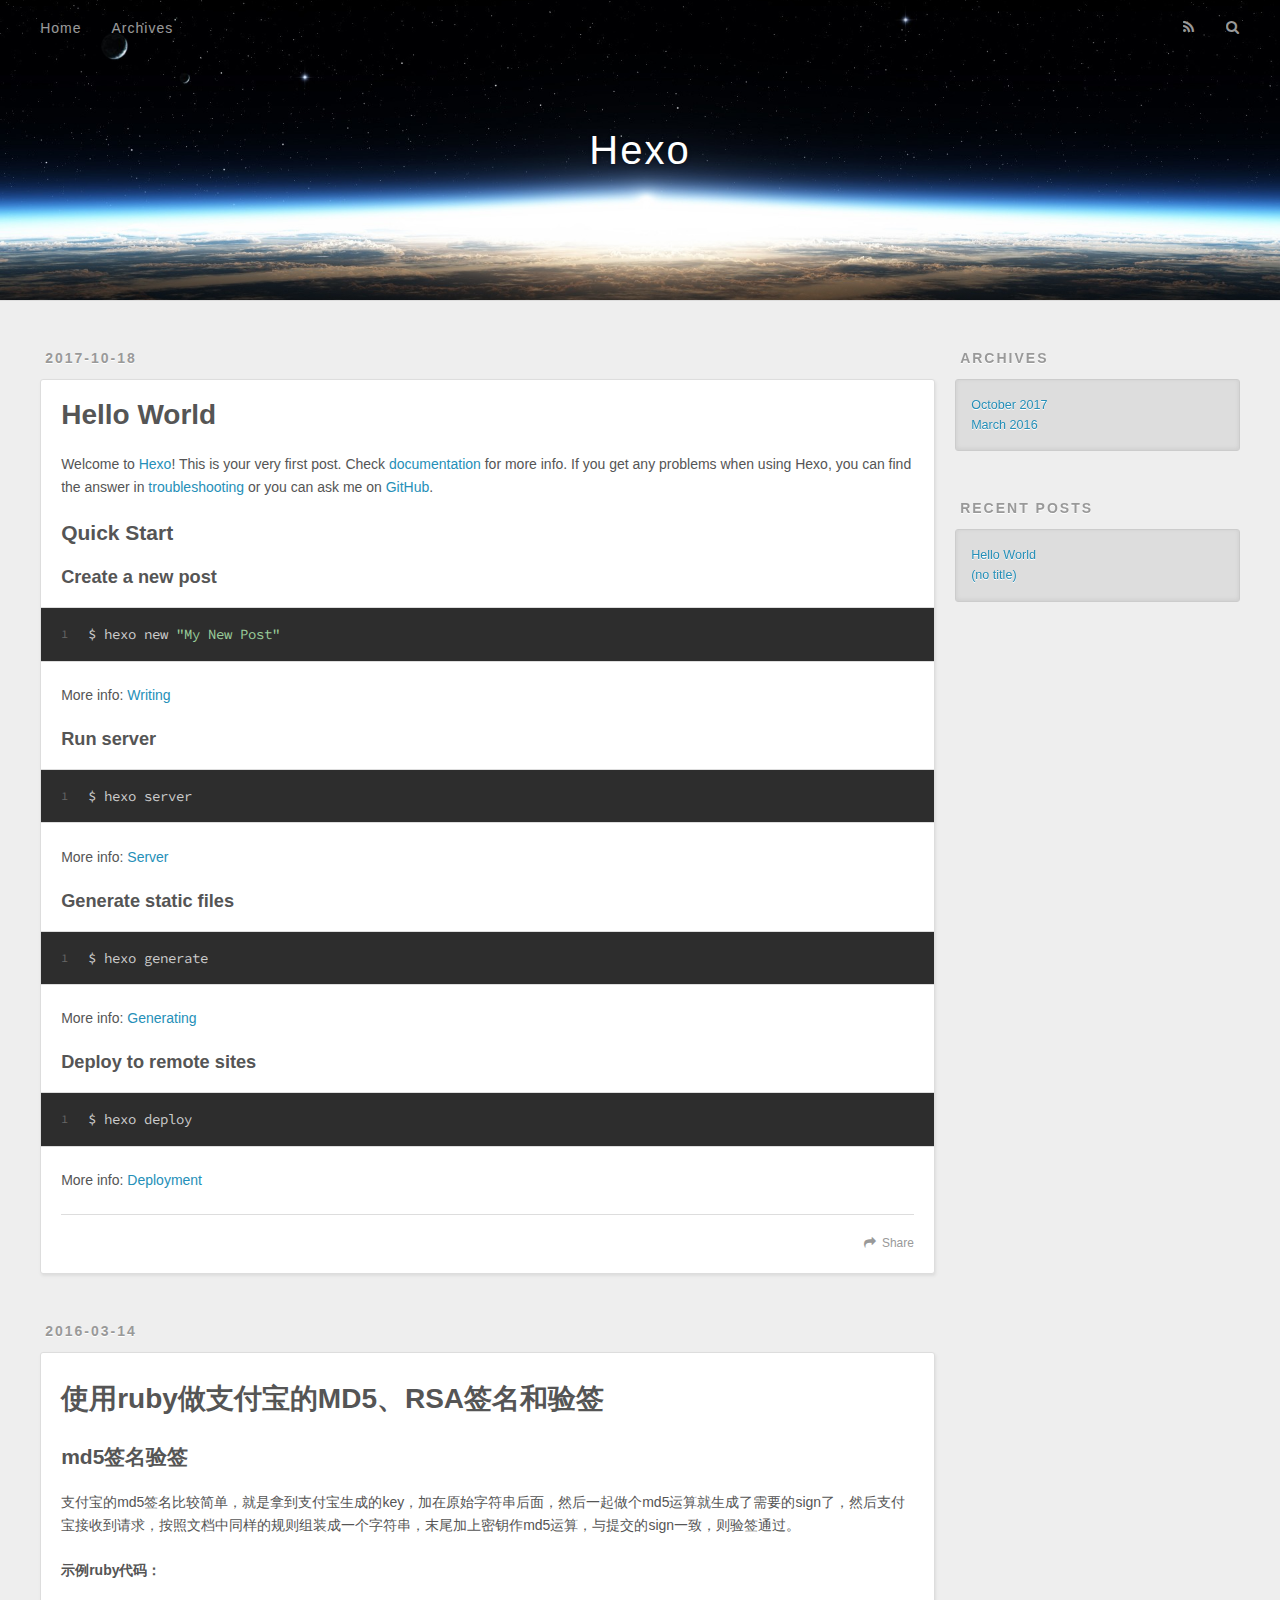
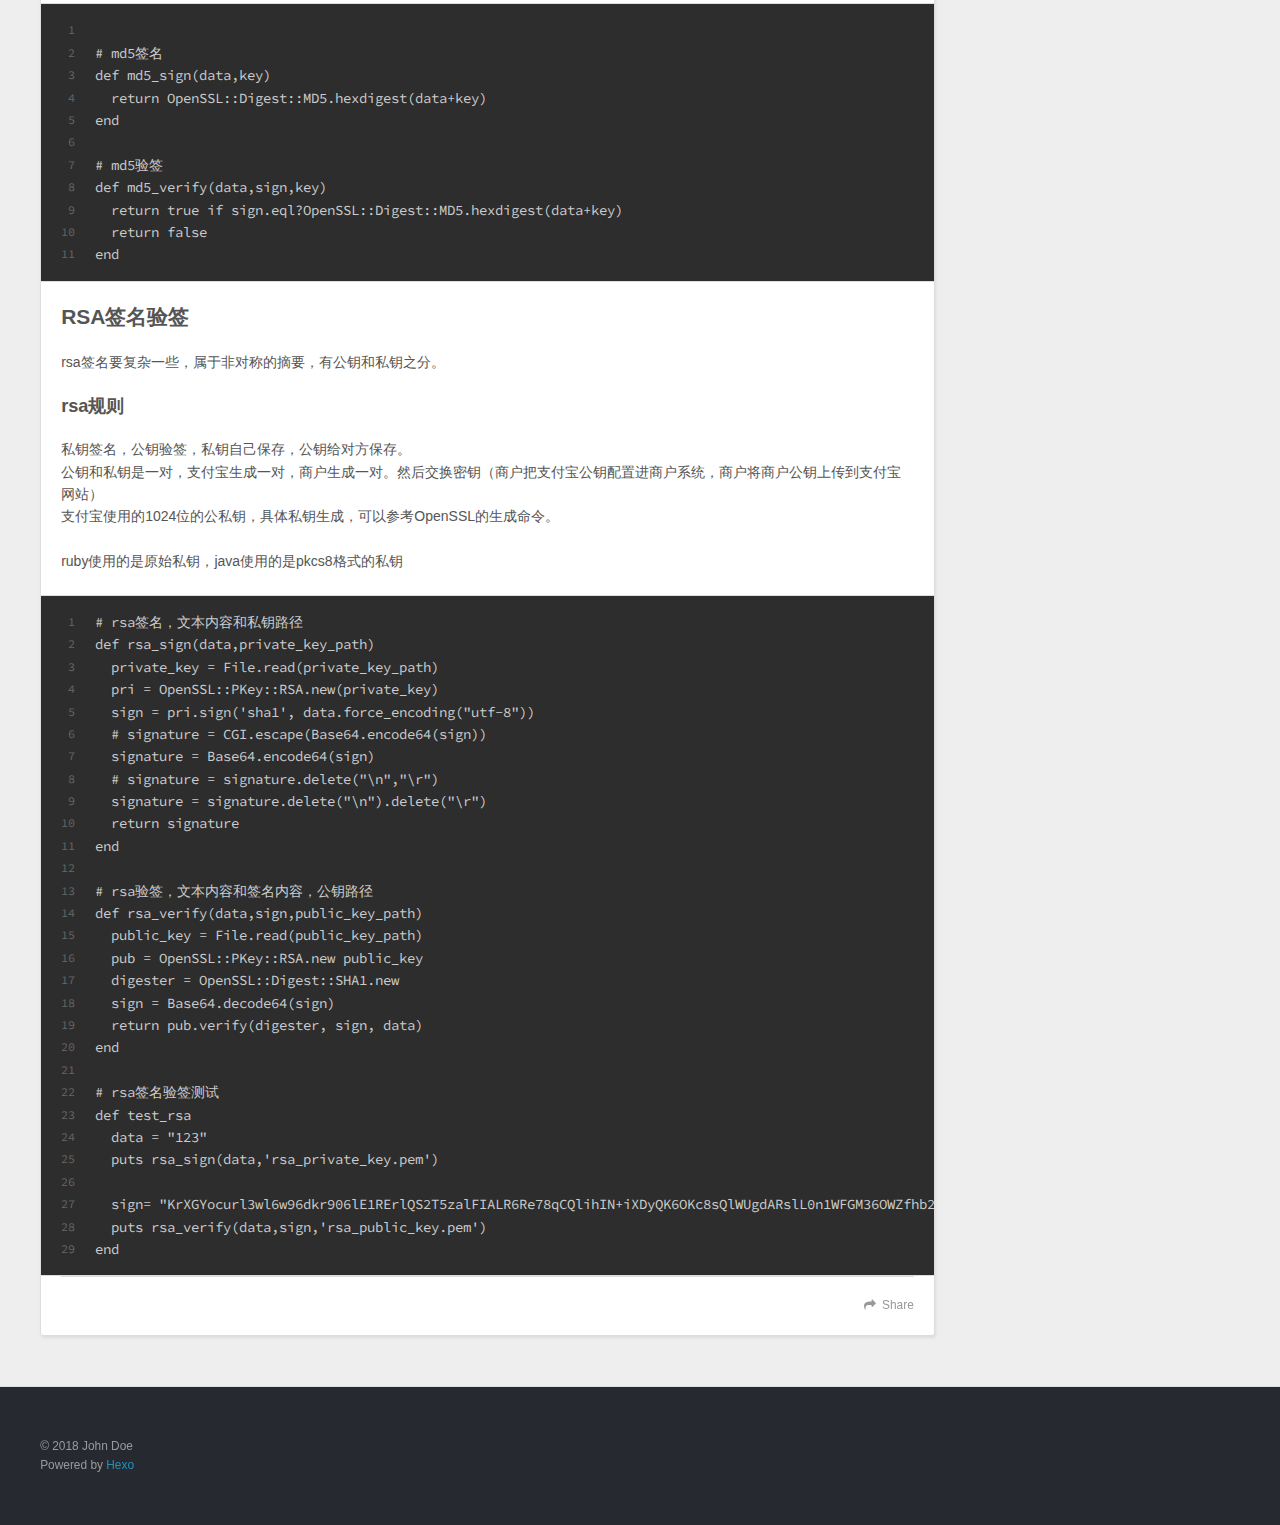
==== index.html @ 0e3371cf "Site updated: 2018-01-21 19:03:21" ====
<!DOCTYPE html>
<html>
<head>
  <meta charset="utf-8">
  
  <title>Hexo</title>
  <meta name="viewport" content="width=device-width, initial-scale=1, maximum-scale=1">
  <meta property="og:type" content="website">
<meta property="og:title" content="Hexo">
<meta property="og:url" content="http://yoursite.com/index.html">
<meta property="og:site_name" content="Hexo">
<meta name="twitter:card" content="summary">
<meta name="twitter:title" content="Hexo">
  
    <link rel="alternate" href="/atom.xml" title="Hexo" type="application/atom+xml">
  
  
    <link rel="icon" href="/favicon.png">
  
  
    <link href="//fonts.googleapis.com/css?family=Source+Code+Pro" rel="stylesheet" type="text/css">
  
  <link rel="stylesheet" href="/css/style.css">
  

</head>

<body>
  <div id="container">
    <div id="wrap">
      <header id="header">
  <div id="banner"></div>
  <div id="header-outer" class="outer">
    <div id="header-title" class="inner">
      <h1 id="logo-wrap">
        <a href="/" id="logo">Hexo</a>
      </h1>
      
    </div>
    <div id="header-inner" class="inner">
      <nav id="main-nav">
        <a id="main-nav-toggle" class="nav-icon"></a>
        
          <a class="main-nav-link" href="/">Home</a>
        
          <a class="main-nav-link" href="/archives">Archives</a>
        
      </nav>
      <nav id="sub-nav">
        
          <a id="nav-rss-link" class="nav-icon" href="/atom.xml" title="RSS Feed"></a>
        
        <a id="nav-search-btn" class="nav-icon" title="Search"></a>
      </nav>
      <div id="search-form-wrap">
        <form action="//google.com/search" method="get" accept-charset="UTF-8" class="search-form"><input type="search" name="q" class="search-form-input" placeholder="Search"><button type="submit" class="search-form-submit">&#xF002;</button><input type="hidden" name="sitesearch" value="http://yoursite.com"></form>
      </div>
    </div>
  </div>
</header>
      <div class="outer">
        <section id="main">
  
    <article id="post-hello-world" class="article article-type-post" itemscope itemprop="blogPost">
  <div class="article-meta">
    <a href="/2017/10/18/hello-world/" class="article-date">
  <time datetime="2017-10-18T04:17:07.000Z" itemprop="datePublished">2017-10-18</time>
</a>
    
  </div>
  <div class="article-inner">
    
    
      <header class="article-header">
        
  
    <h1 itemprop="name">
      <a class="article-title" href="/2017/10/18/hello-world/">Hello World</a>
    </h1>
  

      </header>
    
    <div class="article-entry" itemprop="articleBody">
      
        <p>Welcome to <a href="https://hexo.io/" target="_blank" rel="external">Hexo</a>! This is your very first post. Check <a href="https://hexo.io/docs/" target="_blank" rel="external">documentation</a> for more info. If you get any problems when using Hexo, you can find the answer in <a href="https://hexo.io/docs/troubleshooting.html" target="_blank" rel="external">troubleshooting</a> or you can ask me on <a href="https://github.com/hexojs/hexo/issues" target="_blank" rel="external">GitHub</a>.</p>
<h2 id="Quick-Start"><a href="#Quick-Start" class="headerlink" title="Quick Start"></a>Quick Start</h2><h3 id="Create-a-new-post"><a href="#Create-a-new-post" class="headerlink" title="Create a new post"></a>Create a new post</h3><figure class="highlight bash"><table><tr><td class="gutter"><pre><div class="line">1</div></pre></td><td class="code"><pre><div class="line">$ hexo new <span class="string">"My New Post"</span></div></pre></td></tr></table></figure>
<p>More info: <a href="https://hexo.io/docs/writing.html" target="_blank" rel="external">Writing</a></p>
<h3 id="Run-server"><a href="#Run-server" class="headerlink" title="Run server"></a>Run server</h3><figure class="highlight bash"><table><tr><td class="gutter"><pre><div class="line">1</div></pre></td><td class="code"><pre><div class="line">$ hexo server</div></pre></td></tr></table></figure>
<p>More info: <a href="https://hexo.io/docs/server.html" target="_blank" rel="external">Server</a></p>
<h3 id="Generate-static-files"><a href="#Generate-static-files" class="headerlink" title="Generate static files"></a>Generate static files</h3><figure class="highlight bash"><table><tr><td class="gutter"><pre><div class="line">1</div></pre></td><td class="code"><pre><div class="line">$ hexo generate</div></pre></td></tr></table></figure>
<p>More info: <a href="https://hexo.io/docs/generating.html" target="_blank" rel="external">Generating</a></p>
<h3 id="Deploy-to-remote-sites"><a href="#Deploy-to-remote-sites" class="headerlink" title="Deploy to remote sites"></a>Deploy to remote sites</h3><figure class="highlight bash"><table><tr><td class="gutter"><pre><div class="line">1</div></pre></td><td class="code"><pre><div class="line">$ hexo deploy</div></pre></td></tr></table></figure>
<p>More info: <a href="https://hexo.io/docs/deployment.html" target="_blank" rel="external">Deployment</a></p>

      
    </div>
    <footer class="article-footer">
      <a data-url="http://yoursite.com/2017/10/18/hello-world/" data-id="cj8wkq4i20000sh0bjgf4m5z5" class="article-share-link">Share</a>
      
      
    </footer>
  </div>
  
</article>


  
    <article id="post-使用ruby做支付宝的MD5、RSA签名和验签" class="article article-type-post" itemscope itemprop="blogPost">
  <div class="article-meta">
    <a href="/2016/03/14/使用ruby做支付宝的MD5、RSA签名和验签/" class="article-date">
  <time datetime="2016-03-14T10:16:02.000Z" itemprop="datePublished">2016-03-14</time>
</a>
    
  </div>
  <div class="article-inner">
    
    
    <div class="article-entry" itemprop="articleBody">
      
        <h1 id="使用ruby做支付宝的MD5、RSA签名和验签"><a href="#使用ruby做支付宝的MD5、RSA签名和验签" class="headerlink" title="使用ruby做支付宝的MD5、RSA签名和验签"></a>使用ruby做支付宝的MD5、RSA签名和验签</h1><h2 id="md5签名验签"><a href="#md5签名验签" class="headerlink" title="md5签名验签"></a>md5签名验签</h2><p>支付宝的md5签名比较简单，就是拿到支付宝生成的key，加在原始字符串后面，然后一起做个md5运算就生成了需要的sign了，然后支付宝接收到请求，按照文档中同样的规则组装成一个字符串，末尾加上密钥作md5运算，与提交的sign一致，则验签通过。</p>
<p><strong>示例ruby代码：</strong><br><figure class="highlight plain"><table><tr><td class="gutter"><pre><div class="line">1</div><div class="line">2</div><div class="line">3</div><div class="line">4</div><div class="line">5</div><div class="line">6</div><div class="line">7</div><div class="line">8</div><div class="line">9</div><div class="line">10</div><div class="line">11</div></pre></td><td class="code"><pre><div class="line"></div><div class="line"># md5签名</div><div class="line">def md5_sign(data,key)</div><div class="line">  return OpenSSL::Digest::MD5.hexdigest(data+key)</div><div class="line">end</div><div class="line"></div><div class="line"># md5验签</div><div class="line">def md5_verify(data,sign,key)</div><div class="line">  return true if sign.eql?OpenSSL::Digest::MD5.hexdigest(data+key)</div><div class="line">  return false</div><div class="line">end</div></pre></td></tr></table></figure></p>
<h2 id="RSA签名验签"><a href="#RSA签名验签" class="headerlink" title="RSA签名验签"></a>RSA签名验签</h2><p>rsa签名要复杂一些，属于非对称的摘要，有公钥和私钥之分。</p>
<h3 id="rsa规则"><a href="#rsa规则" class="headerlink" title="rsa规则"></a>rsa规则</h3><p>私钥签名，公钥验签，私钥自己保存，公钥给对方保存。<br>公钥和私钥是一对，支付宝生成一对，商户生成一对。然后交换密钥（商户把支付宝公钥配置进商户系统，商户将商户公钥上传到支付宝网站）<br>支付宝使用的1024位的公私钥，具体私钥生成，可以参考OpenSSL的生成命令。</p>
<p>ruby使用的是原始私钥，java使用的是pkcs8格式的私钥</p>
<figure class="highlight plain"><table><tr><td class="gutter"><pre><div class="line">1</div><div class="line">2</div><div class="line">3</div><div class="line">4</div><div class="line">5</div><div class="line">6</div><div class="line">7</div><div class="line">8</div><div class="line">9</div><div class="line">10</div><div class="line">11</div><div class="line">12</div><div class="line">13</div><div class="line">14</div><div class="line">15</div><div class="line">16</div><div class="line">17</div><div class="line">18</div><div class="line">19</div><div class="line">20</div><div class="line">21</div><div class="line">22</div><div class="line">23</div><div class="line">24</div><div class="line">25</div><div class="line">26</div><div class="line">27</div><div class="line">28</div><div class="line">29</div></pre></td><td class="code"><pre><div class="line"># rsa签名，文本内容和私钥路径</div><div class="line">def rsa_sign(data,private_key_path)</div><div class="line">  private_key = File.read(private_key_path)</div><div class="line">  pri = OpenSSL::PKey::RSA.new(private_key)</div><div class="line">  sign = pri.sign(&apos;sha1&apos;, data.force_encoding(&quot;utf-8&quot;))</div><div class="line">  # signature = CGI.escape(Base64.encode64(sign))</div><div class="line">  signature = Base64.encode64(sign)</div><div class="line">  # signature = signature.delete(&quot;\n&quot;,&quot;\r&quot;)</div><div class="line">  signature = signature.delete(&quot;\n&quot;).delete(&quot;\r&quot;)</div><div class="line">  return signature</div><div class="line">end</div><div class="line"></div><div class="line"># rsa验签，文本内容和签名内容，公钥路径</div><div class="line">def rsa_verify(data,sign,public_key_path)</div><div class="line">  public_key = File.read(public_key_path)</div><div class="line">  pub = OpenSSL::PKey::RSA.new public_key</div><div class="line">  digester = OpenSSL::Digest::SHA1.new</div><div class="line">  sign = Base64.decode64(sign)</div><div class="line">  return pub.verify(digester, sign, data)</div><div class="line">end</div><div class="line"></div><div class="line"># rsa签名验签测试</div><div class="line">def test_rsa</div><div class="line">  data = &quot;123&quot;</div><div class="line">  puts rsa_sign(data,&apos;rsa_private_key.pem&apos;)</div><div class="line"></div><div class="line">  sign= &quot;KrXGYocurl3wl6w96dkr906lE1RErlQS2T5zalFIALR6Re78qCQlihIN+iXDyQK6OKc8sQlWUgdARslL0n1WFGM36OWZfhb2dG4mpFaKE3oq88JSrxTR0uAQrR/m13qe5QxpN30gCsrNlAqSlUER8TS8cfI9eWtkTQqz6TWaGio=&quot;</div><div class="line">  puts rsa_verify(data,sign,&apos;rsa_public_key.pem&apos;)</div><div class="line">end</div></pre></td></tr></table></figure>

      
    </div>
    <footer class="article-footer">
      <a data-url="http://yoursite.com/2016/03/14/使用ruby做支付宝的MD5、RSA签名和验签/" data-id="cj9s7r76t0000ra0babphzcja" class="article-share-link">Share</a>
      
      
    </footer>
  </div>
  
</article>


  

</section>
        
          <aside id="sidebar">
  
    

  
    

  
    
  
    
  <div class="widget-wrap">
    <h3 class="widget-title">Archives</h3>
    <div class="widget">
      <ul class="archive-list"><li class="archive-list-item"><a class="archive-list-link" href="/archives/2017/10/">October 2017</a></li><li class="archive-list-item"><a class="archive-list-link" href="/archives/2016/03/">March 2016</a></li></ul>
    </div>
  </div>


  
    
  <div class="widget-wrap">
    <h3 class="widget-title">Recent Posts</h3>
    <div class="widget">
      <ul>
        
          <li>
            <a href="/2017/10/18/hello-world/">Hello World</a>
          </li>
        
          <li>
            <a href="/2016/03/14/使用ruby做支付宝的MD5、RSA签名和验签/">(no title)</a>
          </li>
        
      </ul>
    </div>
  </div>

  
</aside>
        
      </div>
      <footer id="footer">
  
  <div class="outer">
    <div id="footer-info" class="inner">
      &copy; 2018 John Doe<br>
      Powered by <a href="http://hexo.io/" target="_blank">Hexo</a>
    </div>
  </div>
</footer>
    </div>
    <nav id="mobile-nav">
  
    <a href="/" class="mobile-nav-link">Home</a>
  
    <a href="/archives" class="mobile-nav-link">Archives</a>
  
</nav>
    

<script src="//ajax.googleapis.com/ajax/libs/jquery/2.0.3/jquery.min.js"></script>


  <link rel="stylesheet" href="/fancybox/jquery.fancybox.css">
  <script src="/fancybox/jquery.fancybox.pack.js"></script>


<script src="/js/script.js"></script>

  </div>
</body>
</html>
---- css/style.css ----
body {
  width: 100%;
}
body:before,
body:after {
  content: "";
  display: table;
}
body:after {
  clear: both;
}
html,
body,
div,
span,
applet,
object,
iframe,
h1,
h2,
h3,
h4,
h5,
h6,
p,
blockquote,
pre,
a,
abbr,
acronym,
address,
big,
cite,
code,
del,
dfn,
em,
img,
ins,
kbd,
q,
s,
samp,
small,
strike,
strong,
sub,
sup,
tt,
var,
dl,
dt,
dd,
ol,
ul,
li,
fieldset,
form,
label,
legend,
table,
caption,
tbody,
tfoot,
thead,
tr,
th,
td {
  margin: 0;
  padding: 0;
  border: 0;
  outline: 0;
  font-weight: inherit;
  font-style: inherit;
  font-family: inherit;
  font-size: 100%;
  vertical-align: baseline;
}
body {
  line-height: 1;
  color: #000;
  background: #fff;
}
ol,
ul {
  list-style: none;
}
table {
  border-collapse: separate;
  border-spacing: 0;
  vertical-align: middle;
}
caption,
th,
td {
  text-align: left;
  font-weight: normal;
  vertical-align: middle;
}
a img {
  border: none;
}
input,
button {
  margin: 0;
  padding: 0;
}
input::-moz-focus-inner,
button::-moz-focus-inner {
  border: 0;
  padding: 0;
}
@font-face {
  font-family: FontAwesome;
  font-style: normal;
  font-weight: normal;
  src: url("fonts/fontawesome-webfont.eot?v=#4.0.3");
  src: url("fonts/fontawesome-webfont.eot?#iefix&v=#4.0.3") format("embedded-opentype"), url("fonts/fontawesome-webfont.woff?v=#4.0.3") format("woff"), url("fonts/fontawesome-webfont.ttf?v=#4.0.3") format("truetype"), url("fonts/fontawesome-webfont.svg#fontawesomeregular?v=#4.0.3") format("svg");
}
html,
body,
#container {
  height: 100%;
}
body {
  background: #eee;
  font: 14px "Helvetica Neue", Helvetica, Arial, sans-serif;
  -webkit-text-size-adjust: 100%;
}
.outer {
  max-width: 1220px;
  margin: 0 auto;
  padding: 0 20px;
}
.outer:before,
.outer:after {
  content: "";
  display: table;
}
.outer:after {
  clear: both;
}
.inner {
  display: inline;
  float: left;
  width: 98.33333333333333%;
  margin: 0 0.833333333333333%;
}
.left,
.alignleft {
  float: left;
}
.right,
.alignright {
  float: right;
}
.clear {
  clear: both;
}
#container {
  position: relative;
}
.mobile-nav-on {
  overflow: hidden;
}
#wrap {
  height: 100%;
  width: 100%;
  position: absolute;
  top: 0;
  left: 0;
  -webkit-transition: 0.2s ease-out;
  -moz-transition: 0.2s ease-out;
  -ms-transition: 0.2s ease-out;
  transition: 0.2s ease-out;
  z-index: 1;
  background: #eee;
}
.mobile-nav-on #wrap {
  left: 280px;
}
@media screen and (min-width: 768px) {
  #main {
    display: inline;
    float: left;
    width: 73.33333333333333%;
    margin: 0 0.833333333333333%;
  }
}
.article-date,
.article-category-link,
.archive-year,
.widget-title {
  text-decoration: none;
  text-transform: uppercase;
  letter-spacing: 2px;
  color: #999;
  margin-bottom: 1em;
  margin-left: 5px;
  line-height: 1em;
  text-shadow: 0 1px #fff;
  font-weight: bold;
}
.article-inner,
.archive-article-inner {
  background: #fff;
  -webkit-box-shadow: 1px 2px 3px #ddd;
  box-shadow: 1px 2px 3px #ddd;
  border: 1px solid #ddd;
  border-radius: 3px;
}
.article-entry h1,
.widget h1 {
  font-size: 2em;
}
.article-entry h2,
.widget h2 {
  font-size: 1.5em;
}
.article-entry h3,
.widget h3 {
  font-size: 1.3em;
}
.article-entry h4,
.widget h4 {
  font-size: 1.2em;
}
.article-entry h5,
.widget h5 {
  font-size: 1em;
}
.article-entry h6,
.widget h6 {
  font-size: 1em;
  color: #999;
}
.article-entry hr,
.widget hr {
  border: 1px dashed #ddd;
}
.article-entry strong,
.widget strong {
  font-weight: bold;
}
.article-entry em,
.widget em,
.article-entry cite,
.widget cite {
  font-style: italic;
}
.article-entry sup,
.widget sup,
.article-entry sub,
.widget sub {
  font-size: 0.75em;
  line-height: 0;
  position: relative;
  vertical-align: baseline;
}
.article-entry sup,
.widget sup {
  top: -0.5em;
}
.article-entry sub,
.widget sub {
  bottom: -0.2em;
}
.article-entry small,
.widget small {
  font-size: 0.85em;
}
.article-entry acronym,
.widget acronym,
.article-entry abbr,
.widget abbr {
  border-bottom: 1px dotted;
}
.article-entry ul,
.widget ul,
.article-entry ol,
.widget ol,
.article-entry dl,
.widget dl {
  margin: 0 20px;
  line-height: 1.6em;
}
.article-entry ul ul,
.widget ul ul,
.article-entry ol ul,
.widget ol ul,
.article-entry ul ol,
.widget ul ol,
.article-entry ol ol,
.widget ol ol {
  margin-top: 0;
  margin-bottom: 0;
}
.article-entry ul,
.widget ul {
  list-style: disc;
}
.article-entry ol,
.widget ol {
  list-style: decimal;
}
.article-entry dt,
.widget dt {
  font-weight: bold;
}
#header {
  height: 300px;
  position: relative;
  border-bottom: 1px solid #ddd;
}
#header:before,
#header:after {
  content: "";
  position: absolute;
  left: 0;
  right: 0;
  height: 40px;
}
#header:before {
  top: 0;
  background: -webkit-linear-gradient(rgba(0,0,0,0.2), transparent);
  background: -moz-linear-gradient(rgba(0,0,0,0.2), transparent);
  background: -ms-linear-gradient(rgba(0,0,0,0.2), transparent);
  background: linear-gradient(rgba(0,0,0,0.2), transparent);
}
#header:after {
  bottom: 0;
  background: -webkit-linear-gradient(transparent, rgba(0,0,0,0.2));
  background: -moz-linear-gradient(transparent, rgba(0,0,0,0.2));
  background: -ms-linear-gradient(transparent, rgba(0,0,0,0.2));
  background: linear-gradient(transparent, rgba(0,0,0,0.2));
}
#header-outer {
  height: 100%;
  position: relative;
}
#header-inner {
  position: relative;
  overflow: hidden;
}
#banner {
  position: absolute;
  top: 0;
  left: 0;
  width: 100%;
  height: 100%;
  background: url("images/banner.jpg") center #000;
  -webkit-background-size: cover;
  -moz-background-size: cover;
  background-size: cover;
  z-index: -1;
}
#header-title {
  text-align: center;
  height: 40px;
  position: absolute;
  top: 50%;
  left: 0;
  margin-top: -20px;
}
#logo,
#subtitle {
  text-decoration: none;
  color: #fff;
  font-weight: 300;
  text-shadow: 0 1px 4px rgba(0,0,0,0.3);
}
#logo {
  font-size: 40px;
  line-height: 40px;
  letter-spacing: 2px;
}
#subtitle {
  font-size: 16px;
  line-height: 16px;
  letter-spacing: 1px;
}
#subtitle-wrap {
  margin-top: 16px;
}
#main-nav {
  float: left;
  margin-left: -15px;
}
.nav-icon,
.main-nav-link {
  float: left;
  color: #fff;
  opacity: 0.6;
  text-decoration: none;
  text-shadow: 0 1px rgba(0,0,0,0.2);
  -webkit-transition: opacity 0.2s;
  -moz-transition: opacity 0.2s;
  -ms-transition: opacity 0.2s;
  transition: opacity 0.2s;
  display: block;
  padding: 20px 15px;
}
.nav-icon:hover,
.main-nav-link:hover {
  opacity: 1;
}
.nav-icon {
  font-family: FontAwesome;
  text-align: center;
  font-size: 14px;
  width: 14px;
  height: 14px;
  padding: 20px 15px;
  position: relative;
  cursor: pointer;
}
.main-nav-link {
  font-weight: 300;
  letter-spacing: 1px;
}
@media screen and (max-width: 479px) {
  .main-nav-link {
    display: none;
  }
}
#main-nav-toggle {
  display: none;
}
#main-nav-toggle:before {
  content: "\f0c9";
}
@media screen and (max-width: 479px) {
  #main-nav-toggle {
    display: block;
  }
}
#sub-nav {
  float: right;
  margin-right: -15px;
}
#nav-rss-link:before {
  content: "\f09e";
}
#nav-search-btn:before {
  content: "\f002";
}
#search-form-wrap {
  position: absolute;
  top: 15px;
  width: 150px;
  height: 30px;
  right: -150px;
  opacity: 0;
  -webkit-transition: 0.2s ease-out;
  -moz-transition: 0.2s ease-out;
  -ms-transition: 0.2s ease-out;
  transition: 0.2s ease-out;
}
#search-form-wrap.on {
  opacity: 1;
  right: 0;
}
@media screen and (max-width: 479px) {
  #search-form-wrap {
    width: 100%;
    right: -100%;
  }
}
.search-form {
  position: absolute;
  top: 0;
  left: 0;
  right: 0;
  background: #fff;
  padding: 5px 15px;
  border-radius: 15px;
  -webkit-box-shadow: 0 0 10px rgba(0,0,0,0.3);
  box-shadow: 0 0 10px rgba(0,0,0,0.3);
}
.search-form-input {
  border: none;
  background: none;
  color: #555;
  width: 100%;
  font: 13px "Helvetica Neue", Helvetica, Arial, sans-serif;
  outline: none;
}
.search-form-input::-webkit-search-results-decoration,
.search-form-input::-webkit-search-cancel-button {
  -webkit-appearance: none;
}
.search-form-submit {
  position: absolute;
  top: 50%;
  right: 10px;
  margin-top: -7px;
  font: 13px FontAwesome;
  border: none;
  background: none;
  color: #bbb;
  cursor: pointer;
}
.search-form-submit:hover,
.search-form-submit:focus {
  color: #777;
}
.article {
  margin: 50px 0;
}
.article-inner {
  overflow: hidden;
}
.article-meta:before,
.article-meta:after {
  content: "";
  display: table;
}
.article-meta:after {
  clear: both;
}
.article-date {
  float: left;
}
.article-category {
  float: left;
  line-height: 1em;
  color: #ccc;
  text-shadow: 0 1px #fff;
  margin-left: 8px;
}
.article-category:before {
  content: "\2022";
}
.article-category-link {
  margin: 0 12px 1em;
}
.article-header {
  padding: 20px 20px 0;
}
.article-title {
  text-decoration: none;
  font-size: 2em;
  font-weight: bold;
  color: #555;
  line-height: 1.1em;
  -webkit-transition: color 0.2s;
  -moz-transition: color 0.2s;
  -ms-transition: color 0.2s;
  transition: color 0.2s;
}
a.article-title:hover {
  color: #258fb8;
}
.article-entry {
  color: #555;
  padding: 0 20px;
}
.article-entry:before,
.article-entry:after {
  content: "";
  display: table;
}
.article-entry:after {
  clear: both;
}
.article-entry p,
.article-entry table {
  line-height: 1.6em;
  margin: 1.6em 0;
}
.article-entry h1,
.article-entry h2,
.article-entry h3,
.article-entry h4,
.article-entry h5,
.article-entry h6 {
  font-weight: bold;
}
.article-entry h1,
.article-entry h2,
.article-entry h3,
.article-entry h4,
.article-entry h5,
.article-entry h6 {
  line-height: 1.1em;
  margin: 1.1em 0;
}
.article-entry a {
  color: #258fb8;
  text-decoration: none;
}
.article-entry a:hover {
  text-decoration: underline;
}
.article-entry ul,
.article-entry ol,
.article-entry dl {
  margin-top: 1.6em;
  margin-bottom: 1.6em;
}
.article-entry img,
.article-entry video {
  max-width: 100%;
  height: auto;
  display: block;
  margin: auto;
}
.article-entry iframe {
  border: none;
}
.article-entry table {
  width: 100%;
  border-collapse: collapse;
  border-spacing: 0;
}
.article-entry th {
  font-weight: bold;
  border-bottom: 3px solid #ddd;
  padding-bottom: 0.5em;
}
.article-entry td {
  border-bottom: 1px solid #ddd;
  padding: 10px 0;
}
.article-entry blockquote {
  font-family: Georgia, "Times New Roman", serif;
  font-size: 1.4em;
  margin: 1.6em 20px;
  text-align: center;
}
.article-entry blockquote footer {
  font-size: 14px;
  margin: 1.6em 0;
  font-family: "Helvetica Neue", Helvetica, Arial, sans-serif;
}
.article-entry blockquote footer cite:before {
  content: "—";
  padding: 0 0.5em;
}
.article-entry .pullquote {
  text-align: left;
  width: 45%;
  margin: 0;
}
.article-entry .pullquote.left {
  margin-left: 0.5em;
  margin-right: 1em;
}
.article-entry .pullquote.right {
  margin-right: 0.5em;
  margin-left: 1em;
}
.article-entry .caption {
  color: #999;
  display: block;
  font-size: 0.9em;
  margin-top: 0.5em;
  position: relative;
  text-align: center;
}
.article-entry .video-container {
  position: relative;
  padding-top: 56.25%;
  height: 0;
  overflow: hidden;
}
.article-entry .video-container iframe,
.article-entry .video-container object,
.article-entry .video-container embed {
  position: absolute;
  top: 0;
  left: 0;
  width: 100%;
  height: 100%;
  margin-top: 0;
}
.article-more-link a {
  display: inline-block;
  line-height: 1em;
  padding: 6px 15px;
  border-radius: 15px;
  background: #eee;
  color: #999;
  text-shadow: 0 1px #fff;
  text-decoration: none;
}
.article-more-link a:hover {
  background: #258fb8;
  color: #fff;
  text-decoration: none;
  text-shadow: 0 1px #1e7293;
}
.article-footer {
  font-size: 0.85em;
  line-height: 1.6em;
  border-top: 1px solid #ddd;
  padding-top: 1.6em;
  margin: 0 20px 20px;
}
.article-footer:before,
.article-footer:after {
  content: "";
  display: table;
}
.article-footer:after {
  clear: both;
}
.article-footer a {
  color: #999;
  text-decoration: none;
}
.article-footer a:hover {
  color: #555;
}
.article-tag-list-item {
  float: left;
  margin-right: 10px;
}
.article-tag-list-link:before {
  content: "#";
}
.article-comment-link {
  float: right;
}
.article-comment-link:before {
  content: "\f075";
  font-family: FontAwesome;
  padding-right: 8px;
}
.article-share-link {
  cursor: pointer;
  float: right;
  margin-left: 20px;
}
.article-share-link:before {
  content: "\f064";
  font-family: FontAwesome;
  padding-right: 6px;
}
#article-nav {
  position: relative;
}
#article-nav:before,
#article-nav:after {
  content: "";
  display: table;
}
#article-nav:after {
  clear: both;
}
@media screen and (min-width: 768px) {
  #article-nav {
    margin: 50px 0;
  }
  #article-nav:before {
    width: 8px;
    height: 8px;
    position: absolute;
    top: 50%;
    left: 50%;
    margin-top: -4px;
    margin-left: -4px;
    content: "";
    border-radius: 50%;
    background: #ddd;
    -webkit-box-shadow: 0 1px 2px #fff;
    box-shadow: 0 1px 2px #fff;
  }
}
.article-nav-link-wrap {
  text-decoration: none;
  text-shadow: 0 1px #fff;
  color: #999;
  -webkit-box-sizing: border-box;
  -moz-box-sizing: border-box;
  box-sizing: border-box;
  margin-top: 50px;
  text-align: center;
  display: block;
}
.article-nav-link-wrap:hover {
  color: #555;
}
@media screen and (min-width: 768px) {
  .article-nav-link-wrap {
    width: 50%;
    margin-top: 0;
  }
}
@media screen and (min-width: 768px) {
  #article-nav-newer {
    float: left;
    text-align: right;
    padding-right: 20px;
  }
}
@media screen and (min-width: 768px) {
  #article-nav-older {
    float: right;
    text-align: left;
    padding-left: 20px;
  }
}
.article-nav-caption {
  text-transform: uppercase;
  letter-spacing: 2px;
  color: #ddd;
  line-height: 1em;
  font-weight: bold;
}
#article-nav-newer .article-nav-caption {
  margin-right: -2px;
}
.article-nav-title {
  font-size: 0.85em;
  line-height: 1.6em;
  margin-top: 0.5em;
}
.article-share-box {
  position: absolute;
  display: none;
  background: #fff;
  -webkit-box-shadow: 1px 2px 10px rgba(0,0,0,0.2);
  box-shadow: 1px 2px 10px rgba(0,0,0,0.2);
  border-radius: 3px;
  margin-left: -145px;
  overflow: hidden;
  z-index: 1;
}
.article-share-box.on {
  display: block;
}
.article-share-input {
  width: 100%;
  background: none;
  -webkit-box-sizing: border-box;
  -moz-box-sizing: border-box;
  box-sizing: border-box;
  font: 14px "Helvetica Neue", Helvetica, Arial, sans-serif;
  padding: 0 15px;
  color: #555;
  outline: none;
  border: 1px solid #ddd;
  border-radius: 3px 3px 0 0;
  height: 36px;
  line-height: 36px;
}
.article-share-links {
  background: #eee;
}
.article-share-links:before,
.article-share-links:after {
  content: "";
  display: table;
}
.article-share-links:after {
  clear: both;
}
.article-share-twitter,
.article-share-facebook,
.article-share-pinterest,
.article-share-google {
  width: 50px;
  height: 36px;
  display: block;
  float: left;
  position: relative;
  color: #999;
  text-shadow: 0 1px #fff;
}
.article-share-twitter:before,
.article-share-facebook:before,
.article-share-pinterest:before,
.article-share-google:before {
  font-size: 20px;
  font-family: FontAwesome;
  width: 20px;
  height: 20px;
  position: absolute;
  top: 50%;
  left: 50%;
  margin-top: -10px;
  margin-left: -10px;
  text-align: center;
}
.article-share-twitter:hover,
.article-share-facebook:hover,
.article-share-pinterest:hover,
.article-share-google:hover {
  color: #fff;
}
.article-share-twitter:before {
  content: "\f099";
}
.article-share-twitter:hover {
  background: #00aced;
  text-shadow: 0 1px #008abe;
}
.article-share-facebook:before {
  content: "\f09a";
}
.article-share-facebook:hover {
  background: #3b5998;
  text-shadow: 0 1px #2f477a;
}
.article-share-pinterest:before {
  content: "\f0d2";
}
.article-share-pinterest:hover {
  background: #cb2027;
  text-shadow: 0 1px #a21a1f;
}
.article-share-google:before {
  content: "\f0d5";
}
.article-share-google:hover {
  background: #dd4b39;
  text-shadow: 0 1px #be3221;
}
.article-gallery {
  background: #000;
  position: relative;
}
.article-gallery-photos {
  position: relative;
  overflow: hidden;
}
.article-gallery-img {
  display: none;
  max-width: 100%;
}
.article-gallery-img:first-child {
  display: block;
}
.article-gallery-img.loaded {
  position: absolute;
  display: block;
}
.article-gallery-img img {
  display: block;
  max-width: 100%;
  margin: 0 auto;
}
#comments {
  background: #fff;
  -webkit-box-shadow: 1px 2px 3px #ddd;
  box-shadow: 1px 2px 3px #ddd;
  padding: 20px;
  border: 1px solid #ddd;
  border-radius: 3px;
  margin: 50px 0;
}
#comments a {
  color: #258fb8;
}
.archives-wrap {
  margin: 50px 0;
}
.archives:before,
.archives:after {
  content: "";
  display: table;
}
.archives:after {
  clear: both;
}
.archive-year-wrap {
  margin-bottom: 1em;
}
.archives {
  -webkit-column-gap: 10px;
  -moz-column-gap: 10px;
  column-gap: 10px;
}
@media screen and (min-width: 480px) and (max-width: 767px) {
  .archives {
    -webkit-column-count: 2;
    -moz-column-count: 2;
    column-count: 2;
  }
}
@media screen and (min-width: 768px) {
  .archives {
    -webkit-column-count: 3;
    -moz-column-count: 3;
    column-count: 3;
  }
}
.archive-article {
  -webkit-column-break-inside: avoid;
  page-break-inside: avoid;
  overflow: hidden;
  break-inside: avoid-column;
}
.archive-article-inner {
  padding: 10px;
  margin-bottom: 15px;
}
.archive-article-title {
  text-decoration: none;
  font-weight: bold;
  color: #555;
  -webkit-transition: color 0.2s;
  -moz-transition: color 0.2s;
  -ms-transition: color 0.2s;
  transition: color 0.2s;
  line-height: 1.6em;
}
.archive-article-title:hover {
  color: #258fb8;
}
.archive-article-footer {
  margin-top: 1em;
}
.archive-article-date {
  color: #999;
  text-decoration: none;
  font-size: 0.85em;
  line-height: 1em;
  margin-bottom: 0.5em;
  display: block;
}
#page-nav {
  margin: 50px auto;
  background: #fff;
  -webkit-box-shadow: 1px 2px 3px #ddd;
  box-shadow: 1px 2px 3px #ddd;
  border: 1px solid #ddd;
  border-radius: 3px;
  text-align: center;
  color: #999;
  overflow: hidden;
}
#page-nav:before,
#page-nav:after {
  content: "";
  display: table;
}
#page-nav:after {
  clear: both;
}
#page-nav a,
#page-nav span {
  padding: 10px 20px;
  line-height: 1;
  height: 2ex;
}
#page-nav a {
  color: #999;
  text-decoration: none;
}
#page-nav a:hover {
  background: #999;
  color: #fff;
}
#page-nav .prev {
  float: left;
}
#page-nav .next {
  float: right;
}
#page-nav .page-number {
  display: inline-block;
}
@media screen and (max-width: 479px) {
  #page-nav .page-number {
    display: none;
  }
}
#page-nav .current {
  color: #555;
  font-weight: bold;
}
#page-nav .space {
  color: #ddd;
}
#footer {
  background: #262a30;
  padding: 50px 0;
  border-top: 1px solid #ddd;
  color: #999;
}
#footer a {
  color: #258fb8;
  text-decoration: none;
}
#footer a:hover {
  text-decoration: underline;
}
#footer-info {
  line-height: 1.6em;
  font-size: 0.85em;
}
.article-entry pre,
.article-entry .highlight {
  background: #2d2d2d;
  margin: 0 -20px;
  padding: 15px 20px;
  border-style: solid;
  border-color: #ddd;
  border-width: 1px 0;
  overflow: auto;
  color: #ccc;
  line-height: 22.400000000000002px;
}
.article-entry .highlight .gutter pre,
.article-entry .gist .gist-file .gist-data .line-numbers {
  color: #666;
  font-size: 0.85em;
}
.article-entry pre,
.article-entry code {
  font-family: "Source Code Pro", Consolas, Monaco, Menlo, Consolas, monospace;
}
.article-entry code {
  background: #eee;
  text-shadow: 0 1px #fff;
  padding: 0 0.3em;
}
.article-entry pre code {
  background: none;
  text-shadow: none;
  padding: 0;
}
.article-entry .highlight pre {
  border: none;
  margin: 0;
  padding: 0;
}
.article-entry .highlight table {
  margin: 0;
  width: auto;
}
.article-entry .highlight td {
  border: none;
  padding: 0;
}
.article-entry .highlight figcaption {
  font-size: 0.85em;
  color: #999;
  line-height: 1em;
  margin-bottom: 1em;
}
.article-entry .highlight figcaption:before,
.article-entry .highlight figcaption:after {
  content: "";
  display: table;
}
.article-entry .highlight figcaption:after {
  clear: both;
}
.article-entry .highlight figcaption a {
  float: right;
}
.article-entry .highlight .gutter pre {
  text-align: right;
  padding-right: 20px;
}
.article-entry .highlight .line {
  height: 22.400000000000002px;
}
.article-entry .highlight .line.marked {
  background: #515151;
}
.article-entry .gist {
  margin: 0 -20px;
  border-style: solid;
  border-color: #ddd;
  border-width: 1px 0;
  background: #2d2d2d;
  padding: 15px 20px 15px 0;
}
.article-entry .gist .gist-file {
  border: none;
  font-family: "Source Code Pro", Consolas, Monaco, Menlo, Consolas, monospace;
  margin: 0;
}
.article-entry .gist .gist-file .gist-data {
  background: none;
  border: none;
}
.article-entry .gist .gist-file .gist-data .line-numbers {
  background: none;
  border: none;
  padding: 0 20px 0 0;
}
.article-entry .gist .gist-file .gist-data .line-data {
  padding: 0 !important;
}
.article-entry .gist .gist-file .highlight {
  margin: 0;
  padding: 0;
  border: none;
}
.article-entry .gist .gist-file .gist-meta {
  background: #2d2d2d;
  color: #999;
  font: 0.85em "Helvetica Neue", Helvetica, Arial, sans-serif;
  text-shadow: 0 0;
  padding: 0;
  margin-top: 1em;
  margin-left: 20px;
}
.article-entry .gist .gist-file .gist-meta a {
  color: #258fb8;
  font-weight: normal;
}
.article-entry .gist .gist-file .gist-meta a:hover {
  text-decoration: underline;
}
pre .comment,
pre .title {
  color: #999;
}
pre .variable,
pre .attribute,
pre .tag,
pre .regexp,
pre .ruby .constant,
pre .xml .tag .title,
pre .xml .pi,
pre .xml .doctype,
pre .html .doctype,
pre .css .id,
pre .css .class,
pre .css .pseudo {
  color: #f2777a;
}
pre .number,
pre .preprocessor,
pre .built_in,
pre .literal,
pre .params,
pre .constant {
  color: #f99157;
}
pre .class,
pre .ruby .class .title,
pre .css .rules .attribute {
  color: #9c9;
}
pre .string,
pre .value,
pre .inheritance,
pre .header,
pre .ruby .symbol,
pre .xml .cdata {
  color: #9c9;
}
pre .css .hexcolor {
  color: #6cc;
}
pre .function,
pre .python .decorator,
pre .python .title,
pre .ruby .function .title,
pre .ruby .title .keyword,
pre .perl .sub,
pre .javascript .title,
pre .coffeescript .title {
  color: #69c;
}
pre .keyword,
pre .javascript .function {
  color: #c9c;
}
@media screen and (max-width: 479px) {
  #mobile-nav {
    position: absolute;
    top: 0;
    left: 0;
    width: 280px;
    height: 100%;
    background: #191919;
    border-right: 1px solid #fff;
  }
}
@media screen and (max-width: 479px) {
  .mobile-nav-link {
    display: block;
    color: #999;
    text-decoration: none;
    padding: 15px 20px;
    font-weight: bold;
  }
  .mobile-nav-link:hover {
    color: #fff;
  }
}
@media screen and (min-width: 768px) {
  #sidebar {
    display: inline;
    float: left;
    width: 23.333333333333332%;
    margin: 0 0.833333333333333%;
  }
}
.widget-wrap {
  margin: 50px 0;
}
.widget {
  color: #777;
  text-shadow: 0 1px #fff;
  background: #ddd;
  -webkit-box-shadow: 0 -1px 4px #ccc inset;
  box-shadow: 0 -1px 4px #ccc inset;
  border: 1px solid #ccc;
  padding: 15px;
  border-radius: 3px;
}
.widget a {
  color: #258fb8;
  text-decoration: none;
}
.widget a:hover {
  text-decoration: underline;
}
.widget ul ul,
.widget ol ul,
.widget dl ul,
.widget ul ol,
.widget ol ol,
.widget dl ol,
.widget ul dl,
.widget ol dl,
.widget dl dl {
  margin-left: 15px;
  list-style: disc;
}
.widget {
  line-height: 1.6em;
  word-wrap: break-word;
  font-size: 0.9em;
}
.widget ul,
.widget ol {
  list-style: none;
  margin: 0;
}
.widget ul ul,
.widget ol ul,
.widget ul ol,
.widget ol ol {
  margin: 0 20px;
}
.widget ul ul,
.widget ol ul {
  list-style: disc;
}
.widget ul ol,
.widget ol ol {
  list-style: decimal;
}
.category-list-count,
.tag-list-count,
.archive-list-count {
  padding-left: 5px;
  color: #999;
  font-size: 0.85em;
}
.category-list-count:before,
.tag-list-count:before,
.archive-list-count:before {
  content: "(";
}
.category-list-count:after,
.tag-list-count:after,
.archive-list-count:after {
  content: ")";
}
.tagcloud a {
  margin-right: 5px;
  display: inline-block;
}
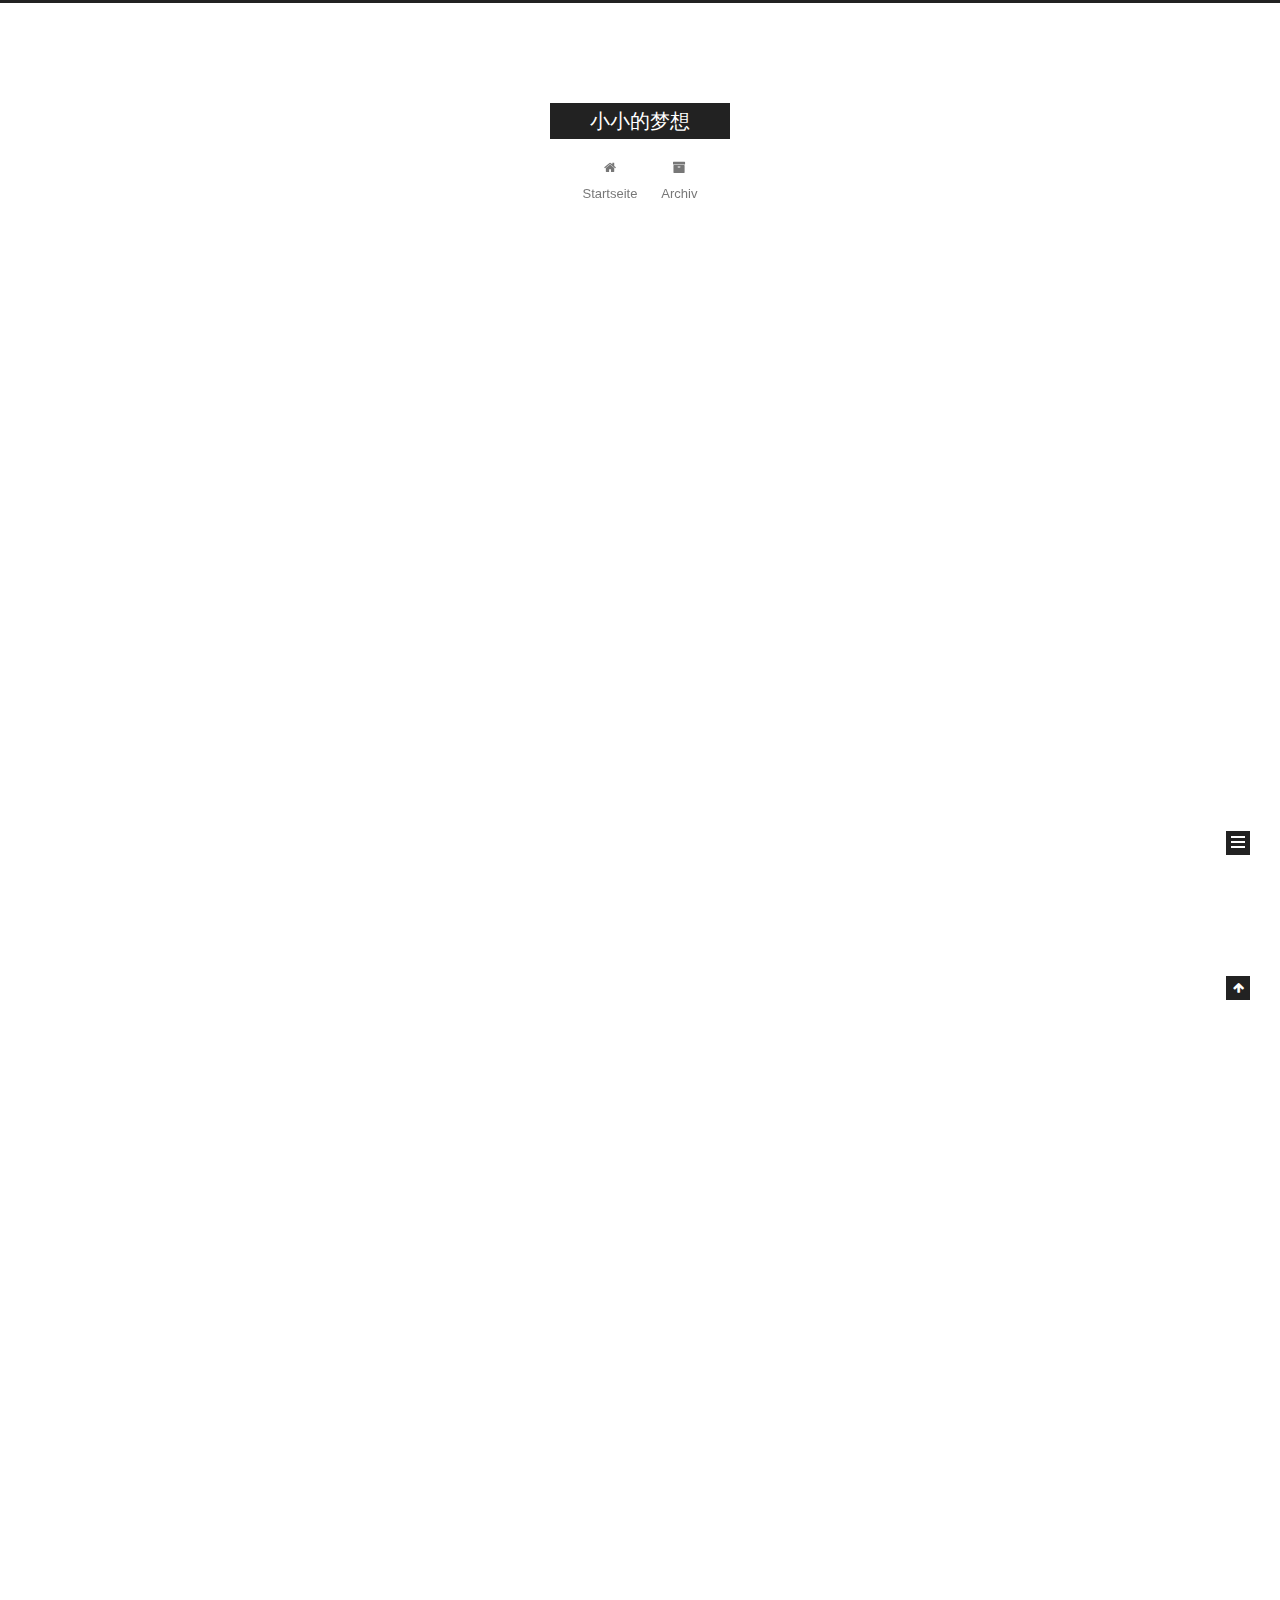
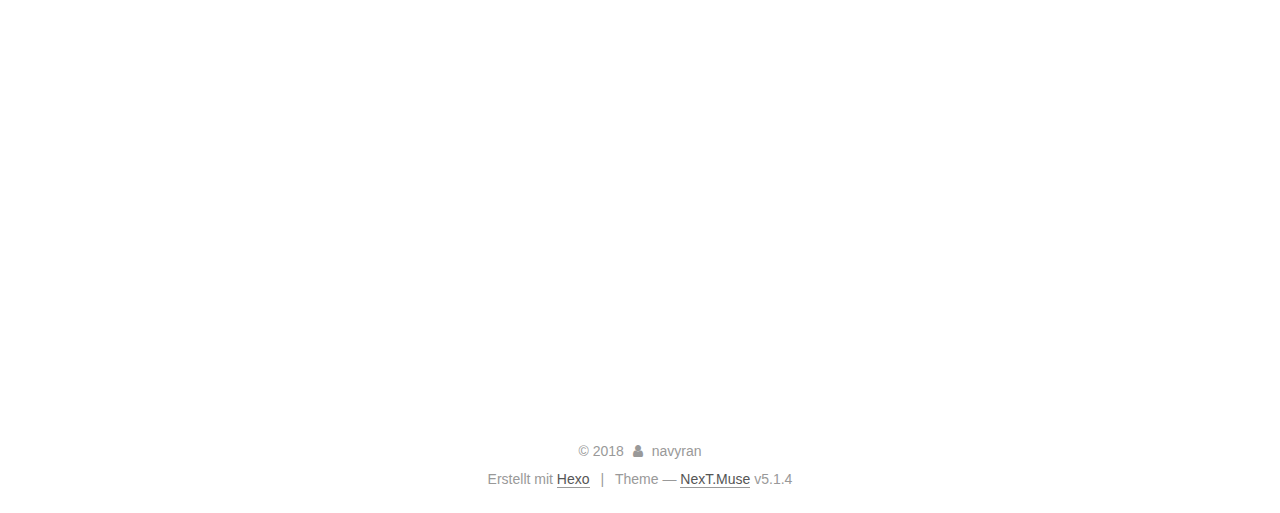
==== commit 9a9d615c: "Site updated: 2018-01-21 20:39:59" ====
--- a/index.html
+++ b/index.html
@@ -1,216 +1,612 @@
 <!DOCTYPE html>
-<html>
+
+
+
+  
+
+
+<html class="theme-next muse use-motion" lang="">
 <head>
-  <meta charset="utf-8">
-  
-  <title>Hexo</title>
-  <meta name="viewport" content="width=device-width, initial-scale=1, maximum-scale=1">
-  <meta property="og:type" content="website">
-<meta property="og:title" content="Hexo">
-<meta property="og:url" content="http://yoursite.com/index.html">
-<meta property="og:site_name" content="Hexo">
+  <meta charset="UTF-8"/>
+<meta http-equiv="X-UA-Compatible" content="IE=edge" />
+<meta name="viewport" content="width=device-width, initial-scale=1, maximum-scale=1"/>
+<meta name="theme-color" content="#222">
+
+
+
+
+
+
+
+
+
+<meta http-equiv="Cache-Control" content="no-transform" />
+<meta http-equiv="Cache-Control" content="no-siteapp" />
+
+
+
+
+
+
+
+
+
+
+
+
+
+
+
+
+  
+  
+  <link href="/lib/fancybox/source/jquery.fancybox.css?v=2.1.5" rel="stylesheet" type="text/css" />
+
+
+
+
+
+
+
+<link href="/lib/font-awesome/css/font-awesome.min.css?v=4.6.2" rel="stylesheet" type="text/css" />
+
+<link href="/css/main.css?v=5.1.4" rel="stylesheet" type="text/css" />
+
+
+  <link rel="apple-touch-icon" sizes="180x180" href="/images/apple-touch-icon-next.png?v=5.1.4">
+
+
+  <link rel="icon" type="image/png" sizes="32x32" href="/images/favicon-32x32-next.png?v=5.1.4">
+
+
+  <link rel="icon" type="image/png" sizes="16x16" href="/images/favicon-16x16-next.png?v=5.1.4">
+
+
+  <link rel="mask-icon" href="/images/logo.svg?v=5.1.4" color="#222">
+
+
+
+
+
+  <meta name="keywords" content="Hexo, NexT" />
+
+
+
+
+
+
+
+
+
+
+<meta property="og:type" content="website">
+<meta property="og:title" content="小小的梦想">
+<meta property="og:url" content="https://navyran.github.io/index.html">
+<meta property="og:site_name" content="小小的梦想">
 <meta name="twitter:card" content="summary">
-<meta name="twitter:title" content="Hexo">
-  
-    <link rel="alternate" href="/atom.xml" title="Hexo" type="application/atom+xml">
-  
-  
-    <link rel="icon" href="/favicon.png">
-  
-  
-    <link href="//fonts.googleapis.com/css?family=Source+Code+Pro" rel="stylesheet" type="text/css">
-  
-  <link rel="stylesheet" href="/css/style.css">
-  
+<meta name="twitter:title" content="小小的梦想">
+
+
+
+<script type="text/javascript" id="hexo.configurations">
+  var NexT = window.NexT || {};
+  var CONFIG = {
+    root: '/',
+    scheme: 'Muse',
+    version: '5.1.4',
+    sidebar: {"position":"left","display":"post","offset":12,"b2t":false,"scrollpercent":false,"onmobile":false},
+    fancybox: true,
+    tabs: true,
+    motion: {"enable":true,"async":false,"transition":{"post_block":"fadeIn","post_header":"slideDownIn","post_body":"slideDownIn","coll_header":"slideLeftIn","sidebar":"slideUpIn"}},
+    duoshuo: {
+      userId: '0',
+      author: 'Author'
+    },
+    algolia: {
+      applicationID: '',
+      apiKey: '',
+      indexName: '',
+      hits: {"per_page":10},
+      labels: {"input_placeholder":"Search for Posts","hits_empty":"We didn't find any results for the search: ${query}","hits_stats":"${hits} results found in ${time} ms"}
+    }
+  };
+</script>
+
+
+
+  <link rel="canonical" href="https://navyran.github.io/"/>
+
+
+
+
+
+  <title>小小的梦想</title>
+  
+
+
+
+
+
+
+
 
 </head>
 
-<body>
-  <div id="container">
-    <div id="wrap">
-      <header id="header">
-  <div id="banner"></div>
-  <div id="header-outer" class="outer">
-    <div id="header-title" class="inner">
-      <h1 id="logo-wrap">
-        <a href="/" id="logo">Hexo</a>
-      </h1>
-      
+<body itemscope itemtype="http://schema.org/WebPage" lang="">
+
+  
+  
+    
+  
+
+  <div class="container sidebar-position-left 
+  page-home">
+    <div class="headband"></div>
+
+    <header id="header" class="header" itemscope itemtype="http://schema.org/WPHeader">
+      <div class="header-inner"><div class="site-brand-wrapper">
+  <div class="site-meta ">
+    
+
+    <div class="custom-logo-site-title">
+      <a href="/"  class="brand" rel="start">
+        <span class="logo-line-before"><i></i></span>
+        <span class="site-title">小小的梦想</span>
+        <span class="logo-line-after"><i></i></span>
+      </a>
     </div>
-    <div id="header-inner" class="inner">
-      <nav id="main-nav">
-        <a id="main-nav-toggle" class="nav-icon"></a>
-        
-          <a class="main-nav-link" href="/">Home</a>
-        
-          <a class="main-nav-link" href="/archives">Archives</a>
-        
-      </nav>
-      <nav id="sub-nav">
-        
-          <a id="nav-rss-link" class="nav-icon" href="/atom.xml" title="RSS Feed"></a>
-        
-        <a id="nav-search-btn" class="nav-icon" title="Search"></a>
-      </nav>
-      <div id="search-form-wrap">
-        <form action="//google.com/search" method="get" accept-charset="UTF-8" class="search-form"><input type="search" name="q" class="search-form-input" placeholder="Search"><button type="submit" class="search-form-submit">&#xF002;</button><input type="hidden" name="sitesearch" value="http://yoursite.com"></form>
-      </div>
-    </div>
+      
+        <p class="site-subtitle"></p>
+      
   </div>
-</header>
-      <div class="outer">
-        <section id="main">
-  
-    <article id="post-hello-world" class="article article-type-post" itemscope itemprop="blogPost">
-  <div class="article-meta">
-    <a href="/2017/10/18/hello-world/" class="article-date">
-  <time datetime="2017-10-18T04:17:07.000Z" itemprop="datePublished">2017-10-18</time>
-</a>
-    
+
+  <div class="site-nav-toggle">
+    <button>
+      <span class="btn-bar"></span>
+      <span class="btn-bar"></span>
+      <span class="btn-bar"></span>
+    </button>
   </div>
-  <div class="article-inner">
-    
-    
-      <header class="article-header">
-        
-  
-    <h1 itemprop="name">
-      <a class="article-title" href="/2017/10/18/hello-world/">Hello World</a>
-    </h1>
-  
-
+</div>
+
+<nav class="site-nav">
+  
+
+  
+    <ul id="menu" class="menu">
+      
+        
+        <li class="menu-item menu-item-home">
+          <a href="/" rel="section">
+            
+              <i class="menu-item-icon fa fa-fw fa-home"></i> <br />
+            
+            Startseite
+          </a>
+        </li>
+      
+        
+        <li class="menu-item menu-item-archives">
+          <a href="/archives/" rel="section">
+            
+              <i class="menu-item-icon fa fa-fw fa-archive"></i> <br />
+            
+            Archiv
+          </a>
+        </li>
+      
+
+      
+    </ul>
+  
+
+  
+</nav>
+
+
+
+ </div>
+    </header>
+
+    <main id="main" class="main">
+      <div class="main-inner">
+        <div class="content-wrap">
+          <div id="content" class="content">
+            
+  <section id="posts" class="posts-expand">
+    
+      
+
+  
+
+  
+  
+  
+
+  <article class="post post-type-normal" itemscope itemtype="http://schema.org/Article">
+  
+  
+  
+  <div class="post-block">
+    <link itemprop="mainEntityOfPage" href="https://navyran.github.io/2016/03/14/使用ruby做支付宝的MD5、RSA签名和验签/">
+
+    <span hidden itemprop="author" itemscope itemtype="http://schema.org/Person">
+      <meta itemprop="name" content="navyran">
+      <meta itemprop="description" content="">
+      <meta itemprop="image" content="/images/avatar.gif">
+    </span>
+
+    <span hidden itemprop="publisher" itemscope itemtype="http://schema.org/Organization">
+      <meta itemprop="name" content="小小的梦想">
+    </span>
+
+    
+      <header class="post-header">
+
+        
+        
+          <h1 class="post-title" itemprop="name headline">
+                
+                <a class="post-title-link" href="/2016/03/14/使用ruby做支付宝的MD5、RSA签名和验签/" itemprop="url">Unbenannt</a></h1>
+        
+
+        <div class="post-meta">
+          <span class="post-time">
+            
+              <span class="post-meta-item-icon">
+                <i class="fa fa-calendar-o"></i>
+              </span>
+              
+                <span class="post-meta-item-text">Veröffentlicht am</span>
+              
+              <time title="Post created" itemprop="dateCreated datePublished" datetime="2016-03-14T18:16:02+08:00">
+                2016-03-14
+              </time>
+            
+
+            
+
+            
+          </span>
+
+          
+
+          
+            
+          
+
+          
+          
+
+          
+
+          
+
+          
+
+        </div>
       </header>
     
-    <div class="article-entry" itemprop="articleBody">
-      
-        <p>Welcome to <a href="https://hexo.io/" target="_blank" rel="external">Hexo</a>! This is your very first post. Check <a href="https://hexo.io/docs/" target="_blank" rel="external">documentation</a> for more info. If you get any problems when using Hexo, you can find the answer in <a href="https://hexo.io/docs/troubleshooting.html" target="_blank" rel="external">troubleshooting</a> or you can ask me on <a href="https://github.com/hexojs/hexo/issues" target="_blank" rel="external">GitHub</a>.</p>
-<h2 id="Quick-Start"><a href="#Quick-Start" class="headerlink" title="Quick Start"></a>Quick Start</h2><h3 id="Create-a-new-post"><a href="#Create-a-new-post" class="headerlink" title="Create a new post"></a>Create a new post</h3><figure class="highlight bash"><table><tr><td class="gutter"><pre><div class="line">1</div></pre></td><td class="code"><pre><div class="line">$ hexo new <span class="string">"My New Post"</span></div></pre></td></tr></table></figure>
-<p>More info: <a href="https://hexo.io/docs/writing.html" target="_blank" rel="external">Writing</a></p>
-<h3 id="Run-server"><a href="#Run-server" class="headerlink" title="Run server"></a>Run server</h3><figure class="highlight bash"><table><tr><td class="gutter"><pre><div class="line">1</div></pre></td><td class="code"><pre><div class="line">$ hexo server</div></pre></td></tr></table></figure>
-<p>More info: <a href="https://hexo.io/docs/server.html" target="_blank" rel="external">Server</a></p>
-<h3 id="Generate-static-files"><a href="#Generate-static-files" class="headerlink" title="Generate static files"></a>Generate static files</h3><figure class="highlight bash"><table><tr><td class="gutter"><pre><div class="line">1</div></pre></td><td class="code"><pre><div class="line">$ hexo generate</div></pre></td></tr></table></figure>
-<p>More info: <a href="https://hexo.io/docs/generating.html" target="_blank" rel="external">Generating</a></p>
-<h3 id="Deploy-to-remote-sites"><a href="#Deploy-to-remote-sites" class="headerlink" title="Deploy to remote sites"></a>Deploy to remote sites</h3><figure class="highlight bash"><table><tr><td class="gutter"><pre><div class="line">1</div></pre></td><td class="code"><pre><div class="line">$ hexo deploy</div></pre></td></tr></table></figure>
-<p>More info: <a href="https://hexo.io/docs/deployment.html" target="_blank" rel="external">Deployment</a></p>
-
-      
-    </div>
-    <footer class="article-footer">
-      <a data-url="http://yoursite.com/2017/10/18/hello-world/" data-id="cj8wkq4i20000sh0bjgf4m5z5" class="article-share-link">Share</a>
-      
-      
-    </footer>
-  </div>
-  
-</article>
-
-
-  
-    <article id="post-使用ruby做支付宝的MD5、RSA签名和验签" class="article article-type-post" itemscope itemprop="blogPost">
-  <div class="article-meta">
-    <a href="/2016/03/14/使用ruby做支付宝的MD5、RSA签名和验签/" class="article-date">
-  <time datetime="2016-03-14T10:16:02.000Z" itemprop="datePublished">2016-03-14</time>
-</a>
-    
-  </div>
-  <div class="article-inner">
-    
-    
-    <div class="article-entry" itemprop="articleBody">
-      
-        <h1 id="使用ruby做支付宝的MD5、RSA签名和验签"><a href="#使用ruby做支付宝的MD5、RSA签名和验签" class="headerlink" title="使用ruby做支付宝的MD5、RSA签名和验签"></a>使用ruby做支付宝的MD5、RSA签名和验签</h1><h2 id="md5签名验签"><a href="#md5签名验签" class="headerlink" title="md5签名验签"></a>md5签名验签</h2><p>支付宝的md5签名比较简单，就是拿到支付宝生成的key，加在原始字符串后面，然后一起做个md5运算就生成了需要的sign了，然后支付宝接收到请求，按照文档中同样的规则组装成一个字符串，末尾加上密钥作md5运算，与提交的sign一致，则验签通过。</p>
-<p><strong>示例ruby代码：</strong><br><figure class="highlight plain"><table><tr><td class="gutter"><pre><div class="line">1</div><div class="line">2</div><div class="line">3</div><div class="line">4</div><div class="line">5</div><div class="line">6</div><div class="line">7</div><div class="line">8</div><div class="line">9</div><div class="line">10</div><div class="line">11</div></pre></td><td class="code"><pre><div class="line"></div><div class="line"># md5签名</div><div class="line">def md5_sign(data,key)</div><div class="line">  return OpenSSL::Digest::MD5.hexdigest(data+key)</div><div class="line">end</div><div class="line"></div><div class="line"># md5验签</div><div class="line">def md5_verify(data,sign,key)</div><div class="line">  return true if sign.eql?OpenSSL::Digest::MD5.hexdigest(data+key)</div><div class="line">  return false</div><div class="line">end</div></pre></td></tr></table></figure></p>
+
+    
+    
+    
+    <div class="post-body" itemprop="articleBody">
+
+      
+      
+
+      
+        
+          
+            <h1 id="使用ruby做支付宝的MD5、RSA签名和验签"><a href="#使用ruby做支付宝的MD5、RSA签名和验签" class="headerlink" title="使用ruby做支付宝的MD5、RSA签名和验签"></a>使用ruby做支付宝的MD5、RSA签名和验签</h1><h2 id="md5签名验签"><a href="#md5签名验签" class="headerlink" title="md5签名验签"></a>md5签名验签</h2><p>支付宝的md5签名比较简单，就是拿到支付宝生成的key，加在原始字符串后面，然后一起做个md5运算就生成了需要的sign了，然后支付宝接收到请求，按照文档中同样的规则组装成一个字符串，末尾加上密钥作md5运算，与提交的sign一致，则验签通过。</p>
+<p><strong>示例ruby代码：</strong><br><figure class="highlight plain"><table><tr><td class="gutter"><pre><span class="line">1</span><br><span class="line">2</span><br><span class="line">3</span><br><span class="line">4</span><br><span class="line">5</span><br><span class="line">6</span><br><span class="line">7</span><br><span class="line">8</span><br><span class="line">9</span><br><span class="line">10</span><br><span class="line">11</span><br></pre></td><td class="code"><pre><span class="line"></span><br><span class="line"># md5签名</span><br><span class="line">def md5_sign(data,key)</span><br><span class="line">  return OpenSSL::Digest::MD5.hexdigest(data+key)</span><br><span class="line">end</span><br><span class="line"></span><br><span class="line"># md5验签</span><br><span class="line">def md5_verify(data,sign,key)</span><br><span class="line">  return true if sign.eql?OpenSSL::Digest::MD5.hexdigest(data+key)</span><br><span class="line">  return false</span><br><span class="line">end</span><br></pre></td></tr></table></figure></p>
 <h2 id="RSA签名验签"><a href="#RSA签名验签" class="headerlink" title="RSA签名验签"></a>RSA签名验签</h2><p>rsa签名要复杂一些，属于非对称的摘要，有公钥和私钥之分。</p>
 <h3 id="rsa规则"><a href="#rsa规则" class="headerlink" title="rsa规则"></a>rsa规则</h3><p>私钥签名，公钥验签，私钥自己保存，公钥给对方保存。<br>公钥和私钥是一对，支付宝生成一对，商户生成一对。然后交换密钥（商户把支付宝公钥配置进商户系统，商户将商户公钥上传到支付宝网站）<br>支付宝使用的1024位的公私钥，具体私钥生成，可以参考OpenSSL的生成命令。</p>
 <p>ruby使用的是原始私钥，java使用的是pkcs8格式的私钥</p>
-<figure class="highlight plain"><table><tr><td class="gutter"><pre><div class="line">1</div><div class="line">2</div><div class="line">3</div><div class="line">4</div><div class="line">5</div><div class="line">6</div><div class="line">7</div><div class="line">8</div><div class="line">9</div><div class="line">10</div><div class="line">11</div><div class="line">12</div><div class="line">13</div><div class="line">14</div><div class="line">15</div><div class="line">16</div><div class="line">17</div><div class="line">18</div><div class="line">19</div><div class="line">20</div><div class="line">21</div><div class="line">22</div><div class="line">23</div><div class="line">24</div><div class="line">25</div><div class="line">26</div><div class="line">27</div><div class="line">28</div><div class="line">29</div></pre></td><td class="code"><pre><div class="line"># rsa签名，文本内容和私钥路径</div><div class="line">def rsa_sign(data,private_key_path)</div><div class="line">  private_key = File.read(private_key_path)</div><div class="line">  pri = OpenSSL::PKey::RSA.new(private_key)</div><div class="line">  sign = pri.sign(&apos;sha1&apos;, data.force_encoding(&quot;utf-8&quot;))</div><div class="line">  # signature = CGI.escape(Base64.encode64(sign))</div><div class="line">  signature = Base64.encode64(sign)</div><div class="line">  # signature = signature.delete(&quot;\n&quot;,&quot;\r&quot;)</div><div class="line">  signature = signature.delete(&quot;\n&quot;).delete(&quot;\r&quot;)</div><div class="line">  return signature</div><div class="line">end</div><div class="line"></div><div class="line"># rsa验签，文本内容和签名内容，公钥路径</div><div class="line">def rsa_verify(data,sign,public_key_path)</div><div class="line">  public_key = File.read(public_key_path)</div><div class="line">  pub = OpenSSL::PKey::RSA.new public_key</div><div class="line">  digester = OpenSSL::Digest::SHA1.new</div><div class="line">  sign = Base64.decode64(sign)</div><div class="line">  return pub.verify(digester, sign, data)</div><div class="line">end</div><div class="line"></div><div class="line"># rsa签名验签测试</div><div class="line">def test_rsa</div><div class="line">  data = &quot;123&quot;</div><div class="line">  puts rsa_sign(data,&apos;rsa_private_key.pem&apos;)</div><div class="line"></div><div class="line">  sign= &quot;KrXGYocurl3wl6w96dkr906lE1RErlQS2T5zalFIALR6Re78qCQlihIN+iXDyQK6OKc8sQlWUgdARslL0n1WFGM36OWZfhb2dG4mpFaKE3oq88JSrxTR0uAQrR/m13qe5QxpN30gCsrNlAqSlUER8TS8cfI9eWtkTQqz6TWaGio=&quot;</div><div class="line">  puts rsa_verify(data,sign,&apos;rsa_public_key.pem&apos;)</div><div class="line">end</div></pre></td></tr></table></figure>
-
+<figure class="highlight plain"><table><tr><td class="gutter"><pre><span class="line">1</span><br><span class="line">2</span><br><span class="line">3</span><br><span class="line">4</span><br><span class="line">5</span><br><span class="line">6</span><br><span class="line">7</span><br><span class="line">8</span><br><span class="line">9</span><br><span class="line">10</span><br><span class="line">11</span><br><span class="line">12</span><br><span class="line">13</span><br><span class="line">14</span><br><span class="line">15</span><br><span class="line">16</span><br><span class="line">17</span><br><span class="line">18</span><br><span class="line">19</span><br><span class="line">20</span><br><span class="line">21</span><br><span class="line">22</span><br><span class="line">23</span><br><span class="line">24</span><br><span class="line">25</span><br><span class="line">26</span><br><span class="line">27</span><br><span class="line">28</span><br><span class="line">29</span><br></pre></td><td class="code"><pre><span class="line"># rsa签名，文本内容和私钥路径</span><br><span class="line">def rsa_sign(data,private_key_path)</span><br><span class="line">  private_key = File.read(private_key_path)</span><br><span class="line">  pri = OpenSSL::PKey::RSA.new(private_key)</span><br><span class="line">  sign = pri.sign(&apos;sha1&apos;, data.force_encoding(&quot;utf-8&quot;))</span><br><span class="line">  # signature = CGI.escape(Base64.encode64(sign))</span><br><span class="line">  signature = Base64.encode64(sign)</span><br><span class="line">  # signature = signature.delete(&quot;\n&quot;,&quot;\r&quot;)</span><br><span class="line">  signature = signature.delete(&quot;\n&quot;).delete(&quot;\r&quot;)</span><br><span class="line">  return signature</span><br><span class="line">end</span><br><span class="line"></span><br><span class="line"># rsa验签，文本内容和签名内容，公钥路径</span><br><span class="line">def rsa_verify(data,sign,public_key_path)</span><br><span class="line">  public_key = File.read(public_key_path)</span><br><span class="line">  pub = OpenSSL::PKey::RSA.new public_key</span><br><span class="line">  digester = OpenSSL::Digest::SHA1.new</span><br><span class="line">  sign = Base64.decode64(sign)</span><br><span class="line">  return pub.verify(digester, sign, data)</span><br><span class="line">end</span><br><span class="line"></span><br><span class="line"># rsa签名验签测试</span><br><span class="line">def test_rsa</span><br><span class="line">  data = &quot;123&quot;</span><br><span class="line">  puts rsa_sign(data,&apos;rsa_private_key.pem&apos;)</span><br><span class="line"></span><br><span class="line">  sign= &quot;KrXGYocurl3wl6w96dkr906lE1RErlQS2T5zalFIALR6Re78qCQlihIN+iXDyQK6OKc8sQlWUgdARslL0n1WFGM36OWZfhb2dG4mpFaKE3oq88JSrxTR0uAQrR/m13qe5QxpN30gCsrNlAqSlUER8TS8cfI9eWtkTQqz6TWaGio=&quot;</span><br><span class="line">  puts rsa_verify(data,sign,&apos;rsa_public_key.pem&apos;)</span><br><span class="line">end</span><br></pre></td></tr></table></figure>
+
+          
+        
       
     </div>
-    <footer class="article-footer">
-      <a data-url="http://yoursite.com/2016/03/14/使用ruby做支付宝的MD5、RSA签名和验签/" data-id="cj9s7r76t0000ra0babphzcja" class="article-share-link">Share</a>
-      
+    
+    
+    
+
+    
+
+    
+
+    
+
+    <footer class="post-footer">
+      
+
+      
+
+      
+
+      
+      
+        <div class="post-eof"></div>
       
     </footer>
   </div>
   
-</article>
-
-
-  
-
-</section>
-        
-          <aside id="sidebar">
-  
-    
-
-  
-    
-
-  
-    
-  
-    
-  <div class="widget-wrap">
-    <h3 class="widget-title">Archives</h3>
-    <div class="widget">
-      <ul class="archive-list"><li class="archive-list-item"><a class="archive-list-link" href="/archives/2017/10/">October 2017</a></li><li class="archive-list-item"><a class="archive-list-link" href="/archives/2016/03/">March 2016</a></li></ul>
+  
+  
+  </article>
+
+
+    
+  </section>
+
+  
+
+
+          </div>
+          
+
+
+          
+
+        </div>
+        
+          
+  
+  <div class="sidebar-toggle">
+    <div class="sidebar-toggle-line-wrap">
+      <span class="sidebar-toggle-line sidebar-toggle-line-first"></span>
+      <span class="sidebar-toggle-line sidebar-toggle-line-middle"></span>
+      <span class="sidebar-toggle-line sidebar-toggle-line-last"></span>
     </div>
   </div>
 
-
-  
-    
-  <div class="widget-wrap">
-    <h3 class="widget-title">Recent Posts</h3>
-    <div class="widget">
-      <ul>
-        
-          <li>
-            <a href="/2017/10/18/hello-world/">Hello World</a>
-          </li>
-        
-          <li>
-            <a href="/2016/03/14/使用ruby做支付宝的MD5、RSA签名和验签/">(no title)</a>
-          </li>
-        
-      </ul>
+  <aside id="sidebar" class="sidebar">
+    
+    <div class="sidebar-inner">
+
+      
+
+      
+
+      <section class="site-overview-wrap sidebar-panel sidebar-panel-active">
+        <div class="site-overview">
+          <div class="site-author motion-element" itemprop="author" itemscope itemtype="http://schema.org/Person">
+            
+              <p class="site-author-name" itemprop="name">navyran</p>
+              <p class="site-description motion-element" itemprop="description"></p>
+          </div>
+
+          <nav class="site-state motion-element">
+
+            
+              <div class="site-state-item site-state-posts">
+              
+                <a href="/archives/">
+              
+                  <span class="site-state-item-count">1</span>
+                  <span class="site-state-item-name">Artikel</span>
+                </a>
+              </div>
+            
+
+            
+
+            
+
+          </nav>
+
+          
+
+          
+
+          
+          
+
+          
+          
+
+          
+
+        </div>
+      </section>
+
+      
+
+      
+
     </div>
+  </aside>
+
+
+        
+      </div>
+    </main>
+
+    <footer id="footer" class="footer">
+      <div class="footer-inner">
+        <div class="copyright">&copy; <span itemprop="copyrightYear">2018</span>
+  <span class="with-love">
+    <i class="fa fa-user"></i>
+  </span>
+  <span class="author" itemprop="copyrightHolder">navyran</span>
+
+  
+</div>
+
+
+  <div class="powered-by">Erstellt mit  <a class="theme-link" target="_blank" href="https://hexo.io">Hexo</a></div>
+
+
+
+  <span class="post-meta-divider">|</span>
+
+
+
+  <div class="theme-info">Theme &mdash; <a class="theme-link" target="_blank" href="https://github.com/iissnan/hexo-theme-next">NexT.Muse</a> v5.1.4</div>
+
+
+
+
+        
+
+
+
+
+
+
+
+        
+      </div>
+    </footer>
+
+    
+      <div class="back-to-top">
+        <i class="fa fa-arrow-up"></i>
+        
+      </div>
+    
+
+    
+
   </div>
 
   
-</aside>
-        
-      </div>
-      <footer id="footer">
-  
-  <div class="outer">
-    <div id="footer-info" class="inner">
-      &copy; 2018 John Doe<br>
-      Powered by <a href="http://hexo.io/" target="_blank">Hexo</a>
-    </div>
-  </div>
-</footer>
-    </div>
-    <nav id="mobile-nav">
-  
-    <a href="/" class="mobile-nav-link">Home</a>
-  
-    <a href="/archives" class="mobile-nav-link">Archives</a>
-  
-</nav>
-    
-
-<script src="//ajax.googleapis.com/ajax/libs/jquery/2.0.3/jquery.min.js"></script>
-
-
-  <link rel="stylesheet" href="/fancybox/jquery.fancybox.css">
-  <script src="/fancybox/jquery.fancybox.pack.js"></script>
-
-
-<script src="/js/script.js"></script>
-
-  </div>
+
+<script type="text/javascript">
+  if (Object.prototype.toString.call(window.Promise) !== '[object Function]') {
+    window.Promise = null;
+  }
+</script>
+
+
+
+
+
+
+
+
+
+  
+
+
+
+
+
+
+
+
+
+
+
+
+  
+  
+    <script type="text/javascript" src="/lib/jquery/index.js?v=2.1.3"></script>
+  
+
+  
+  
+    <script type="text/javascript" src="/lib/fastclick/lib/fastclick.min.js?v=1.0.6"></script>
+  
+
+  
+  
+    <script type="text/javascript" src="/lib/jquery_lazyload/jquery.lazyload.js?v=1.9.7"></script>
+  
+
+  
+  
+    <script type="text/javascript" src="/lib/velocity/velocity.min.js?v=1.2.1"></script>
+  
+
+  
+  
+    <script type="text/javascript" src="/lib/velocity/velocity.ui.min.js?v=1.2.1"></script>
+  
+
+  
+  
+    <script type="text/javascript" src="/lib/fancybox/source/jquery.fancybox.pack.js?v=2.1.5"></script>
+  
+
+
+  
+
+
+  <script type="text/javascript" src="/js/src/utils.js?v=5.1.4"></script>
+
+  <script type="text/javascript" src="/js/src/motion.js?v=5.1.4"></script>
+
+
+
+  
+  
+
+  
+
+  
+
+
+  <script type="text/javascript" src="/js/src/bootstrap.js?v=5.1.4"></script>
+
+
+
+  
+
+
+  
+
+
+
+
+	
+
+
+
+
+
+  
+
+
+
+
+
+  
+
+
+
+
+
+
+
+
+
+
+
+
+  
+
+
+
+
+
+  
+
+  
+
+  
+
+  
+  
+
+  
+
+  
+
+  
+
 </body>
-</html>+</html>
--- a/css/main.css
+++ b/css/main.css
@@ -0,0 +1,2662 @@
+/* normalize.css v3.0.2 | MIT License | git.io/normalize */
+html {
+  font-family: sans-serif; /* 1 */
+  -ms-text-size-adjust: 100%; /* 2 */
+  -webkit-text-size-adjust: 100%; /* 2 */
+}
+body {
+  margin: 0;
+}
+article,
+aside,
+details,
+figcaption,
+figure,
+footer,
+header,
+hgroup,
+main,
+menu,
+nav,
+section,
+summary {
+  display: block;
+}
+audio,
+canvas,
+progress,
+video {
+  display: inline-block; /* 1 */
+  vertical-align: baseline; /* 2 */
+}
+audio:not([controls]) {
+  display: none;
+  height: 0;
+}
+[hidden],
+template {
+  display: none;
+}
+a {
+  background-color: transparent;
+}
+a:active,
+a:hover {
+  outline: 0;
+}
+abbr[title] {
+  border-bottom: 1px dotted;
+}
+b,
+strong {
+  font-weight: bold;
+}
+dfn {
+  font-style: italic;
+}
+h1 {
+  font-size: 2em;
+  margin: 0.67em 0;
+}
+mark {
+  background: #ff0;
+  color: #000;
+}
+small {
+  font-size: 80%;
+}
+sub,
+sup {
+  font-size: 75%;
+  line-height: 0;
+  position: relative;
+  vertical-align: baseline;
+}
+sup {
+  top: -0.5em;
+}
+sub {
+  bottom: -0.25em;
+}
+img {
+  border: 0;
+}
+svg:not(:root) {
+  overflow: hidden;
+}
+figure {
+  margin: 1em 40px;
+}
+hr {
+  -moz-box-sizing: content-box;
+  box-sizing: content-box;
+  height: 0;
+}
+pre {
+  overflow: auto;
+}
+code,
+kbd,
+pre,
+samp {
+  font-family: monospace, monospace;
+  font-size: 1em;
+}
+button,
+input,
+optgroup,
+select,
+textarea {
+  color: inherit; /* 1 */
+  font: inherit; /* 2 */
+  margin: 0; /* 3 */
+}
+button {
+  overflow: visible;
+}
+button,
+select {
+  text-transform: none;
+}
+button,
+html input[type="button"],
+input[type="reset"],
+input[type="submit"] {
+  -webkit-appearance: button; /* 2 */
+  cursor: pointer; /* 3 */
+}
+button[disabled],
+html input[disabled] {
+  cursor: default;
+}
+button::-moz-focus-inner,
+input::-moz-focus-inner {
+  border: 0;
+  padding: 0;
+}
+input {
+  line-height: normal;
+}
+input[type="checkbox"],
+input[type="radio"] {
+  box-sizing: border-box; /* 1 */
+  padding: 0; /* 2 */
+}
+input[type="number"]::-webkit-inner-spin-button,
+input[type="number"]::-webkit-outer-spin-button {
+  height: auto;
+}
+input[type="search"] {
+  -webkit-appearance: textfield; /* 1 */
+  -moz-box-sizing: content-box;
+  -webkit-box-sizing: content-box; /* 2 */
+  box-sizing: content-box;
+}
+input[type="search"]::-webkit-search-cancel-button,
+input[type="search"]::-webkit-search-decoration {
+  -webkit-appearance: none;
+}
+fieldset {
+  border: 1px solid #c0c0c0;
+  margin: 0 2px;
+  padding: 0.35em 0.625em 0.75em;
+}
+legend {
+  border: 0; /* 1 */
+  padding: 0; /* 2 */
+}
+textarea {
+  overflow: auto;
+}
+optgroup {
+  font-weight: bold;
+}
+table {
+  border-collapse: collapse;
+  border-spacing: 0;
+}
+td,
+th {
+  padding: 0;
+}
+::selection {
+  background: #262a30;
+  color: #fff;
+}
+body {
+  position: relative;
+  font-family: 'Lato', "PingFang SC", "Microsoft YaHei", sans-serif;
+  font-size: 14px;
+  line-height: 2;
+  color: #555;
+  background: #fff;
+}
+@media (max-width: 767px) {
+  body {
+    padding-right: 0 !important;
+  }
+}
+@media (min-width: 768px) and (max-width: 991px) {
+  body {
+    padding-right: 0 !important;
+  }
+}
+@media (min-width: 1600px) {
+  body {
+    font-size: 16px;
+  }
+}
+h1,
+h2,
+h3,
+h4,
+h5,
+h6 {
+  margin: 0;
+  padding: 0;
+  font-weight: bold;
+  line-height: 1.5;
+  font-family: 'Lato', "PingFang SC", "Microsoft YaHei", sans-serif;
+}
+h2,
+h3,
+h4,
+h5,
+h6 {
+  margin: 20px 0 15px;
+}
+h1 {
+  font-size: 22px;
+}
+@media (max-width: 767px) {
+  h1 {
+    font-size: 18px;
+  }
+}
+h2 {
+  font-size: 20px;
+}
+@media (max-width: 767px) {
+  h2 {
+    font-size: 16px;
+  }
+}
+h3 {
+  font-size: 18px;
+}
+@media (max-width: 767px) {
+  h3 {
+    font-size: 14px;
+  }
+}
+h4 {
+  font-size: 16px;
+}
+@media (max-width: 767px) {
+  h4 {
+    font-size: 12px;
+  }
+}
+h5 {
+  font-size: 14px;
+}
+@media (max-width: 767px) {
+  h5 {
+    font-size: 10px;
+  }
+}
+h6 {
+  font-size: 12px;
+}
+@media (max-width: 767px) {
+  h6 {
+    font-size: 8px;
+  }
+}
+p {
+  margin: 0 0 20px 0;
+}
+a {
+  color: #555;
+  text-decoration: none;
+  outline: none;
+  border-bottom: 1px solid #999;
+  word-wrap: break-word;
+}
+a:hover {
+  color: #222;
+  border-bottom-color: #222;
+}
+blockquote {
+  margin: 0;
+  padding: 0;
+}
+img {
+  display: block;
+  margin: auto;
+  max-width: 100%;
+  height: auto;
+}
+hr {
+  margin: 40px 0;
+  height: 3px;
+  border: none;
+  background-color: #ddd;
+  background-image: repeating-linear-gradient(-45deg, #fff, #fff 4px, transparent 4px, transparent 8px);
+}
+blockquote {
+  padding: 0 15px;
+  color: #666;
+  border-left: 4px solid #ddd;
+}
+blockquote cite::before {
+  content: "-";
+  padding: 0 5px;
+}
+dt {
+  font-weight: 700;
+}
+dd {
+  margin: 0;
+  padding: 0;
+}
+kbd {
+  border: 1px solid #ccc;
+  border-radius: 0.2em;
+  box-shadow: 0.1em 0.1em 0.2em rgba(0,0,0,0.1);
+  background-color: #f9f9f9;
+  font-family: inherit;
+  background-image: -webkit-linear-gradient(top, #eee, #fff, #eee);
+  padding: 0.1em 0.3em;
+  white-space: nowrap;
+}
+.text-left {
+  text-align: left;
+}
+.text-center {
+  text-align: center;
+}
+.text-right {
+  text-align: right;
+}
+.text-justify {
+  text-align: justify;
+}
+.text-nowrap {
+  white-space: nowrap;
+}
+.text-lowercase {
+  text-transform: lowercase;
+}
+.text-uppercase {
+  text-transform: uppercase;
+}
+.text-capitalize {
+  text-transform: capitalize;
+}
+.center-block {
+  display: block;
+  margin-left: auto;
+  margin-right: auto;
+}
+.clearfix:before,
+.clearfix:after {
+  content: " ";
+  display: table;
+}
+.clearfix:after {
+  clear: both;
+}
+.pullquote {
+  width: 45%;
+}
+.pullquote.left {
+  float: left;
+  margin-left: 5px;
+  margin-right: 10px;
+}
+.pullquote.right {
+  float: right;
+  margin-left: 10px;
+  margin-right: 5px;
+}
+.affix.affix.affix {
+  position: fixed;
+}
+.translation {
+  margin-top: -20px;
+  font-size: 14px;
+  color: #999;
+}
+.scrollbar-measure {
+  width: 100px;
+  height: 100px;
+  overflow: scroll;
+  position: absolute;
+  top: -9999px;
+}
+.use-motion .motion-element {
+  opacity: 0;
+}
+table {
+  margin: 20px 0;
+  width: 100%;
+  border-collapse: collapse;
+  border-spacing: 0;
+  border: 1px solid #ddd;
+  font-size: 14px;
+  table-layout: fixed;
+  word-wrap: break-all;
+}
+table>tbody>tr:nth-of-type(odd) {
+  background-color: #f9f9f9;
+}
+table>tbody>tr:hover {
+  background-color: #f5f5f5;
+}
+caption,
+th,
+td {
+  padding: 8px;
+  text-align: left;
+  vertical-align: middle;
+  font-weight: normal;
+}
+th,
+td {
+  border-bottom: 3px solid #ddd;
+  border-right: 1px solid #eee;
+}
+th {
+  padding-bottom: 10px;
+  font-weight: 700;
+}
+td {
+  border-bottom-width: 1px;
+}
+html,
+body {
+  height: 100%;
+}
+.container {
+  position: relative;
+  min-height: 100%;
+}
+.header-inner {
+  margin: 0 auto;
+  padding: 100px 0 70px;
+  width: 700px;
+}
+@media (min-width: 1600px) {
+  .container .header-inner {
+    width: 900px;
+  }
+}
+.main {
+  padding-bottom: 150px;
+}
+.main-inner {
+  margin: 0 auto;
+  width: 700px;
+}
+@media (min-width: 1600px) {
+  .container .main-inner {
+    width: 900px;
+  }
+}
+.footer {
+  position: absolute;
+  left: 0;
+  bottom: 0;
+  width: 100%;
+  min-height: 50px;
+}
+.footer-inner {
+  box-sizing: border-box;
+  margin: 20px auto;
+  width: 700px;
+}
+@media (min-width: 1600px) {
+  .container .footer-inner {
+    width: 900px;
+  }
+}
+pre,
+.highlight {
+  overflow: auto;
+  margin: 20px 0;
+  padding: 0;
+  font-size: 13px;
+  color: #4d4d4c;
+  background: #f7f7f7;
+  line-height: 1.6;
+}
+pre,
+code {
+  font-family: consolas, Menlo, "PingFang SC", "Microsoft YaHei", monospace;
+}
+code {
+  padding: 2px 4px;
+  word-wrap: break-word;
+  color: #555;
+  background: #eee;
+  border-radius: 3px;
+  font-size: 13px;
+}
+pre {
+  padding: 10px;
+}
+pre code {
+  padding: 0;
+  color: #4d4d4c;
+  background: none;
+  text-shadow: none;
+}
+.highlight {
+  border-radius: 1px;
+}
+.highlight pre {
+  border: none;
+  margin: 0;
+  padding: 10px 0;
+}
+.highlight table {
+  margin: 0;
+  width: auto;
+  border: none;
+}
+.highlight td {
+  border: none;
+  padding: 0;
+}
+.highlight figcaption {
+  font-size: 1em;
+  color: #4d4d4c;
+  line-height: 1em;
+  margin-bottom: 1em;
+}
+.highlight figcaption:before,
+.highlight figcaption:after {
+  content: " ";
+  display: table;
+}
+.highlight figcaption:after {
+  clear: both;
+}
+.highlight figcaption a {
+  float: right;
+  color: #4d4d4c;
+}
+.highlight figcaption a:hover {
+  border-bottom-color: #4d4d4c;
+}
+.highlight .gutter pre {
+  padding-left: 10px;
+  padding-right: 10px;
+  color: #869194;
+  text-align: right;
+  background-color: #eff2f3;
+}
+.highlight .code pre {
+  width: 100%;
+  padding-left: 10px;
+  padding-right: 10px;
+  background-color: #f7f7f7;
+}
+.highlight .line {
+  height: 20px;
+}
+.gutter {
+  -webkit-user-select: none;
+  -moz-user-select: none;
+  -ms-user-select: none;
+  user-select: none;
+}
+.gist table {
+  width: auto;
+}
+.gist table td {
+  border: none;
+}
+pre .deletion {
+  background: #fdd;
+}
+pre .addition {
+  background: #dfd;
+}
+pre .meta {
+  color: #8959a8;
+}
+pre .comment {
+  color: #8e908c;
+}
+pre .variable,
+pre .attribute,
+pre .tag,
+pre .regexp,
+pre .ruby .constant,
+pre .xml .tag .title,
+pre .xml .pi,
+pre .xml .doctype,
+pre .html .doctype,
+pre .css .id,
+pre .css .class,
+pre .css .pseudo {
+  color: #c82829;
+}
+pre .number,
+pre .preprocessor,
+pre .built_in,
+pre .literal,
+pre .params,
+pre .constant,
+pre .command {
+  color: #f5871f;
+}
+pre .ruby .class .title,
+pre .css .rules .attribute,
+pre .string,
+pre .value,
+pre .inheritance,
+pre .header,
+pre .ruby .symbol,
+pre .xml .cdata,
+pre .special,
+pre .number,
+pre .formula {
+  color: #718c00;
+}
+pre .title,
+pre .css .hexcolor {
+  color: #3e999f;
+}
+pre .function,
+pre .python .decorator,
+pre .python .title,
+pre .ruby .function .title,
+pre .ruby .title .keyword,
+pre .perl .sub,
+pre .javascript .title,
+pre .coffeescript .title {
+  color: #4271ae;
+}
+pre .keyword,
+pre .javascript .function {
+  color: #8959a8;
+}
+.full-image.full-image.full-image.full-image {
+  border: none;
+  max-width: 100%;
+  width: auto;
+  margin: 20px auto 25px;
+}
+@media (min-width: 992px) {
+  .full-image.full-image.full-image.full-image {
+    max-width: none;
+    width: 110%;
+    margin: 25px -5%;
+  }
+}
+.blockquote-center,
+.page-home .post-type-quote blockquote,
+.page-post-detail .post-type-quote blockquote {
+  position: relative;
+  margin: 40px 0;
+  padding: 0;
+  border-left: none;
+  text-align: center;
+}
+.blockquote-center::before,
+.page-home .post-type-quote blockquote::before,
+.page-post-detail .post-type-quote blockquote::before,
+.blockquote-center::after,
+.page-home .post-type-quote blockquote::after,
+.page-post-detail .post-type-quote blockquote::after {
+  position: absolute;
+  content: ' ';
+  display: block;
+  width: 100%;
+  height: 24px;
+  opacity: 0.2;
+  background-repeat: no-repeat;
+  background-position: 0 -6px;
+  background-size: 22px 22px;
+}
+.blockquote-center::before,
+.page-home .post-type-quote blockquote::before,
+.page-post-detail .post-type-quote blockquote::before {
+  top: -20px;
+  background-image: url("../images/quote-l.svg");
+  border-top: 1px solid #ccc;
+}
+.blockquote-center::after,
+.page-home .post-type-quote blockquote::after,
+.page-post-detail .post-type-quote blockquote::after {
+  bottom: -20px;
+  background-image: url("../images/quote-r.svg");
+  border-bottom: 1px solid #ccc;
+  background-position: 100% 8px;
+}
+.blockquote-center p,
+.page-home .post-type-quote blockquote p,
+.page-post-detail .post-type-quote blockquote p,
+.blockquote-center div,
+.page-home .post-type-quote blockquote div,
+.page-post-detail .post-type-quote blockquote div {
+  text-align: center;
+}
+.post .post-body .group-picture img {
+  box-sizing: border-box;
+  padding: 0 3px;
+  border: none;
+}
+.post .group-picture-row {
+  overflow: hidden;
+  margin-top: 6px;
+}
+.post .group-picture-row:first-child {
+  margin-top: 0;
+}
+.post .group-picture-column {
+  float: left;
+}
+.page-post-detail .post-body .group-picture-column {
+  float: none;
+  margin-top: 10px;
+  width: auto !important;
+}
+.page-post-detail .post-body .group-picture-column img {
+  margin: 0 auto;
+}
+.page-archive .group-picture-container {
+  overflow: hidden;
+}
+.page-archive .group-picture-row {
+  float: left;
+}
+.page-archive .group-picture-row:first-child {
+  margin-top: 6px;
+}
+.page-archive .group-picture-column {
+  max-width: 150px;
+  max-height: 150px;
+}
+.post-body .note {
+  position: relative;
+  padding: 15px;
+  margin-bottom: 20px;
+  border: 1px solid #eee;
+  border-left-width: 5px;
+  border-radius: 3px;
+}
+.post-body .note h2,
+.post-body .note h3,
+.post-body .note h4,
+.post-body .note h5,
+.post-body .note h6 {
+  margin-top: 0;
+  margin-bottom: 0;
+  border-bottom: initial;
+  padding-top: 0 !important;
+}
+.post-body .note p:first-child,
+.post-body .note ul:first-child,
+.post-body .note ol:first-child,
+.post-body .note table:first-child,
+.post-body .note pre:first-child,
+.post-body .note blockquote:first-child {
+  margin-top: 0;
+}
+.post-body .note p:last-child,
+.post-body .note ul:last-child,
+.post-body .note ol:last-child,
+.post-body .note table:last-child,
+.post-body .note pre:last-child,
+.post-body .note blockquote:last-child {
+  margin-bottom: 0;
+}
+.post-body .note.default {
+  border-left-color: #777;
+}
+.post-body .note.default h2,
+.post-body .note.default h3,
+.post-body .note.default h4,
+.post-body .note.default h5,
+.post-body .note.default h6 {
+  color: #777;
+}
+.post-body .note.primary {
+  border-left-color: #6f42c1;
+}
+.post-body .note.primary h2,
+.post-body .note.primary h3,
+.post-body .note.primary h4,
+.post-body .note.primary h5,
+.post-body .note.primary h6 {
+  color: #6f42c1;
+}
+.post-body .note.info {
+  border-left-color: #428bca;
+}
+.post-body .note.info h2,
+.post-body .note.info h3,
+.post-body .note.info h4,
+.post-body .note.info h5,
+.post-body .note.info h6 {
+  color: #428bca;
+}
+.post-body .note.success {
+  border-left-color: #5cb85c;
+}
+.post-body .note.success h2,
+.post-body .note.success h3,
+.post-body .note.success h4,
+.post-body .note.success h5,
+.post-body .note.success h6 {
+  color: #5cb85c;
+}
+.post-body .note.warning {
+  border-left-color: #f0ad4e;
+}
+.post-body .note.warning h2,
+.post-body .note.warning h3,
+.post-body .note.warning h4,
+.post-body .note.warning h5,
+.post-body .note.warning h6 {
+  color: #f0ad4e;
+}
+.post-body .note.danger {
+  border-left-color: #d9534f;
+}
+.post-body .note.danger h2,
+.post-body .note.danger h3,
+.post-body .note.danger h4,
+.post-body .note.danger h5,
+.post-body .note.danger h6 {
+  color: #d9534f;
+}
+.post-body .label {
+  display: inline;
+  padding: 0 2px;
+  white-space: nowrap;
+}
+.post-body .label.default {
+  background-color: #f0f0f0;
+}
+.post-body .label.primary {
+  background-color: #efe6f7;
+}
+.post-body .label.info {
+  background-color: #e5f2f8;
+}
+.post-body .label.success {
+  background-color: #e7f4e9;
+}
+.post-body .label.warning {
+  background-color: #fcf6e1;
+}
+.post-body .label.danger {
+  background-color: #fae8eb;
+}
+.post-body .tabs {
+  position: relative;
+  display: block;
+  margin-bottom: 20px;
+  padding-top: 10px;
+}
+.post-body .tabs ul.nav-tabs {
+  margin: 0;
+  padding: 0;
+  display: flex;
+  margin-bottom: -1px;
+}
+@media (max-width: 413px) {
+  .post-body .tabs ul.nav-tabs {
+    display: block;
+    margin-bottom: 5px;
+  }
+}
+.post-body .tabs ul.nav-tabs li.tab {
+  list-style-type: none !important;
+  margin: 0 0.25em 0 0;
+  border-top: 3px solid transparent;
+  border-left: 1px solid transparent;
+  border-right: 1px solid transparent;
+}
+@media (max-width: 413px) {
+  .post-body .tabs ul.nav-tabs li.tab {
+    margin: initial;
+    border-top: 1px solid transparent;
+    border-left: 3px solid transparent;
+    border-right: 1px solid transparent;
+    border-bottom: 1px solid transparent;
+  }
+}
+.post-body .tabs ul.nav-tabs li.tab a {
+  outline: 0;
+  border-bottom: initial;
+  display: block;
+  line-height: 1.8em;
+  padding: 0.25em 0.75em;
+  transition-duration: 0.2s;
+  transition-timing-function: ease-out;
+  transition-delay: 0s;
+}
+.post-body .tabs ul.nav-tabs li.tab a i {
+  width: 1.285714285714286em;
+}
+.post-body .tabs ul.nav-tabs li.tab.active {
+  border-top: 3px solid #fc6423;
+  border-left: 1px solid #ddd;
+  border-right: 1px solid #ddd;
+  background-color: #fff;
+}
+@media (max-width: 413px) {
+  .post-body .tabs ul.nav-tabs li.tab.active {
+    border-top: 1px solid #ddd;
+    border-left: 3px solid #fc6423;
+    border-right: 1px solid #ddd;
+    border-bottom: 1px solid #ddd;
+  }
+}
+.post-body .tabs ul.nav-tabs li.tab.active a {
+  cursor: default;
+  color: #555;
+}
+.post-body .tabs .tab-content {
+  background-color: #fff;
+}
+.post-body .tabs .tab-content .tab-pane {
+  border: 1px solid #ddd;
+  padding: 20px 20px 0 20px;
+}
+.post-body .tabs .tab-content .tab-pane:not(.active) {
+  display: none !important;
+}
+.post-body .tabs .tab-content .tab-pane.active {
+  display: block !important;
+}
+.btn {
+  display: inline-block;
+  padding: 0 20px;
+  font-size: 14px;
+  color: #fff;
+  background: #222;
+  border: 2px solid #222;
+  text-decoration: none;
+  border-radius: 0;
+  transition-property: background-color;
+  transition-duration: 0.2s;
+  transition-timing-function: ease-in-out;
+  transition-delay: 0s;
+  line-height: 2;
+}
+.btn:hover {
+  border-color: #222;
+  color: #222;
+  background: #fff;
+}
+.btn +.btn {
+  margin: 0 0 8px 8px;
+}
+.btn .fa-fw {
+  width: 1.285714285714286em;
+  text-align: left;
+}
+.btn-bar {
+  display: block;
+  width: 22px;
+  height: 2px;
+  background: #555;
+  border-radius: 1px;
+}
+.btn-bar+.btn-bar {
+  margin-top: 4px;
+}
+.pagination {
+  margin: 120px 0 40px;
+  text-align: center;
+  border-top: 1px solid #eee;
+}
+.page-number-basic,
+.pagination .prev,
+.pagination .next,
+.pagination .page-number,
+.pagination .space {
+  display: inline-block;
+  position: relative;
+  top: -1px;
+  margin: 0 10px;
+  padding: 0 11px;
+}
+@media (max-width: 767px) {
+  .page-number-basic,
+  .pagination .prev,
+  .pagination .next,
+  .pagination .page-number,
+  .pagination .space {
+    margin: 0 5px;
+  }
+}
+.pagination .prev,
+.pagination .next,
+.pagination .page-number {
+  border-bottom: 0;
+  border-top: 1px solid #eee;
+  transition-property: border-color;
+  transition-duration: 0.2s;
+  transition-timing-function: ease-in-out;
+  transition-delay: 0s;
+}
+.pagination .prev:hover,
+.pagination .next:hover,
+.pagination .page-number:hover {
+  border-top-color: #222;
+}
+.pagination .space {
+  padding: 0;
+  margin: 0;
+}
+.pagination .prev {
+  margin-left: 0;
+}
+.pagination .next {
+  margin-right: 0;
+}
+.pagination .page-number.current {
+  color: #fff;
+  background: #ccc;
+  border-top-color: #ccc;
+}
+@media (max-width: 767px) {
+  .pagination {
+    border-top: none;
+  }
+  .pagination .prev,
+  .pagination .next,
+  .pagination .page-number {
+    margin-bottom: 10px;
+    border-top: 0;
+    border-bottom: 1px solid #eee;
+    padding: 0 10px;
+  }
+  .pagination .prev:hover,
+  .pagination .next:hover,
+  .pagination .page-number:hover {
+    border-bottom-color: #222;
+  }
+}
+.comments {
+  margin: 60px 20px 0;
+}
+.tag-cloud {
+  text-align: center;
+}
+.tag-cloud a {
+  display: inline-block;
+  margin: 10px;
+}
+.back-to-top {
+  box-sizing: border-box;
+  position: fixed;
+  bottom: -100px;
+  right: 30px;
+  z-index: 1050;
+  padding: 0 6px;
+  width: 24px;
+  background: #222;
+  font-size: 12px;
+  opacity: 1;
+  color: #fff;
+  cursor: pointer;
+  text-align: center;
+  -webkit-transform: translateZ(0);
+  transition-property: bottom;
+  transition-duration: 0.2s;
+  transition-timing-function: ease-in-out;
+  transition-delay: 0s;
+}
+@media (min-width: 768px) and (max-width: 991px) {
+  .back-to-top {
+    display: none !important;
+  }
+}
+@media (max-width: 767px) {
+  .back-to-top {
+    display: none !important;
+  }
+}
+.back-to-top.back-to-top-on {
+  bottom: 19px;
+}
+.header {
+  background: transparent;
+}
+.header-inner {
+  position: relative;
+}
+.headband {
+  height: 3px;
+  background: #222;
+}
+.site-meta {
+  margin: 0;
+  text-align: center;
+}
+@media (max-width: 767px) {
+  .site-meta {
+    text-align: center;
+  }
+}
+.brand {
+  position: relative;
+  display: inline-block;
+  padding: 0 40px;
+  color: #fff;
+  background: #222;
+  border-bottom: none;
+}
+.brand:hover {
+  color: #fff;
+}
+.logo {
+  display: inline-block;
+  margin-right: 5px;
+  line-height: 36px;
+  vertical-align: top;
+}
+.site-title {
+  display: inline-block;
+  vertical-align: top;
+  line-height: 36px;
+  font-size: 20px;
+  font-weight: normal;
+  font-family: 'Lato', "PingFang SC", "Microsoft YaHei", sans-serif;
+}
+.site-subtitle {
+  margin-top: 10px;
+  font-size: 13px;
+  color: #999;
+}
+.use-motion .brand {
+  opacity: 0;
+}
+.use-motion .logo,
+.use-motion .site-title,
+.use-motion .site-subtitle {
+  opacity: 0;
+  position: relative;
+  top: -10px;
+}
+.site-nav-toggle {
+  display: none;
+  position: absolute;
+  top: 10px;
+  left: 10px;
+}
+@media (max-width: 767px) {
+  .site-nav-toggle {
+    display: block;
+  }
+}
+.site-nav-toggle button {
+  margin-top: 2px;
+  padding: 9px 10px;
+  background: transparent;
+  border: none;
+}
+@media (max-width: 767px) {
+  .site-nav {
+    display: none;
+    margin: 0 -10px;
+    padding: 0 10px;
+    clear: both;
+    border-top: 1px solid #ddd;
+  }
+}
+@media (min-width: 768px) and (max-width: 991px) {
+  .site-nav {
+    display: block !important;
+  }
+}
+@media (min-width: 992px) {
+  .site-nav {
+    display: block !important;
+  }
+}
+.menu {
+  margin-top: 20px;
+  padding-left: 0;
+  text-align: center;
+}
+.menu .menu-item {
+  display: inline-block;
+  margin: 0 10px;
+  list-style: none;
+}
+@media screen and (max-width: 767px) {
+  .menu .menu-item {
+    margin-top: 10px;
+  }
+}
+.menu .menu-item a {
+  display: block;
+  font-size: 13px;
+  line-height: inherit;
+  border-bottom: 1px solid transparent;
+  transition-property: border-color;
+  transition-duration: 0.2s;
+  transition-timing-function: ease-in-out;
+  transition-delay: 0s;
+}
+.menu .menu-item a:hover {
+  border-bottom-color: #222;
+}
+.menu .menu-item .fa {
+  margin-right: 5px;
+}
+.use-motion .menu-item {
+  opacity: 0;
+}
+.post-body {
+  font-family: 'Lato', "PingFang SC", "Microsoft YaHei", sans-serif;
+}
+@media (max-width: 767px) {
+  .post-body {
+    word-break: break-word;
+  }
+}
+.post-body .fancybox img {
+  display: block !important;
+  margin: 0 auto;
+  cursor: pointer;
+  cursor: zoom-in;
+  cursor: -webkit-zoom-in;
+}
+.post-body .image-caption,
+.post-body .figure .caption {
+  margin: -20px auto 15px;
+  text-align: center;
+  font-size: 14px;
+  color: #999;
+  font-weight: bold;
+  line-height: 1;
+}
+.post-sticky-flag {
+  display: inline-block;
+  font-size: 16px;
+  -ms-transform: rotate(30deg);
+  -webkit-transform: rotate(30deg);
+  -moz-transform: rotate(30deg);
+  -ms-transform: rotate(30deg);
+  -o-transform: rotate(30deg);
+  transform: rotate(30deg);
+}
+.use-motion .post-block,
+.use-motion .pagination,
+.use-motion .comments {
+  opacity: 0;
+}
+.use-motion .post-header {
+  opacity: 0;
+}
+.use-motion .post-body {
+  opacity: 0;
+}
+.use-motion .collection-title {
+  opacity: 0;
+}
+.posts-expand {
+  padding-top: 40px;
+}
+@media (max-width: 767px) {
+  .posts-expand {
+    margin: 0 20px;
+  }
+  .post-body pre .gutter pre {
+    padding-right: 10px;
+  }
+  .post-body .highlight {
+    margin-left: 0px;
+    margin-right: 0px;
+    padding: 0;
+  }
+  .post-body .highlight .gutter pre {
+    padding-right: 10px;
+  }
+}
+@media (min-width: 992px) {
+  .posts-expand .post-body {
+    text-align: justify;
+  }
+}
+.posts-expand .post-body h2,
+.posts-expand .post-body h3,
+.posts-expand .post-body h4,
+.posts-expand .post-body h5,
+.posts-expand .post-body h6 {
+  padding-top: 10px;
+}
+.posts-expand .post-body h2 .header-anchor,
+.posts-expand .post-body h3 .header-anchor,
+.posts-expand .post-body h4 .header-anchor,
+.posts-expand .post-body h5 .header-anchor,
+.posts-expand .post-body h6 .header-anchor {
+  float: right;
+  margin-left: 10px;
+  color: #ccc;
+  border-bottom-style: none;
+  visibility: hidden;
+}
+.posts-expand .post-body h2 .header-anchor:hover,
+.posts-expand .post-body h3 .header-anchor:hover,
+.posts-expand .post-body h4 .header-anchor:hover,
+.posts-expand .post-body h5 .header-anchor:hover,
+.posts-expand .post-body h6 .header-anchor:hover {
+  color: inherit;
+}
+.posts-expand .post-body h2:hover .header-anchor,
+.posts-expand .post-body h3:hover .header-anchor,
+.posts-expand .post-body h4:hover .header-anchor,
+.posts-expand .post-body h5:hover .header-anchor,
+.posts-expand .post-body h6:hover .header-anchor {
+  visibility: visible;
+}
+.posts-expand .post-body ul li {
+  list-style: circle;
+}
+.posts-expand .post-body img {
+  box-sizing: border-box;
+  margin: auto;
+  padding: 3px;
+  border: 1px solid #ddd;
+}
+.posts-expand .post-body .fancybox img {
+  margin: 0 auto 25px;
+}
+@media (max-width: 767px) {
+  .posts-collapse {
+    margin: 0 20px;
+  }
+  .posts-collapse .post-title,
+  .posts-collapse .post-meta {
+    display: block;
+    width: auto;
+    text-align: left;
+  }
+}
+.posts-collapse {
+  position: relative;
+  z-index: 1010;
+  margin-left: 55px;
+}
+.posts-collapse::after {
+  content: " ";
+  position: absolute;
+  top: 20px;
+  left: 0;
+  margin-left: -2px;
+  width: 4px;
+  height: 100%;
+  background: #f5f5f5;
+  z-index: -1;
+}
+@media (max-width: 767px) {
+  .posts-collapse {
+    margin: 0 20px;
+  }
+}
+.posts-collapse .collection-title {
+  position: relative;
+  margin: 60px 0;
+}
+.posts-collapse .collection-title h1,
+.posts-collapse .collection-title h2 {
+  margin-left: 20px;
+}
+.posts-collapse .collection-title small {
+  color: #bbb;
+  margin-left: 5px;
+}
+.posts-collapse .collection-title::before {
+  content: " ";
+  position: absolute;
+  left: 0;
+  top: 50%;
+  margin-left: -4px;
+  margin-top: -4px;
+  width: 8px;
+  height: 8px;
+  background: #bbb;
+  border-radius: 50%;
+}
+.posts-collapse .post {
+  margin: 30px 0;
+}
+.posts-collapse .post-header {
+  position: relative;
+  transition-duration: 0.2s;
+  transition-timing-function: ease-in-out;
+  transition-delay: 0s;
+  transition-property: border;
+  border-bottom: 1px dashed #ccc;
+}
+.posts-collapse .post-header::before {
+  content: " ";
+  position: absolute;
+  left: 0;
+  top: 12px;
+  width: 6px;
+  height: 6px;
+  margin-left: -4px;
+  background: #bbb;
+  border-radius: 50%;
+  border: 1px solid #fff;
+  transition-duration: 0.2s;
+  transition-timing-function: ease-in-out;
+  transition-delay: 0s;
+  transition-property: background;
+}
+.posts-collapse .post-header:hover {
+  border-bottom-color: #666;
+}
+.posts-collapse .post-header:hover::before {
+  background: #222;
+}
+.posts-collapse .post-meta {
+  position: absolute;
+  font-size: 12px;
+  left: 20px;
+  top: 5px;
+}
+.posts-collapse .post-comments-count {
+  display: none;
+}
+.posts-collapse .post-title {
+  margin-left: 60px;
+  font-size: 16px;
+  font-weight: normal;
+  line-height: inherit;
+}
+.posts-collapse .post-title::after {
+  margin-left: 3px;
+  opacity: 0.6;
+}
+.posts-collapse .post-title a {
+  color: #666;
+  border-bottom: none;
+}
+.page-home .post-type-quote .post-header,
+.page-post-detail .post-type-quote .post-header,
+.page-home .post-type-quote .post-tags,
+.page-post-detail .post-type-quote .post-tags {
+  display: none;
+}
+.posts-expand .post-title {
+  text-align: center;
+  word-break: break-word;
+  font-weight: 400;
+}
+.posts-expand .post-title-link {
+  display: inline-block;
+  position: relative;
+  color: #555;
+  border-bottom: none;
+  line-height: 1.2;
+  vertical-align: top;
+}
+.posts-expand .post-title-link::before {
+  content: "";
+  position: absolute;
+  width: 100%;
+  height: 2px;
+  bottom: 0;
+  left: 0;
+  background-color: #000;
+  visibility: hidden;
+  -webkit-transform: scaleX(0);
+  -moz-transform: scaleX(0);
+  -ms-transform: scaleX(0);
+  -o-transform: scaleX(0);
+  transform: scaleX(0);
+  transition-duration: 0.2s;
+  transition-timing-function: ease-in-out;
+  transition-delay: 0s;
+}
+.posts-expand .post-title-link:hover::before {
+  visibility: visible;
+  -webkit-transform: scaleX(1);
+  -moz-transform: scaleX(1);
+  -ms-transform: scaleX(1);
+  -o-transform: scaleX(1);
+  transform: scaleX(1);
+}
+.posts-expand .post-title-link .fa {
+  font-size: 16px;
+}
+.posts-expand .post-meta {
+  margin: 3px 0 60px 0;
+  color: #999;
+  font-family: 'Lato', "PingFang SC", "Microsoft YaHei", sans-serif;
+  font-size: 12px;
+  text-align: center;
+}
+.posts-expand .post-meta .post-category-list {
+  display: inline-block;
+  margin: 0;
+  padding: 3px;
+}
+.posts-expand .post-meta .post-category-list-link {
+  color: #999;
+}
+.posts-expand .post-meta .post-description {
+  font-size: 14px;
+  margin-top: 2px;
+}
+.post-meta-divider {
+  margin: 0 0.5em;
+}
+.post-meta-item-icon {
+  margin-right: 3px;
+}
+@media (min-width: 768px) and (max-width: 991px) {
+  .post-meta-item-icon {
+    display: inline-block;
+  }
+}
+@media (max-width: 767px) {
+  .post-meta-item-icon {
+    display: inline-block;
+  }
+}
+@media (min-width: 768px) and (max-width: 991px) {
+  .post-meta-item-text {
+    display: none;
+  }
+}
+@media (max-width: 767px) {
+  .post-meta-item-text {
+    display: none;
+  }
+}
+@media (max-width: 767px) {
+  .posts-expand .post-comments-count {
+    display: none;
+  }
+}
+.post-button {
+  margin-top: 40px;
+}
+.posts-expand .post-tags {
+  margin-top: 40px;
+  text-align: center;
+}
+.posts-expand .post-tags a {
+  display: inline-block;
+  margin-right: 10px;
+  font-size: 13px;
+}
+.post-nav {
+  display: table;
+  margin-top: 15px;
+  width: 100%;
+  border-top: 1px solid #eee;
+}
+.post-nav-divider {
+  display: table-cell;
+  width: 10%;
+}
+.post-nav-item {
+  display: table-cell;
+  padding: 10px 0 0 0;
+  width: 45%;
+  vertical-align: top;
+}
+.post-nav-item a {
+  position: relative;
+  display: block;
+  line-height: 25px;
+  font-size: 14px;
+  color: #555;
+  border-bottom: none;
+}
+.post-nav-item a:hover {
+  color: #222;
+  border-bottom: none;
+}
+.post-nav-item a:active {
+  top: 2px;
+}
+.post-nav-item .fa {
+  position: absolute;
+  top: 8px;
+  left: 0;
+  font-size: 12px;
+}
+.post-nav-next a {
+  padding-left: 15px;
+}
+.post-nav-prev {
+  text-align: right;
+}
+.post-nav-prev a {
+  padding-right: 15px;
+}
+.post-nav-prev .fa {
+  right: 0;
+  left: auto;
+}
+.posts-expand .post-eof {
+  display: block;
+  margin: 80px auto 60px;
+  width: 8%;
+  height: 1px;
+  background: #ccc;
+  text-align: center;
+}
+.post:last-child .post-eof.post-eof.post-eof {
+  display: none;
+}
+.post-gallery {
+  display: table;
+  table-layout: fixed;
+  width: 100%;
+  border-collapse: separate;
+}
+.post-gallery-row {
+  display: table-row;
+}
+.post-gallery .post-gallery-img {
+  display: table-cell;
+  text-align: center;
+  vertical-align: middle;
+  border: none;
+}
+.post-gallery .post-gallery-img img {
+  max-width: 100%;
+  max-height: 100%;
+  border: none;
+}
+.fancybox-close,
+.fancybox-close:hover {
+  border: none;
+}
+.rtl.post-body p,
+.rtl.post-body a,
+.rtl.post-body h1,
+.rtl.post-body h2,
+.rtl.post-body h3,
+.rtl.post-body h4,
+.rtl.post-body h5,
+.rtl.post-body h6,
+.rtl.post-body li,
+.rtl.post-body ul,
+.rtl.post-body ol {
+  direction: rtl;
+  font-family: UKIJ Ekran;
+}
+.rtl.post-title {
+  font-family: UKIJ Ekran;
+}
+.sidebar {
+  position: fixed;
+  right: 0;
+  top: 0;
+  bottom: 0;
+  width: 0;
+  z-index: 1040;
+  box-shadow: inset 0 2px 6px #000;
+  background: #222;
+  -webkit-transform: translateZ(0);
+}
+.sidebar a {
+  color: #999;
+  border-bottom-color: #555;
+}
+.sidebar a:hover {
+  color: #eee;
+}
+@media (min-width: 768px) and (max-width: 991px) {
+  .sidebar {
+    display: none !important;
+  }
+}
+@media (max-width: 767px) {
+  .sidebar {
+    display: none !important;
+  }
+}
+.sidebar-inner {
+  position: relative;
+  padding: 20px 10px;
+  color: #999;
+  text-align: center;
+}
+.site-overview-wrap {
+  overflow: hidden;
+}
+.site-overview {
+  overflow-y: auto;
+  overflow-x: hidden;
+}
+.sidebar-toggle {
+  position: fixed;
+  right: 30px;
+  bottom: 45px;
+  width: 14px;
+  height: 14px;
+  padding: 5px;
+  background: #222;
+  line-height: 0;
+  z-index: 1050;
+  cursor: pointer;
+  -webkit-transform: translateZ(0);
+}
+@media (min-width: 768px) and (max-width: 991px) {
+  .sidebar-toggle {
+    display: none !important;
+  }
+}
+@media (max-width: 767px) {
+  .sidebar-toggle {
+    display: none !important;
+  }
+}
+.sidebar-toggle-line {
+  position: relative;
+  display: inline-block;
+  vertical-align: top;
+  height: 2px;
+  width: 100%;
+  background: #fff;
+  margin-top: 3px;
+}
+.sidebar-toggle-line:first-child {
+  margin-top: 0;
+}
+.site-author-image {
+  display: block;
+  margin: 0 auto;
+  padding: 2px;
+  max-width: 96px;
+  height: auto;
+  border: 2px solid #333;
+}
+.site-author-name {
+  margin: 5px 0 0;
+  text-align: center;
+  color: #f5f5f5;
+  font-weight: normal;
+}
+.site-description {
+  margin-top: 5px;
+  text-align: center;
+  font-size: 14px;
+  color: #999;
+}
+.site-state {
+  overflow: hidden;
+  line-height: 1.4;
+  white-space: nowrap;
+  text-align: center;
+}
+.site-state-item {
+  display: inline-block;
+  padding: 0 15px;
+  border-left: 1px solid #333;
+}
+.site-state-item:first-child {
+  border-left: none;
+}
+.site-state-item a {
+  border-bottom: none;
+}
+.site-state-item-count {
+  display: block;
+  text-align: center;
+  color: inherit;
+  font-weight: 600;
+  font-size: 18px;
+}
+.site-state-item-name {
+  font-size: 13px;
+  color: inherit;
+}
+.feed-link {
+  margin-top: 20px;
+}
+.feed-link a {
+  display: inline-block;
+  padding: 0 15px;
+  color: #fc6423;
+  border: 1px solid #fc6423;
+  border-radius: 4px;
+}
+.feed-link a i {
+  color: #fc6423;
+  font-size: 14px;
+}
+.feed-link a:hover {
+  color: #fff;
+  background: #fc6423;
+}
+.feed-link a:hover i {
+  color: #fff;
+}
+.links-of-author {
+  margin-top: 20px;
+}
+.links-of-author a {
+  display: inline-block;
+  vertical-align: middle;
+  margin-right: 10px;
+  margin-bottom: 10px;
+  border-bottom-color: #555;
+  font-size: 13px;
+}
+.links-of-author a:before {
+  display: inline-block;
+  vertical-align: middle;
+  margin-right: 3px;
+  content: " ";
+  width: 4px;
+  height: 4px;
+  border-radius: 50%;
+  background: #86d760;
+}
+.links-of-blogroll {
+  font-size: 13px;
+}
+.links-of-blogroll-title {
+  margin-top: 20px;
+  font-size: 14px;
+  font-weight: 600;
+}
+.links-of-blogroll-list {
+  margin: 0;
+  padding: 0;
+  list-style: none;
+}
+.links-of-blogroll-item {
+  padding: 2px 10px;
+}
+.links-of-blogroll-item a {
+  max-width: 280px;
+  box-sizing: border-box;
+  display: inline-block;
+  overflow: hidden;
+  white-space: nowrap;
+  text-overflow: ellipsis;
+}
+.sidebar-nav {
+  margin: 0 0 20px;
+  padding-left: 0;
+}
+.sidebar-nav li {
+  display: inline-block;
+  cursor: pointer;
+  border-bottom: 1px solid transparent;
+  font-size: 14px;
+  color: #555;
+}
+.sidebar-nav li:hover {
+  color: #f5f5f5;
+}
+.page-post-detail .sidebar-nav-toc {
+  padding: 0 5px;
+}
+.page-post-detail .sidebar-nav-overview {
+  margin-left: 10px;
+}
+.sidebar-nav .sidebar-nav-active {
+  color: #87daff;
+  border-bottom-color: #87daff;
+}
+.sidebar-nav .sidebar-nav-active:hover {
+  color: #87daff;
+}
+.sidebar-panel {
+  display: none;
+}
+.sidebar-panel-active {
+  display: block;
+}
+.post-toc-empty {
+  font-size: 14px;
+  color: #666;
+}
+.post-toc-wrap {
+  overflow: hidden;
+}
+.post-toc {
+  overflow: auto;
+}
+.post-toc ol {
+  margin: 0;
+  padding: 0 2px 5px 10px;
+  text-align: left;
+  list-style: none;
+  font-size: 14px;
+}
+.post-toc ol > ol {
+  padding-left: 0;
+}
+.post-toc ol a {
+  transition-duration: 0.2s;
+  transition-timing-function: ease-in-out;
+  transition-delay: 0s;
+  transition-property: all;
+  color: #999;
+  border-bottom-color: #555;
+}
+.post-toc ol a:hover {
+  color: #ccc;
+  border-bottom-color: #ccc;
+}
+.post-toc .nav-item {
+  overflow: hidden;
+  text-overflow: ellipsis;
+  text-align: justify;
+  white-space: nowrap;
+  line-height: 1.8;
+}
+.post-toc .nav .nav-child {
+  display: none;
+}
+.post-toc .nav .active > .nav-child {
+  display: block;
+}
+.post-toc .nav .active-current > .nav-child {
+  display: block;
+}
+.post-toc .nav .active-current > .nav-child > .nav-item {
+  display: block;
+}
+.post-toc .nav .active > a {
+  color: #87daff;
+  border-bottom-color: #87daff;
+}
+.post-toc .nav .active-current > a {
+  color: #87daff;
+}
+.post-toc .nav .active-current > a:hover {
+  color: #87daff;
+}
+.footer {
+  font-size: 14px;
+  color: #999;
+}
+.footer img {
+  border: none;
+}
+.footer-inner {
+  text-align: center;
+}
+.with-love {
+  display: inline-block;
+  margin: 0 5px;
+}
+.powered-by,
+.theme-info {
+  display: inline-block;
+}
+.cc-license {
+  margin-top: 10px;
+  text-align: center;
+}
+.cc-license .cc-opacity {
+  opacity: 0.7;
+  border-bottom: none;
+}
+.cc-license .cc-opacity:hover {
+  opacity: 0.9;
+}
+.cc-license img {
+  display: inline-block;
+}
+.theme-next #ds-thread #ds-reset {
+  color: #555;
+}
+.theme-next #ds-thread #ds-reset .ds-replybox {
+  margin-bottom: 30px;
+}
+.theme-next #ds-thread #ds-reset .ds-replybox .ds-avatar,
+.theme-next #ds-reset .ds-avatar img {
+  box-shadow: none;
+}
+.theme-next #ds-thread #ds-reset .ds-textarea-wrapper {
+  border-color: #c7d4e1;
+  background: none;
+  border-top-right-radius: 3px;
+  border-top-left-radius: 3px;
+}
+.theme-next #ds-thread #ds-reset .ds-textarea-wrapper textarea {
+  height: 60px;
+}
+.theme-next #ds-reset .ds-rounded-top {
+  border-radius: 0;
+}
+.theme-next #ds-thread #ds-reset .ds-post-toolbar {
+  box-sizing: border-box;
+  border: 1px solid #c7d4e1;
+  background: #f6f8fa;
+}
+.theme-next #ds-thread #ds-reset .ds-post-options {
+  height: 40px;
+  border: none;
+  background: none;
+}
+.theme-next #ds-thread #ds-reset .ds-toolbar-buttons {
+  top: 11px;
+}
+.theme-next #ds-thread #ds-reset .ds-sync {
+  top: 5px;
+}
+.theme-next #ds-thread #ds-reset .ds-post-button {
+  top: 4px;
+  right: 5px;
+  width: 90px;
+  height: 30px;
+  border: 1px solid #c5ced7;
+  border-radius: 3px;
+  background-image: linear-gradient(#fbfbfc, #f5f7f9);
+  color: #60676d;
+}
+.theme-next #ds-thread #ds-reset .ds-post-button:hover {
+  background-position: 0 -30px;
+  color: #60676d;
+}
+.theme-next #ds-thread #ds-reset .ds-comments-info {
+  padding: 10px 0;
+}
+.theme-next #ds-thread #ds-reset .ds-sort {
+  display: none;
+}
+.theme-next #ds-thread #ds-reset li.ds-tab a.ds-current {
+  border: none;
+  background: #f6f8fa;
+  color: #60676d;
+}
+.theme-next #ds-thread #ds-reset li.ds-tab a.ds-current:hover {
+  background-color: #e9f0f7;
+  color: #60676d;
+}
+.theme-next #ds-thread #ds-reset li.ds-tab a {
+  border-radius: 2px;
+  padding: 5px;
+}
+.theme-next #ds-thread #ds-reset .ds-login-buttons p {
+  color: #999;
+  line-height: 36px;
+}
+.theme-next #ds-thread #ds-reset .ds-login-buttons .ds-service-list li {
+  height: 28px;
+}
+.theme-next #ds-thread #ds-reset .ds-service-list a {
+  background: none;
+  padding: 5px;
+  border: 1px solid;
+  border-radius: 3px;
+  text-align: center;
+}
+.theme-next #ds-thread #ds-reset .ds-service-list a:hover {
+  color: #fff;
+  background: #666;
+}
+.theme-next #ds-thread #ds-reset .ds-service-list .ds-weibo {
+  color: #fc9b00;
+  border-color: #fc9b00;
+}
+.theme-next #ds-thread #ds-reset .ds-service-list .ds-weibo:hover {
+  background: #fc9b00;
+}
+.theme-next #ds-thread #ds-reset .ds-service-list .ds-qq {
+  color: #60a3ec;
+  border-color: #60a3ec;
+}
+.theme-next #ds-thread #ds-reset .ds-service-list .ds-qq:hover {
+  background: #60a3ec;
+}
+.theme-next #ds-thread #ds-reset .ds-service-list .ds-renren {
+  color: #2e7ac4;
+  border-color: #2e7ac4;
+}
+.theme-next #ds-thread #ds-reset .ds-service-list .ds-renren:hover {
+  background: #2e7ac4;
+}
+.theme-next #ds-thread #ds-reset .ds-service-list .ds-douban {
+  color: #37994c;
+  border-color: #37994c;
+}
+.theme-next #ds-thread #ds-reset .ds-service-list .ds-douban:hover {
+  background: #37994c;
+}
+.theme-next #ds-thread #ds-reset .ds-service-list .ds-kaixin {
+  color: #fef20d;
+  border-color: #fef20d;
+}
+.theme-next #ds-thread #ds-reset .ds-service-list .ds-kaixin:hover {
+  background: #fef20d;
+}
+.theme-next #ds-thread #ds-reset .ds-service-list .ds-netease {
+  color: #f00;
+  border-color: #f00;
+}
+.theme-next #ds-thread #ds-reset .ds-service-list .ds-netease:hover {
+  background: #f00;
+}
+.theme-next #ds-thread #ds-reset .ds-service-list .ds-sohu {
+  color: #ffcb05;
+  border-color: #ffcb05;
+}
+.theme-next #ds-thread #ds-reset .ds-service-list .ds-sohu:hover {
+  background: #ffcb05;
+}
+.theme-next #ds-thread #ds-reset .ds-service-list .ds-baidu {
+  color: #2831e0;
+  border-color: #2831e0;
+}
+.theme-next #ds-thread #ds-reset .ds-service-list .ds-baidu:hover {
+  background: #2831e0;
+}
+.theme-next #ds-thread #ds-reset .ds-service-list .ds-google {
+  color: #166bec;
+  border-color: #166bec;
+}
+.theme-next #ds-thread #ds-reset .ds-service-list .ds-google:hover {
+  background: #166bec;
+}
+.theme-next #ds-thread #ds-reset .ds-service-list .ds-weixin {
+  color: #00ce0d;
+  border-color: #00ce0d;
+}
+.theme-next #ds-thread #ds-reset .ds-service-list .ds-weixin:hover {
+  background: #00ce0d;
+}
+.theme-next #ds-thread #ds-reset .ds-service-list .ds-more-services {
+  border: none;
+}
+.theme-next #ds-thread #ds-reset .ds-service-list .ds-more-services:hover {
+  background: none;
+}
+.theme-next #ds-reset .duoshuo-ua-admin {
+  display: inline-block;
+  color: #f00;
+}
+.theme-next #ds-reset .duoshuo-ua-platform,
+.theme-next #ds-reset .duoshuo-ua-browser {
+  color: #ccc;
+}
+.theme-next #ds-reset .duoshuo-ua-platform .fa,
+.theme-next #ds-reset .duoshuo-ua-browser .fa {
+  display: inline-block;
+  margin-right: 3px;
+}
+.theme-next #ds-reset .duoshuo-ua-separator {
+  display: inline-block;
+  margin-left: 5px;
+}
+.theme-next .this_ua {
+  background-color: #ccc !important;
+  border-radius: 4px;
+  padding: 0 5px !important;
+  margin: 1px 1px !important;
+  border: 1px solid #bbb !important;
+  color: #fff;
+  display: inline-block !important;
+}
+.theme-next .this_ua.admin {
+  background-color: #d9534f !important;
+  border-color: #d9534f !important;
+}
+.theme-next .this_ua.platform.iOS,
+.theme-next .this_ua.platform.Mac,
+.theme-next .this_ua.platform.Windows {
+  background-color: #39b3d7 !important;
+  border-color: #46b8da !important;
+}
+.theme-next .this_ua.platform.Linux {
+  background-color: #3a3a3a !important;
+  border-color: #1f1f1f !important;
+}
+.theme-next .this_ua.platform.Android {
+  background-color: #00c47d !important;
+  border-color: #01b171 !important;
+}
+.theme-next .this_ua.browser.Mobile,
+.theme-next .this_ua.browser.Chrome {
+  background-color: #5cb85c !important;
+  border-color: #4cae4c !important;
+}
+.theme-next .this_ua.browser.Firefox {
+  background-color: #f0ad4e !important;
+  border-color: #eea236 !important;
+}
+.theme-next .this_ua.browser.Maxthon,
+.theme-next .this_ua.browser.IE {
+  background-color: #428bca !important;
+  border-color: #357ebd !important;
+}
+.theme-next .this_ua.browser.baidu,
+.theme-next .this_ua.browser.UCBrowser,
+.theme-next .this_ua.browser.Opera {
+  background-color: #d9534f !important;
+  border-color: #d43f3a !important;
+}
+.theme-next .this_ua.browser.Android,
+.theme-next .this_ua.browser.QQBrowser {
+  background-color: #78ace9 !important;
+  border-color: #4cae4c !important;
+}
+.post-spread {
+  margin-top: 20px;
+  text-align: center;
+}
+.jiathis_style {
+  display: inline-block;
+}
+.jiathis_style a {
+  border: none;
+}
+.fa {
+  font-family: FontAwesome !important;
+}
+.post-spread {
+  margin-top: 20px;
+  text-align: center;
+}
+.bdshare-slide-button-box a {
+  border: none;
+}
+.bdsharebuttonbox {
+  display: inline-block;
+}
+.bdsharebuttonbox a {
+  border: none;
+}
+.local-search-pop-overlay {
+  position: fixed;
+  width: 100%;
+  height: 100%;
+  top: 0;
+  left: 0;
+  z-index: 2080;
+  background-color: rgba(0,0,0,0.3);
+}
+.local-search-popup {
+  display: none;
+  position: fixed;
+  top: 10%;
+  left: 50%;
+  margin-left: -350px;
+  width: 700px;
+  height: 80%;
+  padding: 0;
+  background: #fff;
+  color: #333;
+  z-index: 9999;
+  border-radius: 5px;
+}
+@media (max-width: 767px) {
+  .local-search-popup {
+    padding: 0;
+    top: 0;
+    left: 0;
+    margin: 0;
+    width: 100%;
+    height: 100%;
+    border-radius: 0;
+  }
+}
+.local-search-popup ul.search-result-list {
+  padding: 0;
+  margin: 0 5px;
+}
+.local-search-popup p.search-result {
+  border-bottom: 1px dashed #ccc;
+  padding: 5px 0;
+}
+.local-search-popup a.search-result-title {
+  font-weight: bold;
+  font-size: 16px;
+}
+.local-search-popup .search-keyword {
+  border-bottom: 1px dashed #f00;
+  font-weight: bold;
+  color: #f00;
+}
+.local-search-popup .local-search-header {
+  padding: 5px;
+  height: 36px;
+  background: #f5f5f5;
+  border-top-left-radius: 5px;
+  border-top-right-radius: 5px;
+}
+.local-search-popup #local-search-result {
+  overflow: auto;
+  position: relative;
+  padding: 5px 25px;
+  height: calc(100% - 55px);
+}
+.local-search-popup .local-search-input-wrapper {
+  display: inline-block;
+  width: calc(100% - 90px);
+  height: 36px;
+  line-height: 36px;
+  padding: 0 5px;
+}
+.local-search-popup .local-search-input-wrapper input {
+  padding: 8px 0;
+  height: 20px;
+  display: block;
+  width: 100%;
+  outline: none;
+  border: none;
+  background: transparent;
+  vertical-align: middle;
+}
+.local-search-popup .search-icon,
+.local-search-popup .popup-btn-close {
+  display: inline-block;
+  font-size: 18px;
+  color: #999;
+  height: 36px;
+  width: 18px;
+  padding-left: 10px;
+  padding-right: 10px;
+}
+.local-search-popup .search-icon {
+  float: left;
+}
+.local-search-popup .popup-btn-close {
+  border-left: 1px solid #eee;
+  float: right;
+  cursor: pointer;
+}
+.local-search-popup #no-result {
+  position: absolute;
+  left: 50%;
+  top: 50%;
+  -webkit-transform: translate(-50%, -50%);
+  -webkit-transform: translate(-50%, -50%);
+  -moz-transform: translate(-50%, -50%);
+  -ms-transform: translate(-50%, -50%);
+  -o-transform: translate(-50%, -50%);
+  transform: translate(-50%, -50%);
+  color: #ccc;
+}
+.site-uv,
+.site-pv,
+.page-pv {
+  display: inline-block;
+}
+.site-uv .busuanzi-value,
+.site-pv .busuanzi-value,
+.page-pv .busuanzi-value {
+  margin: 0 5px;
+}
+.site-uv {
+  margin-right: 10px;
+}
+.site-uv::after {
+  content: "|";
+  padding-left: 10px;
+}
+.page-archive .archive-page-counter {
+  position: relative;
+  top: 3px;
+  left: 20px;
+}
+@media (max-width: 767px) {
+  .page-archive .archive-page-counter {
+    top: 5px;
+  }
+}
+.page-archive .posts-collapse .archive-move-on {
+  position: absolute;
+  top: 11px;
+  left: 0;
+  margin-left: -6px;
+  width: 10px;
+  height: 10px;
+  opacity: 0.5;
+  background: #555;
+  border: 1px solid #fff;
+  border-radius: 50%;
+}
+.category-all-page .category-all-title {
+  text-align: center;
+}
+.category-all-page .category-all {
+  margin-top: 20px;
+}
+.category-all-page .category-list {
+  margin: 0;
+  padding: 0;
+  list-style: none;
+}
+.category-all-page .category-list-item {
+  margin: 5px 10px;
+}
+.category-all-page .category-list-count {
+  color: #bbb;
+}
+.category-all-page .category-list-count:before {
+  display: inline;
+  content: " (";
+}
+.category-all-page .category-list-count:after {
+  display: inline;
+  content: ") ";
+}
+.category-all-page .category-list-child {
+  padding-left: 10px;
+}
+#schedule ul#event-list {
+  padding-left: 30px;
+}
+#schedule ul#event-list hr {
+  margin: 20px 0 45px 0 !important;
+  background: #222;
+}
+#schedule ul#event-list hr:after {
+  display: inline-block;
+  content: 'NOW';
+  background: #222;
+  color: #fff;
+  font-weight: bold;
+  text-align: right;
+  padding: 0 5px;
+}
+#schedule ul#event-list li.event {
+  margin: 20px 0px;
+  background: #f9f9f9;
+  padding-left: 10px;
+  min-height: 40px;
+}
+#schedule ul#event-list li.event h2.event-summary {
+  margin: 0;
+  padding-bottom: 3px;
+}
+#schedule ul#event-list li.event h2.event-summary:before {
+  display: inline-block;
+  font-family: FontAwesome;
+  font-size: 8px;
+  content: '\f111';
+  vertical-align: middle;
+  margin-right: 25px;
+  color: #bbb;
+}
+#schedule ul#event-list li.event span.event-relative-time {
+  display: inline-block;
+  font-size: 12px;
+  font-weight: 400;
+  padding-left: 12px;
+  color: #bbb;
+}
+#schedule ul#event-list li.event span.event-details {
+  display: block;
+  color: #bbb;
+  margin-left: 56px;
+  padding-top: 3px;
+  padding-bottom: 6px;
+  text-indent: -24px;
+  line-height: 18px;
+}
+#schedule ul#event-list li.event span.event-details:before {
+  text-indent: 0;
+  display: inline-block;
+  width: 14px;
+  font-family: FontAwesome;
+  text-align: center;
+  margin-right: 9px;
+  color: #bbb;
+}
+#schedule ul#event-list li.event span.event-details.event-location:before {
+  content: '\f041';
+}
+#schedule ul#event-list li.event span.event-details.event-duration:before {
+  content: '\f017';
+}
+#schedule ul#event-list li.event-past {
+  background: #fcfcfc;
+}
+#schedule ul#event-list li.event-past > * {
+  opacity: 0.6;
+}
+#schedule ul#event-list li.event-past h2.event-summary {
+  color: #bbb;
+}
+#schedule ul#event-list li.event-past h2.event-summary:before {
+  color: #dfdfdf;
+}
+#schedule ul#event-list li.event-now {
+  background: #222;
+  color: #fff;
+  padding: 15px 0 15px 10px;
+}
+#schedule ul#event-list li.event-now h2.event-summary:before {
+  -webkit-transform: scale(1.2);
+  -moz-transform: scale(1.2);
+  -ms-transform: scale(1.2);
+  -o-transform: scale(1.2);
+  transform: scale(1.2);
+  color: #fff;
+  animation: dot-flash 1s alternate infinite ease-in-out;
+}
+#schedule ul#event-list li.event-now * {
+  color: #fff !important;
+}
+@-moz-keyframes dot-flash {
+  from {
+    opacity: 1;
+    -webkit-transform: scale(1.1);
+    -moz-transform: scale(1.1);
+    -ms-transform: scale(1.1);
+    -o-transform: scale(1.1);
+    transform: scale(1.1);
+  }
+  to {
+    opacity: 0;
+    -webkit-transform: scale(1);
+    -moz-transform: scale(1);
+    -ms-transform: scale(1);
+    -o-transform: scale(1);
+    transform: scale(1);
+  }
+}
+@-webkit-keyframes dot-flash {
+  from {
+    opacity: 1;
+    -webkit-transform: scale(1.1);
+    -moz-transform: scale(1.1);
+    -ms-transform: scale(1.1);
+    -o-transform: scale(1.1);
+    transform: scale(1.1);
+  }
+  to {
+    opacity: 0;
+    -webkit-transform: scale(1);
+    -moz-transform: scale(1);
+    -ms-transform: scale(1);
+    -o-transform: scale(1);
+    transform: scale(1);
+  }
+}
+@-o-keyframes dot-flash {
+  from {
+    opacity: 1;
+    -webkit-transform: scale(1.1);
+    -moz-transform: scale(1.1);
+    -ms-transform: scale(1.1);
+    -o-transform: scale(1.1);
+    transform: scale(1.1);
+  }
+  to {
+    opacity: 0;
+    -webkit-transform: scale(1);
+    -moz-transform: scale(1);
+    -ms-transform: scale(1);
+    -o-transform: scale(1);
+    transform: scale(1);
+  }
+}
+@keyframes dot-flash {
+  from {
+    opacity: 1;
+    -webkit-transform: scale(1.1);
+    -moz-transform: scale(1.1);
+    -ms-transform: scale(1.1);
+    -o-transform: scale(1.1);
+    transform: scale(1.1);
+  }
+  to {
+    opacity: 0;
+    -webkit-transform: scale(1);
+    -moz-transform: scale(1);
+    -ms-transform: scale(1);
+    -o-transform: scale(1);
+    transform: scale(1);
+  }
+}
+.page-post-detail .sidebar-toggle-line {
+  background: #87daff;
+}
+.page-post-detail .comments {
+  overflow: hidden;
+}
+@media (max-width: 767px) {
+  .header-inner,
+  .container .main-inner,
+  .footer-inner {
+    width: auto;
+  }
+}
+embed {
+  display: block;
+  margin: 0px auto 25px auto;
+}
+.custom-logo .site-meta-headline {
+  text-align: center;
+}
+.custom-logo .brand {
+  background: none;
+}
+.custom-logo .site-title {
+  margin: 10px auto 0;
+  font-size: 24px;
+  color: #222;
+}
+.custom-logo .site-title a {
+  border: none;
+}
+.custom-logo-image {
+  margin: 0 auto;
+  padding: 5px;
+  max-width: 150px;
+  background: #fff;
+}
+@media (max-width: 767px) {
+  .site-nav {
+    position: absolute;
+    left: 0;
+    top: 52px;
+    margin: 0;
+    width: 100%;
+    padding: 0;
+    background: #fff;
+    border-bottom: 1px solid #ddd;
+    z-index: 1050;
+  }
+}
+@media (max-width: 767px) {
+  .menu {
+    text-align: left;
+  }
+}
+@media (max-width: 767px) {
+  .menu .menu-item {
+    display: block;
+    margin: 0 10px;
+    vertical-align: top;
+  }
+}
+@media (max-width: 767px) {
+  .menu .menu-item br {
+    display: none;
+  }
+}
+@media (max-width: 767px) {
+  .menu .menu-item a {
+    padding: 5px 10px;
+  }
+}
+.menu .menu-item .fa {
+  margin-right: 0;
+}
+.site-search form {
+  display: none;
+}
+.links-of-blogroll-inline .links-of-blogroll-item {
+  display: inline-block;
+}
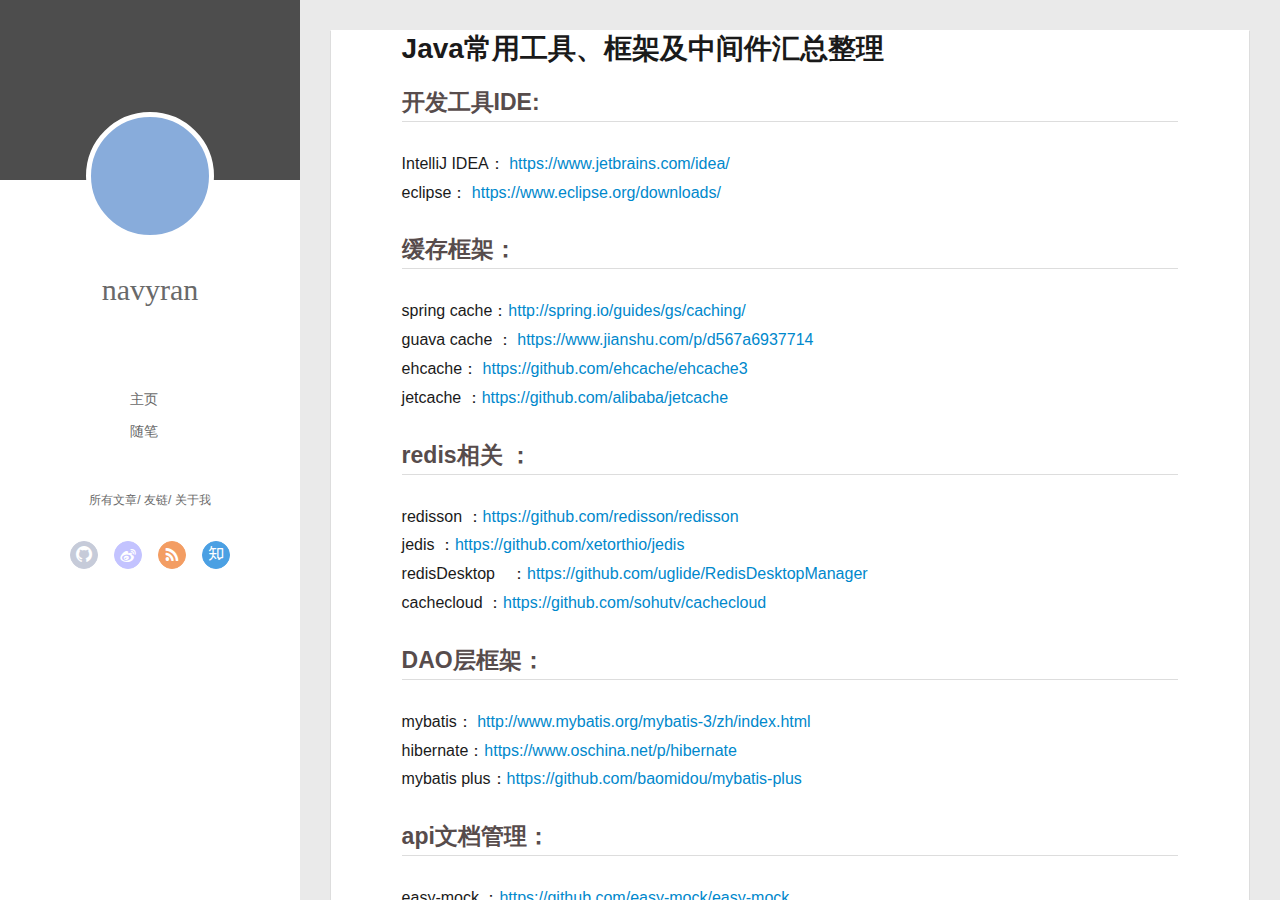
==== commit c66a9432: "Site updated: 2018-05-13 11:36:25" ====
--- a/index.html
+++ b/index.html
@@ -1,612 +1,599 @@
 <!DOCTYPE html>
-
-
-
-  
-
-
-<html class="theme-next muse use-motion" lang="">
+<html>
 <head>
-  <meta charset="UTF-8"/>
-<meta http-equiv="X-UA-Compatible" content="IE=edge" />
-<meta name="viewport" content="width=device-width, initial-scale=1, maximum-scale=1"/>
-<meta name="theme-color" content="#222">
-
-
-
-
-
-
-
-
-
-<meta http-equiv="Cache-Control" content="no-transform" />
-<meta http-equiv="Cache-Control" content="no-siteapp" />
-
-
-
-
-
-
-
-
-
-
-
-
-
-
-
-
-  
-  
-  <link href="/lib/fancybox/source/jquery.fancybox.css?v=2.1.5" rel="stylesheet" type="text/css" />
-
-
-
-
-
-
-
-<link href="/lib/font-awesome/css/font-awesome.min.css?v=4.6.2" rel="stylesheet" type="text/css" />
-
-<link href="/css/main.css?v=5.1.4" rel="stylesheet" type="text/css" />
-
-
-  <link rel="apple-touch-icon" sizes="180x180" href="/images/apple-touch-icon-next.png?v=5.1.4">
-
-
-  <link rel="icon" type="image/png" sizes="32x32" href="/images/favicon-32x32-next.png?v=5.1.4">
-
-
-  <link rel="icon" type="image/png" sizes="16x16" href="/images/favicon-16x16-next.png?v=5.1.4">
-
-
-  <link rel="mask-icon" href="/images/logo.svg?v=5.1.4" color="#222">
-
-
-
-
-
-  <meta name="keywords" content="Hexo, NexT" />
-
-
-
-
-
-
-
-
-
-
-<meta property="og:type" content="website">
+  <meta charset="utf-8">
+  
+  <meta name="renderer" content="webkit">
+  <meta http-equiv="X-UA-Compatible" content="IE=edge" >
+  <link rel="dns-prefetch" href="https://navyran.github.io">
+  <title>小小的梦想</title>
+  <meta name="viewport" content="width=device-width, initial-scale=1, maximum-scale=1">
+  <meta property="og:type" content="website">
 <meta property="og:title" content="小小的梦想">
 <meta property="og:url" content="https://navyran.github.io/index.html">
 <meta property="og:site_name" content="小小的梦想">
+<meta property="og:locale" content="default">
 <meta name="twitter:card" content="summary">
 <meta name="twitter:title" content="小小的梦想">
-
-
-
-<script type="text/javascript" id="hexo.configurations">
-  var NexT = window.NexT || {};
-  var CONFIG = {
-    root: '/',
-    scheme: 'Muse',
-    version: '5.1.4',
-    sidebar: {"position":"left","display":"post","offset":12,"b2t":false,"scrollpercent":false,"onmobile":false},
-    fancybox: true,
-    tabs: true,
-    motion: {"enable":true,"async":false,"transition":{"post_block":"fadeIn","post_header":"slideDownIn","post_body":"slideDownIn","coll_header":"slideLeftIn","sidebar":"slideUpIn"}},
-    duoshuo: {
-      userId: '0',
-      author: 'Author'
-    },
-    algolia: {
-      applicationID: '',
-      apiKey: '',
-      indexName: '',
-      hits: {"per_page":10},
-      labels: {"input_placeholder":"Search for Posts","hits_empty":"We didn't find any results for the search: ${query}","hits_stats":"${hits} results found in ${time} ms"}
+  
+    <link rel="alternative" href="/atom.xml" title="小小的梦想" type="application/atom+xml">
+  
+  
+    <link rel="icon" href="/favicon.png">
+  
+  <link rel="stylesheet" type="text/css" href="/./main.0cf68a.css">
+  <style type="text/css">
+  
+    #container.show {
+      background: linear-gradient(200deg,#a0cfe4,#e8c37e);
     }
-  };
-</script>
-
-
-
-  <link rel="canonical" href="https://navyran.github.io/"/>
-
-
-
-
-
-  <title>小小的梦想</title>
-  
-
-
-
-
-
-
-
+  </style>
+  
+
+  
 
 </head>
 
-<body itemscope itemtype="http://schema.org/WebPage" lang="">
-
-  
-  
-    
-  
-
-  <div class="container sidebar-position-left 
-  page-home">
-    <div class="headband"></div>
-
-    <header id="header" class="header" itemscope itemtype="http://schema.org/WPHeader">
-      <div class="header-inner"><div class="site-brand-wrapper">
-  <div class="site-meta ">
-    
-
-    <div class="custom-logo-site-title">
-      <a href="/"  class="brand" rel="start">
-        <span class="logo-line-before"><i></i></span>
-        <span class="site-title">小小的梦想</span>
-        <span class="logo-line-after"><i></i></span>
-      </a>
-    </div>
-      
-        <p class="site-subtitle"></p>
-      
-  </div>
-
-  <div class="site-nav-toggle">
-    <button>
-      <span class="btn-bar"></span>
-      <span class="btn-bar"></span>
-      <span class="btn-bar"></span>
-    </button>
-  </div>
+<body>
+  <div id="container" q-class="show:isCtnShow">
+    <canvas id="anm-canvas" class="anm-canvas"></canvas>
+    <div class="left-col" q-class="show:isShow">
+      
+<div class="overlay" style="background: #4d4d4d"></div>
+<div class="intrude-less">
+	<header id="header" class="inner">
+		<a href="/" class="profilepic">
+			<img src="" class="js-avatar">
+		</a>
+		<hgroup>
+		  <h1 class="header-author"><a href="/">navyran</a></h1>
+		</hgroup>
+		
+
+		<nav class="header-menu">
+			<ul>
+			
+				<li><a href="/">主页</a></li>
+	        
+				<li><a href="/tags/随笔/">随笔</a></li>
+	        
+			</ul>
+		</nav>
+		<nav class="header-smart-menu">
+    		
+    			
+    			<a q-on="click: openSlider(e, 'innerArchive')" href="javascript:void(0)">所有文章</a>
+    			
+            
+    			
+    			<a q-on="click: openSlider(e, 'friends')" href="javascript:void(0)">友链</a>
+    			
+            
+    			
+    			<a q-on="click: openSlider(e, 'aboutme')" href="javascript:void(0)">关于我</a>
+    			
+            
+		</nav>
+		<nav class="header-nav">
+			<div class="social">
+				
+					<a class="github" target="_blank" href="#" title="github"><i class="icon-github"></i></a>
+		        
+					<a class="weibo" target="_blank" href="#" title="weibo"><i class="icon-weibo"></i></a>
+		        
+					<a class="rss" target="_blank" href="#" title="rss"><i class="icon-rss"></i></a>
+		        
+					<a class="zhihu" target="_blank" href="#" title="zhihu"><i class="icon-zhihu"></i></a>
+		        
+			</div>
+		</nav>
+	</header>		
 </div>
 
-<nav class="site-nav">
-  
-
-  
-    <ul id="menu" class="menu">
-      
-        
-        <li class="menu-item menu-item-home">
-          <a href="/" rel="section">
+    </div>
+    <div class="mid-col" q-class="show:isShow,hide:isShow|isFalse">
+      
+<nav id="mobile-nav">
+  	<div class="overlay js-overlay" style="background: #4d4d4d"></div>
+	<div class="btnctn js-mobile-btnctn">
+  		<div class="slider-trigger list" q-on="click: openSlider(e)"><i class="icon icon-sort"></i></div>
+	</div>
+	<div class="intrude-less">
+		<header id="header" class="inner">
+			<div class="profilepic">
+				<img src="" class="js-avatar">
+			</div>
+			<hgroup>
+			  <h1 class="header-author js-header-author">navyran</h1>
+			</hgroup>
+			
+			
+			
+				
+			
+				
+			
+			
+			
+			<nav class="header-nav">
+				<div class="social">
+					
+						<a class="github" target="_blank" href="#" title="github"><i class="icon-github"></i></a>
+			        
+						<a class="weibo" target="_blank" href="#" title="weibo"><i class="icon-weibo"></i></a>
+			        
+						<a class="rss" target="_blank" href="#" title="rss"><i class="icon-rss"></i></a>
+			        
+						<a class="zhihu" target="_blank" href="#" title="zhihu"><i class="icon-zhihu"></i></a>
+			        
+				</div>
+			</nav>
+
+			<nav class="header-menu js-header-menu">
+				<ul style="width: 50%">
+				
+				
+					<li style="width: 50%"><a href="/">主页</a></li>
+		        
+					<li style="width: 50%"><a href="/tags/随笔/">随笔</a></li>
+		        
+				</ul>
+			</nav>
+		</header>				
+	</div>
+	<div class="mobile-mask" style="display:none" q-show="isShow"></div>
+</nav>
+
+      <div id="wrapper" class="body-wrap">
+        <div class="menu-l">
+          <div class="canvas-wrap">
+            <canvas data-colors="#eaeaea" data-sectionHeight="100" data-contentId="js-content" id="myCanvas1" class="anm-canvas"></canvas>
+          </div>
+          <div id="js-content" class="content-ll">
             
-              <i class="menu-item-icon fa fa-fw fa-home"></i> <br />
-            
-            Startseite
-          </a>
-        </li>
-      
-        
-        <li class="menu-item menu-item-archives">
-          <a href="/archives/" rel="section">
-            
-              <i class="menu-item-icon fa fa-fw fa-archive"></i> <br />
-            
-            Archiv
-          </a>
-        </li>
-      
-
-      
-    </ul>
-  
-
-  
-</nav>
-
-
-
- </div>
-    </header>
-
-    <main id="main" class="main">
-      <div class="main-inner">
-        <div class="content-wrap">
-          <div id="content" class="content">
-            
-  <section id="posts" class="posts-expand">
-    
-      
-
-  
-
-  
-  
-  
-
-  <article class="post post-type-normal" itemscope itemtype="http://schema.org/Article">
-  
-  
-  
-  <div class="post-block">
-    <link itemprop="mainEntityOfPage" href="https://navyran.github.io/2016/03/14/使用ruby做支付宝的MD5、RSA签名和验签/">
-
-    <span hidden itemprop="author" itemscope itemtype="http://schema.org/Person">
-      <meta itemprop="name" content="navyran">
-      <meta itemprop="description" content="">
-      <meta itemprop="image" content="/images/avatar.gif">
-    </span>
-
-    <span hidden itemprop="publisher" itemscope itemtype="http://schema.org/Organization">
-      <meta itemprop="name" content="小小的梦想">
-    </span>
-
-    
-      <header class="post-header">
-
-        
-        
-          <h1 class="post-title" itemprop="name headline">
-                
-                <a class="post-title-link" href="/2016/03/14/使用ruby做支付宝的MD5、RSA签名和验签/" itemprop="url">Unbenannt</a></h1>
-        
-
-        <div class="post-meta">
-          <span class="post-time">
-            
-              <span class="post-meta-item-icon">
-                <i class="fa fa-calendar-o"></i>
-              </span>
-              
-                <span class="post-meta-item-text">Veröffentlicht am</span>
-              
-              <time title="Post created" itemprop="dateCreated datePublished" datetime="2016-03-14T18:16:02+08:00">
-                2016-03-14
-              </time>
-            
-
-            
-
-            
-          </span>
-
-          
-
-          
-            
-          
-
-          
-          
-
-          
-
-          
-
-          
-
-        </div>
-      </header>
-    
-
-    
-    
-    
-    <div class="post-body" itemprop="articleBody">
-
-      
-      
-
-      
-        
-          
-            <h1 id="使用ruby做支付宝的MD5、RSA签名和验签"><a href="#使用ruby做支付宝的MD5、RSA签名和验签" class="headerlink" title="使用ruby做支付宝的MD5、RSA签名和验签"></a>使用ruby做支付宝的MD5、RSA签名和验签</h1><h2 id="md5签名验签"><a href="#md5签名验签" class="headerlink" title="md5签名验签"></a>md5签名验签</h2><p>支付宝的md5签名比较简单，就是拿到支付宝生成的key，加在原始字符串后面，然后一起做个md5运算就生成了需要的sign了，然后支付宝接收到请求，按照文档中同样的规则组装成一个字符串，末尾加上密钥作md5运算，与提交的sign一致，则验签通过。</p>
+  
+    <article id="post-Java常用框架及中间件方案" class="article article-type-post  article-index" itemscope itemprop="blogPost">
+  <div class="article-inner">
+    
+    <div class="article-entry" itemprop="articleBody">
+      
+        <h1 id="Java常用工具、框架及中间件汇总整理"><a href="#Java常用工具、框架及中间件汇总整理" class="headerlink" title="Java常用工具、框架及中间件汇总整理"></a>Java常用工具、框架及中间件汇总整理</h1><h2 id="开发工具IDE"><a href="#开发工具IDE" class="headerlink" title="开发工具IDE:"></a>开发工具IDE:</h2><p>IntelliJ IDEA： <a href="https://www.jetbrains.com/idea/" target="_blank" rel="noopener">https://www.jetbrains.com/idea/</a><br>eclipse： <a href="https://www.eclipse.org/downloads/" target="_blank" rel="noopener">https://www.eclipse.org/downloads/</a></p>
+<h2 id="缓存框架："><a href="#缓存框架：" class="headerlink" title="缓存框架："></a>缓存框架：</h2><p>spring cache：<a href="http://spring.io/guides/gs/caching/" target="_blank" rel="noopener">http://spring.io/guides/gs/caching/</a><br>guava cache ： <a href="https://www.jianshu.com/p/d567a6937714" target="_blank" rel="noopener">https://www.jianshu.com/p/d567a6937714</a><br>ehcache： <a href="https://github.com/ehcache/ehcache3" target="_blank" rel="noopener">https://github.com/ehcache/ehcache3</a><br>jetcache ：<a href="https://github.com/alibaba/jetcache" target="_blank" rel="noopener">https://github.com/alibaba/jetcache</a></p>
+<h2 id="redis相关-："><a href="#redis相关-：" class="headerlink" title="redis相关 ："></a>redis相关 ：</h2><p>redisson ：<a href="https://github.com/redisson/redisson" target="_blank" rel="noopener">https://github.com/redisson/redisson</a><br>jedis ：<a href="https://github.com/xetorthio/jedis" target="_blank" rel="noopener">https://github.com/xetorthio/jedis</a><br>redisDesktop　：<a href="https://github.com/uglide/RedisDesktopManager" target="_blank" rel="noopener">https://github.com/uglide/RedisDesktopManager</a><br>cachecloud ：<a href="https://github.com/sohutv/cachecloud" target="_blank" rel="noopener">https://github.com/sohutv/cachecloud</a></p>
+<h2 id="DAO层框架："><a href="#DAO层框架：" class="headerlink" title="DAO层框架："></a>DAO层框架：</h2><p>mybatis： <a href="http://www.mybatis.org/mybatis-3/zh/index.html" target="_blank" rel="noopener">http://www.mybatis.org/mybatis-3/zh/index.html</a><br>hibernate：<a href="https://www.oschina.net/p/hibernate" target="_blank" rel="noopener">https://www.oschina.net/p/hibernate</a><br>mybatis plus：<a href="https://github.com/baomidou/mybatis-plus" target="_blank" rel="noopener">https://github.com/baomidou/mybatis-plus</a></p>
+<h2 id="api文档管理："><a href="#api文档管理：" class="headerlink" title="api文档管理："></a>api文档管理：</h2><p>easy-mock ：<a href="https://github.com/easy-mock/easy-mock" target="_blank" rel="noopener">https://github.com/easy-mock/easy-mock</a><br>ApiManager ：<a href="https://github.com/EhsanTang/ApiManager" target="_blank" rel="noopener">https://github.com/EhsanTang/ApiManager</a><br>showdoc ：<a href="https://github.com/star7th/showdoc" target="_blank" rel="noopener">https://github.com/star7th/showdoc</a></p>
+<h2 id="配置中心-："><a href="#配置中心-：" class="headerlink" title="配置中心 ："></a>配置中心 ：</h2><p>apollo ：<a href="https://github.com/ctripcorp/apollo" target="_blank" rel="noopener">https://github.com/ctripcorp/apollo</a><br>disconf ：<a href="https://github.com/knightliao/disconf" target="_blank" rel="noopener">https://github.com/knightliao/disconf</a><br>spring cloud config ： <a href="https://cloud.spring.io/spring-cloud-config/" target="_blank" rel="noopener">https://cloud.spring.io/spring-cloud-config/</a></p>
+<h2 id="注册中心服务："><a href="#注册中心服务：" class="headerlink" title="注册中心服务："></a>注册中心服务：</h2><p>zookpeer ：<a href="http://zookeeper.apache.org/" target="_blank" rel="noopener">http://zookeeper.apache.org/</a><br>eureka ：<a href="https://github.com/Netflix/eureka" target="_blank" rel="noopener">https://github.com/Netflix/eureka</a><br>consul ：<a href="https://github.com/hashicorp/consul" target="_blank" rel="noopener">https://github.com/hashicorp/consul</a><br>etcd ：<a href="https://github.com/coreos/etcd" target="_blank" rel="noopener">https://github.com/coreos/etcd</a></p>
+<h2 id="rpc-："><a href="#rpc-：" class="headerlink" title="rpc ："></a>rpc ：</h2><p>dubbo ：<a href="https://github.com/apache/incubator-dubbo" target="_blank" rel="noopener">https://github.com/apache/incubator-dubbo</a><br>motan ：<a href="https://github.com/weibocom/motan" target="_blank" rel="noopener">https://github.com/weibocom/motan</a><br>sofa-rpc ：<a href="https://github.com/alipay/sofa-rpc" target="_blank" rel="noopener">https://github.com/alipay/sofa-rpc</a><br>mqrpc ：<a href="https://gitee.com/kailing/springboot-mqrpc" target="_blank" rel="noopener">https://gitee.com/kailing/springboot-mqrpc</a><br>grpc： <a href="http://doc.oschina.net/grpc" target="_blank" rel="noopener">http://doc.oschina.net/grpc</a><br>tars: </p>
+<h2 id="微服务-："><a href="#微服务-：" class="headerlink" title="微服务 ："></a>微服务 ：</h2><p>spring cloud ：<a href="http://projects.spring.io/spring-cloud/" target="_blank" rel="noopener">http://projects.spring.io/spring-cloud/</a><br>ServiceComb ：<a href="http://servicecomb.incubator.apache.org/cn/" target="_blank" rel="noopener">http://servicecomb.incubator.apache.org/cn/</a></p>
+<h2 id="api网关-："><a href="#api网关-：" class="headerlink" title="api网关 ："></a>api网关 ：</h2><p>zuul ：<a href="https://github.com/Netflix/zuul" target="_blank" rel="noopener">https://github.com/Netflix/zuul</a><br>kong ：<a href="https://github.com/Kong/kong" target="_blank" rel="noopener">https://github.com/Kong/kong</a><br>orange ：<a href="https://github.com/sumory/orange" target="_blank" rel="noopener">https://github.com/sumory/orange</a></p>
+<h2 id="分布式事务-："><a href="#分布式事务-：" class="headerlink" title="分布式事务　："></a>分布式事务　：</h2><p>lcn : <a href="https://github.com/codingapi/tx-lcn/" target="_blank" rel="noopener">https://github.com/codingapi/tx-lcn/</a><br>tcc-transaction ：<a href="https://github.com/changmingxie/tcc-transaction" target="_blank" rel="noopener">https://github.com/changmingxie/tcc-transaction</a><br>coolmq ：<a href="https://github.com/vvsuperman/coolmq" target="_blank" rel="noopener">https://github.com/vvsuperman/coolmq</a><br>Raincat ：<a href="https://github.com/yu199195/Raincat" target="_blank" rel="noopener">https://github.com/yu199195/Raincat</a></p>
+<h2 id="分布式锁-："><a href="#分布式锁-：" class="headerlink" title="分布式锁 ："></a>分布式锁 ：</h2><p>klock ：<a href="https://gitee.com/kekingcn/spring-boot-klock-starter" target="_blank" rel="noopener">https://gitee.com/kekingcn/spring-boot-klock-starter</a><br>lock-spring ：<a href="https://github.com/zouyingchun/lock-spring" target="_blank" rel="noopener">https://github.com/zouyingchun/lock-spring</a></p>
+<h2 id="分布式任务调度-："><a href="#分布式任务调度-：" class="headerlink" title="分布式任务调度 ："></a>分布式任务调度 ：</h2><p>xxl-job : <a href="https://github.com/xuxueli/xxl-job" target="_blank" rel="noopener">https://github.com/xuxueli/xxl-job</a><br>Elastic-job : <a href="https://github.com/elasticjob/elastic-job-lite" target="_blank" rel="noopener">https://github.com/elasticjob/elastic-job-lite</a></p>
+<h2 id="批处理-："><a href="#批处理-：" class="headerlink" title="批处理 ："></a>批处理 ：</h2><p>spring batch ：<a href="https://spring.io/projects/spring-batch" target="_blank" rel="noopener">https://spring.io/projects/spring-batch</a><br>partitionjob ：<a href="https://gitee.com/kailing/partitionjob" target="_blank" rel="noopener">https://gitee.com/kailing/partitionjob</a></p>
+<h2 id="NewSql-："><a href="#NewSql-：" class="headerlink" title="NewSql ："></a>NewSql ：</h2><p>tidb ：<a href="https://github.com/pingcap/tidb" target="_blank" rel="noopener">https://github.com/pingcap/tidb</a><br>oceanbase ：<a href="https://github.com/alibaba/oceanbase" target="_blank" rel="noopener">https://github.com/alibaba/oceanbase</a></p>
+<h2 id="数据库中间件："><a href="#数据库中间件：" class="headerlink" title="数据库中间件："></a>数据库中间件：</h2><p>cetus ：<a href="https://github.com/Lede-Inc/cetus" target="_blank" rel="noopener">https://github.com/Lede-Inc/cetus</a><br>DBProxy ：<a href="https://github.com/Meituan-Dianping/DBProxy" target="_blank" rel="noopener">https://github.com/Meituan-Dianping/DBProxy</a><br>mycat ：<a href="https://github.com/MyCATApache/Mycat-Server" target="_blank" rel="noopener">https://github.com/MyCATApache/Mycat-Server</a><br>sharding-jdbc ：<a href="https://github.com/shardingjdbc/sharding-jdbc" target="_blank" rel="noopener">https://github.com/shardingjdbc/sharding-jdbc</a><br>dble ：<a href="https://github.com/actiontech/dble" target="_blank" rel="noopener">https://github.com/actiontech/dble</a><br>proxysql ：<a href="https://github.com/sysown/proxysql" target="_blank" rel="noopener">https://github.com/sysown/proxysql</a></p>
+<h2 id="数据库连接池："><a href="#数据库连接池：" class="headerlink" title="数据库连接池："></a>数据库连接池：</h2><p>druid ：<a href="https://github.com/alibaba/druid" target="_blank" rel="noopener">https://github.com/alibaba/druid</a><br>tomcatjdbc ：<a href="http://tomcat.apache.org/tomcat-8.0-doc/jdbc-pool.html" target="_blank" rel="noopener">http://tomcat.apache.org/tomcat-8.0-doc/jdbc-pool.html</a><br>HikariCP ：<a href="https://github.com/brettwooldridge/HikariCP" target="_blank" rel="noopener">https://github.com/brettwooldridge/HikariCP</a><br>c3p0：</p>
+<h2 id="数据访问"><a href="#数据访问" class="headerlink" title="数据访问 :"></a>数据访问 :</h2><p>jpa : <a href="https://github.com/spring-projects/spring-data-jpa" target="_blank" rel="noopener">https://github.com/spring-projects/spring-data-jpa</a><br>querydsl ：<a href="https://github.com/querydsl/querydsl" target="_blank" rel="noopener">https://github.com/querydsl/querydsl</a><br>jooq ：<a href="https://github.com/jOOQ/jOOQ" target="_blank" rel="noopener">https://github.com/jOOQ/jOOQ</a><br>mango ：<a href="https://github.com/jfaster/mango" target="_blank" rel="noopener">https://github.com/jfaster/mango</a><br>minidao ：<a href="https://gitee.com/jeecg/minidao" target="_blank" rel="noopener">https://gitee.com/jeecg/minidao</a></p>
+<h2 id="binlog增量日志消费："><a href="#binlog增量日志消费：" class="headerlink" title="binlog增量日志消费："></a>binlog增量日志消费：</h2><p>keking-binlog ：<a href="https://gitee.com/kekingcn/keking-binlog-distributor" target="_blank" rel="noopener">https://gitee.com/kekingcn/keking-binlog-distributor</a><br>mysql-binlog-connector-java ：<a href="https://github.com/shyiko/mysql-binlog-connector-java" target="_blank" rel="noopener">https://github.com/shyiko/mysql-binlog-connector-java</a><br>canal ：<a href="https://github.com/alibaba/canal" target="_blank" rel="noopener">https://github.com/alibaba/canal</a><br>puma ：<a href="https://github.com/dianping/puma" target="_blank" rel="noopener">https://github.com/dianping/puma</a><br>open-replicator ：<a href="https://github.com/whitesock/open-replicator" target="_blank" rel="noopener">https://github.com/whitesock/open-replicator</a></p>
+<h2 id="索引引擎："><a href="#索引引擎：" class="headerlink" title="索引引擎："></a>索引引擎：</h2><p>elasticsearch ：<a href="https://github.com/elastic/elasticsearch" target="_blank" rel="noopener">https://github.com/elastic/elasticsearch</a><br>solr ：<a href="http://lucene.apache.org/solr/guide/7_3/" target="_blank" rel="noopener">http://lucene.apache.org/solr/guide/7_3/</a><br>lucene ：<a href="http://lucene.apache.org/" target="_blank" rel="noopener">http://lucene.apache.org/</a></p>
+<h2 id="消息中间件："><a href="#消息中间件：" class="headerlink" title="消息中间件："></a>消息中间件：</h2><p>RabbitMQ ：<a href="http://www.rabbitmq.com/getstarted.html" target="_blank" rel="noopener">http://www.rabbitmq.com/getstarted.html</a><br>ActiveMQ ：<a href="https://github.com/apache/activemq" target="_blank" rel="noopener">https://github.com/apache/activemq</a><br>kafka ：<a href="https://github.com/apache/kafka" target="_blank" rel="noopener">https://github.com/apache/kafka</a><br>rocketmq ：<a href="https://github.com/apache/rocketmq" target="_blank" rel="noopener">https://github.com/apache/rocketmq</a><br>zbus ：<a href="http://zbus.io/" target="_blank" rel="noopener">http://zbus.io/</a></p>
+<h2 id="DevOps："><a href="#DevOps：" class="headerlink" title="DevOps："></a>DevOps：</h2><p>jenkins ：<a href="https://jenkins.io" target="_blank" rel="noopener">https://jenkins.io</a><br>hudson ：<a href="http://www.eclipse.org/hudson" target="_blank" rel="noopener">http://www.eclipse.org/hudson</a><br>rundeck ：<a href="https://github.com/rundeck/rundeck" target="_blank" rel="noopener">https://github.com/rundeck/rundeck</a><br>Hygieia ：<a href="https://github.com/capitalone/Hygieia" target="_blank" rel="noopener">https://github.com/capitalone/Hygieia</a></p>
+<h2 id="日志采集分析"><a href="#日志采集分析" class="headerlink" title="日志采集分析"></a>日志采集分析</h2><p>ELK+kafka: </p>
+<h2 id="应用安全："><a href="#应用安全：" class="headerlink" title="应用安全："></a>应用安全：</h2><p>openrasp ：<a href="https://github.com/baidu/openrasp" target="_blank" rel="noopener">https://github.com/baidu/openrasp</a><br>spring-security: <a href="http://projects.spring.io/spring-security" target="_blank" rel="noopener">http://projects.spring.io/spring-security</a><br>shiro: <a href="http://shiro.apache.org/" target="_blank" rel="noopener">http://shiro.apache.org/</a><br>kisso: <a href="https://www.oschina.net/p/kisso" target="_blank" rel="noopener">https://www.oschina.net/p/kisso</a></p>
+<h2 id="apm-："><a href="#apm-：" class="headerlink" title="apm ："></a>apm ：</h2><p>skywalking ：<a href="https://github.com/apache/incubator-skywalking" target="_blank" rel="noopener">https://github.com/apache/incubator-skywalking</a><br>pinpoint ：<a href="https://github.com/naver/pinpoint" target="_blank" rel="noopener">https://github.com/naver/pinpoint</a><br>zipkin ：<a href="https://github.com/openzipkin/zipkin" target="_blank" rel="noopener">https://github.com/openzipkin/zipkin</a><br>cat ：<a href="https://github.com/dianping/cat" target="_blank" rel="noopener">https://github.com/dianping/cat</a></p>
+<h2 id="快速开发，微核心："><a href="#快速开发，微核心：" class="headerlink" title="快速开发，微核心："></a>快速开发，微核心：</h2><p>spring boot ：<a href="http://projects.spring.io/spring-boot/" target="_blank" rel="noopener">http://projects.spring.io/spring-boot/</a><br>jfinal ：<a href="https://gitee.com/jfinal/jfinal" target="_blank" rel="noopener">https://gitee.com/jfinal/jfinal</a><br>nutz ：<a href="https://github.com/nutzam/nutz" target="_blank" rel="noopener">https://github.com/nutzam/nutz</a></p>
+<h2 id="集成项目："><a href="#集成项目：" class="headerlink" title="集成项目："></a>集成项目：</h2><p>SpringBlade: <a href="https://gitee.com/smallc/SpringBlade" target="_blank" rel="noopener">https://gitee.com/smallc/SpringBlade</a><br>iBase4J：<a href="https://github.com/iBase4J/iBase4J" target="_blank" rel="noopener">https://github.com/iBase4J/iBase4J</a></p>
+<h2 id="日志采集："><a href="#日志采集：" class="headerlink" title="日志采集："></a>日志采集：</h2><p>logpipe ：<a href="https://github.com/calvinwilliams/logpipe" target="_blank" rel="noopener">https://github.com/calvinwilliams/logpipe</a><br>logstash ：<a href="https://github.com/elastic/logstash" target="_blank" rel="noopener">https://github.com/elastic/logstash</a></p>
+<h2 id="爬虫相关："><a href="#爬虫相关：" class="headerlink" title="爬虫相关："></a>爬虫相关：</h2><p>webmagic ：<a href="https://gitee.com/flashsword20/webmagic" target="_blank" rel="noopener">https://gitee.com/flashsword20/webmagic</a><br>WebCollector ：<a href="https://github.com/CrawlScript/WebCollector" target="_blank" rel="noopener">https://github.com/CrawlScript/WebCollector</a><br>jsoup ：<a href="https://github.com/jhy/jsoup" target="_blank" rel="noopener">https://github.com/jhy/jsoup</a></p>
+<h2 id="工具类："><a href="#工具类：" class="headerlink" title="工具类："></a>工具类：</h2><h3 id="通用工具类："><a href="#通用工具类：" class="headerlink" title="通用工具类："></a>通用工具类：</h3><p>guava: <a href="https://github.com/google/guava" target="_blank" rel="noopener">https://github.com/google/guava</a><br>hutool： <a href="http://www.hutool.cn/" target="_blank" rel="noopener">http://www.hutool.cn/</a><br>jodd：<a href="https://www.oschina.net/p/jodd" target="_blank" rel="noopener">https://www.oschina.net/p/jodd</a><br>feilong： <a href="https://www.oschina.net/p/feilong-core" target="_blank" rel="noopener">https://www.oschina.net/p/feilong-core</a><br>jcake： <a href="https://www.oschina.net/p/jcake" target="_blank" rel="noopener">https://www.oschina.net/p/jcake</a><br>dew： <a href="https://www.oschina.net/p/dew-common" target="_blank" rel="noopener">https://www.oschina.net/p/dew-common</a><br>jUtils：<a href="https://www.oschina.net/p/jUtils" target="_blank" rel="noopener">https://www.oschina.net/p/jUtils</a><br>java-xutils：<a href="https://www.oschina.net/p/java-xutils" target="_blank" rel="noopener">https://www.oschina.net/p/java-xutils</a><br>skwish：<a href="https://www.oschina.net/p/skwish" target="_blank" rel="noopener">https://www.oschina.net/p/skwish</a><br>finalgather：<a href="https://www.oschina.net/p/finalgather" target="_blank" rel="noopener">https://www.oschina.net/p/finalgather</a><br>Apache Commons ： <a href="https://my.oschina.net/u/2391658/blog/713541" target="_blank" rel="noopener">https://my.oschina.net/u/2391658/blog/713541</a></p>
+<h3 id="脚本类："><a href="#脚本类：" class="headerlink" title="脚本类："></a>脚本类：</h3><p>mytools：<a href="https://www.oschina.net/p/mytools" target="_blank" rel="noopener">https://www.oschina.net/p/mytools</a></p>
+<h3 id="时间处理："><a href="#时间处理：" class="headerlink" title="时间处理："></a>时间处理：</h3><p>date4j：<a href="https://www.oschina.net/p/date4j" target="_blank" rel="noopener">https://www.oschina.net/p/date4j</a><br>jtimepiece：<a href="https://www.oschina.net/p/jtimepiece" target="_blank" rel="noopener">https://www.oschina.net/p/jtimepiece</a></p>
+<h3 id="网络工具："><a href="#网络工具：" class="headerlink" title="网络工具："></a>网络工具：</h3><p>easy-okhttp： <a href="https://www.oschina.net/p/easy-okhttp" target="_blank" rel="noopener">https://www.oschina.net/p/easy-okhttp</a><br>OkHttpUtils：<a href="https://my.oschina.net/huangxianfeng/blog/805033" target="_blank" rel="noopener">https://my.oschina.net/huangxianfeng/blog/805033</a><br>unirest：<a href="https://www.oschina.net/p/unirest" target="_blank" rel="noopener">https://www.oschina.net/p/unirest</a></p>
+<h3 id="文件下载："><a href="#文件下载：" class="headerlink" title="文件下载："></a>文件下载：</h3><p>jaxel：<a href="https://www.oschina.net/p/jaxel" target="_blank" rel="noopener">https://www.oschina.net/p/jaxel</a></p>
+<h3 id="代码生成："><a href="#代码生成：" class="headerlink" title="代码生成："></a>代码生成：</h3><p>jannocessor：<a href="https://www.oschina.net/p/jannocessor" target="_blank" rel="noopener">https://www.oschina.net/p/jannocessor</a></p>
+<h3 id="json："><a href="#json：" class="headerlink" title="json："></a>json：</h3><p>fastjson: <a href="https://github.com/alibaba/fastjson" target="_blank" rel="noopener">https://github.com/alibaba/fastjson</a><br>gson: <a href="https://github.com/google/gson" target="_blank" rel="noopener">https://github.com/google/gson</a></p>
+<h3 id="xml"><a href="#xml" class="headerlink" title="xml"></a>xml</h3><p>xml-utilities：<a href="https://www.oschina.net/p/xml-utilities" target="_blank" rel="noopener">https://www.oschina.net/p/xml-utilities</a><br>joox：<a href="https://www.oschina.net/p/joox" target="_blank" rel="noopener">https://www.oschina.net/p/joox</a></p>
+<h3 id="类加载"><a href="#类加载" class="headerlink" title="类加载"></a>类加载</h3><p>jreloader：<a href="https://www.oschina.net/p/jreloader" target="_blank" rel="noopener">https://www.oschina.net/p/jreloader</a></p>
+<h2 id="开发规范"><a href="#开发规范" class="headerlink" title="开发规范"></a>开发规范</h2><p>阿里巴巴Java开发规范手册：<a href="http://www.cnblogs.com/hark0623/p/6374505.html" target="_blank" rel="noopener">http://www.cnblogs.com/hark0623/p/6374505.html</a></p>
+<p>阿里的Mysql规范：<a href="https://blog.csdn.net/u012966918/article/details/52161519" target="_blank" rel="noopener">https://blog.csdn.net/u012966918/article/details/52161519</a></p>
+<p>58MySQL军规：<a href="https://mp.weixin.qq.com/s/YfCORbcCX1hymXBCrZbAZg" target="_blank" rel="noopener">https://mp.weixin.qq.com/s/YfCORbcCX1hymXBCrZbAZg</a></p>
+
+      
+
+      
+    </div>
+    <div class="article-info article-info-index">
+      
+      
+      
+
+      
+        <p class="article-more-link">
+          <a class="article-more-a" href="/2018/05/04/Java常用框架及中间件方案/">展开全文 >></a>
+        </p>
+      
+
+      
+      <div class="clearfix"></div>
+    </div>
+  </div>
+</article>
+
+<aside class="wrap-side-operation">
+    <div class="mod-side-operation">
+        
+        <div class="jump-container" id="js-jump-container" style="display:none;">
+            <a href="javascript:void(0)" class="mod-side-operation__jump-to-top">
+                <i class="icon-font icon-back"></i>
+            </a>
+            <div id="js-jump-plan-container" class="jump-plan-container" style="top: -11px;">
+                <i class="icon-font icon-plane jump-plane"></i>
+            </div>
+        </div>
+        
+        
+    </div>
+</aside>
+
+
+
+
+  
+    <article id="post-备份mongodb数据到阿里云OSS" class="article article-type-post  article-index" itemscope itemprop="blogPost">
+  <div class="article-inner">
+    
+    <div class="article-entry" itemprop="articleBody">
+      
+        <h1 id="备份mongodb数据到阿里云OSS"><a href="#备份mongodb数据到阿里云OSS" class="headerlink" title="备份mongodb数据到阿里云OSS"></a>备份mongodb数据到阿里云OSS</h1><h2 id="先备份库"><a href="#先备份库" class="headerlink" title="先备份库"></a>先备份库</h2><figure class="highlight plain"><table><tr><td class="gutter"><pre><span class="line">1</span><br><span class="line">2</span><br><span class="line">3</span><br><span class="line">4</span><br><span class="line">5</span><br><span class="line">6</span><br><span class="line">7</span><br></pre></td><td class="code"><pre><span class="line">rm -rf ./mongo_data</span><br><span class="line"># 将mongodb的数据库的某个集合备份到指定文件夹</span><br><span class="line"># 无认证的话，就不需要用户名密码了</span><br><span class="line"># 指定库和集合主要是内容多，分开备份快些，不指定集合的话就是全库备份</span><br><span class="line">mongodump -h 127.0.0.1:27017 -u username -p password --db=dbname --collection=coll -o ./mongo_data</span><br><span class="line"></span><br><span class="line">tar -zvcf ./dist/mongo_data.tar.gz ./mongo_data</span><br></pre></td></tr></table></figure>
+<h2 id="上传到oss存储："><a href="#上传到oss存储：" class="headerlink" title="上传到oss存储："></a>上传到oss存储：</h2><p>oss的操作客户端挺多，感觉还是osscmd好用些</p>
+<p>osscmd下载和使用指导：<a href="https://bbs.aliyun.com/read/108613.html?spm=5176.10695662.1996646101.searchclickresult.7a25878284ioHn" target="_blank" rel="noopener">https://bbs.aliyun.com/read/108613.html?spm=5176.10695662.1996646101.searchclickresult.7a25878284ioHn</a></p>
+<p>先设置好账号秘钥：<br><code>python osscmd config --id=fOl5hXAXrpxxxxxx --key=QPTCb6PGun2jcyOuC9s2WJxxxxxxxxxx</code></p>
+<p>秘钥到这里获取：<a href="https://ak-console.aliyun.com/?spm=5176.8466010.0.0.4f20f555lP4iC7#/accesskey" target="_blank" rel="noopener">https://ak-console.aliyun.com/?spm=5176.8466010.0.0.4f20f555lP4iC7#/accesskey</a></p>
+<p>然后上传：</p>
+<p><code>python osscmd put /home/admin/dist/mongo_data.tar.gz oss://navyran/mongo_data/2018-01-26/ --host=oss-cn-shanghai.aliyuncs.com</code></p>
+<p>host地址可以参看你建立的bucket的endpoint地址。<br>如果备份服务器是在阿里云内网，直接用内网地址会很快。</p>
+
+      
+
+      
+    </div>
+    <div class="article-info article-info-index">
+      
+      
+      
+
+      
+        <p class="article-more-link">
+          <a class="article-more-a" href="/2018/01/25/备份mongodb数据到阿里云OSS/">展开全文 >></a>
+        </p>
+      
+
+      
+      <div class="clearfix"></div>
+    </div>
+  </div>
+</article>
+
+<aside class="wrap-side-operation">
+    <div class="mod-side-operation">
+        
+        <div class="jump-container" id="js-jump-container" style="display:none;">
+            <a href="javascript:void(0)" class="mod-side-operation__jump-to-top">
+                <i class="icon-font icon-back"></i>
+            </a>
+            <div id="js-jump-plan-container" class="jump-plan-container" style="top: -11px;">
+                <i class="icon-font icon-plane jump-plane"></i>
+            </div>
+        </div>
+        
+        
+    </div>
+</aside>
+
+
+
+
+  
+    <article id="post-使用ruby做支付宝的MD5、RSA签名和验签" class="article article-type-post  article-index" itemscope itemprop="blogPost">
+  <div class="article-inner">
+    
+    <div class="article-entry" itemprop="articleBody">
+      
+        <h1 id="使用ruby做支付宝的MD5、RSA签名和验签"><a href="#使用ruby做支付宝的MD5、RSA签名和验签" class="headerlink" title="使用ruby做支付宝的MD5、RSA签名和验签"></a>使用ruby做支付宝的MD5、RSA签名和验签</h1><h2 id="md5签名验签"><a href="#md5签名验签" class="headerlink" title="md5签名验签"></a>md5签名验签</h2><p>支付宝的md5签名比较简单，就是拿到支付宝生成的key，加在原始字符串后面，然后一起做个md5运算就生成了需要的sign了，然后支付宝接收到请求，按照文档中同样的规则组装成一个字符串，末尾加上密钥作md5运算，与提交的sign一致，则验签通过。</p>
 <p><strong>示例ruby代码：</strong><br><figure class="highlight plain"><table><tr><td class="gutter"><pre><span class="line">1</span><br><span class="line">2</span><br><span class="line">3</span><br><span class="line">4</span><br><span class="line">5</span><br><span class="line">6</span><br><span class="line">7</span><br><span class="line">8</span><br><span class="line">9</span><br><span class="line">10</span><br><span class="line">11</span><br></pre></td><td class="code"><pre><span class="line"></span><br><span class="line"># md5签名</span><br><span class="line">def md5_sign(data,key)</span><br><span class="line">  return OpenSSL::Digest::MD5.hexdigest(data+key)</span><br><span class="line">end</span><br><span class="line"></span><br><span class="line"># md5验签</span><br><span class="line">def md5_verify(data,sign,key)</span><br><span class="line">  return true if sign.eql?OpenSSL::Digest::MD5.hexdigest(data+key)</span><br><span class="line">  return false</span><br><span class="line">end</span><br></pre></td></tr></table></figure></p>
 <h2 id="RSA签名验签"><a href="#RSA签名验签" class="headerlink" title="RSA签名验签"></a>RSA签名验签</h2><p>rsa签名要复杂一些，属于非对称的摘要，有公钥和私钥之分。</p>
 <h3 id="rsa规则"><a href="#rsa规则" class="headerlink" title="rsa规则"></a>rsa规则</h3><p>私钥签名，公钥验签，私钥自己保存，公钥给对方保存。<br>公钥和私钥是一对，支付宝生成一对，商户生成一对。然后交换密钥（商户把支付宝公钥配置进商户系统，商户将商户公钥上传到支付宝网站）<br>支付宝使用的1024位的公私钥，具体私钥生成，可以参考OpenSSL的生成命令。</p>
 <p>ruby使用的是原始私钥，java使用的是pkcs8格式的私钥</p>
 <figure class="highlight plain"><table><tr><td class="gutter"><pre><span class="line">1</span><br><span class="line">2</span><br><span class="line">3</span><br><span class="line">4</span><br><span class="line">5</span><br><span class="line">6</span><br><span class="line">7</span><br><span class="line">8</span><br><span class="line">9</span><br><span class="line">10</span><br><span class="line">11</span><br><span class="line">12</span><br><span class="line">13</span><br><span class="line">14</span><br><span class="line">15</span><br><span class="line">16</span><br><span class="line">17</span><br><span class="line">18</span><br><span class="line">19</span><br><span class="line">20</span><br><span class="line">21</span><br><span class="line">22</span><br><span class="line">23</span><br><span class="line">24</span><br><span class="line">25</span><br><span class="line">26</span><br><span class="line">27</span><br><span class="line">28</span><br><span class="line">29</span><br></pre></td><td class="code"><pre><span class="line"># rsa签名，文本内容和私钥路径</span><br><span class="line">def rsa_sign(data,private_key_path)</span><br><span class="line">  private_key = File.read(private_key_path)</span><br><span class="line">  pri = OpenSSL::PKey::RSA.new(private_key)</span><br><span class="line">  sign = pri.sign(&apos;sha1&apos;, data.force_encoding(&quot;utf-8&quot;))</span><br><span class="line">  # signature = CGI.escape(Base64.encode64(sign))</span><br><span class="line">  signature = Base64.encode64(sign)</span><br><span class="line">  # signature = signature.delete(&quot;\n&quot;,&quot;\r&quot;)</span><br><span class="line">  signature = signature.delete(&quot;\n&quot;).delete(&quot;\r&quot;)</span><br><span class="line">  return signature</span><br><span class="line">end</span><br><span class="line"></span><br><span class="line"># rsa验签，文本内容和签名内容，公钥路径</span><br><span class="line">def rsa_verify(data,sign,public_key_path)</span><br><span class="line">  public_key = File.read(public_key_path)</span><br><span class="line">  pub = OpenSSL::PKey::RSA.new public_key</span><br><span class="line">  digester = OpenSSL::Digest::SHA1.new</span><br><span class="line">  sign = Base64.decode64(sign)</span><br><span class="line">  return pub.verify(digester, sign, data)</span><br><span class="line">end</span><br><span class="line"></span><br><span class="line"># rsa签名验签测试</span><br><span class="line">def test_rsa</span><br><span class="line">  data = &quot;123&quot;</span><br><span class="line">  puts rsa_sign(data,&apos;rsa_private_key.pem&apos;)</span><br><span class="line"></span><br><span class="line">  sign= &quot;KrXGYocurl3wl6w96dkr906lE1RErlQS2T5zalFIALR6Re78qCQlihIN+iXDyQK6OKc8sQlWUgdARslL0n1WFGM36OWZfhb2dG4mpFaKE3oq88JSrxTR0uAQrR/m13qe5QxpN30gCsrNlAqSlUER8TS8cfI9eWtkTQqz6TWaGio=&quot;</span><br><span class="line">  puts rsa_verify(data,sign,&apos;rsa_public_key.pem&apos;)</span><br><span class="line">end</span><br></pre></td></tr></table></figure>
 
-          
-        
-      
-    </div>
-    
-    
-    
-
-    
-
-    
-
-    
-
-    <footer class="post-footer">
-      
-
-      
-
-      
-
-      
-      
-        <div class="post-eof"></div>
-      
-    </footer>
-  </div>
-  
-  
-  
-  </article>
-
-
-    
-  </section>
-
+      
+
+      
+    </div>
+    <div class="article-info article-info-index">
+      
+      
+      
+
+      
+        <p class="article-more-link">
+          <a class="article-more-a" href="/2016/03/14/使用ruby做支付宝的MD5、RSA签名和验签/">展开全文 >></a>
+        </p>
+      
+
+      
+      <div class="clearfix"></div>
+    </div>
+  </div>
+</article>
+
+<aside class="wrap-side-operation">
+    <div class="mod-side-operation">
+        
+        <div class="jump-container" id="js-jump-container" style="display:none;">
+            <a href="javascript:void(0)" class="mod-side-operation__jump-to-top">
+                <i class="icon-font icon-back"></i>
+            </a>
+            <div id="js-jump-plan-container" class="jump-plan-container" style="top: -11px;">
+                <i class="icon-font icon-plane jump-plane"></i>
+            </div>
+        </div>
+        
+        
+    </div>
+</aside>
+
+
+
+
+  
   
 
 
           </div>
-          
-
-
-          
-
-        </div>
-        
-          
-  
-  <div class="sidebar-toggle">
-    <div class="sidebar-toggle-line-wrap">
-      <span class="sidebar-toggle-line sidebar-toggle-line-first"></span>
-      <span class="sidebar-toggle-line sidebar-toggle-line-middle"></span>
-      <span class="sidebar-toggle-line sidebar-toggle-line-last"></span>
-    </div>
-  </div>
-
-  <aside id="sidebar" class="sidebar">
-    
-    <div class="sidebar-inner">
-
-      
-
-      
-
-      <section class="site-overview-wrap sidebar-panel sidebar-panel-active">
-        <div class="site-overview">
-          <div class="site-author motion-element" itemprop="author" itemscope itemtype="http://schema.org/Person">
+        </div>
+      </div>
+      <footer id="footer">
+  <div class="outer">
+    <div id="footer-info">
+    	<div class="footer-left">
+    		&copy; 2018 navyran
+    	</div>
+      	<div class="footer-right">
+      		<a href="http://hexo.io/" target="_blank">Hexo</a>  Theme <a href="https://github.com/litten/hexo-theme-yilia" target="_blank">Yilia</a> by Litten
+      	</div>
+    </div>
+  </div>
+</footer>
+    </div>
+    <script>
+	var yiliaConfig = {
+		mathjax: false,
+		isHome: true,
+		isPost: false,
+		isArchive: false,
+		isTag: false,
+		isCategory: false,
+		open_in_new: false,
+		toc_hide_index: true,
+		root: "/",
+		innerArchive: true,
+		showTags: false
+	}
+</script>
+
+<script>!function(t){function n(e){if(r[e])return r[e].exports;var i=r[e]={exports:{},id:e,loaded:!1};return t[e].call(i.exports,i,i.exports,n),i.loaded=!0,i.exports}var r={};n.m=t,n.c=r,n.p="./",n(0)}([function(t,n,r){r(195),t.exports=r(191)},function(t,n,r){var e=r(3),i=r(52),o=r(27),u=r(28),c=r(53),f="prototype",a=function(t,n,r){var s,l,h,v,p=t&a.F,d=t&a.G,y=t&a.S,g=t&a.P,b=t&a.B,m=d?e:y?e[n]||(e[n]={}):(e[n]||{})[f],x=d?i:i[n]||(i[n]={}),w=x[f]||(x[f]={});d&&(r=n);for(s in r)l=!p&&m&&void 0!==m[s],h=(l?m:r)[s],v=b&&l?c(h,e):g&&"function"==typeof h?c(Function.call,h):h,m&&u(m,s,h,t&a.U),x[s]!=h&&o(x,s,v),g&&w[s]!=h&&(w[s]=h)};e.core=i,a.F=1,a.G=2,a.S=4,a.P=8,a.B=16,a.W=32,a.U=64,a.R=128,t.exports=a},function(t,n,r){var e=r(6);t.exports=function(t){if(!e(t))throw TypeError(t+" is not an object!");return t}},function(t,n){var r=t.exports="undefined"!=typeof window&&window.Math==Math?window:"undefined"!=typeof self&&self.Math==Math?self:Function("return this")();"number"==typeof __g&&(__g=r)},function(t,n){t.exports=function(t){try{return!!t()}catch(t){return!0}}},function(t,n){var r=t.exports="undefined"!=typeof window&&window.Math==Math?window:"undefined"!=typeof self&&self.Math==Math?self:Function("return this")();"number"==typeof __g&&(__g=r)},function(t,n){t.exports=function(t){return"object"==typeof t?null!==t:"function"==typeof t}},function(t,n,r){var e=r(126)("wks"),i=r(76),o=r(3).Symbol,u="function"==typeof o;(t.exports=function(t){return e[t]||(e[t]=u&&o[t]||(u?o:i)("Symbol."+t))}).store=e},function(t,n){var r={}.hasOwnProperty;t.exports=function(t,n){return r.call(t,n)}},function(t,n,r){var e=r(94),i=r(33);t.exports=function(t){return e(i(t))}},function(t,n,r){t.exports=!r(4)(function(){return 7!=Object.defineProperty({},"a",{get:function(){return 7}}).a})},function(t,n,r){var e=r(2),i=r(167),o=r(50),u=Object.defineProperty;n.f=r(10)?Object.defineProperty:function(t,n,r){if(e(t),n=o(n,!0),e(r),i)try{return u(t,n,r)}catch(t){}if("get"in r||"set"in r)throw TypeError("Accessors not supported!");return"value"in r&&(t[n]=r.value),t}},function(t,n,r){t.exports=!r(18)(function(){return 7!=Object.defineProperty({},"a",{get:function(){return 7}}).a})},function(t,n,r){var e=r(14),i=r(22);t.exports=r(12)?function(t,n,r){return e.f(t,n,i(1,r))}:function(t,n,r){return t[n]=r,t}},function(t,n,r){var e=r(20),i=r(58),o=r(42),u=Object.defineProperty;n.f=r(12)?Object.defineProperty:function(t,n,r){if(e(t),n=o(n,!0),e(r),i)try{return u(t,n,r)}catch(t){}if("get"in r||"set"in r)throw TypeError("Accessors not supported!");return"value"in r&&(t[n]=r.value),t}},function(t,n,r){var e=r(40)("wks"),i=r(23),o=r(5).Symbol,u="function"==typeof o;(t.exports=function(t){return e[t]||(e[t]=u&&o[t]||(u?o:i)("Symbol."+t))}).store=e},function(t,n,r){var e=r(67),i=Math.min;t.exports=function(t){return t>0?i(e(t),9007199254740991):0}},function(t,n,r){var e=r(46);t.exports=function(t){return Object(e(t))}},function(t,n){t.exports=function(t){try{return!!t()}catch(t){return!0}}},function(t,n,r){var e=r(63),i=r(34);t.exports=Object.keys||function(t){return e(t,i)}},function(t,n,r){var e=r(21);t.exports=function(t){if(!e(t))throw TypeError(t+" is not an object!");return t}},function(t,n){t.exports=function(t){return"object"==typeof t?null!==t:"function"==typeof t}},function(t,n){t.exports=function(t,n){return{enumerable:!(1&t),configurable:!(2&t),writable:!(4&t),value:n}}},function(t,n){var r=0,e=Math.random();t.exports=function(t){return"Symbol(".concat(void 0===t?"":t,")_",(++r+e).toString(36))}},function(t,n){var r={}.hasOwnProperty;t.exports=function(t,n){return r.call(t,n)}},function(t,n){var r=t.exports={version:"2.4.0"};"number"==typeof __e&&(__e=r)},function(t,n){t.exports=function(t){if("function"!=typeof t)throw TypeError(t+" is not a function!");return t}},function(t,n,r){var e=r(11),i=r(66);t.exports=r(10)?function(t,n,r){return e.f(t,n,i(1,r))}:function(t,n,r){return t[n]=r,t}},function(t,n,r){var e=r(3),i=r(27),o=r(24),u=r(76)("src"),c="toString",f=Function[c],a=(""+f).split(c);r(52).inspectSource=function(t){return f.call(t)},(t.exports=function(t,n,r,c){var f="function"==typeof r;f&&(o(r,"name")||i(r,"name",n)),t[n]!==r&&(f&&(o(r,u)||i(r,u,t[n]?""+t[n]:a.join(String(n)))),t===e?t[n]=r:c?t[n]?t[n]=r:i(t,n,r):(delete t[n],i(t,n,r)))})(Function.prototype,c,function(){return"function"==typeof this&&this[u]||f.call(this)})},function(t,n,r){var e=r(1),i=r(4),o=r(46),u=function(t,n,r,e){var i=String(o(t)),u="<"+n;return""!==r&&(u+=" "+r+'="'+String(e).replace(/"/g,"&quot;")+'"'),u+">"+i+"</"+n+">"};t.exports=function(t,n){var r={};r[t]=n(u),e(e.P+e.F*i(function(){var n=""[t]('"');return n!==n.toLowerCase()||n.split('"').length>3}),"String",r)}},function(t,n,r){var e=r(115),i=r(46);t.exports=function(t){return e(i(t))}},function(t,n,r){var e=r(116),i=r(66),o=r(30),u=r(50),c=r(24),f=r(167),a=Object.getOwnPropertyDescriptor;n.f=r(10)?a:function(t,n){if(t=o(t),n=u(n,!0),f)try{return a(t,n)}catch(t){}if(c(t,n))return i(!e.f.call(t,n),t[n])}},function(t,n,r){var e=r(24),i=r(17),o=r(145)("IE_PROTO"),u=Object.prototype;t.exports=Object.getPrototypeOf||function(t){return t=i(t),e(t,o)?t[o]:"function"==typeof t.constructor&&t instanceof t.constructor?t.constructor.prototype:t instanceof Object?u:null}},function(t,n){t.exports=function(t){if(void 0==t)throw TypeError("Can't call method on  "+t);return t}},function(t,n){t.exports="constructor,hasOwnProperty,isPrototypeOf,propertyIsEnumerable,toLocaleString,toString,valueOf".split(",")},function(t,n){t.exports={}},function(t,n){t.exports=!0},function(t,n){n.f={}.propertyIsEnumerable},function(t,n,r){var e=r(14).f,i=r(8),o=r(15)("toStringTag");t.exports=function(t,n,r){t&&!i(t=r?t:t.prototype,o)&&e(t,o,{configurable:!0,value:n})}},function(t,n,r){var e=r(40)("keys"),i=r(23);t.exports=function(t){return e[t]||(e[t]=i(t))}},function(t,n,r){var e=r(5),i="__core-js_shared__",o=e[i]||(e[i]={});t.exports=function(t){return o[t]||(o[t]={})}},function(t,n){var r=Math.ceil,e=Math.floor;t.exports=function(t){return isNaN(t=+t)?0:(t>0?e:r)(t)}},function(t,n,r){var e=r(21);t.exports=function(t,n){if(!e(t))return t;var r,i;if(n&&"function"==typeof(r=t.toString)&&!e(i=r.call(t)))return i;if("function"==typeof(r=t.valueOf)&&!e(i=r.call(t)))return i;if(!n&&"function"==typeof(r=t.toString)&&!e(i=r.call(t)))return i;throw TypeError("Can't convert object to primitive value")}},function(t,n,r){var e=r(5),i=r(25),o=r(36),u=r(44),c=r(14).f;t.exports=function(t){var n=i.Symbol||(i.Symbol=o?{}:e.Symbol||{});"_"==t.charAt(0)||t in n||c(n,t,{value:u.f(t)})}},function(t,n,r){n.f=r(15)},function(t,n){var r={}.toString;t.exports=function(t){return r.call(t).slice(8,-1)}},function(t,n){t.exports=function(t){if(void 0==t)throw TypeError("Can't call method on  "+t);return t}},function(t,n,r){var e=r(4);t.exports=function(t,n){return!!t&&e(function(){n?t.call(null,function(){},1):t.call(null)})}},function(t,n,r){var e=r(53),i=r(115),o=r(17),u=r(16),c=r(203);t.exports=function(t,n){var r=1==t,f=2==t,a=3==t,s=4==t,l=6==t,h=5==t||l,v=n||c;return function(n,c,p){for(var d,y,g=o(n),b=i(g),m=e(c,p,3),x=u(b.length),w=0,S=r?v(n,x):f?v(n,0):void 0;x>w;w++)if((h||w in b)&&(d=b[w],y=m(d,w,g),t))if(r)S[w]=y;else if(y)switch(t){case 3:return!0;case 5:return d;case 6:return w;case 2:S.push(d)}else if(s)return!1;return l?-1:a||s?s:S}}},function(t,n,r){var e=r(1),i=r(52),o=r(4);t.exports=function(t,n){var r=(i.Object||{})[t]||Object[t],u={};u[t]=n(r),e(e.S+e.F*o(function(){r(1)}),"Object",u)}},function(t,n,r){var e=r(6);t.exports=function(t,n){if(!e(t))return t;var r,i;if(n&&"function"==typeof(r=t.toString)&&!e(i=r.call(t)))return i;if("function"==typeof(r=t.valueOf)&&!e(i=r.call(t)))return i;if(!n&&"function"==typeof(r=t.toString)&&!e(i=r.call(t)))return i;throw TypeError("Can't convert object to primitive value")}},function(t,n,r){var e=r(5),i=r(25),o=r(91),u=r(13),c="prototype",f=function(t,n,r){var a,s,l,h=t&f.F,v=t&f.G,p=t&f.S,d=t&f.P,y=t&f.B,g=t&f.W,b=v?i:i[n]||(i[n]={}),m=b[c],x=v?e:p?e[n]:(e[n]||{})[c];v&&(r=n);for(a in r)(s=!h&&x&&void 0!==x[a])&&a in b||(l=s?x[a]:r[a],b[a]=v&&"function"!=typeof x[a]?r[a]:y&&s?o(l,e):g&&x[a]==l?function(t){var n=function(n,r,e){if(this instanceof t){switch(arguments.length){case 0:return new t;case 1:return new t(n);case 2:return new t(n,r)}return new t(n,r,e)}return t.apply(this,arguments)};return n[c]=t[c],n}(l):d&&"function"==typeof l?o(Function.call,l):l,d&&((b.virtual||(b.virtual={}))[a]=l,t&f.R&&m&&!m[a]&&u(m,a,l)))};f.F=1,f.G=2,f.S=4,f.P=8,f.B=16,f.W=32,f.U=64,f.R=128,t.exports=f},function(t,n){var r=t.exports={version:"2.4.0"};"number"==typeof __e&&(__e=r)},function(t,n,r){var e=r(26);t.exports=function(t,n,r){if(e(t),void 0===n)return t;switch(r){case 1:return function(r){return t.call(n,r)};case 2:return function(r,e){return t.call(n,r,e)};case 3:return function(r,e,i){return t.call(n,r,e,i)}}return function(){return t.apply(n,arguments)}}},function(t,n,r){var e=r(183),i=r(1),o=r(126)("metadata"),u=o.store||(o.store=new(r(186))),c=function(t,n,r){var i=u.get(t);if(!i){if(!r)return;u.set(t,i=new e)}var o=i.get(n);if(!o){if(!r)return;i.set(n,o=new e)}return o},f=function(t,n,r){var e=c(n,r,!1);return void 0!==e&&e.has(t)},a=function(t,n,r){var e=c(n,r,!1);return void 0===e?void 0:e.get(t)},s=function(t,n,r,e){c(r,e,!0).set(t,n)},l=function(t,n){var r=c(t,n,!1),e=[];return r&&r.forEach(function(t,n){e.push(n)}),e},h=function(t){return void 0===t||"symbol"==typeof t?t:String(t)},v=function(t){i(i.S,"Reflect",t)};t.exports={store:u,map:c,has:f,get:a,set:s,keys:l,key:h,exp:v}},function(t,n,r){"use strict";if(r(10)){var e=r(69),i=r(3),o=r(4),u=r(1),c=r(127),f=r(152),a=r(53),s=r(68),l=r(66),h=r(27),v=r(73),p=r(67),d=r(16),y=r(75),g=r(50),b=r(24),m=r(180),x=r(114),w=r(6),S=r(17),_=r(137),O=r(70),E=r(32),P=r(71).f,j=r(154),F=r(76),M=r(7),A=r(48),N=r(117),T=r(146),I=r(155),k=r(80),L=r(123),R=r(74),C=r(130),D=r(160),U=r(11),W=r(31),G=U.f,B=W.f,V=i.RangeError,z=i.TypeError,q=i.Uint8Array,K="ArrayBuffer",J="Shared"+K,Y="BYTES_PER_ELEMENT",H="prototype",$=Array[H],X=f.ArrayBuffer,Q=f.DataView,Z=A(0),tt=A(2),nt=A(3),rt=A(4),et=A(5),it=A(6),ot=N(!0),ut=N(!1),ct=I.values,ft=I.keys,at=I.entries,st=$.lastIndexOf,lt=$.reduce,ht=$.reduceRight,vt=$.join,pt=$.sort,dt=$.slice,yt=$.toString,gt=$.toLocaleString,bt=M("iterator"),mt=M("toStringTag"),xt=F("typed_constructor"),wt=F("def_constructor"),St=c.CONSTR,_t=c.TYPED,Ot=c.VIEW,Et="Wrong length!",Pt=A(1,function(t,n){return Tt(T(t,t[wt]),n)}),jt=o(function(){return 1===new q(new Uint16Array([1]).buffer)[0]}),Ft=!!q&&!!q[H].set&&o(function(){new q(1).set({})}),Mt=function(t,n){if(void 0===t)throw z(Et);var r=+t,e=d(t);if(n&&!m(r,e))throw V(Et);return e},At=function(t,n){var r=p(t);if(r<0||r%n)throw V("Wrong offset!");return r},Nt=function(t){if(w(t)&&_t in t)return t;throw z(t+" is not a typed array!")},Tt=function(t,n){if(!(w(t)&&xt in t))throw z("It is not a typed array constructor!");return new t(n)},It=function(t,n){return kt(T(t,t[wt]),n)},kt=function(t,n){for(var r=0,e=n.length,i=Tt(t,e);e>r;)i[r]=n[r++];return i},Lt=function(t,n,r){G(t,n,{get:function(){return this._d[r]}})},Rt=function(t){var n,r,e,i,o,u,c=S(t),f=arguments.length,s=f>1?arguments[1]:void 0,l=void 0!==s,h=j(c);if(void 0!=h&&!_(h)){for(u=h.call(c),e=[],n=0;!(o=u.next()).done;n++)e.push(o.value);c=e}for(l&&f>2&&(s=a(s,arguments[2],2)),n=0,r=d(c.length),i=Tt(this,r);r>n;n++)i[n]=l?s(c[n],n):c[n];return i},Ct=function(){for(var t=0,n=arguments.length,r=Tt(this,n);n>t;)r[t]=arguments[t++];return r},Dt=!!q&&o(function(){gt.call(new q(1))}),Ut=function(){return gt.apply(Dt?dt.call(Nt(this)):Nt(this),arguments)},Wt={copyWithin:function(t,n){return D.call(Nt(this),t,n,arguments.length>2?arguments[2]:void 0)},every:function(t){return rt(Nt(this),t,arguments.length>1?arguments[1]:void 0)},fill:function(t){return C.apply(Nt(this),arguments)},filter:function(t){return It(this,tt(Nt(this),t,arguments.length>1?arguments[1]:void 0))},find:function(t){return et(Nt(this),t,arguments.length>1?arguments[1]:void 0)},findIndex:function(t){return it(Nt(this),t,arguments.length>1?arguments[1]:void 0)},forEach:function(t){Z(Nt(this),t,arguments.length>1?arguments[1]:void 0)},indexOf:function(t){return ut(Nt(this),t,arguments.length>1?arguments[1]:void 0)},includes:function(t){return ot(Nt(this),t,arguments.length>1?arguments[1]:void 0)},join:function(t){return vt.apply(Nt(this),arguments)},lastIndexOf:function(t){return st.apply(Nt(this),arguments)},map:function(t){return Pt(Nt(this),t,arguments.length>1?arguments[1]:void 0)},reduce:function(t){return lt.apply(Nt(this),arguments)},reduceRight:function(t){return ht.apply(Nt(this),arguments)},reverse:function(){for(var t,n=this,r=Nt(n).length,e=Math.floor(r/2),i=0;i<e;)t=n[i],n[i++]=n[--r],n[r]=t;return n},some:function(t){return nt(Nt(this),t,arguments.length>1?arguments[1]:void 0)},sort:function(t){return pt.call(Nt(this),t)},subarray:function(t,n){var r=Nt(this),e=r.length,i=y(t,e);return new(T(r,r[wt]))(r.buffer,r.byteOffset+i*r.BYTES_PER_ELEMENT,d((void 0===n?e:y(n,e))-i))}},Gt=function(t,n){return It(this,dt.call(Nt(this),t,n))},Bt=function(t){Nt(this);var n=At(arguments[1],1),r=this.length,e=S(t),i=d(e.length),o=0;if(i+n>r)throw V(Et);for(;o<i;)this[n+o]=e[o++]},Vt={entries:function(){return at.call(Nt(this))},keys:function(){return ft.call(Nt(this))},values:function(){return ct.call(Nt(this))}},zt=function(t,n){return w(t)&&t[_t]&&"symbol"!=typeof n&&n in t&&String(+n)==String(n)},qt=function(t,n){return zt(t,n=g(n,!0))?l(2,t[n]):B(t,n)},Kt=function(t,n,r){return!(zt(t,n=g(n,!0))&&w(r)&&b(r,"value"))||b(r,"get")||b(r,"set")||r.configurable||b(r,"writable")&&!r.writable||b(r,"enumerable")&&!r.enumerable?G(t,n,r):(t[n]=r.value,t)};St||(W.f=qt,U.f=Kt),u(u.S+u.F*!St,"Object",{getOwnPropertyDescriptor:qt,defineProperty:Kt}),o(function(){yt.call({})})&&(yt=gt=function(){return vt.call(this)});var Jt=v({},Wt);v(Jt,Vt),h(Jt,bt,Vt.values),v(Jt,{slice:Gt,set:Bt,constructor:function(){},toString:yt,toLocaleString:Ut}),Lt(Jt,"buffer","b"),Lt(Jt,"byteOffset","o"),Lt(Jt,"byteLength","l"),Lt(Jt,"length","e"),G(Jt,mt,{get:function(){return this[_t]}}),t.exports=function(t,n,r,f){f=!!f;var a=t+(f?"Clamped":"")+"Array",l="Uint8Array"!=a,v="get"+t,p="set"+t,y=i[a],g=y||{},b=y&&E(y),m=!y||!c.ABV,S={},_=y&&y[H],j=function(t,r){var e=t._d;return e.v[v](r*n+e.o,jt)},F=function(t,r,e){var i=t._d;f&&(e=(e=Math.round(e))<0?0:e>255?255:255&e),i.v[p](r*n+i.o,e,jt)},M=function(t,n){G(t,n,{get:function(){return j(this,n)},set:function(t){return F(this,n,t)},enumerable:!0})};m?(y=r(function(t,r,e,i){s(t,y,a,"_d");var o,u,c,f,l=0,v=0;if(w(r)){if(!(r instanceof X||(f=x(r))==K||f==J))return _t in r?kt(y,r):Rt.call(y,r);o=r,v=At(e,n);var p=r.byteLength;if(void 0===i){if(p%n)throw V(Et);if((u=p-v)<0)throw V(Et)}else if((u=d(i)*n)+v>p)throw V(Et);c=u/n}else c=Mt(r,!0),u=c*n,o=new X(u);for(h(t,"_d",{b:o,o:v,l:u,e:c,v:new Q(o)});l<c;)M(t,l++)}),_=y[H]=O(Jt),h(_,"constructor",y)):L(function(t){new y(null),new y(t)},!0)||(y=r(function(t,r,e,i){s(t,y,a);var o;return w(r)?r instanceof X||(o=x(r))==K||o==J?void 0!==i?new g(r,At(e,n),i):void 0!==e?new g(r,At(e,n)):new g(r):_t in r?kt(y,r):Rt.call(y,r):new g(Mt(r,l))}),Z(b!==Function.prototype?P(g).concat(P(b)):P(g),function(t){t in y||h(y,t,g[t])}),y[H]=_,e||(_.constructor=y));var A=_[bt],N=!!A&&("values"==A.name||void 0==A.name),T=Vt.values;h(y,xt,!0),h(_,_t,a),h(_,Ot,!0),h(_,wt,y),(f?new y(1)[mt]==a:mt in _)||G(_,mt,{get:function(){return a}}),S[a]=y,u(u.G+u.W+u.F*(y!=g),S),u(u.S,a,{BYTES_PER_ELEMENT:n,from:Rt,of:Ct}),Y in _||h(_,Y,n),u(u.P,a,Wt),R(a),u(u.P+u.F*Ft,a,{set:Bt}),u(u.P+u.F*!N,a,Vt),u(u.P+u.F*(_.toString!=yt),a,{toString:yt}),u(u.P+u.F*o(function(){new y(1).slice()}),a,{slice:Gt}),u(u.P+u.F*(o(function(){return[1,2].toLocaleString()!=new y([1,2]).toLocaleString()})||!o(function(){_.toLocaleString.call([1,2])})),a,{toLocaleString:Ut}),k[a]=N?A:T,e||N||h(_,bt,T)}}else t.exports=function(){}},function(t,n){var r={}.toString;t.exports=function(t){return r.call(t).slice(8,-1)}},function(t,n,r){var e=r(21),i=r(5).document,o=e(i)&&e(i.createElement);t.exports=function(t){return o?i.createElement(t):{}}},function(t,n,r){t.exports=!r(12)&&!r(18)(function(){return 7!=Object.defineProperty(r(57)("div"),"a",{get:function(){return 7}}).a})},function(t,n,r){"use strict";var e=r(36),i=r(51),o=r(64),u=r(13),c=r(8),f=r(35),a=r(96),s=r(38),l=r(103),h=r(15)("iterator"),v=!([].keys&&"next"in[].keys()),p="keys",d="values",y=function(){return this};t.exports=function(t,n,r,g,b,m,x){a(r,n,g);var w,S,_,O=function(t){if(!v&&t in F)return F[t];switch(t){case p:case d:return function(){return new r(this,t)}}return function(){return new r(this,t)}},E=n+" Iterator",P=b==d,j=!1,F=t.prototype,M=F[h]||F["@@iterator"]||b&&F[b],A=M||O(b),N=b?P?O("entries"):A:void 0,T="Array"==n?F.entries||M:M;if(T&&(_=l(T.call(new t)))!==Object.prototype&&(s(_,E,!0),e||c(_,h)||u(_,h,y)),P&&M&&M.name!==d&&(j=!0,A=function(){return M.call(this)}),e&&!x||!v&&!j&&F[h]||u(F,h,A),f[n]=A,f[E]=y,b)if(w={values:P?A:O(d),keys:m?A:O(p),entries:N},x)for(S in w)S in F||o(F,S,w[S]);else i(i.P+i.F*(v||j),n,w);return w}},function(t,n,r){var e=r(20),i=r(100),o=r(34),u=r(39)("IE_PROTO"),c=function(){},f="prototype",a=function(){var t,n=r(57)("iframe"),e=o.length;for(n.style.display="none",r(93).appendChild(n),n.src="javascript:",t=n.contentWindow.document,t.open(),t.write("<script>document.F=Object<\/script>"),t.close(),a=t.F;e--;)delete a[f][o[e]];return a()};t.exports=Object.create||function(t,n){var r;return null!==t?(c[f]=e(t),r=new c,c[f]=null,r[u]=t):r=a(),void 0===n?r:i(r,n)}},function(t,n,r){var e=r(63),i=r(34).concat("length","prototype");n.f=Object.getOwnPropertyNames||function(t){return e(t,i)}},function(t,n){n.f=Object.getOwnPropertySymbols},function(t,n,r){var e=r(8),i=r(9),o=r(90)(!1),u=r(39)("IE_PROTO");t.exports=function(t,n){var r,c=i(t),f=0,a=[];for(r in c)r!=u&&e(c,r)&&a.push(r);for(;n.length>f;)e(c,r=n[f++])&&(~o(a,r)||a.push(r));return a}},function(t,n,r){t.exports=r(13)},function(t,n,r){var e=r(76)("meta"),i=r(6),o=r(24),u=r(11).f,c=0,f=Object.isExtensible||function(){return!0},a=!r(4)(function(){return f(Object.preventExtensions({}))}),s=function(t){u(t,e,{value:{i:"O"+ ++c,w:{}}})},l=function(t,n){if(!i(t))return"symbol"==typeof t?t:("string"==typeof t?"S":"P")+t;if(!o(t,e)){if(!f(t))return"F";if(!n)return"E";s(t)}return t[e].i},h=function(t,n){if(!o(t,e)){if(!f(t))return!0;if(!n)return!1;s(t)}return t[e].w},v=function(t){return a&&p.NEED&&f(t)&&!o(t,e)&&s(t),t},p=t.exports={KEY:e,NEED:!1,fastKey:l,getWeak:h,onFreeze:v}},function(t,n){t.exports=function(t,n){return{enumerable:!(1&t),configurable:!(2&t),writable:!(4&t),value:n}}},function(t,n){var r=Math.ceil,e=Math.floor;t.exports=function(t){return isNaN(t=+t)?0:(t>0?e:r)(t)}},function(t,n){t.exports=function(t,n,r,e){if(!(t instanceof n)||void 0!==e&&e in t)throw TypeError(r+": incorrect invocation!");return t}},function(t,n){t.exports=!1},function(t,n,r){var e=r(2),i=r(173),o=r(133),u=r(145)("IE_PROTO"),c=function(){},f="prototype",a=function(){var t,n=r(132)("iframe"),e=o.length;for(n.style.display="none",r(135).appendChild(n),n.src="javascript:",t=n.contentWindow.document,t.open(),t.write("<script>document.F=Object<\/script>"),t.close(),a=t.F;e--;)delete a[f][o[e]];return a()};t.exports=Object.create||function(t,n){var r;return null!==t?(c[f]=e(t),r=new c,c[f]=null,r[u]=t):r=a(),void 0===n?r:i(r,n)}},function(t,n,r){var e=r(175),i=r(133).concat("length","prototype");n.f=Object.getOwnPropertyNames||function(t){return e(t,i)}},function(t,n,r){var e=r(175),i=r(133);t.exports=Object.keys||function(t){return e(t,i)}},function(t,n,r){var e=r(28);t.exports=function(t,n,r){for(var i in n)e(t,i,n[i],r);return t}},function(t,n,r){"use strict";var e=r(3),i=r(11),o=r(10),u=r(7)("species");t.exports=function(t){var n=e[t];o&&n&&!n[u]&&i.f(n,u,{configurable:!0,get:function(){return this}})}},function(t,n,r){var e=r(67),i=Math.max,o=Math.min;t.exports=function(t,n){return t=e(t),t<0?i(t+n,0):o(t,n)}},function(t,n){var r=0,e=Math.random();t.exports=function(t){return"Symbol(".concat(void 0===t?"":t,")_",(++r+e).toString(36))}},function(t,n,r){var e=r(33);t.exports=function(t){return Object(e(t))}},function(t,n,r){var e=r(7)("unscopables"),i=Array.prototype;void 0==i[e]&&r(27)(i,e,{}),t.exports=function(t){i[e][t]=!0}},function(t,n,r){var e=r(53),i=r(169),o=r(137),u=r(2),c=r(16),f=r(154),a={},s={},n=t.exports=function(t,n,r,l,h){var v,p,d,y,g=h?function(){return t}:f(t),b=e(r,l,n?2:1),m=0;if("function"!=typeof g)throw TypeError(t+" is not iterable!");if(o(g)){for(v=c(t.length);v>m;m++)if((y=n?b(u(p=t[m])[0],p[1]):b(t[m]))===a||y===s)return y}else for(d=g.call(t);!(p=d.next()).done;)if((y=i(d,b,p.value,n))===a||y===s)return y};n.BREAK=a,n.RETURN=s},function(t,n){t.exports={}},function(t,n,r){var e=r(11).f,i=r(24),o=r(7)("toStringTag");t.exports=function(t,n,r){t&&!i(t=r?t:t.prototype,o)&&e(t,o,{configurable:!0,value:n})}},function(t,n,r){var e=r(1),i=r(46),o=r(4),u=r(150),c="["+u+"]",f="​+",a=RegExp("^"+c+c+"*"),s=RegExp(c+c+"*$"),l=function(t,n,r){var i={},c=o(function(){return!!u[t]()||f[t]()!=f}),a=i[t]=c?n(h):u[t];r&&(i[r]=a),e(e.P+e.F*c,"String",i)},h=l.trim=function(t,n){return t=String(i(t)),1&n&&(t=t.replace(a,"")),2&n&&(t=t.replace(s,"")),t};t.exports=l},function(t,n,r){t.exports={default:r(86),__esModule:!0}},function(t,n,r){t.exports={default:r(87),__esModule:!0}},function(t,n,r){"use strict";function e(t){return t&&t.__esModule?t:{default:t}}n.__esModule=!0;var i=r(84),o=e(i),u=r(83),c=e(u),f="function"==typeof c.default&&"symbol"==typeof o.default?function(t){return typeof t}:function(t){return t&&"function"==typeof c.default&&t.constructor===c.default&&t!==c.default.prototype?"symbol":typeof t};n.default="function"==typeof c.default&&"symbol"===f(o.default)?function(t){return void 0===t?"undefined":f(t)}:function(t){return t&&"function"==typeof c.default&&t.constructor===c.default&&t!==c.default.prototype?"symbol":void 0===t?"undefined":f(t)}},function(t,n,r){r(110),r(108),r(111),r(112),t.exports=r(25).Symbol},function(t,n,r){r(109),r(113),t.exports=r(44).f("iterator")},function(t,n){t.exports=function(t){if("function"!=typeof t)throw TypeError(t+" is not a function!");return t}},function(t,n){t.exports=function(){}},function(t,n,r){var e=r(9),i=r(106),o=r(105);t.exports=function(t){return function(n,r,u){var c,f=e(n),a=i(f.length),s=o(u,a);if(t&&r!=r){for(;a>s;)if((c=f[s++])!=c)return!0}else for(;a>s;s++)if((t||s in f)&&f[s]===r)return t||s||0;return!t&&-1}}},function(t,n,r){var e=r(88);t.exports=function(t,n,r){if(e(t),void 0===n)return t;switch(r){case 1:return function(r){return t.call(n,r)};case 2:return function(r,e){return t.call(n,r,e)};case 3:return function(r,e,i){return t.call(n,r,e,i)}}return function(){return t.apply(n,arguments)}}},function(t,n,r){var e=r(19),i=r(62),o=r(37);t.exports=function(t){var n=e(t),r=i.f;if(r)for(var u,c=r(t),f=o.f,a=0;c.length>a;)f.call(t,u=c[a++])&&n.push(u);return n}},function(t,n,r){t.exports=r(5).document&&document.documentElement},function(t,n,r){var e=r(56);t.exports=Object("z").propertyIsEnumerable(0)?Object:function(t){return"String"==e(t)?t.split(""):Object(t)}},function(t,n,r){var e=r(56);t.exports=Array.isArray||function(t){return"Array"==e(t)}},function(t,n,r){"use strict";var e=r(60),i=r(22),o=r(38),u={};r(13)(u,r(15)("iterator"),function(){return this}),t.exports=function(t,n,r){t.prototype=e(u,{next:i(1,r)}),o(t,n+" Iterator")}},function(t,n){t.exports=function(t,n){return{value:n,done:!!t}}},function(t,n,r){var e=r(19),i=r(9);t.exports=function(t,n){for(var r,o=i(t),u=e(o),c=u.length,f=0;c>f;)if(o[r=u[f++]]===n)return r}},function(t,n,r){var e=r(23)("meta"),i=r(21),o=r(8),u=r(14).f,c=0,f=Object.isExtensible||function(){return!0},a=!r(18)(function(){return f(Object.preventExtensions({}))}),s=function(t){u(t,e,{value:{i:"O"+ ++c,w:{}}})},l=function(t,n){if(!i(t))return"symbol"==typeof t?t:("string"==typeof t?"S":"P")+t;if(!o(t,e)){if(!f(t))return"F";if(!n)return"E";s(t)}return t[e].i},h=function(t,n){if(!o(t,e)){if(!f(t))return!0;if(!n)return!1;s(t)}return t[e].w},v=function(t){return a&&p.NEED&&f(t)&&!o(t,e)&&s(t),t},p=t.exports={KEY:e,NEED:!1,fastKey:l,getWeak:h,onFreeze:v}},function(t,n,r){var e=r(14),i=r(20),o=r(19);t.exports=r(12)?Object.defineProperties:function(t,n){i(t);for(var r,u=o(n),c=u.length,f=0;c>f;)e.f(t,r=u[f++],n[r]);return t}},function(t,n,r){var e=r(37),i=r(22),o=r(9),u=r(42),c=r(8),f=r(58),a=Object.getOwnPropertyDescriptor;n.f=r(12)?a:function(t,n){if(t=o(t),n=u(n,!0),f)try{return a(t,n)}catch(t){}if(c(t,n))return i(!e.f.call(t,n),t[n])}},function(t,n,r){var e=r(9),i=r(61).f,o={}.toString,u="object"==typeof window&&window&&Object.getOwnPropertyNames?Object.getOwnPropertyNames(window):[],c=function(t){try{return i(t)}catch(t){return u.slice()}};t.exports.f=function(t){return u&&"[object Window]"==o.call(t)?c(t):i(e(t))}},function(t,n,r){var e=r(8),i=r(77),o=r(39)("IE_PROTO"),u=Object.prototype;t.exports=Object.getPrototypeOf||function(t){return t=i(t),e(t,o)?t[o]:"function"==typeof t.constructor&&t instanceof t.constructor?t.constructor.prototype:t instanceof Object?u:null}},function(t,n,r){var e=r(41),i=r(33);t.exports=function(t){return function(n,r){var o,u,c=String(i(n)),f=e(r),a=c.length;return f<0||f>=a?t?"":void 0:(o=c.charCodeAt(f),o<55296||o>56319||f+1===a||(u=c.charCodeAt(f+1))<56320||u>57343?t?c.charAt(f):o:t?c.slice(f,f+2):u-56320+(o-55296<<10)+65536)}}},function(t,n,r){var e=r(41),i=Math.max,o=Math.min;t.exports=function(t,n){return t=e(t),t<0?i(t+n,0):o(t,n)}},function(t,n,r){var e=r(41),i=Math.min;t.exports=function(t){return t>0?i(e(t),9007199254740991):0}},function(t,n,r){"use strict";var e=r(89),i=r(97),o=r(35),u=r(9);t.exports=r(59)(Array,"Array",function(t,n){this._t=u(t),this._i=0,this._k=n},function(){var t=this._t,n=this._k,r=this._i++;return!t||r>=t.length?(this._t=void 0,i(1)):"keys"==n?i(0,r):"values"==n?i(0,t[r]):i(0,[r,t[r]])},"values"),o.Arguments=o.Array,e("keys"),e("values"),e("entries")},function(t,n){},function(t,n,r){"use strict";var e=r(104)(!0);r(59)(String,"String",function(t){this._t=String(t),this._i=0},function(){var t,n=this._t,r=this._i;return r>=n.length?{value:void 0,done:!0}:(t=e(n,r),this._i+=t.length,{value:t,done:!1})})},function(t,n,r){"use strict";var e=r(5),i=r(8),o=r(12),u=r(51),c=r(64),f=r(99).KEY,a=r(18),s=r(40),l=r(38),h=r(23),v=r(15),p=r(44),d=r(43),y=r(98),g=r(92),b=r(95),m=r(20),x=r(9),w=r(42),S=r(22),_=r(60),O=r(102),E=r(101),P=r(14),j=r(19),F=E.f,M=P.f,A=O.f,N=e.Symbol,T=e.JSON,I=T&&T.stringify,k="prototype",L=v("_hidden"),R=v("toPrimitive"),C={}.propertyIsEnumerable,D=s("symbol-registry"),U=s("symbols"),W=s("op-symbols"),G=Object[k],B="function"==typeof N,V=e.QObject,z=!V||!V[k]||!V[k].findChild,q=o&&a(function(){return 7!=_(M({},"a",{get:function(){return M(this,"a",{value:7}).a}})).a})?function(t,n,r){var e=F(G,n);e&&delete G[n],M(t,n,r),e&&t!==G&&M(G,n,e)}:M,K=function(t){var n=U[t]=_(N[k]);return n._k=t,n},J=B&&"symbol"==typeof N.iterator?function(t){return"symbol"==typeof t}:function(t){return t instanceof N},Y=function(t,n,r){return t===G&&Y(W,n,r),m(t),n=w(n,!0),m(r),i(U,n)?(r.enumerable?(i(t,L)&&t[L][n]&&(t[L][n]=!1),r=_(r,{enumerable:S(0,!1)})):(i(t,L)||M(t,L,S(1,{})),t[L][n]=!0),q(t,n,r)):M(t,n,r)},H=function(t,n){m(t);for(var r,e=g(n=x(n)),i=0,o=e.length;o>i;)Y(t,r=e[i++],n[r]);return t},$=function(t,n){return void 0===n?_(t):H(_(t),n)},X=function(t){var n=C.call(this,t=w(t,!0));return!(this===G&&i(U,t)&&!i(W,t))&&(!(n||!i(this,t)||!i(U,t)||i(this,L)&&this[L][t])||n)},Q=function(t,n){if(t=x(t),n=w(n,!0),t!==G||!i(U,n)||i(W,n)){var r=F(t,n);return!r||!i(U,n)||i(t,L)&&t[L][n]||(r.enumerable=!0),r}},Z=function(t){for(var n,r=A(x(t)),e=[],o=0;r.length>o;)i(U,n=r[o++])||n==L||n==f||e.push(n);return e},tt=function(t){for(var n,r=t===G,e=A(r?W:x(t)),o=[],u=0;e.length>u;)!i(U,n=e[u++])||r&&!i(G,n)||o.push(U[n]);return o};B||(N=function(){if(this instanceof N)throw TypeError("Symbol is not a constructor!");var t=h(arguments.length>0?arguments[0]:void 0),n=function(r){this===G&&n.call(W,r),i(this,L)&&i(this[L],t)&&(this[L][t]=!1),q(this,t,S(1,r))};return o&&z&&q(G,t,{configurable:!0,set:n}),K(t)},c(N[k],"toString",function(){return this._k}),E.f=Q,P.f=Y,r(61).f=O.f=Z,r(37).f=X,r(62).f=tt,o&&!r(36)&&c(G,"propertyIsEnumerable",X,!0),p.f=function(t){return K(v(t))}),u(u.G+u.W+u.F*!B,{Symbol:N});for(var nt="hasInstance,isConcatSpreadable,iterator,match,replace,search,species,split,toPrimitive,toStringTag,unscopables".split(","),rt=0;nt.length>rt;)v(nt[rt++]);for(var nt=j(v.store),rt=0;nt.length>rt;)d(nt[rt++]);u(u.S+u.F*!B,"Symbol",{for:function(t){return i(D,t+="")?D[t]:D[t]=N(t)},keyFor:function(t){if(J(t))return y(D,t);throw TypeError(t+" is not a symbol!")},useSetter:function(){z=!0},useSimple:function(){z=!1}}),u(u.S+u.F*!B,"Object",{create:$,defineProperty:Y,defineProperties:H,getOwnPropertyDescriptor:Q,getOwnPropertyNames:Z,getOwnPropertySymbols:tt}),T&&u(u.S+u.F*(!B||a(function(){var t=N();return"[null]"!=I([t])||"{}"!=I({a:t})||"{}"!=I(Object(t))})),"JSON",{stringify:function(t){if(void 0!==t&&!J(t)){for(var n,r,e=[t],i=1;arguments.length>i;)e.push(arguments[i++]);return n=e[1],"function"==typeof n&&(r=n),!r&&b(n)||(n=function(t,n){if(r&&(n=r.call(this,t,n)),!J(n))return n}),e[1]=n,I.apply(T,e)}}}),N[k][R]||r(13)(N[k],R,N[k].valueOf),l(N,"Symbol"),l(Math,"Math",!0),l(e.JSON,"JSON",!0)},function(t,n,r){r(43)("asyncIterator")},function(t,n,r){r(43)("observable")},function(t,n,r){r(107);for(var e=r(5),i=r(13),o=r(35),u=r(15)("toStringTag"),c=["NodeList","DOMTokenList","MediaList","StyleSheetList","CSSRuleList"],f=0;f<5;f++){var a=c[f],s=e[a],l=s&&s.prototype;l&&!l[u]&&i(l,u,a),o[a]=o.Array}},function(t,n,r){var e=r(45),i=r(7)("toStringTag"),o="Arguments"==e(function(){return arguments}()),u=function(t,n){try{return t[n]}catch(t){}};t.exports=function(t){var n,r,c;return void 0===t?"Undefined":null===t?"Null":"string"==typeof(r=u(n=Object(t),i))?r:o?e(n):"Object"==(c=e(n))&&"function"==typeof n.callee?"Arguments":c}},function(t,n,r){var e=r(45);t.exports=Object("z").propertyIsEnumerable(0)?Object:function(t){return"String"==e(t)?t.split(""):Object(t)}},function(t,n){n.f={}.propertyIsEnumerable},function(t,n,r){var e=r(30),i=r(16),o=r(75);t.exports=function(t){return function(n,r,u){var c,f=e(n),a=i(f.length),s=o(u,a);if(t&&r!=r){for(;a>s;)if((c=f[s++])!=c)return!0}else for(;a>s;s++)if((t||s in f)&&f[s]===r)return t||s||0;return!t&&-1}}},function(t,n,r){"use strict";var e=r(3),i=r(1),o=r(28),u=r(73),c=r(65),f=r(79),a=r(68),s=r(6),l=r(4),h=r(123),v=r(81),p=r(136);t.exports=function(t,n,r,d,y,g){var b=e[t],m=b,x=y?"set":"add",w=m&&m.prototype,S={},_=function(t){var n=w[t];o(w,t,"delete"==t?function(t){return!(g&&!s(t))&&n.call(this,0===t?0:t)}:"has"==t?function(t){return!(g&&!s(t))&&n.call(this,0===t?0:t)}:"get"==t?function(t){return g&&!s(t)?void 0:n.call(this,0===t?0:t)}:"add"==t?function(t){return n.call(this,0===t?0:t),this}:function(t,r){return n.call(this,0===t?0:t,r),this})};if("function"==typeof m&&(g||w.forEach&&!l(function(){(new m).entries().next()}))){var O=new m,E=O[x](g?{}:-0,1)!=O,P=l(function(){O.has(1)}),j=h(function(t){new m(t)}),F=!g&&l(function(){for(var t=new m,n=5;n--;)t[x](n,n);return!t.has(-0)});j||(m=n(function(n,r){a(n,m,t);var e=p(new b,n,m);return void 0!=r&&f(r,y,e[x],e),e}),m.prototype=w,w.constructor=m),(P||F)&&(_("delete"),_("has"),y&&_("get")),(F||E)&&_(x),g&&w.clear&&delete w.clear}else m=d.getConstructor(n,t,y,x),u(m.prototype,r),c.NEED=!0;return v(m,t),S[t]=m,i(i.G+i.W+i.F*(m!=b),S),g||d.setStrong(m,t,y),m}},function(t,n,r){"use strict";var e=r(27),i=r(28),o=r(4),u=r(46),c=r(7);t.exports=function(t,n,r){var f=c(t),a=r(u,f,""[t]),s=a[0],l=a[1];o(function(){var n={};return n[f]=function(){return 7},7!=""[t](n)})&&(i(String.prototype,t,s),e(RegExp.prototype,f,2==n?function(t,n){return l.call(t,this,n)}:function(t){return l.call(t,this)}))}
+},function(t,n,r){"use strict";var e=r(2);t.exports=function(){var t=e(this),n="";return t.global&&(n+="g"),t.ignoreCase&&(n+="i"),t.multiline&&(n+="m"),t.unicode&&(n+="u"),t.sticky&&(n+="y"),n}},function(t,n){t.exports=function(t,n,r){var e=void 0===r;switch(n.length){case 0:return e?t():t.call(r);case 1:return e?t(n[0]):t.call(r,n[0]);case 2:return e?t(n[0],n[1]):t.call(r,n[0],n[1]);case 3:return e?t(n[0],n[1],n[2]):t.call(r,n[0],n[1],n[2]);case 4:return e?t(n[0],n[1],n[2],n[3]):t.call(r,n[0],n[1],n[2],n[3])}return t.apply(r,n)}},function(t,n,r){var e=r(6),i=r(45),o=r(7)("match");t.exports=function(t){var n;return e(t)&&(void 0!==(n=t[o])?!!n:"RegExp"==i(t))}},function(t,n,r){var e=r(7)("iterator"),i=!1;try{var o=[7][e]();o.return=function(){i=!0},Array.from(o,function(){throw 2})}catch(t){}t.exports=function(t,n){if(!n&&!i)return!1;var r=!1;try{var o=[7],u=o[e]();u.next=function(){return{done:r=!0}},o[e]=function(){return u},t(o)}catch(t){}return r}},function(t,n,r){t.exports=r(69)||!r(4)(function(){var t=Math.random();__defineSetter__.call(null,t,function(){}),delete r(3)[t]})},function(t,n){n.f=Object.getOwnPropertySymbols},function(t,n,r){var e=r(3),i="__core-js_shared__",o=e[i]||(e[i]={});t.exports=function(t){return o[t]||(o[t]={})}},function(t,n,r){for(var e,i=r(3),o=r(27),u=r(76),c=u("typed_array"),f=u("view"),a=!(!i.ArrayBuffer||!i.DataView),s=a,l=0,h="Int8Array,Uint8Array,Uint8ClampedArray,Int16Array,Uint16Array,Int32Array,Uint32Array,Float32Array,Float64Array".split(",");l<9;)(e=i[h[l++]])?(o(e.prototype,c,!0),o(e.prototype,f,!0)):s=!1;t.exports={ABV:a,CONSTR:s,TYPED:c,VIEW:f}},function(t,n){"use strict";var r={versions:function(){var t=window.navigator.userAgent;return{trident:t.indexOf("Trident")>-1,presto:t.indexOf("Presto")>-1,webKit:t.indexOf("AppleWebKit")>-1,gecko:t.indexOf("Gecko")>-1&&-1==t.indexOf("KHTML"),mobile:!!t.match(/AppleWebKit.*Mobile.*/),ios:!!t.match(/\(i[^;]+;( U;)? CPU.+Mac OS X/),android:t.indexOf("Android")>-1||t.indexOf("Linux")>-1,iPhone:t.indexOf("iPhone")>-1||t.indexOf("Mac")>-1,iPad:t.indexOf("iPad")>-1,webApp:-1==t.indexOf("Safari"),weixin:-1==t.indexOf("MicroMessenger")}}()};t.exports=r},function(t,n,r){"use strict";var e=r(85),i=function(t){return t&&t.__esModule?t:{default:t}}(e),o=function(){function t(t,n,e){return n||e?String.fromCharCode(n||e):r[t]||t}function n(t){return e[t]}var r={"&quot;":'"',"&lt;":"<","&gt;":">","&amp;":"&","&nbsp;":" "},e={};for(var u in r)e[r[u]]=u;return r["&apos;"]="'",e["'"]="&#39;",{encode:function(t){return t?(""+t).replace(/['<> "&]/g,n).replace(/\r?\n/g,"<br/>").replace(/\s/g,"&nbsp;"):""},decode:function(n){return n?(""+n).replace(/<br\s*\/?>/gi,"\n").replace(/&quot;|&lt;|&gt;|&amp;|&nbsp;|&apos;|&#(\d+);|&#(\d+)/g,t).replace(/\u00a0/g," "):""},encodeBase16:function(t){if(!t)return t;t+="";for(var n=[],r=0,e=t.length;e>r;r++)n.push(t.charCodeAt(r).toString(16).toUpperCase());return n.join("")},encodeBase16forJSON:function(t){if(!t)return t;t=t.replace(/[\u4E00-\u9FBF]/gi,function(t){return escape(t).replace("%u","\\u")});for(var n=[],r=0,e=t.length;e>r;r++)n.push(t.charCodeAt(r).toString(16).toUpperCase());return n.join("")},decodeBase16:function(t){if(!t)return t;t+="";for(var n=[],r=0,e=t.length;e>r;r+=2)n.push(String.fromCharCode("0x"+t.slice(r,r+2)));return n.join("")},encodeObject:function(t){if(t instanceof Array)for(var n=0,r=t.length;r>n;n++)t[n]=o.encodeObject(t[n]);else if("object"==(void 0===t?"undefined":(0,i.default)(t)))for(var e in t)t[e]=o.encodeObject(t[e]);else if("string"==typeof t)return o.encode(t);return t},loadScript:function(t){var n=document.createElement("script");document.getElementsByTagName("body")[0].appendChild(n),n.setAttribute("src",t)},addLoadEvent:function(t){var n=window.onload;"function"!=typeof window.onload?window.onload=t:window.onload=function(){n(),t()}}}}();t.exports=o},function(t,n,r){"use strict";var e=r(17),i=r(75),o=r(16);t.exports=function(t){for(var n=e(this),r=o(n.length),u=arguments.length,c=i(u>1?arguments[1]:void 0,r),f=u>2?arguments[2]:void 0,a=void 0===f?r:i(f,r);a>c;)n[c++]=t;return n}},function(t,n,r){"use strict";var e=r(11),i=r(66);t.exports=function(t,n,r){n in t?e.f(t,n,i(0,r)):t[n]=r}},function(t,n,r){var e=r(6),i=r(3).document,o=e(i)&&e(i.createElement);t.exports=function(t){return o?i.createElement(t):{}}},function(t,n){t.exports="constructor,hasOwnProperty,isPrototypeOf,propertyIsEnumerable,toLocaleString,toString,valueOf".split(",")},function(t,n,r){var e=r(7)("match");t.exports=function(t){var n=/./;try{"/./"[t](n)}catch(r){try{return n[e]=!1,!"/./"[t](n)}catch(t){}}return!0}},function(t,n,r){t.exports=r(3).document&&document.documentElement},function(t,n,r){var e=r(6),i=r(144).set;t.exports=function(t,n,r){var o,u=n.constructor;return u!==r&&"function"==typeof u&&(o=u.prototype)!==r.prototype&&e(o)&&i&&i(t,o),t}},function(t,n,r){var e=r(80),i=r(7)("iterator"),o=Array.prototype;t.exports=function(t){return void 0!==t&&(e.Array===t||o[i]===t)}},function(t,n,r){var e=r(45);t.exports=Array.isArray||function(t){return"Array"==e(t)}},function(t,n,r){"use strict";var e=r(70),i=r(66),o=r(81),u={};r(27)(u,r(7)("iterator"),function(){return this}),t.exports=function(t,n,r){t.prototype=e(u,{next:i(1,r)}),o(t,n+" Iterator")}},function(t,n,r){"use strict";var e=r(69),i=r(1),o=r(28),u=r(27),c=r(24),f=r(80),a=r(139),s=r(81),l=r(32),h=r(7)("iterator"),v=!([].keys&&"next"in[].keys()),p="keys",d="values",y=function(){return this};t.exports=function(t,n,r,g,b,m,x){a(r,n,g);var w,S,_,O=function(t){if(!v&&t in F)return F[t];switch(t){case p:case d:return function(){return new r(this,t)}}return function(){return new r(this,t)}},E=n+" Iterator",P=b==d,j=!1,F=t.prototype,M=F[h]||F["@@iterator"]||b&&F[b],A=M||O(b),N=b?P?O("entries"):A:void 0,T="Array"==n?F.entries||M:M;if(T&&(_=l(T.call(new t)))!==Object.prototype&&(s(_,E,!0),e||c(_,h)||u(_,h,y)),P&&M&&M.name!==d&&(j=!0,A=function(){return M.call(this)}),e&&!x||!v&&!j&&F[h]||u(F,h,A),f[n]=A,f[E]=y,b)if(w={values:P?A:O(d),keys:m?A:O(p),entries:N},x)for(S in w)S in F||o(F,S,w[S]);else i(i.P+i.F*(v||j),n,w);return w}},function(t,n){var r=Math.expm1;t.exports=!r||r(10)>22025.465794806718||r(10)<22025.465794806718||-2e-17!=r(-2e-17)?function(t){return 0==(t=+t)?t:t>-1e-6&&t<1e-6?t+t*t/2:Math.exp(t)-1}:r},function(t,n){t.exports=Math.sign||function(t){return 0==(t=+t)||t!=t?t:t<0?-1:1}},function(t,n,r){var e=r(3),i=r(151).set,o=e.MutationObserver||e.WebKitMutationObserver,u=e.process,c=e.Promise,f="process"==r(45)(u);t.exports=function(){var t,n,r,a=function(){var e,i;for(f&&(e=u.domain)&&e.exit();t;){i=t.fn,t=t.next;try{i()}catch(e){throw t?r():n=void 0,e}}n=void 0,e&&e.enter()};if(f)r=function(){u.nextTick(a)};else if(o){var s=!0,l=document.createTextNode("");new o(a).observe(l,{characterData:!0}),r=function(){l.data=s=!s}}else if(c&&c.resolve){var h=c.resolve();r=function(){h.then(a)}}else r=function(){i.call(e,a)};return function(e){var i={fn:e,next:void 0};n&&(n.next=i),t||(t=i,r()),n=i}}},function(t,n,r){var e=r(6),i=r(2),o=function(t,n){if(i(t),!e(n)&&null!==n)throw TypeError(n+": can't set as prototype!")};t.exports={set:Object.setPrototypeOf||("__proto__"in{}?function(t,n,e){try{e=r(53)(Function.call,r(31).f(Object.prototype,"__proto__").set,2),e(t,[]),n=!(t instanceof Array)}catch(t){n=!0}return function(t,r){return o(t,r),n?t.__proto__=r:e(t,r),t}}({},!1):void 0),check:o}},function(t,n,r){var e=r(126)("keys"),i=r(76);t.exports=function(t){return e[t]||(e[t]=i(t))}},function(t,n,r){var e=r(2),i=r(26),o=r(7)("species");t.exports=function(t,n){var r,u=e(t).constructor;return void 0===u||void 0==(r=e(u)[o])?n:i(r)}},function(t,n,r){var e=r(67),i=r(46);t.exports=function(t){return function(n,r){var o,u,c=String(i(n)),f=e(r),a=c.length;return f<0||f>=a?t?"":void 0:(o=c.charCodeAt(f),o<55296||o>56319||f+1===a||(u=c.charCodeAt(f+1))<56320||u>57343?t?c.charAt(f):o:t?c.slice(f,f+2):u-56320+(o-55296<<10)+65536)}}},function(t,n,r){var e=r(122),i=r(46);t.exports=function(t,n,r){if(e(n))throw TypeError("String#"+r+" doesn't accept regex!");return String(i(t))}},function(t,n,r){"use strict";var e=r(67),i=r(46);t.exports=function(t){var n=String(i(this)),r="",o=e(t);if(o<0||o==1/0)throw RangeError("Count can't be negative");for(;o>0;(o>>>=1)&&(n+=n))1&o&&(r+=n);return r}},function(t,n){t.exports="\t\n\v\f\r   ᠎             　\u2028\u2029\ufeff"},function(t,n,r){var e,i,o,u=r(53),c=r(121),f=r(135),a=r(132),s=r(3),l=s.process,h=s.setImmediate,v=s.clearImmediate,p=s.MessageChannel,d=0,y={},g="onreadystatechange",b=function(){var t=+this;if(y.hasOwnProperty(t)){var n=y[t];delete y[t],n()}},m=function(t){b.call(t.data)};h&&v||(h=function(t){for(var n=[],r=1;arguments.length>r;)n.push(arguments[r++]);return y[++d]=function(){c("function"==typeof t?t:Function(t),n)},e(d),d},v=function(t){delete y[t]},"process"==r(45)(l)?e=function(t){l.nextTick(u(b,t,1))}:p?(i=new p,o=i.port2,i.port1.onmessage=m,e=u(o.postMessage,o,1)):s.addEventListener&&"function"==typeof postMessage&&!s.importScripts?(e=function(t){s.postMessage(t+"","*")},s.addEventListener("message",m,!1)):e=g in a("script")?function(t){f.appendChild(a("script"))[g]=function(){f.removeChild(this),b.call(t)}}:function(t){setTimeout(u(b,t,1),0)}),t.exports={set:h,clear:v}},function(t,n,r){"use strict";var e=r(3),i=r(10),o=r(69),u=r(127),c=r(27),f=r(73),a=r(4),s=r(68),l=r(67),h=r(16),v=r(71).f,p=r(11).f,d=r(130),y=r(81),g="ArrayBuffer",b="DataView",m="prototype",x="Wrong length!",w="Wrong index!",S=e[g],_=e[b],O=e.Math,E=e.RangeError,P=e.Infinity,j=S,F=O.abs,M=O.pow,A=O.floor,N=O.log,T=O.LN2,I="buffer",k="byteLength",L="byteOffset",R=i?"_b":I,C=i?"_l":k,D=i?"_o":L,U=function(t,n,r){var e,i,o,u=Array(r),c=8*r-n-1,f=(1<<c)-1,a=f>>1,s=23===n?M(2,-24)-M(2,-77):0,l=0,h=t<0||0===t&&1/t<0?1:0;for(t=F(t),t!=t||t===P?(i=t!=t?1:0,e=f):(e=A(N(t)/T),t*(o=M(2,-e))<1&&(e--,o*=2),t+=e+a>=1?s/o:s*M(2,1-a),t*o>=2&&(e++,o/=2),e+a>=f?(i=0,e=f):e+a>=1?(i=(t*o-1)*M(2,n),e+=a):(i=t*M(2,a-1)*M(2,n),e=0));n>=8;u[l++]=255&i,i/=256,n-=8);for(e=e<<n|i,c+=n;c>0;u[l++]=255&e,e/=256,c-=8);return u[--l]|=128*h,u},W=function(t,n,r){var e,i=8*r-n-1,o=(1<<i)-1,u=o>>1,c=i-7,f=r-1,a=t[f--],s=127&a;for(a>>=7;c>0;s=256*s+t[f],f--,c-=8);for(e=s&(1<<-c)-1,s>>=-c,c+=n;c>0;e=256*e+t[f],f--,c-=8);if(0===s)s=1-u;else{if(s===o)return e?NaN:a?-P:P;e+=M(2,n),s-=u}return(a?-1:1)*e*M(2,s-n)},G=function(t){return t[3]<<24|t[2]<<16|t[1]<<8|t[0]},B=function(t){return[255&t]},V=function(t){return[255&t,t>>8&255]},z=function(t){return[255&t,t>>8&255,t>>16&255,t>>24&255]},q=function(t){return U(t,52,8)},K=function(t){return U(t,23,4)},J=function(t,n,r){p(t[m],n,{get:function(){return this[r]}})},Y=function(t,n,r,e){var i=+r,o=l(i);if(i!=o||o<0||o+n>t[C])throw E(w);var u=t[R]._b,c=o+t[D],f=u.slice(c,c+n);return e?f:f.reverse()},H=function(t,n,r,e,i,o){var u=+r,c=l(u);if(u!=c||c<0||c+n>t[C])throw E(w);for(var f=t[R]._b,a=c+t[D],s=e(+i),h=0;h<n;h++)f[a+h]=s[o?h:n-h-1]},$=function(t,n){s(t,S,g);var r=+n,e=h(r);if(r!=e)throw E(x);return e};if(u.ABV){if(!a(function(){new S})||!a(function(){new S(.5)})){S=function(t){return new j($(this,t))};for(var X,Q=S[m]=j[m],Z=v(j),tt=0;Z.length>tt;)(X=Z[tt++])in S||c(S,X,j[X]);o||(Q.constructor=S)}var nt=new _(new S(2)),rt=_[m].setInt8;nt.setInt8(0,2147483648),nt.setInt8(1,2147483649),!nt.getInt8(0)&&nt.getInt8(1)||f(_[m],{setInt8:function(t,n){rt.call(this,t,n<<24>>24)},setUint8:function(t,n){rt.call(this,t,n<<24>>24)}},!0)}else S=function(t){var n=$(this,t);this._b=d.call(Array(n),0),this[C]=n},_=function(t,n,r){s(this,_,b),s(t,S,b);var e=t[C],i=l(n);if(i<0||i>e)throw E("Wrong offset!");if(r=void 0===r?e-i:h(r),i+r>e)throw E(x);this[R]=t,this[D]=i,this[C]=r},i&&(J(S,k,"_l"),J(_,I,"_b"),J(_,k,"_l"),J(_,L,"_o")),f(_[m],{getInt8:function(t){return Y(this,1,t)[0]<<24>>24},getUint8:function(t){return Y(this,1,t)[0]},getInt16:function(t){var n=Y(this,2,t,arguments[1]);return(n[1]<<8|n[0])<<16>>16},getUint16:function(t){var n=Y(this,2,t,arguments[1]);return n[1]<<8|n[0]},getInt32:function(t){return G(Y(this,4,t,arguments[1]))},getUint32:function(t){return G(Y(this,4,t,arguments[1]))>>>0},getFloat32:function(t){return W(Y(this,4,t,arguments[1]),23,4)},getFloat64:function(t){return W(Y(this,8,t,arguments[1]),52,8)},setInt8:function(t,n){H(this,1,t,B,n)},setUint8:function(t,n){H(this,1,t,B,n)},setInt16:function(t,n){H(this,2,t,V,n,arguments[2])},setUint16:function(t,n){H(this,2,t,V,n,arguments[2])},setInt32:function(t,n){H(this,4,t,z,n,arguments[2])},setUint32:function(t,n){H(this,4,t,z,n,arguments[2])},setFloat32:function(t,n){H(this,4,t,K,n,arguments[2])},setFloat64:function(t,n){H(this,8,t,q,n,arguments[2])}});y(S,g),y(_,b),c(_[m],u.VIEW,!0),n[g]=S,n[b]=_},function(t,n,r){var e=r(3),i=r(52),o=r(69),u=r(182),c=r(11).f;t.exports=function(t){var n=i.Symbol||(i.Symbol=o?{}:e.Symbol||{});"_"==t.charAt(0)||t in n||c(n,t,{value:u.f(t)})}},function(t,n,r){var e=r(114),i=r(7)("iterator"),o=r(80);t.exports=r(52).getIteratorMethod=function(t){if(void 0!=t)return t[i]||t["@@iterator"]||o[e(t)]}},function(t,n,r){"use strict";var e=r(78),i=r(170),o=r(80),u=r(30);t.exports=r(140)(Array,"Array",function(t,n){this._t=u(t),this._i=0,this._k=n},function(){var t=this._t,n=this._k,r=this._i++;return!t||r>=t.length?(this._t=void 0,i(1)):"keys"==n?i(0,r):"values"==n?i(0,t[r]):i(0,[r,t[r]])},"values"),o.Arguments=o.Array,e("keys"),e("values"),e("entries")},function(t,n){function r(t,n){t.classList?t.classList.add(n):t.className+=" "+n}t.exports=r},function(t,n){function r(t,n){if(t.classList)t.classList.remove(n);else{var r=new RegExp("(^|\\b)"+n.split(" ").join("|")+"(\\b|$)","gi");t.className=t.className.replace(r," ")}}t.exports=r},function(t,n){function r(){throw new Error("setTimeout has not been defined")}function e(){throw new Error("clearTimeout has not been defined")}function i(t){if(s===setTimeout)return setTimeout(t,0);if((s===r||!s)&&setTimeout)return s=setTimeout,setTimeout(t,0);try{return s(t,0)}catch(n){try{return s.call(null,t,0)}catch(n){return s.call(this,t,0)}}}function o(t){if(l===clearTimeout)return clearTimeout(t);if((l===e||!l)&&clearTimeout)return l=clearTimeout,clearTimeout(t);try{return l(t)}catch(n){try{return l.call(null,t)}catch(n){return l.call(this,t)}}}function u(){d&&v&&(d=!1,v.length?p=v.concat(p):y=-1,p.length&&c())}function c(){if(!d){var t=i(u);d=!0;for(var n=p.length;n;){for(v=p,p=[];++y<n;)v&&v[y].run();y=-1,n=p.length}v=null,d=!1,o(t)}}function f(t,n){this.fun=t,this.array=n}function a(){}var s,l,h=t.exports={};!function(){try{s="function"==typeof setTimeout?setTimeout:r}catch(t){s=r}try{l="function"==typeof clearTimeout?clearTimeout:e}catch(t){l=e}}();var v,p=[],d=!1,y=-1;h.nextTick=function(t){var n=new Array(arguments.length-1);if(arguments.length>1)for(var r=1;r<arguments.length;r++)n[r-1]=arguments[r];p.push(new f(t,n)),1!==p.length||d||i(c)},f.prototype.run=function(){this.fun.apply(null,this.array)},h.title="browser",h.browser=!0,h.env={},h.argv=[],h.version="",h.versions={},h.on=a,h.addListener=a,h.once=a,h.off=a,h.removeListener=a,h.removeAllListeners=a,h.emit=a,h.prependListener=a,h.prependOnceListener=a,h.listeners=function(t){return[]},h.binding=function(t){throw new Error("process.binding is not supported")},h.cwd=function(){return"/"},h.chdir=function(t){throw new Error("process.chdir is not supported")},h.umask=function(){return 0}},function(t,n,r){var e=r(45);t.exports=function(t,n){if("number"!=typeof t&&"Number"!=e(t))throw TypeError(n);return+t}},function(t,n,r){"use strict";var e=r(17),i=r(75),o=r(16);t.exports=[].copyWithin||function(t,n){var r=e(this),u=o(r.length),c=i(t,u),f=i(n,u),a=arguments.length>2?arguments[2]:void 0,s=Math.min((void 0===a?u:i(a,u))-f,u-c),l=1;for(f<c&&c<f+s&&(l=-1,f+=s-1,c+=s-1);s-- >0;)f in r?r[c]=r[f]:delete r[c],c+=l,f+=l;return r}},function(t,n,r){var e=r(79);t.exports=function(t,n){var r=[];return e(t,!1,r.push,r,n),r}},function(t,n,r){var e=r(26),i=r(17),o=r(115),u=r(16);t.exports=function(t,n,r,c,f){e(n);var a=i(t),s=o(a),l=u(a.length),h=f?l-1:0,v=f?-1:1;if(r<2)for(;;){if(h in s){c=s[h],h+=v;break}if(h+=v,f?h<0:l<=h)throw TypeError("Reduce of empty array with no initial value")}for(;f?h>=0:l>h;h+=v)h in s&&(c=n(c,s[h],h,a));return c}},function(t,n,r){"use strict";var e=r(26),i=r(6),o=r(121),u=[].slice,c={},f=function(t,n,r){if(!(n in c)){for(var e=[],i=0;i<n;i++)e[i]="a["+i+"]";c[n]=Function("F,a","return new F("+e.join(",")+")")}return c[n](t,r)};t.exports=Function.bind||function(t){var n=e(this),r=u.call(arguments,1),c=function(){var e=r.concat(u.call(arguments));return this instanceof c?f(n,e.length,e):o(n,e,t)};return i(n.prototype)&&(c.prototype=n.prototype),c}},function(t,n,r){"use strict";var e=r(11).f,i=r(70),o=r(73),u=r(53),c=r(68),f=r(46),a=r(79),s=r(140),l=r(170),h=r(74),v=r(10),p=r(65).fastKey,d=v?"_s":"size",y=function(t,n){var r,e=p(n);if("F"!==e)return t._i[e];for(r=t._f;r;r=r.n)if(r.k==n)return r};t.exports={getConstructor:function(t,n,r,s){var l=t(function(t,e){c(t,l,n,"_i"),t._i=i(null),t._f=void 0,t._l=void 0,t[d]=0,void 0!=e&&a(e,r,t[s],t)});return o(l.prototype,{clear:function(){for(var t=this,n=t._i,r=t._f;r;r=r.n)r.r=!0,r.p&&(r.p=r.p.n=void 0),delete n[r.i];t._f=t._l=void 0,t[d]=0},delete:function(t){var n=this,r=y(n,t);if(r){var e=r.n,i=r.p;delete n._i[r.i],r.r=!0,i&&(i.n=e),e&&(e.p=i),n._f==r&&(n._f=e),n._l==r&&(n._l=i),n[d]--}return!!r},forEach:function(t){c(this,l,"forEach");for(var n,r=u(t,arguments.length>1?arguments[1]:void 0,3);n=n?n.n:this._f;)for(r(n.v,n.k,this);n&&n.r;)n=n.p},has:function(t){return!!y(this,t)}}),v&&e(l.prototype,"size",{get:function(){return f(this[d])}}),l},def:function(t,n,r){var e,i,o=y(t,n);return o?o.v=r:(t._l=o={i:i=p(n,!0),k:n,v:r,p:e=t._l,n:void 0,r:!1},t._f||(t._f=o),e&&(e.n=o),t[d]++,"F"!==i&&(t._i[i]=o)),t},getEntry:y,setStrong:function(t,n,r){s(t,n,function(t,n){this._t=t,this._k=n,this._l=void 0},function(){for(var t=this,n=t._k,r=t._l;r&&r.r;)r=r.p;return t._t&&(t._l=r=r?r.n:t._t._f)?"keys"==n?l(0,r.k):"values"==n?l(0,r.v):l(0,[r.k,r.v]):(t._t=void 0,l(1))},r?"entries":"values",!r,!0),h(n)}}},function(t,n,r){var e=r(114),i=r(161);t.exports=function(t){return function(){if(e(this)!=t)throw TypeError(t+"#toJSON isn't generic");return i(this)}}},function(t,n,r){"use strict";var e=r(73),i=r(65).getWeak,o=r(2),u=r(6),c=r(68),f=r(79),a=r(48),s=r(24),l=a(5),h=a(6),v=0,p=function(t){return t._l||(t._l=new d)},d=function(){this.a=[]},y=function(t,n){return l(t.a,function(t){return t[0]===n})};d.prototype={get:function(t){var n=y(this,t);if(n)return n[1]},has:function(t){return!!y(this,t)},set:function(t,n){var r=y(this,t);r?r[1]=n:this.a.push([t,n])},delete:function(t){var n=h(this.a,function(n){return n[0]===t});return~n&&this.a.splice(n,1),!!~n}},t.exports={getConstructor:function(t,n,r,o){var a=t(function(t,e){c(t,a,n,"_i"),t._i=v++,t._l=void 0,void 0!=e&&f(e,r,t[o],t)});return e(a.prototype,{delete:function(t){if(!u(t))return!1;var n=i(t);return!0===n?p(this).delete(t):n&&s(n,this._i)&&delete n[this._i]},has:function(t){if(!u(t))return!1;var n=i(t);return!0===n?p(this).has(t):n&&s(n,this._i)}}),a},def:function(t,n,r){var e=i(o(n),!0);return!0===e?p(t).set(n,r):e[t._i]=r,t},ufstore:p}},function(t,n,r){t.exports=!r(10)&&!r(4)(function(){return 7!=Object.defineProperty(r(132)("div"),"a",{get:function(){return 7}}).a})},function(t,n,r){var e=r(6),i=Math.floor;t.exports=function(t){return!e(t)&&isFinite(t)&&i(t)===t}},function(t,n,r){var e=r(2);t.exports=function(t,n,r,i){try{return i?n(e(r)[0],r[1]):n(r)}catch(n){var o=t.return;throw void 0!==o&&e(o.call(t)),n}}},function(t,n){t.exports=function(t,n){return{value:n,done:!!t}}},function(t,n){t.exports=Math.log1p||function(t){return(t=+t)>-1e-8&&t<1e-8?t-t*t/2:Math.log(1+t)}},function(t,n,r){"use strict";var e=r(72),i=r(125),o=r(116),u=r(17),c=r(115),f=Object.assign;t.exports=!f||r(4)(function(){var t={},n={},r=Symbol(),e="abcdefghijklmnopqrst";return t[r]=7,e.split("").forEach(function(t){n[t]=t}),7!=f({},t)[r]||Object.keys(f({},n)).join("")!=e})?function(t,n){for(var r=u(t),f=arguments.length,a=1,s=i.f,l=o.f;f>a;)for(var h,v=c(arguments[a++]),p=s?e(v).concat(s(v)):e(v),d=p.length,y=0;d>y;)l.call(v,h=p[y++])&&(r[h]=v[h]);return r}:f},function(t,n,r){var e=r(11),i=r(2),o=r(72);t.exports=r(10)?Object.defineProperties:function(t,n){i(t);for(var r,u=o(n),c=u.length,f=0;c>f;)e.f(t,r=u[f++],n[r]);return t}},function(t,n,r){var e=r(30),i=r(71).f,o={}.toString,u="object"==typeof window&&window&&Object.getOwnPropertyNames?Object.getOwnPropertyNames(window):[],c=function(t){try{return i(t)}catch(t){return u.slice()}};t.exports.f=function(t){return u&&"[object Window]"==o.call(t)?c(t):i(e(t))}},function(t,n,r){var e=r(24),i=r(30),o=r(117)(!1),u=r(145)("IE_PROTO");t.exports=function(t,n){var r,c=i(t),f=0,a=[];for(r in c)r!=u&&e(c,r)&&a.push(r);for(;n.length>f;)e(c,r=n[f++])&&(~o(a,r)||a.push(r));return a}},function(t,n,r){var e=r(72),i=r(30),o=r(116).f;t.exports=function(t){return function(n){for(var r,u=i(n),c=e(u),f=c.length,a=0,s=[];f>a;)o.call(u,r=c[a++])&&s.push(t?[r,u[r]]:u[r]);return s}}},function(t,n,r){var e=r(71),i=r(125),o=r(2),u=r(3).Reflect;t.exports=u&&u.ownKeys||function(t){var n=e.f(o(t)),r=i.f;return r?n.concat(r(t)):n}},function(t,n,r){var e=r(3).parseFloat,i=r(82).trim;t.exports=1/e(r(150)+"-0")!=-1/0?function(t){var n=i(String(t),3),r=e(n);return 0===r&&"-"==n.charAt(0)?-0:r}:e},function(t,n,r){var e=r(3).parseInt,i=r(82).trim,o=r(150),u=/^[\-+]?0[xX]/;t.exports=8!==e(o+"08")||22!==e(o+"0x16")?function(t,n){var r=i(String(t),3);return e(r,n>>>0||(u.test(r)?16:10))}:e},function(t,n){t.exports=Object.is||function(t,n){return t===n?0!==t||1/t==1/n:t!=t&&n!=n}},function(t,n,r){var e=r(16),i=r(149),o=r(46);t.exports=function(t,n,r,u){var c=String(o(t)),f=c.length,a=void 0===r?" ":String(r),s=e(n);if(s<=f||""==a)return c;var l=s-f,h=i.call(a,Math.ceil(l/a.length));return h.length>l&&(h=h.slice(0,l)),u?h+c:c+h}},function(t,n,r){n.f=r(7)},function(t,n,r){"use strict";var e=r(164);t.exports=r(118)("Map",function(t){return function(){return t(this,arguments.length>0?arguments[0]:void 0)}},{get:function(t){var n=e.getEntry(this,t);return n&&n.v},set:function(t,n){return e.def(this,0===t?0:t,n)}},e,!0)},function(t,n,r){r(10)&&"g"!=/./g.flags&&r(11).f(RegExp.prototype,"flags",{configurable:!0,get:r(120)})},function(t,n,r){"use strict";var e=r(164);t.exports=r(118)("Set",function(t){return function(){return t(this,arguments.length>0?arguments[0]:void 0)}},{add:function(t){return e.def(this,t=0===t?0:t,t)}},e)},function(t,n,r){"use strict";var e,i=r(48)(0),o=r(28),u=r(65),c=r(172),f=r(166),a=r(6),s=u.getWeak,l=Object.isExtensible,h=f.ufstore,v={},p=function(t){return function(){return t(this,arguments.length>0?arguments[0]:void 0)}},d={get:function(t){if(a(t)){var n=s(t);return!0===n?h(this).get(t):n?n[this._i]:void 0}},set:function(t,n){return f.def(this,t,n)}},y=t.exports=r(118)("WeakMap",p,d,f,!0,!0);7!=(new y).set((Object.freeze||Object)(v),7).get(v)&&(e=f.getConstructor(p),c(e.prototype,d),u.NEED=!0,i(["delete","has","get","set"],function(t){var n=y.prototype,r=n[t];o(n,t,function(n,i){if(a(n)&&!l(n)){this._f||(this._f=new e);var o=this._f[t](n,i);return"set"==t?this:o}return r.call(this,n,i)})}))},,,,function(t,n){"use strict";function r(){var t=document.querySelector("#page-nav");if(t&&!document.querySelector("#page-nav .extend.prev")&&(t.innerHTML='<a class="extend prev disabled" rel="prev">&laquo; Prev</a>'+t.innerHTML),t&&!document.querySelector("#page-nav .extend.next")&&(t.innerHTML=t.innerHTML+'<a class="extend next disabled" rel="next">Next &raquo;</a>'),yiliaConfig&&yiliaConfig.open_in_new){document.querySelectorAll(".article-entry a:not(.article-more-a)").forEach(function(t){var n=t.getAttribute("target");n&&""!==n||t.setAttribute("target","_blank")})}if(yiliaConfig&&yiliaConfig.toc_hide_index){document.querySelectorAll(".toc-number").forEach(function(t){t.style.display="none"})}var n=document.querySelector("#js-aboutme");n&&0!==n.length&&(n.innerHTML=n.innerText)}t.exports={init:r}},function(t,n,r){"use strict";function e(t){return t&&t.__esModule?t:{default:t}}function i(t,n){var r=/\/|index.html/g;return t.replace(r,"")===n.replace(r,"")}function o(){for(var t=document.querySelectorAll(".js-header-menu li a"),n=window.location.pathname,r=0,e=t.length;r<e;r++){var o=t[r];i(n,o.getAttribute("href"))&&(0,h.default)(o,"active")}}function u(t){for(var n=t.offsetLeft,r=t.offsetParent;null!==r;)n+=r.offsetLeft,r=r.offsetParent;return n}function c(t){for(var n=t.offsetTop,r=t.offsetParent;null!==r;)n+=r.offsetTop,r=r.offsetParent;return n}function f(t,n,r,e,i){var o=u(t),f=c(t)-n;if(f-r<=i){var a=t.$newDom;a||(a=t.cloneNode(!0),(0,d.default)(t,a),t.$newDom=a,a.style.position="fixed",a.style.top=(r||f)+"px",a.style.left=o+"px",a.style.zIndex=e||2,a.style.width="100%",a.style.color="#fff"),a.style.visibility="visible",t.style.visibility="hidden"}else{t.style.visibility="visible";var s=t.$newDom;s&&(s.style.visibility="hidden")}}function a(){var t=document.querySelector(".js-overlay"),n=document.querySelector(".js-header-menu");f(t,document.body.scrollTop,-63,2,0),f(n,document.body.scrollTop,1,3,0)}function s(){document.querySelector("#container").addEventListener("scroll",function(t){a()}),window.addEventListener("scroll",function(t){a()}),a()}var l=r(156),h=e(l),v=r(157),p=(e(v),r(382)),d=e(p),y=r(128),g=e(y),b=r(190),m=e(b),x=r(129);(function(){g.default.versions.mobile&&window.screen.width<800&&(o(),s())})(),(0,x.addLoadEvent)(function(){m.default.init()}),t.exports={}},,,,function(t,n,r){(function(t){"use strict";function n(t,n,r){t[n]||Object[e](t,n,{writable:!0,configurable:!0,value:r})}if(r(381),r(391),r(198),t._babelPolyfill)throw new Error("only one instance of babel-polyfill is allowed");t._babelPolyfill=!0;var e="defineProperty";n(String.prototype,"padLeft","".padStart),n(String.prototype,"padRight","".padEnd),"pop,reverse,shift,keys,values,entries,indexOf,every,some,forEach,map,filter,find,findIndex,includes,join,slice,concat,push,splice,unshift,sort,lastIndexOf,reduce,reduceRight,copyWithin,fill".split(",").forEach(function(t){[][t]&&n(Array,t,Function.call.bind([][t]))})}).call(n,function(){return this}())},,,function(t,n,r){r(210),t.exports=r(52).RegExp.escape},,,,function(t,n,r){var e=r(6),i=r(138),o=r(7)("species");t.exports=function(t){var n;return i(t)&&(n=t.constructor,"function"!=typeof n||n!==Array&&!i(n.prototype)||(n=void 0),e(n)&&null===(n=n[o])&&(n=void 0)),void 0===n?Array:n}},function(t,n,r){var e=r(202);t.exports=function(t,n){return new(e(t))(n)}},function(t,n,r){"use strict";var e=r(2),i=r(50),o="number";t.exports=function(t){if("string"!==t&&t!==o&&"default"!==t)throw TypeError("Incorrect hint");return i(e(this),t!=o)}},function(t,n,r){var e=r(72),i=r(125),o=r(116);t.exports=function(t){var n=e(t),r=i.f;if(r)for(var u,c=r(t),f=o.f,a=0;c.length>a;)f.call(t,u=c[a++])&&n.push(u);return n}},function(t,n,r){var e=r(72),i=r(30);t.exports=function(t,n){for(var r,o=i(t),u=e(o),c=u.length,f=0;c>f;)if(o[r=u[f++]]===n)return r}},function(t,n,r){"use strict";var e=r(208),i=r(121),o=r(26);t.exports=function(){for(var t=o(this),n=arguments.length,r=Array(n),u=0,c=e._,f=!1;n>u;)(r[u]=arguments[u++])===c&&(f=!0);return function(){var e,o=this,u=arguments.length,a=0,s=0;if(!f&&!u)return i(t,r,o);if(e=r.slice(),f)for(;n>a;a++)e[a]===c&&(e[a]=arguments[s++]);for(;u>s;)e.push(arguments[s++]);return i(t,e,o)}}},function(t,n,r){t.exports=r(3)},function(t,n){t.exports=function(t,n){var r=n===Object(n)?function(t){return n[t]}:n;return function(n){return String(n).replace(t,r)}}},function(t,n,r){var e=r(1),i=r(209)(/[\\^$*+?.()|[\]{}]/g,"\\$&");e(e.S,"RegExp",{escape:function(t){return i(t)}})},function(t,n,r){var e=r(1);e(e.P,"Array",{copyWithin:r(160)}),r(78)("copyWithin")},function(t,n,r){"use strict";var e=r(1),i=r(48)(4);e(e.P+e.F*!r(47)([].every,!0),"Array",{every:function(t){return i(this,t,arguments[1])}})},function(t,n,r){var e=r(1);e(e.P,"Array",{fill:r(130)}),r(78)("fill")},function(t,n,r){"use strict";var e=r(1),i=r(48)(2);e(e.P+e.F*!r(47)([].filter,!0),"Array",{filter:function(t){return i(this,t,arguments[1])}})},function(t,n,r){"use strict";var e=r(1),i=r(48)(6),o="findIndex",u=!0;o in[]&&Array(1)[o](function(){u=!1}),e(e.P+e.F*u,"Array",{findIndex:function(t){return i(this,t,arguments.length>1?arguments[1]:void 0)}}),r(78)(o)},function(t,n,r){"use strict";var e=r(1),i=r(48)(5),o="find",u=!0;o in[]&&Array(1)[o](function(){u=!1}),e(e.P+e.F*u,"Array",{find:function(t){return i(this,t,arguments.length>1?arguments[1]:void 0)}}),r(78)(o)},function(t,n,r){"use strict";var e=r(1),i=r(48)(0),o=r(47)([].forEach,!0);e(e.P+e.F*!o,"Array",{forEach:function(t){return i(this,t,arguments[1])}})},function(t,n,r){"use strict";var e=r(53),i=r(1),o=r(17),u=r(169),c=r(137),f=r(16),a=r(131),s=r(154);i(i.S+i.F*!r(123)(function(t){Array.from(t)}),"Array",{from:function(t){var n,r,i,l,h=o(t),v="function"==typeof this?this:Array,p=arguments.length,d=p>1?arguments[1]:void 0,y=void 0!==d,g=0,b=s(h);if(y&&(d=e(d,p>2?arguments[2]:void 0,2)),void 0==b||v==Array&&c(b))for(n=f(h.length),r=new v(n);n>g;g++)a(r,g,y?d(h[g],g):h[g]);else for(l=b.call(h),r=new v;!(i=l.next()).done;g++)a(r,g,y?u(l,d,[i.value,g],!0):i.value);return r.length=g,r}})},function(t,n,r){"use strict";var e=r(1),i=r(117)(!1),o=[].indexOf,u=!!o&&1/[1].indexOf(1,-0)<0;e(e.P+e.F*(u||!r(47)(o)),"Array",{indexOf:function(t){return u?o.apply(this,arguments)||0:i(this,t,arguments[1])}})},function(t,n,r){var e=r(1);e(e.S,"Array",{isArray:r(138)})},function(t,n,r){"use strict";var e=r(1),i=r(30),o=[].join;e(e.P+e.F*(r(115)!=Object||!r(47)(o)),"Array",{join:function(t){return o.call(i(this),void 0===t?",":t)}})},function(t,n,r){"use strict";var e=r(1),i=r(30),o=r(67),u=r(16),c=[].lastIndexOf,f=!!c&&1/[1].lastIndexOf(1,-0)<0;e(e.P+e.F*(f||!r(47)(c)),"Array",{lastIndexOf:function(t){if(f)return c.apply(this,arguments)||0;var n=i(this),r=u(n.length),e=r-1;for(arguments.length>1&&(e=Math.min(e,o(arguments[1]))),e<0&&(e=r+e);e>=0;e--)if(e in n&&n[e]===t)return e||0;return-1}})},function(t,n,r){"use strict";var e=r(1),i=r(48)(1);e(e.P+e.F*!r(47)([].map,!0),"Array",{map:function(t){return i(this,t,arguments[1])}})},function(t,n,r){"use strict";var e=r(1),i=r(131);e(e.S+e.F*r(4)(function(){function t(){}return!(Array.of.call(t)instanceof t)}),"Array",{of:function(){for(var t=0,n=arguments.length,r=new("function"==typeof this?this:Array)(n);n>t;)i(r,t,arguments[t++]);return r.length=n,r}})},function(t,n,r){"use strict";var e=r(1),i=r(162);e(e.P+e.F*!r(47)([].reduceRight,!0),"Array",{reduceRight:function(t){return i(this,t,arguments.length,arguments[1],!0)}})},function(t,n,r){"use strict";var e=r(1),i=r(162);e(e.P+e.F*!r(47)([].reduce,!0),"Array",{reduce:function(t){return i(this,t,arguments.length,arguments[1],!1)}})},function(t,n,r){"use strict";var e=r(1),i=r(135),o=r(45),u=r(75),c=r(16),f=[].slice;e(e.P+e.F*r(4)(function(){i&&f.call(i)}),"Array",{slice:function(t,n){var r=c(this.length),e=o(this);if(n=void 0===n?r:n,"Array"==e)return f.call(this,t,n);for(var i=u(t,r),a=u(n,r),s=c(a-i),l=Array(s),h=0;h<s;h++)l[h]="String"==e?this.charAt(i+h):this[i+h];return l}})},function(t,n,r){"use strict";var e=r(1),i=r(48)(3);e(e.P+e.F*!r(47)([].some,!0),"Array",{some:function(t){return i(this,t,arguments[1])}})},function(t,n,r){"use strict";var e=r(1),i=r(26),o=r(17),u=r(4),c=[].sort,f=[1,2,3];e(e.P+e.F*(u(function(){f.sort(void 0)})||!u(function(){f.sort(null)})||!r(47)(c)),"Array",{sort:function(t){return void 0===t?c.call(o(this)):c.call(o(this),i(t))}})},function(t,n,r){r(74)("Array")},function(t,n,r){var e=r(1);e(e.S,"Date",{now:function(){return(new Date).getTime()}})},function(t,n,r){"use strict";var e=r(1),i=r(4),o=Date.prototype.getTime,u=function(t){return t>9?t:"0"+t};e(e.P+e.F*(i(function(){return"0385-07-25T07:06:39.999Z"!=new Date(-5e13-1).toISOString()})||!i(function(){new Date(NaN).toISOString()})),"Date",{toISOString:function(){
+if(!isFinite(o.call(this)))throw RangeError("Invalid time value");var t=this,n=t.getUTCFullYear(),r=t.getUTCMilliseconds(),e=n<0?"-":n>9999?"+":"";return e+("00000"+Math.abs(n)).slice(e?-6:-4)+"-"+u(t.getUTCMonth()+1)+"-"+u(t.getUTCDate())+"T"+u(t.getUTCHours())+":"+u(t.getUTCMinutes())+":"+u(t.getUTCSeconds())+"."+(r>99?r:"0"+u(r))+"Z"}})},function(t,n,r){"use strict";var e=r(1),i=r(17),o=r(50);e(e.P+e.F*r(4)(function(){return null!==new Date(NaN).toJSON()||1!==Date.prototype.toJSON.call({toISOString:function(){return 1}})}),"Date",{toJSON:function(t){var n=i(this),r=o(n);return"number"!=typeof r||isFinite(r)?n.toISOString():null}})},function(t,n,r){var e=r(7)("toPrimitive"),i=Date.prototype;e in i||r(27)(i,e,r(204))},function(t,n,r){var e=Date.prototype,i="Invalid Date",o="toString",u=e[o],c=e.getTime;new Date(NaN)+""!=i&&r(28)(e,o,function(){var t=c.call(this);return t===t?u.call(this):i})},function(t,n,r){var e=r(1);e(e.P,"Function",{bind:r(163)})},function(t,n,r){"use strict";var e=r(6),i=r(32),o=r(7)("hasInstance"),u=Function.prototype;o in u||r(11).f(u,o,{value:function(t){if("function"!=typeof this||!e(t))return!1;if(!e(this.prototype))return t instanceof this;for(;t=i(t);)if(this.prototype===t)return!0;return!1}})},function(t,n,r){var e=r(11).f,i=r(66),o=r(24),u=Function.prototype,c="name",f=Object.isExtensible||function(){return!0};c in u||r(10)&&e(u,c,{configurable:!0,get:function(){try{var t=this,n=(""+t).match(/^\s*function ([^ (]*)/)[1];return o(t,c)||!f(t)||e(t,c,i(5,n)),n}catch(t){return""}}})},function(t,n,r){var e=r(1),i=r(171),o=Math.sqrt,u=Math.acosh;e(e.S+e.F*!(u&&710==Math.floor(u(Number.MAX_VALUE))&&u(1/0)==1/0),"Math",{acosh:function(t){return(t=+t)<1?NaN:t>94906265.62425156?Math.log(t)+Math.LN2:i(t-1+o(t-1)*o(t+1))}})},function(t,n,r){function e(t){return isFinite(t=+t)&&0!=t?t<0?-e(-t):Math.log(t+Math.sqrt(t*t+1)):t}var i=r(1),o=Math.asinh;i(i.S+i.F*!(o&&1/o(0)>0),"Math",{asinh:e})},function(t,n,r){var e=r(1),i=Math.atanh;e(e.S+e.F*!(i&&1/i(-0)<0),"Math",{atanh:function(t){return 0==(t=+t)?t:Math.log((1+t)/(1-t))/2}})},function(t,n,r){var e=r(1),i=r(142);e(e.S,"Math",{cbrt:function(t){return i(t=+t)*Math.pow(Math.abs(t),1/3)}})},function(t,n,r){var e=r(1);e(e.S,"Math",{clz32:function(t){return(t>>>=0)?31-Math.floor(Math.log(t+.5)*Math.LOG2E):32}})},function(t,n,r){var e=r(1),i=Math.exp;e(e.S,"Math",{cosh:function(t){return(i(t=+t)+i(-t))/2}})},function(t,n,r){var e=r(1),i=r(141);e(e.S+e.F*(i!=Math.expm1),"Math",{expm1:i})},function(t,n,r){var e=r(1),i=r(142),o=Math.pow,u=o(2,-52),c=o(2,-23),f=o(2,127)*(2-c),a=o(2,-126),s=function(t){return t+1/u-1/u};e(e.S,"Math",{fround:function(t){var n,r,e=Math.abs(t),o=i(t);return e<a?o*s(e/a/c)*a*c:(n=(1+c/u)*e,r=n-(n-e),r>f||r!=r?o*(1/0):o*r)}})},function(t,n,r){var e=r(1),i=Math.abs;e(e.S,"Math",{hypot:function(t,n){for(var r,e,o=0,u=0,c=arguments.length,f=0;u<c;)r=i(arguments[u++]),f<r?(e=f/r,o=o*e*e+1,f=r):r>0?(e=r/f,o+=e*e):o+=r;return f===1/0?1/0:f*Math.sqrt(o)}})},function(t,n,r){var e=r(1),i=Math.imul;e(e.S+e.F*r(4)(function(){return-5!=i(4294967295,5)||2!=i.length}),"Math",{imul:function(t,n){var r=65535,e=+t,i=+n,o=r&e,u=r&i;return 0|o*u+((r&e>>>16)*u+o*(r&i>>>16)<<16>>>0)}})},function(t,n,r){var e=r(1);e(e.S,"Math",{log10:function(t){return Math.log(t)/Math.LN10}})},function(t,n,r){var e=r(1);e(e.S,"Math",{log1p:r(171)})},function(t,n,r){var e=r(1);e(e.S,"Math",{log2:function(t){return Math.log(t)/Math.LN2}})},function(t,n,r){var e=r(1);e(e.S,"Math",{sign:r(142)})},function(t,n,r){var e=r(1),i=r(141),o=Math.exp;e(e.S+e.F*r(4)(function(){return-2e-17!=!Math.sinh(-2e-17)}),"Math",{sinh:function(t){return Math.abs(t=+t)<1?(i(t)-i(-t))/2:(o(t-1)-o(-t-1))*(Math.E/2)}})},function(t,n,r){var e=r(1),i=r(141),o=Math.exp;e(e.S,"Math",{tanh:function(t){var n=i(t=+t),r=i(-t);return n==1/0?1:r==1/0?-1:(n-r)/(o(t)+o(-t))}})},function(t,n,r){var e=r(1);e(e.S,"Math",{trunc:function(t){return(t>0?Math.floor:Math.ceil)(t)}})},function(t,n,r){"use strict";var e=r(3),i=r(24),o=r(45),u=r(136),c=r(50),f=r(4),a=r(71).f,s=r(31).f,l=r(11).f,h=r(82).trim,v="Number",p=e[v],d=p,y=p.prototype,g=o(r(70)(y))==v,b="trim"in String.prototype,m=function(t){var n=c(t,!1);if("string"==typeof n&&n.length>2){n=b?n.trim():h(n,3);var r,e,i,o=n.charCodeAt(0);if(43===o||45===o){if(88===(r=n.charCodeAt(2))||120===r)return NaN}else if(48===o){switch(n.charCodeAt(1)){case 66:case 98:e=2,i=49;break;case 79:case 111:e=8,i=55;break;default:return+n}for(var u,f=n.slice(2),a=0,s=f.length;a<s;a++)if((u=f.charCodeAt(a))<48||u>i)return NaN;return parseInt(f,e)}}return+n};if(!p(" 0o1")||!p("0b1")||p("+0x1")){p=function(t){var n=arguments.length<1?0:t,r=this;return r instanceof p&&(g?f(function(){y.valueOf.call(r)}):o(r)!=v)?u(new d(m(n)),r,p):m(n)};for(var x,w=r(10)?a(d):"MAX_VALUE,MIN_VALUE,NaN,NEGATIVE_INFINITY,POSITIVE_INFINITY,EPSILON,isFinite,isInteger,isNaN,isSafeInteger,MAX_SAFE_INTEGER,MIN_SAFE_INTEGER,parseFloat,parseInt,isInteger".split(","),S=0;w.length>S;S++)i(d,x=w[S])&&!i(p,x)&&l(p,x,s(d,x));p.prototype=y,y.constructor=p,r(28)(e,v,p)}},function(t,n,r){var e=r(1);e(e.S,"Number",{EPSILON:Math.pow(2,-52)})},function(t,n,r){var e=r(1),i=r(3).isFinite;e(e.S,"Number",{isFinite:function(t){return"number"==typeof t&&i(t)}})},function(t,n,r){var e=r(1);e(e.S,"Number",{isInteger:r(168)})},function(t,n,r){var e=r(1);e(e.S,"Number",{isNaN:function(t){return t!=t}})},function(t,n,r){var e=r(1),i=r(168),o=Math.abs;e(e.S,"Number",{isSafeInteger:function(t){return i(t)&&o(t)<=9007199254740991}})},function(t,n,r){var e=r(1);e(e.S,"Number",{MAX_SAFE_INTEGER:9007199254740991})},function(t,n,r){var e=r(1);e(e.S,"Number",{MIN_SAFE_INTEGER:-9007199254740991})},function(t,n,r){var e=r(1),i=r(178);e(e.S+e.F*(Number.parseFloat!=i),"Number",{parseFloat:i})},function(t,n,r){var e=r(1),i=r(179);e(e.S+e.F*(Number.parseInt!=i),"Number",{parseInt:i})},function(t,n,r){"use strict";var e=r(1),i=r(67),o=r(159),u=r(149),c=1..toFixed,f=Math.floor,a=[0,0,0,0,0,0],s="Number.toFixed: incorrect invocation!",l="0",h=function(t,n){for(var r=-1,e=n;++r<6;)e+=t*a[r],a[r]=e%1e7,e=f(e/1e7)},v=function(t){for(var n=6,r=0;--n>=0;)r+=a[n],a[n]=f(r/t),r=r%t*1e7},p=function(){for(var t=6,n="";--t>=0;)if(""!==n||0===t||0!==a[t]){var r=String(a[t]);n=""===n?r:n+u.call(l,7-r.length)+r}return n},d=function(t,n,r){return 0===n?r:n%2==1?d(t,n-1,r*t):d(t*t,n/2,r)},y=function(t){for(var n=0,r=t;r>=4096;)n+=12,r/=4096;for(;r>=2;)n+=1,r/=2;return n};e(e.P+e.F*(!!c&&("0.000"!==8e-5.toFixed(3)||"1"!==.9.toFixed(0)||"1.25"!==1.255.toFixed(2)||"1000000000000000128"!==(0xde0b6b3a7640080).toFixed(0))||!r(4)(function(){c.call({})})),"Number",{toFixed:function(t){var n,r,e,c,f=o(this,s),a=i(t),g="",b=l;if(a<0||a>20)throw RangeError(s);if(f!=f)return"NaN";if(f<=-1e21||f>=1e21)return String(f);if(f<0&&(g="-",f=-f),f>1e-21)if(n=y(f*d(2,69,1))-69,r=n<0?f*d(2,-n,1):f/d(2,n,1),r*=4503599627370496,(n=52-n)>0){for(h(0,r),e=a;e>=7;)h(1e7,0),e-=7;for(h(d(10,e,1),0),e=n-1;e>=23;)v(1<<23),e-=23;v(1<<e),h(1,1),v(2),b=p()}else h(0,r),h(1<<-n,0),b=p()+u.call(l,a);return a>0?(c=b.length,b=g+(c<=a?"0."+u.call(l,a-c)+b:b.slice(0,c-a)+"."+b.slice(c-a))):b=g+b,b}})},function(t,n,r){"use strict";var e=r(1),i=r(4),o=r(159),u=1..toPrecision;e(e.P+e.F*(i(function(){return"1"!==u.call(1,void 0)})||!i(function(){u.call({})})),"Number",{toPrecision:function(t){var n=o(this,"Number#toPrecision: incorrect invocation!");return void 0===t?u.call(n):u.call(n,t)}})},function(t,n,r){var e=r(1);e(e.S+e.F,"Object",{assign:r(172)})},function(t,n,r){var e=r(1);e(e.S,"Object",{create:r(70)})},function(t,n,r){var e=r(1);e(e.S+e.F*!r(10),"Object",{defineProperties:r(173)})},function(t,n,r){var e=r(1);e(e.S+e.F*!r(10),"Object",{defineProperty:r(11).f})},function(t,n,r){var e=r(6),i=r(65).onFreeze;r(49)("freeze",function(t){return function(n){return t&&e(n)?t(i(n)):n}})},function(t,n,r){var e=r(30),i=r(31).f;r(49)("getOwnPropertyDescriptor",function(){return function(t,n){return i(e(t),n)}})},function(t,n,r){r(49)("getOwnPropertyNames",function(){return r(174).f})},function(t,n,r){var e=r(17),i=r(32);r(49)("getPrototypeOf",function(){return function(t){return i(e(t))}})},function(t,n,r){var e=r(6);r(49)("isExtensible",function(t){return function(n){return!!e(n)&&(!t||t(n))}})},function(t,n,r){var e=r(6);r(49)("isFrozen",function(t){return function(n){return!e(n)||!!t&&t(n)}})},function(t,n,r){var e=r(6);r(49)("isSealed",function(t){return function(n){return!e(n)||!!t&&t(n)}})},function(t,n,r){var e=r(1);e(e.S,"Object",{is:r(180)})},function(t,n,r){var e=r(17),i=r(72);r(49)("keys",function(){return function(t){return i(e(t))}})},function(t,n,r){var e=r(6),i=r(65).onFreeze;r(49)("preventExtensions",function(t){return function(n){return t&&e(n)?t(i(n)):n}})},function(t,n,r){var e=r(6),i=r(65).onFreeze;r(49)("seal",function(t){return function(n){return t&&e(n)?t(i(n)):n}})},function(t,n,r){var e=r(1);e(e.S,"Object",{setPrototypeOf:r(144).set})},function(t,n,r){"use strict";var e=r(114),i={};i[r(7)("toStringTag")]="z",i+""!="[object z]"&&r(28)(Object.prototype,"toString",function(){return"[object "+e(this)+"]"},!0)},function(t,n,r){var e=r(1),i=r(178);e(e.G+e.F*(parseFloat!=i),{parseFloat:i})},function(t,n,r){var e=r(1),i=r(179);e(e.G+e.F*(parseInt!=i),{parseInt:i})},function(t,n,r){"use strict";var e,i,o,u=r(69),c=r(3),f=r(53),a=r(114),s=r(1),l=r(6),h=r(26),v=r(68),p=r(79),d=r(146),y=r(151).set,g=r(143)(),b="Promise",m=c.TypeError,x=c.process,w=c[b],x=c.process,S="process"==a(x),_=function(){},O=!!function(){try{var t=w.resolve(1),n=(t.constructor={})[r(7)("species")]=function(t){t(_,_)};return(S||"function"==typeof PromiseRejectionEvent)&&t.then(_)instanceof n}catch(t){}}(),E=function(t,n){return t===n||t===w&&n===o},P=function(t){var n;return!(!l(t)||"function"!=typeof(n=t.then))&&n},j=function(t){return E(w,t)?new F(t):new i(t)},F=i=function(t){var n,r;this.promise=new t(function(t,e){if(void 0!==n||void 0!==r)throw m("Bad Promise constructor");n=t,r=e}),this.resolve=h(n),this.reject=h(r)},M=function(t){try{t()}catch(t){return{error:t}}},A=function(t,n){if(!t._n){t._n=!0;var r=t._c;g(function(){for(var e=t._v,i=1==t._s,o=0;r.length>o;)!function(n){var r,o,u=i?n.ok:n.fail,c=n.resolve,f=n.reject,a=n.domain;try{u?(i||(2==t._h&&I(t),t._h=1),!0===u?r=e:(a&&a.enter(),r=u(e),a&&a.exit()),r===n.promise?f(m("Promise-chain cycle")):(o=P(r))?o.call(r,c,f):c(r)):f(e)}catch(t){f(t)}}(r[o++]);t._c=[],t._n=!1,n&&!t._h&&N(t)})}},N=function(t){y.call(c,function(){var n,r,e,i=t._v;if(T(t)&&(n=M(function(){S?x.emit("unhandledRejection",i,t):(r=c.onunhandledrejection)?r({promise:t,reason:i}):(e=c.console)&&e.error&&e.error("Unhandled promise rejection",i)}),t._h=S||T(t)?2:1),t._a=void 0,n)throw n.error})},T=function(t){if(1==t._h)return!1;for(var n,r=t._a||t._c,e=0;r.length>e;)if(n=r[e++],n.fail||!T(n.promise))return!1;return!0},I=function(t){y.call(c,function(){var n;S?x.emit("rejectionHandled",t):(n=c.onrejectionhandled)&&n({promise:t,reason:t._v})})},k=function(t){var n=this;n._d||(n._d=!0,n=n._w||n,n._v=t,n._s=2,n._a||(n._a=n._c.slice()),A(n,!0))},L=function(t){var n,r=this;if(!r._d){r._d=!0,r=r._w||r;try{if(r===t)throw m("Promise can't be resolved itself");(n=P(t))?g(function(){var e={_w:r,_d:!1};try{n.call(t,f(L,e,1),f(k,e,1))}catch(t){k.call(e,t)}}):(r._v=t,r._s=1,A(r,!1))}catch(t){k.call({_w:r,_d:!1},t)}}};O||(w=function(t){v(this,w,b,"_h"),h(t),e.call(this);try{t(f(L,this,1),f(k,this,1))}catch(t){k.call(this,t)}},e=function(t){this._c=[],this._a=void 0,this._s=0,this._d=!1,this._v=void 0,this._h=0,this._n=!1},e.prototype=r(73)(w.prototype,{then:function(t,n){var r=j(d(this,w));return r.ok="function"!=typeof t||t,r.fail="function"==typeof n&&n,r.domain=S?x.domain:void 0,this._c.push(r),this._a&&this._a.push(r),this._s&&A(this,!1),r.promise},catch:function(t){return this.then(void 0,t)}}),F=function(){var t=new e;this.promise=t,this.resolve=f(L,t,1),this.reject=f(k,t,1)}),s(s.G+s.W+s.F*!O,{Promise:w}),r(81)(w,b),r(74)(b),o=r(52)[b],s(s.S+s.F*!O,b,{reject:function(t){var n=j(this);return(0,n.reject)(t),n.promise}}),s(s.S+s.F*(u||!O),b,{resolve:function(t){if(t instanceof w&&E(t.constructor,this))return t;var n=j(this);return(0,n.resolve)(t),n.promise}}),s(s.S+s.F*!(O&&r(123)(function(t){w.all(t).catch(_)})),b,{all:function(t){var n=this,r=j(n),e=r.resolve,i=r.reject,o=M(function(){var r=[],o=0,u=1;p(t,!1,function(t){var c=o++,f=!1;r.push(void 0),u++,n.resolve(t).then(function(t){f||(f=!0,r[c]=t,--u||e(r))},i)}),--u||e(r)});return o&&i(o.error),r.promise},race:function(t){var n=this,r=j(n),e=r.reject,i=M(function(){p(t,!1,function(t){n.resolve(t).then(r.resolve,e)})});return i&&e(i.error),r.promise}})},function(t,n,r){var e=r(1),i=r(26),o=r(2),u=(r(3).Reflect||{}).apply,c=Function.apply;e(e.S+e.F*!r(4)(function(){u(function(){})}),"Reflect",{apply:function(t,n,r){var e=i(t),f=o(r);return u?u(e,n,f):c.call(e,n,f)}})},function(t,n,r){var e=r(1),i=r(70),o=r(26),u=r(2),c=r(6),f=r(4),a=r(163),s=(r(3).Reflect||{}).construct,l=f(function(){function t(){}return!(s(function(){},[],t)instanceof t)}),h=!f(function(){s(function(){})});e(e.S+e.F*(l||h),"Reflect",{construct:function(t,n){o(t),u(n);var r=arguments.length<3?t:o(arguments[2]);if(h&&!l)return s(t,n,r);if(t==r){switch(n.length){case 0:return new t;case 1:return new t(n[0]);case 2:return new t(n[0],n[1]);case 3:return new t(n[0],n[1],n[2]);case 4:return new t(n[0],n[1],n[2],n[3])}var e=[null];return e.push.apply(e,n),new(a.apply(t,e))}var f=r.prototype,v=i(c(f)?f:Object.prototype),p=Function.apply.call(t,v,n);return c(p)?p:v}})},function(t,n,r){var e=r(11),i=r(1),o=r(2),u=r(50);i(i.S+i.F*r(4)(function(){Reflect.defineProperty(e.f({},1,{value:1}),1,{value:2})}),"Reflect",{defineProperty:function(t,n,r){o(t),n=u(n,!0),o(r);try{return e.f(t,n,r),!0}catch(t){return!1}}})},function(t,n,r){var e=r(1),i=r(31).f,o=r(2);e(e.S,"Reflect",{deleteProperty:function(t,n){var r=i(o(t),n);return!(r&&!r.configurable)&&delete t[n]}})},function(t,n,r){"use strict";var e=r(1),i=r(2),o=function(t){this._t=i(t),this._i=0;var n,r=this._k=[];for(n in t)r.push(n)};r(139)(o,"Object",function(){var t,n=this,r=n._k;do{if(n._i>=r.length)return{value:void 0,done:!0}}while(!((t=r[n._i++])in n._t));return{value:t,done:!1}}),e(e.S,"Reflect",{enumerate:function(t){return new o(t)}})},function(t,n,r){var e=r(31),i=r(1),o=r(2);i(i.S,"Reflect",{getOwnPropertyDescriptor:function(t,n){return e.f(o(t),n)}})},function(t,n,r){var e=r(1),i=r(32),o=r(2);e(e.S,"Reflect",{getPrototypeOf:function(t){return i(o(t))}})},function(t,n,r){function e(t,n){var r,c,s=arguments.length<3?t:arguments[2];return a(t)===s?t[n]:(r=i.f(t,n))?u(r,"value")?r.value:void 0!==r.get?r.get.call(s):void 0:f(c=o(t))?e(c,n,s):void 0}var i=r(31),o=r(32),u=r(24),c=r(1),f=r(6),a=r(2);c(c.S,"Reflect",{get:e})},function(t,n,r){var e=r(1);e(e.S,"Reflect",{has:function(t,n){return n in t}})},function(t,n,r){var e=r(1),i=r(2),o=Object.isExtensible;e(e.S,"Reflect",{isExtensible:function(t){return i(t),!o||o(t)}})},function(t,n,r){var e=r(1);e(e.S,"Reflect",{ownKeys:r(177)})},function(t,n,r){var e=r(1),i=r(2),o=Object.preventExtensions;e(e.S,"Reflect",{preventExtensions:function(t){i(t);try{return o&&o(t),!0}catch(t){return!1}}})},function(t,n,r){var e=r(1),i=r(144);i&&e(e.S,"Reflect",{setPrototypeOf:function(t,n){i.check(t,n);try{return i.set(t,n),!0}catch(t){return!1}}})},function(t,n,r){function e(t,n,r){var f,h,v=arguments.length<4?t:arguments[3],p=o.f(s(t),n);if(!p){if(l(h=u(t)))return e(h,n,r,v);p=a(0)}return c(p,"value")?!(!1===p.writable||!l(v)||(f=o.f(v,n)||a(0),f.value=r,i.f(v,n,f),0)):void 0!==p.set&&(p.set.call(v,r),!0)}var i=r(11),o=r(31),u=r(32),c=r(24),f=r(1),a=r(66),s=r(2),l=r(6);f(f.S,"Reflect",{set:e})},function(t,n,r){var e=r(3),i=r(136),o=r(11).f,u=r(71).f,c=r(122),f=r(120),a=e.RegExp,s=a,l=a.prototype,h=/a/g,v=/a/g,p=new a(h)!==h;if(r(10)&&(!p||r(4)(function(){return v[r(7)("match")]=!1,a(h)!=h||a(v)==v||"/a/i"!=a(h,"i")}))){a=function(t,n){var r=this instanceof a,e=c(t),o=void 0===n;return!r&&e&&t.constructor===a&&o?t:i(p?new s(e&&!o?t.source:t,n):s((e=t instanceof a)?t.source:t,e&&o?f.call(t):n),r?this:l,a)};for(var d=u(s),y=0;d.length>y;)!function(t){t in a||o(a,t,{configurable:!0,get:function(){return s[t]},set:function(n){s[t]=n}})}(d[y++]);l.constructor=a,a.prototype=l,r(28)(e,"RegExp",a)}r(74)("RegExp")},function(t,n,r){r(119)("match",1,function(t,n,r){return[function(r){"use strict";var e=t(this),i=void 0==r?void 0:r[n];return void 0!==i?i.call(r,e):new RegExp(r)[n](String(e))},r]})},function(t,n,r){r(119)("replace",2,function(t,n,r){return[function(e,i){"use strict";var o=t(this),u=void 0==e?void 0:e[n];return void 0!==u?u.call(e,o,i):r.call(String(o),e,i)},r]})},function(t,n,r){r(119)("search",1,function(t,n,r){return[function(r){"use strict";var e=t(this),i=void 0==r?void 0:r[n];return void 0!==i?i.call(r,e):new RegExp(r)[n](String(e))},r]})},function(t,n,r){r(119)("split",2,function(t,n,e){"use strict";var i=r(122),o=e,u=[].push,c="split",f="length",a="lastIndex";if("c"=="abbc"[c](/(b)*/)[1]||4!="test"[c](/(?:)/,-1)[f]||2!="ab"[c](/(?:ab)*/)[f]||4!="."[c](/(.?)(.?)/)[f]||"."[c](/()()/)[f]>1||""[c](/.?/)[f]){var s=void 0===/()??/.exec("")[1];e=function(t,n){var r=String(this);if(void 0===t&&0===n)return[];if(!i(t))return o.call(r,t,n);var e,c,l,h,v,p=[],d=(t.ignoreCase?"i":"")+(t.multiline?"m":"")+(t.unicode?"u":"")+(t.sticky?"y":""),y=0,g=void 0===n?4294967295:n>>>0,b=new RegExp(t.source,d+"g");for(s||(e=new RegExp("^"+b.source+"$(?!\\s)",d));(c=b.exec(r))&&!((l=c.index+c[0][f])>y&&(p.push(r.slice(y,c.index)),!s&&c[f]>1&&c[0].replace(e,function(){for(v=1;v<arguments[f]-2;v++)void 0===arguments[v]&&(c[v]=void 0)}),c[f]>1&&c.index<r[f]&&u.apply(p,c.slice(1)),h=c[0][f],y=l,p[f]>=g));)b[a]===c.index&&b[a]++;return y===r[f]?!h&&b.test("")||p.push(""):p.push(r.slice(y)),p[f]>g?p.slice(0,g):p}}else"0"[c](void 0,0)[f]&&(e=function(t,n){return void 0===t&&0===n?[]:o.call(this,t,n)});return[function(r,i){var o=t(this),u=void 0==r?void 0:r[n];return void 0!==u?u.call(r,o,i):e.call(String(o),r,i)},e]})},function(t,n,r){"use strict";r(184);var e=r(2),i=r(120),o=r(10),u="toString",c=/./[u],f=function(t){r(28)(RegExp.prototype,u,t,!0)};r(4)(function(){return"/a/b"!=c.call({source:"a",flags:"b"})})?f(function(){var t=e(this);return"/".concat(t.source,"/","flags"in t?t.flags:!o&&t instanceof RegExp?i.call(t):void 0)}):c.name!=u&&f(function(){return c.call(this)})},function(t,n,r){"use strict";r(29)("anchor",function(t){return function(n){return t(this,"a","name",n)}})},function(t,n,r){"use strict";r(29)("big",function(t){return function(){return t(this,"big","","")}})},function(t,n,r){"use strict";r(29)("blink",function(t){return function(){return t(this,"blink","","")}})},function(t,n,r){"use strict";r(29)("bold",function(t){return function(){return t(this,"b","","")}})},function(t,n,r){"use strict";var e=r(1),i=r(147)(!1);e(e.P,"String",{codePointAt:function(t){return i(this,t)}})},function(t,n,r){"use strict";var e=r(1),i=r(16),o=r(148),u="endsWith",c=""[u];e(e.P+e.F*r(134)(u),"String",{endsWith:function(t){var n=o(this,t,u),r=arguments.length>1?arguments[1]:void 0,e=i(n.length),f=void 0===r?e:Math.min(i(r),e),a=String(t);return c?c.call(n,a,f):n.slice(f-a.length,f)===a}})},function(t,n,r){"use strict";r(29)("fixed",function(t){return function(){return t(this,"tt","","")}})},function(t,n,r){"use strict";r(29)("fontcolor",function(t){return function(n){return t(this,"font","color",n)}})},function(t,n,r){"use strict";r(29)("fontsize",function(t){return function(n){return t(this,"font","size",n)}})},function(t,n,r){var e=r(1),i=r(75),o=String.fromCharCode,u=String.fromCodePoint;e(e.S+e.F*(!!u&&1!=u.length),"String",{fromCodePoint:function(t){for(var n,r=[],e=arguments.length,u=0;e>u;){if(n=+arguments[u++],i(n,1114111)!==n)throw RangeError(n+" is not a valid code point");r.push(n<65536?o(n):o(55296+((n-=65536)>>10),n%1024+56320))}return r.join("")}})},function(t,n,r){"use strict";var e=r(1),i=r(148),o="includes";e(e.P+e.F*r(134)(o),"String",{includes:function(t){return!!~i(this,t,o).indexOf(t,arguments.length>1?arguments[1]:void 0)}})},function(t,n,r){"use strict";r(29)("italics",function(t){return function(){return t(this,"i","","")}})},function(t,n,r){"use strict";var e=r(147)(!0);r(140)(String,"String",function(t){this._t=String(t),this._i=0},function(){var t,n=this._t,r=this._i;return r>=n.length?{value:void 0,done:!0}:(t=e(n,r),this._i+=t.length,{value:t,done:!1})})},function(t,n,r){"use strict";r(29)("link",function(t){return function(n){return t(this,"a","href",n)}})},function(t,n,r){var e=r(1),i=r(30),o=r(16);e(e.S,"String",{raw:function(t){for(var n=i(t.raw),r=o(n.length),e=arguments.length,u=[],c=0;r>c;)u.push(String(n[c++])),c<e&&u.push(String(arguments[c]));return u.join("")}})},function(t,n,r){var e=r(1);e(e.P,"String",{repeat:r(149)})},function(t,n,r){"use strict";r(29)("small",function(t){return function(){return t(this,"small","","")}})},function(t,n,r){"use strict";var e=r(1),i=r(16),o=r(148),u="startsWith",c=""[u];e(e.P+e.F*r(134)(u),"String",{startsWith:function(t){var n=o(this,t,u),r=i(Math.min(arguments.length>1?arguments[1]:void 0,n.length)),e=String(t);return c?c.call(n,e,r):n.slice(r,r+e.length)===e}})},function(t,n,r){"use strict";r(29)("strike",function(t){return function(){return t(this,"strike","","")}})},function(t,n,r){"use strict";r(29)("sub",function(t){return function(){return t(this,"sub","","")}})},function(t,n,r){"use strict";r(29)("sup",function(t){return function(){return t(this,"sup","","")}})},function(t,n,r){"use strict";r(82)("trim",function(t){return function(){return t(this,3)}})},function(t,n,r){"use strict";var e=r(3),i=r(24),o=r(10),u=r(1),c=r(28),f=r(65).KEY,a=r(4),s=r(126),l=r(81),h=r(76),v=r(7),p=r(182),d=r(153),y=r(206),g=r(205),b=r(138),m=r(2),x=r(30),w=r(50),S=r(66),_=r(70),O=r(174),E=r(31),P=r(11),j=r(72),F=E.f,M=P.f,A=O.f,N=e.Symbol,T=e.JSON,I=T&&T.stringify,k="prototype",L=v("_hidden"),R=v("toPrimitive"),C={}.propertyIsEnumerable,D=s("symbol-registry"),U=s("symbols"),W=s("op-symbols"),G=Object[k],B="function"==typeof N,V=e.QObject,z=!V||!V[k]||!V[k].findChild,q=o&&a(function(){return 7!=_(M({},"a",{get:function(){return M(this,"a",{value:7}).a}})).a})?function(t,n,r){var e=F(G,n);e&&delete G[n],M(t,n,r),e&&t!==G&&M(G,n,e)}:M,K=function(t){var n=U[t]=_(N[k]);return n._k=t,n},J=B&&"symbol"==typeof N.iterator?function(t){return"symbol"==typeof t}:function(t){return t instanceof N},Y=function(t,n,r){return t===G&&Y(W,n,r),m(t),n=w(n,!0),m(r),i(U,n)?(r.enumerable?(i(t,L)&&t[L][n]&&(t[L][n]=!1),r=_(r,{enumerable:S(0,!1)})):(i(t,L)||M(t,L,S(1,{})),t[L][n]=!0),q(t,n,r)):M(t,n,r)},H=function(t,n){m(t);for(var r,e=g(n=x(n)),i=0,o=e.length;o>i;)Y(t,r=e[i++],n[r]);return t},$=function(t,n){return void 0===n?_(t):H(_(t),n)},X=function(t){var n=C.call(this,t=w(t,!0));return!(this===G&&i(U,t)&&!i(W,t))&&(!(n||!i(this,t)||!i(U,t)||i(this,L)&&this[L][t])||n)},Q=function(t,n){if(t=x(t),n=w(n,!0),t!==G||!i(U,n)||i(W,n)){var r=F(t,n);return!r||!i(U,n)||i(t,L)&&t[L][n]||(r.enumerable=!0),r}},Z=function(t){for(var n,r=A(x(t)),e=[],o=0;r.length>o;)i(U,n=r[o++])||n==L||n==f||e.push(n);return e},tt=function(t){for(var n,r=t===G,e=A(r?W:x(t)),o=[],u=0;e.length>u;)!i(U,n=e[u++])||r&&!i(G,n)||o.push(U[n]);return o};B||(N=function(){if(this instanceof N)throw TypeError("Symbol is not a constructor!");var t=h(arguments.length>0?arguments[0]:void 0),n=function(r){this===G&&n.call(W,r),i(this,L)&&i(this[L],t)&&(this[L][t]=!1),q(this,t,S(1,r))};return o&&z&&q(G,t,{configurable:!0,set:n}),K(t)},c(N[k],"toString",function(){return this._k}),E.f=Q,P.f=Y,r(71).f=O.f=Z,r(116).f=X,r(125).f=tt,o&&!r(69)&&c(G,"propertyIsEnumerable",X,!0),p.f=function(t){return K(v(t))}),u(u.G+u.W+u.F*!B,{Symbol:N});for(var nt="hasInstance,isConcatSpreadable,iterator,match,replace,search,species,split,toPrimitive,toStringTag,unscopables".split(","),rt=0;nt.length>rt;)v(nt[rt++]);for(var nt=j(v.store),rt=0;nt.length>rt;)d(nt[rt++]);u(u.S+u.F*!B,"Symbol",{for:function(t){return i(D,t+="")?D[t]:D[t]=N(t)},keyFor:function(t){if(J(t))return y(D,t);throw TypeError(t+" is not a symbol!")},useSetter:function(){z=!0},useSimple:function(){z=!1}}),u(u.S+u.F*!B,"Object",{create:$,defineProperty:Y,defineProperties:H,getOwnPropertyDescriptor:Q,getOwnPropertyNames:Z,getOwnPropertySymbols:tt}),T&&u(u.S+u.F*(!B||a(function(){var t=N();return"[null]"!=I([t])||"{}"!=I({a:t})||"{}"!=I(Object(t))})),"JSON",{stringify:function(t){if(void 0!==t&&!J(t)){for(var n,r,e=[t],i=1;arguments.length>i;)e.push(arguments[i++]);return n=e[1],"function"==typeof n&&(r=n),!r&&b(n)||(n=function(t,n){if(r&&(n=r.call(this,t,n)),!J(n))return n}),e[1]=n,I.apply(T,e)}}}),N[k][R]||r(27)(N[k],R,N[k].valueOf),l(N,"Symbol"),l(Math,"Math",!0),l(e.JSON,"JSON",!0)},function(t,n,r){"use strict";var e=r(1),i=r(127),o=r(152),u=r(2),c=r(75),f=r(16),a=r(6),s=r(3).ArrayBuffer,l=r(146),h=o.ArrayBuffer,v=o.DataView,p=i.ABV&&s.isView,d=h.prototype.slice,y=i.VIEW,g="ArrayBuffer";e(e.G+e.W+e.F*(s!==h),{ArrayBuffer:h}),e(e.S+e.F*!i.CONSTR,g,{isView:function(t){return p&&p(t)||a(t)&&y in t}}),e(e.P+e.U+e.F*r(4)(function(){return!new h(2).slice(1,void 0).byteLength}),g,{slice:function(t,n){if(void 0!==d&&void 0===n)return d.call(u(this),t);for(var r=u(this).byteLength,e=c(t,r),i=c(void 0===n?r:n,r),o=new(l(this,h))(f(i-e)),a=new v(this),s=new v(o),p=0;e<i;)s.setUint8(p++,a.getUint8(e++));return o}}),r(74)(g)},function(t,n,r){var e=r(1);e(e.G+e.W+e.F*!r(127).ABV,{DataView:r(152).DataView})},function(t,n,r){r(55)("Float32",4,function(t){return function(n,r,e){return t(this,n,r,e)}})},function(t,n,r){r(55)("Float64",8,function(t){return function(n,r,e){return t(this,n,r,e)}})},function(t,n,r){r(55)("Int16",2,function(t){return function(n,r,e){return t(this,n,r,e)}})},function(t,n,r){r(55)("Int32",4,function(t){return function(n,r,e){return t(this,n,r,e)}})},function(t,n,r){r(55)("Int8",1,function(t){return function(n,r,e){return t(this,n,r,e)}})},function(t,n,r){r(55)("Uint16",2,function(t){return function(n,r,e){return t(this,n,r,e)}})},function(t,n,r){r(55)("Uint32",4,function(t){return function(n,r,e){return t(this,n,r,e)}})},function(t,n,r){r(55)("Uint8",1,function(t){return function(n,r,e){return t(this,n,r,e)}})},function(t,n,r){r(55)("Uint8",1,function(t){return function(n,r,e){return t(this,n,r,e)}},!0)},function(t,n,r){"use strict";var e=r(166);r(118)("WeakSet",function(t){return function(){return t(this,arguments.length>0?arguments[0]:void 0)}},{add:function(t){return e.def(this,t,!0)}},e,!1,!0)},function(t,n,r){"use strict";var e=r(1),i=r(117)(!0);e(e.P,"Array",{includes:function(t){return i(this,t,arguments.length>1?arguments[1]:void 0)}}),r(78)("includes")},function(t,n,r){var e=r(1),i=r(143)(),o=r(3).process,u="process"==r(45)(o);e(e.G,{asap:function(t){var n=u&&o.domain;i(n?n.bind(t):t)}})},function(t,n,r){var e=r(1),i=r(45);e(e.S,"Error",{isError:function(t){return"Error"===i(t)}})},function(t,n,r){var e=r(1);e(e.P+e.R,"Map",{toJSON:r(165)("Map")})},function(t,n,r){var e=r(1);e(e.S,"Math",{iaddh:function(t,n,r,e){var i=t>>>0,o=n>>>0,u=r>>>0;return o+(e>>>0)+((i&u|(i|u)&~(i+u>>>0))>>>31)|0}})},function(t,n,r){var e=r(1);e(e.S,"Math",{imulh:function(t,n){var r=65535,e=+t,i=+n,o=e&r,u=i&r,c=e>>16,f=i>>16,a=(c*u>>>0)+(o*u>>>16);return c*f+(a>>16)+((o*f>>>0)+(a&r)>>16)}})},function(t,n,r){var e=r(1);e(e.S,"Math",{isubh:function(t,n,r,e){var i=t>>>0,o=n>>>0,u=r>>>0;return o-(e>>>0)-((~i&u|~(i^u)&i-u>>>0)>>>31)|0}})},function(t,n,r){var e=r(1);e(e.S,"Math",{umulh:function(t,n){var r=65535,e=+t,i=+n,o=e&r,u=i&r,c=e>>>16,f=i>>>16,a=(c*u>>>0)+(o*u>>>16);return c*f+(a>>>16)+((o*f>>>0)+(a&r)>>>16)}})},function(t,n,r){"use strict";var e=r(1),i=r(17),o=r(26),u=r(11);r(10)&&e(e.P+r(124),"Object",{__defineGetter__:function(t,n){u.f(i(this),t,{get:o(n),enumerable:!0,configurable:!0})}})},function(t,n,r){"use strict";var e=r(1),i=r(17),o=r(26),u=r(11);r(10)&&e(e.P+r(124),"Object",{__defineSetter__:function(t,n){u.f(i(this),t,{set:o(n),enumerable:!0,configurable:!0})}})},function(t,n,r){var e=r(1),i=r(176)(!0);e(e.S,"Object",{entries:function(t){return i(t)}})},function(t,n,r){var e=r(1),i=r(177),o=r(30),u=r(31),c=r(131);e(e.S,"Object",{getOwnPropertyDescriptors:function(t){for(var n,r=o(t),e=u.f,f=i(r),a={},s=0;f.length>s;)c(a,n=f[s++],e(r,n));return a}})},function(t,n,r){"use strict";var e=r(1),i=r(17),o=r(50),u=r(32),c=r(31).f;r(10)&&e(e.P+r(124),"Object",{__lookupGetter__:function(t){var n,r=i(this),e=o(t,!0);do{if(n=c(r,e))return n.get}while(r=u(r))}})},function(t,n,r){"use strict";var e=r(1),i=r(17),o=r(50),u=r(32),c=r(31).f;r(10)&&e(e.P+r(124),"Object",{__lookupSetter__:function(t){var n,r=i(this),e=o(t,!0);do{if(n=c(r,e))return n.set}while(r=u(r))}})},function(t,n,r){var e=r(1),i=r(176)(!1);e(e.S,"Object",{values:function(t){return i(t)}})},function(t,n,r){"use strict";var e=r(1),i=r(3),o=r(52),u=r(143)(),c=r(7)("observable"),f=r(26),a=r(2),s=r(68),l=r(73),h=r(27),v=r(79),p=v.RETURN,d=function(t){return null==t?void 0:f(t)},y=function(t){var n=t._c;n&&(t._c=void 0,n())},g=function(t){return void 0===t._o},b=function(t){g(t)||(t._o=void 0,y(t))},m=function(t,n){a(t),this._c=void 0,this._o=t,t=new x(this);try{var r=n(t),e=r;null!=r&&("function"==typeof r.unsubscribe?r=function(){e.unsubscribe()}:f(r),this._c=r)}catch(n){return void t.error(n)}g(this)&&y(this)};m.prototype=l({},{unsubscribe:function(){b(this)}});var x=function(t){this._s=t};x.prototype=l({},{next:function(t){var n=this._s;if(!g(n)){var r=n._o;try{var e=d(r.next);if(e)return e.call(r,t)}catch(t){try{b(n)}finally{throw t}}}},error:function(t){var n=this._s;if(g(n))throw t;var r=n._o;n._o=void 0;try{var e=d(r.error);if(!e)throw t;t=e.call(r,t)}catch(t){try{y(n)}finally{throw t}}return y(n),t},complete:function(t){var n=this._s;if(!g(n)){var r=n._o;n._o=void 0;try{var e=d(r.complete);t=e?e.call(r,t):void 0}catch(t){try{y(n)}finally{throw t}}return y(n),t}}});var w=function(t){s(this,w,"Observable","_f")._f=f(t)};l(w.prototype,{subscribe:function(t){return new m(t,this._f)},forEach:function(t){var n=this;return new(o.Promise||i.Promise)(function(r,e){f(t);var i=n.subscribe({next:function(n){try{return t(n)}catch(t){e(t),i.unsubscribe()}},error:e,complete:r})})}}),l(w,{from:function(t){var n="function"==typeof this?this:w,r=d(a(t)[c]);if(r){var e=a(r.call(t));return e.constructor===n?e:new n(function(t){return e.subscribe(t)})}return new n(function(n){var r=!1;return u(function(){if(!r){try{if(v(t,!1,function(t){if(n.next(t),r)return p})===p)return}catch(t){if(r)throw t;return void n.error(t)}n.complete()}}),function(){r=!0}})},of:function(){for(var t=0,n=arguments.length,r=Array(n);t<n;)r[t]=arguments[t++];return new("function"==typeof this?this:w)(function(t){var n=!1;return u(function(){if(!n){for(var e=0;e<r.length;++e)if(t.next(r[e]),n)return;t.complete()}}),function(){n=!0}})}}),h(w.prototype,c,function(){return this}),e(e.G,{Observable:w}),r(74)("Observable")},function(t,n,r){var e=r(54),i=r(2),o=e.key,u=e.set;e.exp({defineMetadata:function(t,n,r,e){u(t,n,i(r),o(e))}})},function(t,n,r){var e=r(54),i=r(2),o=e.key,u=e.map,c=e.store;e.exp({deleteMetadata:function(t,n){var r=arguments.length<3?void 0:o(arguments[2]),e=u(i(n),r,!1);if(void 0===e||!e.delete(t))return!1;if(e.size)return!0;var f=c.get(n);return f.delete(r),!!f.size||c.delete(n)}})},function(t,n,r){var e=r(185),i=r(161),o=r(54),u=r(2),c=r(32),f=o.keys,a=o.key,s=function(t,n){var r=f(t,n),o=c(t);if(null===o)return r;var u=s(o,n);return u.length?r.length?i(new e(r.concat(u))):u:r};o.exp({getMetadataKeys:function(t){return s(u(t),arguments.length<2?void 0:a(arguments[1]))}})},function(t,n,r){var e=r(54),i=r(2),o=r(32),u=e.has,c=e.get,f=e.key,a=function(t,n,r){if(u(t,n,r))return c(t,n,r);var e=o(n);return null!==e?a(t,e,r):void 0};e.exp({getMetadata:function(t,n){return a(t,i(n),arguments.length<3?void 0:f(arguments[2]))}})},function(t,n,r){var e=r(54),i=r(2),o=e.keys,u=e.key;e.exp({getOwnMetadataKeys:function(t){
+return o(i(t),arguments.length<2?void 0:u(arguments[1]))}})},function(t,n,r){var e=r(54),i=r(2),o=e.get,u=e.key;e.exp({getOwnMetadata:function(t,n){return o(t,i(n),arguments.length<3?void 0:u(arguments[2]))}})},function(t,n,r){var e=r(54),i=r(2),o=r(32),u=e.has,c=e.key,f=function(t,n,r){if(u(t,n,r))return!0;var e=o(n);return null!==e&&f(t,e,r)};e.exp({hasMetadata:function(t,n){return f(t,i(n),arguments.length<3?void 0:c(arguments[2]))}})},function(t,n,r){var e=r(54),i=r(2),o=e.has,u=e.key;e.exp({hasOwnMetadata:function(t,n){return o(t,i(n),arguments.length<3?void 0:u(arguments[2]))}})},function(t,n,r){var e=r(54),i=r(2),o=r(26),u=e.key,c=e.set;e.exp({metadata:function(t,n){return function(r,e){c(t,n,(void 0!==e?i:o)(r),u(e))}}})},function(t,n,r){var e=r(1);e(e.P+e.R,"Set",{toJSON:r(165)("Set")})},function(t,n,r){"use strict";var e=r(1),i=r(147)(!0);e(e.P,"String",{at:function(t){return i(this,t)}})},function(t,n,r){"use strict";var e=r(1),i=r(46),o=r(16),u=r(122),c=r(120),f=RegExp.prototype,a=function(t,n){this._r=t,this._s=n};r(139)(a,"RegExp String",function(){var t=this._r.exec(this._s);return{value:t,done:null===t}}),e(e.P,"String",{matchAll:function(t){if(i(this),!u(t))throw TypeError(t+" is not a regexp!");var n=String(this),r="flags"in f?String(t.flags):c.call(t),e=new RegExp(t.source,~r.indexOf("g")?r:"g"+r);return e.lastIndex=o(t.lastIndex),new a(e,n)}})},function(t,n,r){"use strict";var e=r(1),i=r(181);e(e.P,"String",{padEnd:function(t){return i(this,t,arguments.length>1?arguments[1]:void 0,!1)}})},function(t,n,r){"use strict";var e=r(1),i=r(181);e(e.P,"String",{padStart:function(t){return i(this,t,arguments.length>1?arguments[1]:void 0,!0)}})},function(t,n,r){"use strict";r(82)("trimLeft",function(t){return function(){return t(this,1)}},"trimStart")},function(t,n,r){"use strict";r(82)("trimRight",function(t){return function(){return t(this,2)}},"trimEnd")},function(t,n,r){r(153)("asyncIterator")},function(t,n,r){r(153)("observable")},function(t,n,r){var e=r(1);e(e.S,"System",{global:r(3)})},function(t,n,r){for(var e=r(155),i=r(28),o=r(3),u=r(27),c=r(80),f=r(7),a=f("iterator"),s=f("toStringTag"),l=c.Array,h=["NodeList","DOMTokenList","MediaList","StyleSheetList","CSSRuleList"],v=0;v<5;v++){var p,d=h[v],y=o[d],g=y&&y.prototype;if(g){g[a]||u(g,a,l),g[s]||u(g,s,d),c[d]=l;for(p in e)g[p]||i(g,p,e[p],!0)}}},function(t,n,r){var e=r(1),i=r(151);e(e.G+e.B,{setImmediate:i.set,clearImmediate:i.clear})},function(t,n,r){var e=r(3),i=r(1),o=r(121),u=r(207),c=e.navigator,f=!!c&&/MSIE .\./.test(c.userAgent),a=function(t){return f?function(n,r){return t(o(u,[].slice.call(arguments,2),"function"==typeof n?n:Function(n)),r)}:t};i(i.G+i.B+i.F*f,{setTimeout:a(e.setTimeout),setInterval:a(e.setInterval)})},function(t,n,r){r(330),r(269),r(271),r(270),r(273),r(275),r(280),r(274),r(272),r(282),r(281),r(277),r(278),r(276),r(268),r(279),r(283),r(284),r(236),r(238),r(237),r(286),r(285),r(256),r(266),r(267),r(257),r(258),r(259),r(260),r(261),r(262),r(263),r(264),r(265),r(239),r(240),r(241),r(242),r(243),r(244),r(245),r(246),r(247),r(248),r(249),r(250),r(251),r(252),r(253),r(254),r(255),r(317),r(322),r(329),r(320),r(312),r(313),r(318),r(323),r(325),r(308),r(309),r(310),r(311),r(314),r(315),r(316),r(319),r(321),r(324),r(326),r(327),r(328),r(231),r(233),r(232),r(235),r(234),r(220),r(218),r(224),r(221),r(227),r(229),r(217),r(223),r(214),r(228),r(212),r(226),r(225),r(219),r(222),r(211),r(213),r(216),r(215),r(230),r(155),r(302),r(307),r(184),r(303),r(304),r(305),r(306),r(287),r(183),r(185),r(186),r(342),r(331),r(332),r(337),r(340),r(341),r(335),r(338),r(336),r(339),r(333),r(334),r(288),r(289),r(290),r(291),r(292),r(295),r(293),r(294),r(296),r(297),r(298),r(299),r(301),r(300),r(343),r(369),r(372),r(371),r(373),r(374),r(370),r(375),r(376),r(354),r(357),r(353),r(351),r(352),r(355),r(356),r(346),r(368),r(377),r(345),r(347),r(349),r(348),r(350),r(359),r(360),r(362),r(361),r(364),r(363),r(365),r(366),r(367),r(344),r(358),r(380),r(379),r(378),t.exports=r(52)},function(t,n){function r(t,n){if("string"==typeof n)return t.insertAdjacentHTML("afterend",n);var r=t.nextSibling;return r?t.parentNode.insertBefore(n,r):t.parentNode.appendChild(n)}t.exports=r},,,,,,,,,function(t,n,r){(function(n,r){!function(n){"use strict";function e(t,n,r,e){var i=n&&n.prototype instanceof o?n:o,u=Object.create(i.prototype),c=new p(e||[]);return u._invoke=s(t,r,c),u}function i(t,n,r){try{return{type:"normal",arg:t.call(n,r)}}catch(t){return{type:"throw",arg:t}}}function o(){}function u(){}function c(){}function f(t){["next","throw","return"].forEach(function(n){t[n]=function(t){return this._invoke(n,t)}})}function a(t){function n(r,e,o,u){var c=i(t[r],t,e);if("throw"!==c.type){var f=c.arg,a=f.value;return a&&"object"==typeof a&&m.call(a,"__await")?Promise.resolve(a.__await).then(function(t){n("next",t,o,u)},function(t){n("throw",t,o,u)}):Promise.resolve(a).then(function(t){f.value=t,o(f)},u)}u(c.arg)}function e(t,r){function e(){return new Promise(function(e,i){n(t,r,e,i)})}return o=o?o.then(e,e):e()}"object"==typeof r&&r.domain&&(n=r.domain.bind(n));var o;this._invoke=e}function s(t,n,r){var e=P;return function(o,u){if(e===F)throw new Error("Generator is already running");if(e===M){if("throw"===o)throw u;return y()}for(r.method=o,r.arg=u;;){var c=r.delegate;if(c){var f=l(c,r);if(f){if(f===A)continue;return f}}if("next"===r.method)r.sent=r._sent=r.arg;else if("throw"===r.method){if(e===P)throw e=M,r.arg;r.dispatchException(r.arg)}else"return"===r.method&&r.abrupt("return",r.arg);e=F;var a=i(t,n,r);if("normal"===a.type){if(e=r.done?M:j,a.arg===A)continue;return{value:a.arg,done:r.done}}"throw"===a.type&&(e=M,r.method="throw",r.arg=a.arg)}}}function l(t,n){var r=t.iterator[n.method];if(r===g){if(n.delegate=null,"throw"===n.method){if(t.iterator.return&&(n.method="return",n.arg=g,l(t,n),"throw"===n.method))return A;n.method="throw",n.arg=new TypeError("The iterator does not provide a 'throw' method")}return A}var e=i(r,t.iterator,n.arg);if("throw"===e.type)return n.method="throw",n.arg=e.arg,n.delegate=null,A;var o=e.arg;return o?o.done?(n[t.resultName]=o.value,n.next=t.nextLoc,"return"!==n.method&&(n.method="next",n.arg=g),n.delegate=null,A):o:(n.method="throw",n.arg=new TypeError("iterator result is not an object"),n.delegate=null,A)}function h(t){var n={tryLoc:t[0]};1 in t&&(n.catchLoc=t[1]),2 in t&&(n.finallyLoc=t[2],n.afterLoc=t[3]),this.tryEntries.push(n)}function v(t){var n=t.completion||{};n.type="normal",delete n.arg,t.completion=n}function p(t){this.tryEntries=[{tryLoc:"root"}],t.forEach(h,this),this.reset(!0)}function d(t){if(t){var n=t[w];if(n)return n.call(t);if("function"==typeof t.next)return t;if(!isNaN(t.length)){var r=-1,e=function n(){for(;++r<t.length;)if(m.call(t,r))return n.value=t[r],n.done=!1,n;return n.value=g,n.done=!0,n};return e.next=e}}return{next:y}}function y(){return{value:g,done:!0}}var g,b=Object.prototype,m=b.hasOwnProperty,x="function"==typeof Symbol?Symbol:{},w=x.iterator||"@@iterator",S=x.asyncIterator||"@@asyncIterator",_=x.toStringTag||"@@toStringTag",O="object"==typeof t,E=n.regeneratorRuntime;if(E)return void(O&&(t.exports=E));E=n.regeneratorRuntime=O?t.exports:{},E.wrap=e;var P="suspendedStart",j="suspendedYield",F="executing",M="completed",A={},N={};N[w]=function(){return this};var T=Object.getPrototypeOf,I=T&&T(T(d([])));I&&I!==b&&m.call(I,w)&&(N=I);var k=c.prototype=o.prototype=Object.create(N);u.prototype=k.constructor=c,c.constructor=u,c[_]=u.displayName="GeneratorFunction",E.isGeneratorFunction=function(t){var n="function"==typeof t&&t.constructor;return!!n&&(n===u||"GeneratorFunction"===(n.displayName||n.name))},E.mark=function(t){return Object.setPrototypeOf?Object.setPrototypeOf(t,c):(t.__proto__=c,_ in t||(t[_]="GeneratorFunction")),t.prototype=Object.create(k),t},E.awrap=function(t){return{__await:t}},f(a.prototype),a.prototype[S]=function(){return this},E.AsyncIterator=a,E.async=function(t,n,r,i){var o=new a(e(t,n,r,i));return E.isGeneratorFunction(n)?o:o.next().then(function(t){return t.done?t.value:o.next()})},f(k),k[_]="Generator",k.toString=function(){return"[object Generator]"},E.keys=function(t){var n=[];for(var r in t)n.push(r);return n.reverse(),function r(){for(;n.length;){var e=n.pop();if(e in t)return r.value=e,r.done=!1,r}return r.done=!0,r}},E.values=d,p.prototype={constructor:p,reset:function(t){if(this.prev=0,this.next=0,this.sent=this._sent=g,this.done=!1,this.delegate=null,this.method="next",this.arg=g,this.tryEntries.forEach(v),!t)for(var n in this)"t"===n.charAt(0)&&m.call(this,n)&&!isNaN(+n.slice(1))&&(this[n]=g)},stop:function(){this.done=!0;var t=this.tryEntries[0],n=t.completion;if("throw"===n.type)throw n.arg;return this.rval},dispatchException:function(t){function n(n,e){return o.type="throw",o.arg=t,r.next=n,e&&(r.method="next",r.arg=g),!!e}if(this.done)throw t;for(var r=this,e=this.tryEntries.length-1;e>=0;--e){var i=this.tryEntries[e],o=i.completion;if("root"===i.tryLoc)return n("end");if(i.tryLoc<=this.prev){var u=m.call(i,"catchLoc"),c=m.call(i,"finallyLoc");if(u&&c){if(this.prev<i.catchLoc)return n(i.catchLoc,!0);if(this.prev<i.finallyLoc)return n(i.finallyLoc)}else if(u){if(this.prev<i.catchLoc)return n(i.catchLoc,!0)}else{if(!c)throw new Error("try statement without catch or finally");if(this.prev<i.finallyLoc)return n(i.finallyLoc)}}}},abrupt:function(t,n){for(var r=this.tryEntries.length-1;r>=0;--r){var e=this.tryEntries[r];if(e.tryLoc<=this.prev&&m.call(e,"finallyLoc")&&this.prev<e.finallyLoc){var i=e;break}}i&&("break"===t||"continue"===t)&&i.tryLoc<=n&&n<=i.finallyLoc&&(i=null);var o=i?i.completion:{};return o.type=t,o.arg=n,i?(this.method="next",this.next=i.finallyLoc,A):this.complete(o)},complete:function(t,n){if("throw"===t.type)throw t.arg;return"break"===t.type||"continue"===t.type?this.next=t.arg:"return"===t.type?(this.rval=this.arg=t.arg,this.method="return",this.next="end"):"normal"===t.type&&n&&(this.next=n),A},finish:function(t){for(var n=this.tryEntries.length-1;n>=0;--n){var r=this.tryEntries[n];if(r.finallyLoc===t)return this.complete(r.completion,r.afterLoc),v(r),A}},catch:function(t){for(var n=this.tryEntries.length-1;n>=0;--n){var r=this.tryEntries[n];if(r.tryLoc===t){var e=r.completion;if("throw"===e.type){var i=e.arg;v(r)}return i}}throw new Error("illegal catch attempt")},delegateYield:function(t,n,r){return this.delegate={iterator:d(t),resultName:n,nextLoc:r},"next"===this.method&&(this.arg=g),A}}}("object"==typeof n?n:"object"==typeof window?window:"object"==typeof self?self:this)}).call(n,function(){return this}(),r(158))}])</script><script src="/./main.0cf68a.js"></script><script>!function(){!function(e){var t=document.createElement("script");document.getElementsByTagName("body")[0].appendChild(t),t.setAttribute("src",e)}("/slider.e37972.js")}()</script>
+
+
+    
+<div class="tools-col" q-class="show:isShow,hide:isShow|isFalse" q-on="click:stop(e)">
+  <div class="tools-nav header-menu">
+    
+    
+      
+      
+      
+    
+      
+      
+      
+    
+      
+      
+      
+    
+    
+
+    <ul style="width: 70%">
+    
+    
+      
+      <li style="width: 33.333333333333336%" q-on="click: openSlider(e, 'innerArchive')"><a href="javascript:void(0)" q-class="active:innerArchive">所有文章</a></li>
+      
+        
+      
+      <li style="width: 33.333333333333336%" q-on="click: openSlider(e, 'friends')"><a href="javascript:void(0)" q-class="active:friends">友链</a></li>
+      
+        
+      
+      <li style="width: 33.333333333333336%" q-on="click: openSlider(e, 'aboutme')"><a href="javascript:void(0)" q-class="active:aboutme">关于我</a></li>
+      
+        
+    </ul>
+  </div>
+  <div class="tools-wrap">
+    
+    	<section class="tools-section tools-section-all" q-show="innerArchive">
+        <div class="search-wrap">
+          <input class="search-ipt" q-model="search" type="text" placeholder="find something…">
+          <i class="icon-search icon" q-show="search|isEmptyStr"></i>
+          <i class="icon-close icon" q-show="search|isNotEmptyStr" q-on="click:clearChose(e)"></i>
+        </div>
+        <div class="widget tagcloud search-tag">
+          <p class="search-tag-wording">tag:</p>
+          <label class="search-switch">
+            <input type="checkbox" q-on="click:toggleTag(e)" q-attr="checked:showTags">
+          </label>
+          <ul class="article-tag-list" q-show="showTags">
             
-              <p class="site-author-name" itemprop="name">navyran</p>
-              <p class="site-description motion-element" itemprop="description"></p>
-          </div>
-
-          <nav class="site-state motion-element">
-
-            
-              <div class="site-state-item site-state-posts">
-              
-                <a href="/archives/">
-              
-                  <span class="site-state-item-count">1</span>
-                  <span class="site-state-item-name">Artikel</span>
-                </a>
-              </div>
-            
-
-            
-
-            
-
-          </nav>
-
-          
-
-          
-
-          
-          
-
-          
-          
-
-          
-
-        </div>
-      </section>
-
-      
-
-      
-
-    </div>
-  </aside>
-
-
-        
-      </div>
-    </main>
-
-    <footer id="footer" class="footer">
-      <div class="footer-inner">
-        <div class="copyright">&copy; <span itemprop="copyrightYear">2018</span>
-  <span class="with-love">
-    <i class="fa fa-user"></i>
-  </span>
-  <span class="author" itemprop="copyrightHolder">navyran</span>
-
+            <div class="clearfix"></div>
+          </ul>
+        </div>
+        <ul class="search-ul">
+          <p q-show="jsonFail" style="padding: 20px; font-size: 12px;">
+            缺失模块。<br/>1、请确保node版本大于6.2<br/>2、在博客根目录（注意不是yilia根目录）执行以下命令：<br/> npm i hexo-generator-json-content --save<br/><br/>
+            3、在根目录_config.yml里添加配置：
+<pre style="font-size: 12px;" q-show="jsonFail">
+  jsonContent:
+    meta: false
+    pages: false
+    posts:
+      title: true
+      date: true
+      path: true
+      text: false
+      raw: false
+      content: false
+      slug: false
+      updated: false
+      comments: false
+      link: false
+      permalink: false
+      excerpt: false
+      categories: false
+      tags: true
+</pre>
+          </p>
+          <li class="search-li" q-repeat="items" q-show="isShow">
+            <a q-attr="href:path|urlformat" class="search-title"><i class="icon-quo-left icon"></i><span q-text="title"></span></a>
+            <p class="search-time">
+              <i class="icon-calendar icon"></i>
+              <span q-text="date|dateformat"></span>
+            </p>
+            <p class="search-tag">
+              <i class="icon-price-tags icon"></i>
+              <span q-repeat="tags" q-on="click:choseTag(e, name)" q-text="name|tagformat"></span>
+            </p>
+          </li>
+        </ul>
+    	</section>
+    
+
+    
+    	<section class="tools-section tools-section-friends" q-show="friends">
+  		
+        <ul class="search-ul">
+          
+            <li class="search-li">
+              <a href="http://localhost:4000/" target="_blank" class="search-title"><i class="icon-quo-left icon"></i>友情链接1</a>
+            </li>
+          
+            <li class="search-li">
+              <a href="http://localhost:4000/" target="_blank" class="search-title"><i class="icon-quo-left icon"></i>友情链接2</a>
+            </li>
+          
+            <li class="search-li">
+              <a href="http://localhost:4000/" target="_blank" class="search-title"><i class="icon-quo-left icon"></i>友情链接3</a>
+            </li>
+          
+            <li class="search-li">
+              <a href="http://localhost:4000/" target="_blank" class="search-title"><i class="icon-quo-left icon"></i>友情链接4</a>
+            </li>
+          
+            <li class="search-li">
+              <a href="http://localhost:4000/" target="_blank" class="search-title"><i class="icon-quo-left icon"></i>友情链接5</a>
+            </li>
+          
+            <li class="search-li">
+              <a href="http://localhost:4000/" target="_blank" class="search-title"><i class="icon-quo-left icon"></i>友情链接6</a>
+            </li>
+          
+        </ul>
+  		
+    	</section>
+    
+
+    
+    	<section class="tools-section tools-section-me" q-show="aboutme">
+  	  	
+  	  		<div class="aboutme-wrap" id="js-aboutme">很惭愧&lt;br&gt;&lt;br&gt;只做了一点微小的工作&lt;br&gt;谢谢大家</div>
+  	  	
+    	</section>
+    
+  </div>
   
 </div>
-
-
-  <div class="powered-by">Erstellt mit  <a class="theme-link" target="_blank" href="https://hexo.io">Hexo</a></div>
-
-
-
-  <span class="post-meta-divider">|</span>
-
-
-
-  <div class="theme-info">Theme &mdash; <a class="theme-link" target="_blank" href="https://github.com/iissnan/hexo-theme-next">NexT.Muse</a> v5.1.4</div>
-
-
-
-
-        
-
-
-
-
-
-
-
-        
-      </div>
-    </footer>
-
-    
-      <div class="back-to-top">
-        <i class="fa fa-arrow-up"></i>
-        
-      </div>
-    
-
-    
-
-  </div>
-
-  
-
-<script type="text/javascript">
-  if (Object.prototype.toString.call(window.Promise) !== '[object Function]') {
-    window.Promise = null;
-  }
-</script>
-
-
-
-
-
-
-
-
-
-  
-
-
-
-
-
-
-
-
-
-
-
-
-  
-  
-    <script type="text/javascript" src="/lib/jquery/index.js?v=2.1.3"></script>
-  
-
-  
-  
-    <script type="text/javascript" src="/lib/fastclick/lib/fastclick.min.js?v=1.0.6"></script>
-  
-
-  
-  
-    <script type="text/javascript" src="/lib/jquery_lazyload/jquery.lazyload.js?v=1.9.7"></script>
-  
-
-  
-  
-    <script type="text/javascript" src="/lib/velocity/velocity.min.js?v=1.2.1"></script>
-  
-
-  
-  
-    <script type="text/javascript" src="/lib/velocity/velocity.ui.min.js?v=1.2.1"></script>
-  
-
-  
-  
-    <script type="text/javascript" src="/lib/fancybox/source/jquery.fancybox.pack.js?v=2.1.5"></script>
-  
-
-
-  
-
-
-  <script type="text/javascript" src="/js/src/utils.js?v=5.1.4"></script>
-
-  <script type="text/javascript" src="/js/src/motion.js?v=5.1.4"></script>
-
-
-
-  
-  
-
-  
-
-  
-
-
-  <script type="text/javascript" src="/js/src/bootstrap.js?v=5.1.4"></script>
-
-
-
-  
-
-
-  
-
-
-
-
-	
-
-
-
-
-
-  
-
-
-
-
-
-  
-
-
-
-
-
-
-
-
-
-
-
-
-  
-
-
-
-
-
-  
-
-  
-
-  
-
-  
-  
-
-  
-
-  
-
-  
-
+    <!-- Root element of PhotoSwipe. Must have class pswp. -->
+<div class="pswp" tabindex="-1" role="dialog" aria-hidden="true">
+
+    <!-- Background of PhotoSwipe. 
+         It's a separate element as animating opacity is faster than rgba(). -->
+    <div class="pswp__bg"></div>
+
+    <!-- Slides wrapper with overflow:hidden. -->
+    <div class="pswp__scroll-wrap">
+
+        <!-- Container that holds slides. 
+            PhotoSwipe keeps only 3 of them in the DOM to save memory.
+            Don't modify these 3 pswp__item elements, data is added later on. -->
+        <div class="pswp__container">
+            <div class="pswp__item"></div>
+            <div class="pswp__item"></div>
+            <div class="pswp__item"></div>
+        </div>
+
+        <!-- Default (PhotoSwipeUI_Default) interface on top of sliding area. Can be changed. -->
+        <div class="pswp__ui pswp__ui--hidden">
+
+            <div class="pswp__top-bar">
+
+                <!--  Controls are self-explanatory. Order can be changed. -->
+
+                <div class="pswp__counter"></div>
+
+                <button class="pswp__button pswp__button--close" title="Close (Esc)"></button>
+
+                <button class="pswp__button pswp__button--share" style="display:none" title="Share"></button>
+
+                <button class="pswp__button pswp__button--fs" title="Toggle fullscreen"></button>
+
+                <button class="pswp__button pswp__button--zoom" title="Zoom in/out"></button>
+
+                <!-- Preloader demo http://codepen.io/dimsemenov/pen/yyBWoR -->
+                <!-- element will get class pswp__preloader--active when preloader is running -->
+                <div class="pswp__preloader">
+                    <div class="pswp__preloader__icn">
+                      <div class="pswp__preloader__cut">
+                        <div class="pswp__preloader__donut"></div>
+                      </div>
+                    </div>
+                </div>
+            </div>
+
+            <div class="pswp__share-modal pswp__share-modal--hidden pswp__single-tap">
+                <div class="pswp__share-tooltip"></div> 
+            </div>
+
+            <button class="pswp__button pswp__button--arrow--left" title="Previous (arrow left)">
+            </button>
+
+            <button class="pswp__button pswp__button--arrow--right" title="Next (arrow right)">
+            </button>
+
+            <div class="pswp__caption">
+                <div class="pswp__caption__center"></div>
+            </div>
+
+        </div>
+
+    </div>
+
+</div>
+  </div>
 </body>
-</html>
+</html>--- a/main.0cf68a.css
+++ b/main.0cf68a.css
@@ -0,0 +1 @@
+.clearfix:after,.clearfix:before{content:"";display:table}.clearfix:after{clear:both}.left-col.show{box-shadow:0 0 6px 0 rgba(0,0,0,.75)}.mid-col,.mid-col.show .article,.tools-col,.tools-col .tools-section .search-tag.tagcloud .article-tag-list,.tools-col .tools-section .search-ul .search-tag span:hover,.tools-col .tools-section .search-ul .search-time span:hover,.tools-col .tools-section .search-ul .search-title:hover,.tools-col .tools-section .search-wrap .icon{transition:all .2s ease-in;-ms-transition:all .2s ease-in}@-webkit-keyframes leftIn{0%,60%,75%,90%,to{-webkit-animation-timing-function:cubic-bezier(.215,.61,.355,1);animation-timing-function:cubic-bezier(.215,.61,.355,1)}0%{-webkit-transform:translateZ(0);transform:translateZ(0)}60%{-webkit-transform:translate3d(358px,0,0);transform:translate3d(358px,0,0)}75%{-webkit-transform:translate3d(323px,0,0);transform:translate3d(323px,0,0)}90%{-webkit-transform:translate3d(338px,0,0);transform:translate3d(338px,0,0)}to{-webkit-transform:translate3d(333px,0,0);transform:translate3d(333px,0,0)}}@keyframes leftIn{0%,60%,75%,90%,to{-webkit-animation-timing-function:cubic-bezier(.215,.61,.355,1);animation-timing-function:cubic-bezier(.215,.61,.355,1)}0%{-webkit-transform:translateZ(0);transform:translateZ(0)}60%{-webkit-transform:translate3d(358px,0,0);transform:translate3d(358px,0,0)}75%{-webkit-transform:translate3d(323px,0,0);transform:translate3d(323px,0,0)}90%{-webkit-transform:translate3d(338px,0,0);transform:translate3d(338px,0,0)}to{-webkit-transform:translate3d(333px,0,0);transform:translate3d(333px,0,0)}}.mid-col.show{-webkit-animation-duration:.8s;animation-duration:.8s;-webkit-animation-fill-mode:both;animation-fill-mode:both;-webkit-animation-name:leftIn;animation-name:leftIn}@-webkit-keyframes leftOut{0%,60%,75%,90%,to{-webkit-animation-timing-function:cubic-bezier(.215,.61,.355,1);animation-timing-function:cubic-bezier(.215,.61,.355,1)}0%{-webkit-transform:translate3d(333px,0,0);transform:translate3d(333px,0,0)}60%{-webkit-transform:translate3d(-25px,0,0);transform:translate3d(-25px,0,0)}75%{-webkit-transform:translate3d(10px,0,0);transform:translate3d(10px,0,0)}90%{-webkit-transform:translate3d(-5px,0,0);transform:translate3d(-5px,0,0)}to{-webkit-transform:translateZ(0);transform:translateZ(0)}}@keyframes leftOut{0%,60%,75%,90%,to{-webkit-animation-timing-function:cubic-bezier(.215,.61,.355,1);animation-timing-function:cubic-bezier(.215,.61,.355,1)}0%{-webkit-transform:translate3d(333px,0,0);transform:translate3d(333px,0,0)}60%{-webkit-transform:translate3d(-25px,0,0);transform:translate3d(-25px,0,0)}75%{-webkit-transform:translate3d(10px,0,0);transform:translate3d(10px,0,0)}90%{-webkit-transform:translate3d(-5px,0,0);transform:translate3d(-5px,0,0)}to{-webkit-transform:translateZ(0);transform:translateZ(0)}}.mid-col.hide{-webkit-animation-duration:.8s;animation-duration:.8s;-webkit-animation-name:leftOut;animation-name:leftOut}@-webkit-keyframes smallLeftIn{0%,60%,75%,90%,to{-webkit-animation-timing-function:cubic-bezier(.215,.61,.355,1);animation-timing-function:cubic-bezier(.215,.61,.355,1)}0%{-webkit-transform:translateZ(0);transform:translateZ(0)}60%{-webkit-transform:translate3d(325px,0,0);transform:translate3d(325px,0,0)}75%{-webkit-transform:translate3d(290px,0,0);transform:translate3d(290px,0,0)}90%{-webkit-transform:translate3d(305px,0,0);transform:translate3d(305px,0,0)}to{-webkit-transform:translate3d(300px,0,0);transform:translate3d(300px,0,0)}}@keyframes smallLeftIn{0%,60%,75%,90%,to{-webkit-animation-timing-function:cubic-bezier(.215,.61,.355,1);animation-timing-function:cubic-bezier(.215,.61,.355,1)}0%{-webkit-transform:translateZ(0);transform:translateZ(0)}60%{-webkit-transform:translate3d(325px,0,0);transform:translate3d(325px,0,0)}75%{-webkit-transform:translate3d(290px,0,0);transform:translate3d(290px,0,0)}90%{-webkit-transform:translate3d(305px,0,0);transform:translate3d(305px,0,0)}to{-webkit-transform:translate3d(300px,0,0);transform:translate3d(300px,0,0)}}.tools-col.show{-webkit-animation-duration:.8s;animation-duration:.8s;-webkit-animation-fill-mode:both;animation-fill-mode:both;-webkit-animation-name:smallLeftIn;animation-name:smallLeftIn}@-webkit-keyframes smallleftOut{0%,60%,75%,90%,to{-webkit-animation-timing-function:cubic-bezier(.215,.61,.355,1);animation-timing-function:cubic-bezier(.215,.61,.355,1)}0%{-webkit-transform:translate3d(333px,0,0);transform:translate3d(333px,0,0)}60%{-webkit-transform:translate3d(-25px,0,0);transform:translate3d(-25px,0,0)}75%{-webkit-transform:translate3d(10px,0,0);transform:translate3d(10px,0,0)}90%{-webkit-transform:translate3d(-5px,0,0);transform:translate3d(-5px,0,0)}to{-webkit-transform:translateZ(0);transform:translateZ(0)}}@keyframes smallleftOut{0%,60%,75%,90%,to{-webkit-animation-timing-function:cubic-bezier(.215,.61,.355,1);animation-timing-function:cubic-bezier(.215,.61,.355,1)}0%{-webkit-transform:translate3d(333px,0,0);transform:translate3d(333px,0,0)}60%{-webkit-transform:translate3d(-25px,0,0);transform:translate3d(-25px,0,0)}75%{-webkit-transform:translate3d(10px,0,0);transform:translate3d(10px,0,0)}90%{-webkit-transform:translate3d(-5px,0,0);transform:translate3d(-5px,0,0)}to{-webkit-transform:translateZ(0);transform:translateZ(0)}}.tools-col.hide{-webkit-animation-duration:.8s;animation-duration:.8s;-webkit-animation-fill-mode:both;animation-fill-mode:both;-webkit-animation-name:smallleftOut;animation-name:smallleftOut}html{-ms-text-size-adjust:100%;-webkit-text-size-adjust:100%;-webkit-tap-highlight-color:transparent;height:100%}body{margin:0;font-size:14px;font-family:Helvetica Neue,Helvetica,STHeiTi,Arial,sans-serif;line-height:1.5;color:#333;background-color:#fff;min-height:100%}article,aside,details,figcaption,figure,footer,header,hgroup,main,menu,nav,section,summary{display:block}audio,canvas,progress,video{display:inline-block}audio:not([controls]){display:none;height:0}progress{vertical-align:baseline}[hidden],template{display:none}a{background:transparent;text-decoration:none;color:#08c}a:active{outline:0}abbr[title]{border-bottom:1px dotted}b,strong{font-weight:700}dfn{font-style:italic}mark{background:#ff0;color:#000}small{font-size:80%}sub,sup{font-size:75%;line-height:0;position:relative;vertical-align:baseline}sup{top:-.5em}sub{bottom:-.25em}img{border:0;vertical-align:middle;max-width:100%}svg:not(:root){overflow:hidden}pre{overflow:auto;white-space:pre;white-space:pre-wrap;word-wrap:break-word}code,kbd,pre,samp{font-family:monospace,monospace;font-size:1em}button,input,optgroup,select,textarea{color:inherit;font:inherit;margin:0;vertical-align:middle}button,input,select{overflow:visible}button,select{text-transform:none}button,html input[type=button],input[type=reset],input[type=submit]{-webkit-appearance:button;cursor:pointer}[disabled]{cursor:default}button::-moz-focus-inner,input::-moz-focus-inner{border:0;padding:0}input{line-height:normal}input[type=checkbox],input[type=radio]{box-sizing:border-box;padding:0}input[type=number]::-webkit-inner-spin-button,input[type=number]::-webkit-outer-spin-button{height:auto}input[type=search]{-webkit-appearance:textfield;box-sizing:border-box}input[type=search]::-webkit-search-cancel-button,input[type=search]::-webkit-search-decoration{-webkit-appearance:none}fieldset{border:1px solid silver;margin:0 2px;padding:.35em .625em .75em}legend{border:0;padding:0}textarea{overflow:auto;resize:vertical;vertical-align:top}optgroup{font-weight:700}button,input,select,textarea{outline:0}input,textarea{-webkit-user-modify:read-write-plaintext-only}input::-ms-clear,input::-ms-reveal{display:none}input::-moz-placeholder,textarea::-moz-placeholder{color:#999}input:-ms-input-placeholder,textarea:-ms-input-placeholder{color:#999}input::-webkit-input-placeholder,textarea::-webkit-input-placeholder{color:#999}.placeholder{color:#999}table{border-collapse:collapse;border-spacing:0}td,th{padding:0}blockquote,figure,form,h1,h2,h3,h4,h5,h6,p{margin:0}dd,dl,li,ol,ul{margin:0;padding:0}ol,ul{list-style:none outside none}h1,h2,h3{line-height:2;font-weight:400}h1{font-size:18px}h2{font-size:16px}h3{font-size:14px}i{font-style:normal}*{box-sizing:border-box}@font-face{font-family:iconfont;src:url(./fonts/iconfont.b322fa.eot);src:url(./fonts/iconfont.b322fa.eot#iefix) format("embedded-opentype"),url(./fonts/iconfont.8c627f.woff) format("woff"),url(./fonts/iconfont.16acc2.ttf) format("truetype"),url(./fonts/iconfont.45d7ee.svg#iconfont) format("svg")}[class*=" icon-"],[class^=icon-]{font-family:iconfont!important;speak:none;font-size:16px;font-style:normal;font-weight:400;font-variant:normal;text-transform:none;line-height:1;-webkit-font-smoothing:antialiased;-moz-osx-font-smoothing:grayscale}.icon-twitter:before{content:"\E600"}.icon-facebook:before{content:"\E601"}.icon-clock:before{content:"\E602"}.icon-mail:before{content:"\E609"}.icon-link:before{content:"\E6AB"}.icon-search:before{content:"\E65B"}.icon-smile:before{content:"\E64A"}.icon-roundrightfill:before{content:"\E65A"}.icon-list:before{content:"\E682"}.icon-book:before{content:"\E6FE"}.icon-home:before{content:"\E6BB"}.icon-share:before{content:"\E618"}.icon-back:before{content:"\E625"}.icon-qq:before{content:"\E62D"}.icon-weibo:before{content:"\E619"}.icon-segmentfault:before{content:"\E603"}.icon-sort:before{content:"\E700"}.icon-jianshu:before{content:"\E613"}.icon-circle-left:before{content:"\E71F"}.icon-circle-right:before{content:"\E720"}.icon-loading:before{content:"\E614"}.icon-acfun:before{content:"\E604"}.icon-close:before{content:"\E60C"}.icon-tumblr:before{content:"\E6B0"}.icon-calendar:before{content:"\E667"}.icon-rss:before{content:"\E877"}.icon-price-tags:before{content:"\E6F9"}.icon-quo-left:before{content:"\E7F5"}.icon-quo-right:before{content:"\E7F6"}.icon-back1:before{content:"\E64E"}.icon-github:before{content:"\E735"}.icon-film:before{content:"\E7B7"}.icon-weixin:before{content:"\E61F"}.icon-qzone:before{content:"\E680"}.icon-category:before{content:"\E605"}.icon-douban:before{content:"\E64C"}.icon-roundleftfill:before{content:"\E799"}.icon-tuding:before{content:"\E651"}.icon-zhihu:before{content:"\E61B"}.icon-linkedin:before{content:"\E6D4"}.icon-google:before{content:"\E635"}.icon-plane:before{content:"\E62F"}.icon-bilibili:before{content:"\E622"}.icon-psn:before{content:"\E6C7"}body,button,input,select,textarea{color:#1a1a1a;font-family:lucida grande,lucida sans unicode,lucida,helvetica,Hiragino Sans GB,Microsoft YaHei,WenQuanYi Micro Hei,sans-serif;font-size:16px;font-size:1rem;line-height:1.75}body{overflow-y:hidden;background:#eaeaea}#container,body,html{height:100%;overflow-x:hidden;overflow-y:auto}#mobile-nav{display:none}#container{position:relative;min-height:100%}#container .anm-canvas{display:none}#container.show .anm-canvas{display:block;position:fixed}.body-wrap{margin-bottom:80px}.mid-col{position:absolute;right:0;min-height:100%;background:#eaeaea;left:300px;width:auto}.mid-col.show{background:none;opacity:.9}.mid-col.show .article{background:hsla(0,0%,100%,.3)}.left-col{background:#fff;width:300px;position:fixed;opacity:1;transition:all .2s ease-in;height:100%;z-index:999}.left-col .overlay{width:100%;height:180px;position:absolute}.left-col .intrude-less{width:76%;text-align:center;margin:112px auto 0}.left-col #header{width:100%;height:300px;position:relative;border-bottom:1px solid color-border}.left-col #header a{color:#696969}.left-col #header a:hover{color:#b0a0aa}.left-col #header .header-subtitle{text-align:center;color:#999;font-size:14px;line-height:25px;overflow:hidden;text-overflow:ellipsis;display:-webkit-box;-webkit-line-clamp:2;-webkit-box-orient:vertical}.left-col #header .header-menu{font-weight:300;line-height:31px;text-transform:uppercase;float:none;min-height:150px;margin-left:-12px;text-align:center;display:-webkit-box;-webkit-box-orient:horizontal;-webkit-box-pack:center;-webkit-box-align:center}.left-col #header .header-menu li{cursor:default}.left-col #header .header-menu li a{font-size:14px;min-width:300px}.left-col #header .header-smart-menu{font-size:12px;margin-bottom:20px}.left-col #header .header-smart-menu a:after{content:"/"}.left-col #header .header-smart-menu a:last-child:after{content:""}.left-col #header .profilepic{display:block;border:5px solid #fff;border-radius:300px;width:128px;height:128px;margin:0 auto;position:relative;overflow:hidden;background:#88acdb;-webkit-transition:all .2s ease-in;display:-webkit-box;-webkit-box-orient:horizontal;-webkit-box-pack:center;-webkit-box-align:center;text-align:center}.left-col #header .profilepic img{border-radius:300px;opacity:1;-webkit-transition:all .2s ease-in}.left-col #header .profilepic img.show{width:100%;height:100%;opacity:1}.left-col #header .header-author{text-align:center;margin:.67em 0;font-family:Roboto,serif;font-size:30px;transition:.3s}::-webkit-scrollbar{width:10px;height:10px}::-webkit-scrollbar-button{width:0;height:0}::-webkit-scrollbar-button:end:decrement,::-webkit-scrollbar-button:start:increment{display:none}::-webkit-scrollbar-corner{display:block}::-webkit-scrollbar-thumb{border-radius:8px;background-color:rgba(0,0,0,.2)}::-webkit-scrollbar-thumb:hover{border-radius:8px;background-color:rgba(0,0,0,.5)}::-webkit-scrollbar-thumb,::-webkit-scrollbar-track{border-right:1px solid transparent;border-left:1px solid transparent}::-webkit-scrollbar-track:hover{background-color:rgba(0,0,0,.15)}::-webkit-scrollbar-button:start{width:10px;height:10px;background:url(./img/scrollbar_arrow.png) no-repeat 0 0}::-webkit-scrollbar-button:start:hover{background:url(./img/scrollbar_arrow.png) no-repeat -15px 0}::-webkit-scrollbar-button:start:active{background:url(./img/scrollbar_arrow.png) no-repeat -30px 0}::-webkit-scrollbar-button:end{width:10px;height:10px;background:url(./img/scrollbar_arrow.png) no-repeat 0 -18px}::-webkit-scrollbar-button:end:hover{background:url(./img/scrollbar_arrow.png) no-repeat -15px -18px}::-webkit-scrollbar-button:end:active{background:url(./img/scrollbar_arrow.png) no-repeat -30px -18px}.article-entry .highlight,.article-entry pre{background:#272822;margin:10px 0;padding:10px;overflow:auto;color:#fff;font-size:.9em;line-height:22.400000000000002px}.article-entry .gist .gist-file .gist-data .line-numbers,.article-entry .highlight .gutter pre,.article-entry .highlight .gutter pre .line{color:#666}.article-entry code,.article-entry pre{font-family:Source Code Pro,Consolas,Monaco,Menlo,monospace}.article-entry code{background:#eee;padding:0 .3em;border:none}.article-entry pre code{background:none;text-shadow:none;padding:0;color:#fff}.article-entry .highlight{border-radius:4px}.article-entry .highlight pre{border:none;margin:0;padding:0}.article-entry .highlight table{margin:0;width:auto}.article-entry .highlight td{border:none;padding:0}.article-entry .highlight figcaption{color:highlight-comment;line-height:1em;margin-bottom:1em}.article-entry .highlight figcaption:after,.article-entry .highlight figcaption:before{content:"";display:table}.article-entry .highlight figcaption:after{clear:both}.article-entry .highlight figcaption a{float:right}.article-entry .highlight .gutter pre{text-align:right;padding-right:20px}.article-entry .highlight .gutter pre .line{text-shadow:none}.article-entry .highlight .line{color:#fff;min-height:19px}.article-entry .gist{margin:0 -20px;border-style:solid;border-color:#ddd;border-width:1px 0;background:#272822;padding:15px 20px 15px 0}.article-entry .gist .gist-file{border:none;font-family:Source Code Pro,Consolas,Monaco,Menlo,monospace;margin:0}.article-entry .gist .gist-file .gist-data{background:none;border:none}.article-entry .gist .gist-file .gist-data .line-numbers{background:none;border:none;padding:0 20px 0 0}.article-entry .gist .gist-file .gist-data .line-data{padding:0!important}.article-entry .gist .gist-file .highlight{margin:0;padding:0;border:none}.article-entry .gist .gist-file .gist-meta{background:#272822;color:highlight-comment;font:.85em Helvetica Neue,Helvetica,Arial,sans-serif;text-shadow:0 0;padding:0;margin-top:1em;margin-left:20px}.article-entry .gist .gist-file .gist-meta a{color:#258fb8;font-weight:400}.article-entry .gist .gist-file .gist-meta a:hover{text-decoration:underline}pre .comment{color:#75715e}pre .class .params,pre .function .keyword,pre .keyword{color:#66d9ef}pre .css .value,pre .doctype,pre .function,pre .params,pre .tag{color:#fff}pre .at_rule,pre .at_rule .keyword,pre .css~* .tag,pre .preprocessor,pre .preprocessor .keyword,pre .title{color:#f92672}pre .attribute,pre .built_in,pre .class,pre .css~* .class,pre .function .title{color:#a6e22e}pre .string,pre .value{color:#e6db74}pre .number{color:#7163d7}pre .css~* .id,pre .id{color:#fd971f}#header .tagcloud a{color:#fff}.tagcloud a{display:inline-block;text-decoration:none;font-weight:400;font-size:10px;color:#fff;height:18px;line-height:18px;float:left;padding:0 5px 0 10px;position:relative;border-radius:0 5px 5px 0;margin:5px 9px 5px 8px;font-family:Menlo,Monaco,Andale Mono,lucida console,Courier New,monospace}.tagcloud a:hover{opacity:.8}.tagcloud a:before{content:" ";width:0;height:0;position:absolute;top:0;left:-18px;border:9px solid transparent}.tagcloud a:after{content:" ";width:4px;height:4px;background-color:#fff;border-radius:4px;box-shadow:0 0 0 1px rgba(0,0,0,.3);position:absolute;top:7px;left:2px}.tagcloud a.color1{background:#ff945c}.tagcloud a.color1:before{border-right-color:#ff945c}.tagcloud a.color2{background:#cc8167}.tagcloud a.color2:before{border-right-color:#cc8167}.tagcloud a.color3{background:#ba8f6c}.tagcloud a.color3:before{border-right-color:#ba8f6c}.tagcloud a.color4{background:#94635c}.tagcloud a.color4:before{border-right-color:#94635c}.tagcloud a.color5{background:#7b5d5f}.tagcloud a.color5:before{border-right-color:#7b5d5f}.article-tag-list .article-tag-list-item{float:left}.article-pop-out .icon-tuding{color:#999;float:left;margin-right:10px;margin-top:6px}.article-category,.article-category .article-tag-list,.article-tag,.article-tag .article-tag-list{float:left}.article-category .icon,.article-tag .icon{color:#999;float:left;margin-right:10px;margin-top:6px}.article-pop-out{float:left}.archive-article-date{color:#999;margin-right:7.6923%;float:right}.archive-article-date .icon{margin:5px 5px 5px 0}.glass{background-color:rgba(54,70,93,.9);z-index:998;transition:opacity .15s;width:100%;height:100%;display:none}.glass,.tagcloud-ctn{left:0;opacity:1;bottom:0;position:fixed;right:0;top:0}.tagcloud-ctn{z-index:90120;background-size:100% 100%}.tagcloud-ctn .tagcloud-global{position:fixed;top:50%;left:50%;margin-top:-115px;margin-left:-315px;width:630px}.tagcloud-ctn .tagcloud-global a{width:80px;height:80px;border-radius:50%;background:#f2992e;color:#fff;display:block;float:left;line-height:80px;text-align:center}.tagcloud-ctn .tagcloud-global .tab-post-types .tab-post-type:first-child .post-type-icon{background:#f2992e}.tagcloud-ctn .tagcloud-global .tab-post-types .tab-post-type:nth-child(2) .post-type-icon{background:#56bc8a}.tagcloud-ctn .tagcloud-global .tab-post-types .tab-post-type:nth-child(3) .post-type-icon{background:#4aa8d8}.tagcloud-ctn .tagcloud-global .tab-post-types .tab-post-type:nth-child(4) .post-type-icon{background:#a77dc2}.tagcloud-ctn .tagcloud-global .tab-post-types .tab-post-type:nth-child(5) .post-type-icon{background:#dd765d}#header .header-nav{width:100%;position:absolute;transition:-webkit-transform .3s ease-in;transition:transform .3s ease-in;transition:transform .3s ease-in,-webkit-transform .3s ease-in}#header .header-nav .social{margin-top:10px;text-align:center;display:-webkit-box;display:-ms-flexbox;display:flex;-ms-flex-wrap:wrap;flex-wrap:wrap;-webkit-box-pack:center;-ms-flex-pack:center;justify-content:center}#header .header-nav .social a{border-radius:50%;display:-moz-inline-stack;display:inline-block;vertical-align:middle;*vertical-align:auto;zoom:1;*display:inline;margin:0 8px 15px;transition:.3s;text-align:center;color:#fff;opacity:.7;width:28px;height:28px;line-height:26px}#header .header-nav .social a:hover{opacity:1}#header .header-nav .social a.weibo{background:#aaf;border:1px solid #aaf}#header .header-nav .social a.weibo:hover{border:1px solid #aaf}#header .header-nav .social a.segmentfault{background:#009a61;border:1px solid #009a61}#header .header-nav .social a.segmentfault:hover{border:1px solid #009a61}#header .header-nav .social a.rss{background:#ef7522;border:1px solid #ef7522}#header .header-nav .social a.rss:hover{border:1px solid #cf5d0f}#header .header-nav .social a.github{background:#afb6ca;border:1px solid #afb6ca}#header .header-nav .social a.github:hover{border:1px solid #909ab6}#header .header-nav .social a.facebook{background:#3b5998;border:1px solid #3b5998}#header .header-nav .social a.facebook:hover{border:1px solid #2d4373}#header .header-nav .social a.google{background:#c83d20;border:1px solid #c83d20}#header .header-nav .social a.google:hover{border:1px solid #9c3019}#header .header-nav .social a.twitter{background:#55cff8;border:1px solid #55cff8}#header .header-nav .social a.twitter:hover{border:1px solid #24c1f6}#header .header-nav .social a.linkedin{background:#005a87;border:1px solid #005a87}#header .header-nav .social a.linkedin:hover{border:1px solid #006b98}#header .header-nav .social a.acfun{background:#fd4c5d;border:1px solid #fd4c5d}#header .header-nav .social a.acfun:hover{border:1px solid #fd4c5d}#header .header-nav .social a.bilibili{background:#e15280;border:1px solid #e15280}#header .header-nav .social a.bilibili:hover{border:1px solid #e15280}#header .header-nav .social a.zhihu{background:#0078d8;border:1px solid #0078d8}#header .header-nav .social a.zhihu:hover{border:1px solid #0078d8}#header .header-nav .social a.douban{background:#06c611;border:1px solid #06c611}#header .header-nav .social a.douban:hover{border:1px solid #06c611}#header .header-nav .social a.mail{background:#005a87;border:1px solid #005a87}#header .header-nav .social a.mail:hover{border:1px solid #006b98}#header .header-nav .social a.jianshu{background:#ff5722;border:1px solid #ff5722}#header .header-nav .social a.jianshu:hover{border:1px solid #ff5722}#header .header-nav .social a.weixin{background:#4caf50;border:1px solid #4caf50}#header .header-nav .social a.weixin:hover{border:1px solid #4caf50}#header .header-nav .social a.qq{background:#34baad;border:1px solid #34baad}#header .header-nav .social a.qq:hover{border:1px solid #34baad}#header .header-nav .social a.psn{background:#086ef6;border:1px solid #086ef6}#header .header-nav .social a.psn:hover{border:1px solid #086ef6}#page-nav{text-align:center;margin-top:30px}#page-nav .page-number{width:20px;height:25px;background:#4d4d4d;display:inline-block;color:#fff;line-height:25px;font-size:12px;margin:0 5px 30px;border-radius:2px}#page-nav .page-number:hover{background:#5e5e5e}#page-nav .current{background:#88acdb;cursor:default}#page-nav .current:hover{background:#88acdb}#page-nav .extend{color:#4d4d4d;margin:0 27px;opacity:1}#page-nav .extend:hover{color:#5e5e5e}#page-nav:hover .extend{opacity:1}.archives-wrap{position:relative;margin:0 30px;padding-right:60px;border-bottom:1px solid #eee;background:#fff}.archives-wrap:first-child{margin-top:30px}.archives-wrap:last-child{margin-bottom:80px}.archives-wrap .archive-year-wrap{line-height:35px;width:200px;position:absolute;padding-top:15px;font-size:1.8em;z-index:1}.archives-wrap .archive-year-wrap a{color:#666;font-weight:700;padding-left:48px}.archives{position:relative}.archives .article-info{border:none}.archives .archive-article{margin-left:200px;padding:20px 0;border-bottom:1px solid #eee;border-top:1px solid #fff;position:relative}.archives .archive-article:first-child{border-top:none}.archives .archive-article:last-child{border-bottom:none}.archives .archive-article-title{font-size:16px;color:#333;transition:color .3s}.archives .archive-article-title:hover{color:#657b83}.archives .archive-article-title span{display:block;color:#a8a8a8;font-size:12px;line-height:14px;height:7px;padding-left:2px}.archives .archive-article-title span:before{display:inline-block;content:"\201C";font-family:serif;font-size:30px;float:left;margin:4px 4px 0 -12px;color:#c8c8c8}.archive-article-inner .icon-clock{margin-right:5px}.archive-article-inner .archive-article-header{position:relative;min-height:36px}.archive-article-inner .article-meta{position:relative;float:right;margin-top:-10px;color:#555;background:none;text-align:right;width:auto}.archive-article-inner .article-meta .article-date time{color:#aaa}.archive-article-inner .article-meta .archive-article-date,.archive-article-inner .article-meta .article-tag-list{margin-right:30px;display:-moz-inline-stack;display:inline-block;vertical-align:middle;zoom:1;color:#666;font-size:14px}.archive-article-inner .article-meta .archive-article-date{cursor:default;font-size:12px;margin-bottom:5px;margin-top:-10px;margin-right:0}.archive-article-inner .article-meta .article-category:before{float:left;margin-top:1px;left:15px}.archive-article-inner .article-meta .article-category .article-category-link{width:auto;max-width:83px;padding-left:10px}.archive-article-inner .article-meta .article-tag-list{margin-top:0}.archive-article-inner .article-meta .article-tag-list:before{left:15px}.archive-article-inner .article-meta .article-tag-list .article-tag-list-item{display:inline-block;width:auto;max-width:83px;padding-left:8px;font-size:12px}.tools-col{width:300px;height:100%;position:fixed;left:0;top:0;z-index:0;padding:0;opacity:0;-webkit-overflow-scrolling:touch;overflow-scrolling:touch}.tools-col.show{opacity:1}.tools-col.hide{z-index:0}.tools-col .tools-nav{display:none}.tools-col .tools-section,.tools-col .tools-wrap{height:100%;color:#e5e5e5;width:360px;overflow:hidden;overflow-y:auto}.tools-col .tools-section ::-webkit-scrollbar,.tools-col .tools-wrap ::-webkit-scrollbar{display:none}.tools-col .tools-section .search-wrap{width:310px;margin:20px 20px 10px;position:relative}.tools-col .tools-section .search-wrap .search-ipt{width:310px;color:#fff;background:none;border:none;border-bottom:2px solid #fff;font-family:Roboto,serif}.tools-col .tools-section .search-wrap .icon{position:absolute;right:0;top:7px;color:#fff;cursor:pointer}.tools-col .tools-section .search-wrap .icon:hover{-webkit-transform:scale(1.2);transform:scale(1.2)}.tools-col .tools-section .search-wrap ::-webkit-input-placeholder{color:#ededed}.tools-col .tools-section .search-tag.tagcloud{text-align:center;position:relative}.tools-col .tools-section .search-tag.tagcloud .search-tag-wording{font-size:12px;float:right;margin:4px 75px 0 0}.tools-col .tools-section .search-tag.tagcloud .search-switch{width:40px;height:25px;display:block}.tools-col .tools-section .search-tag.tagcloud .search-switch input{width:40px;height:14px;position:absolute;top:0;right:30px;z-index:2;border:0;background:0 0;-webkit-appearance:none;outline:0}.tools-col .tools-section .search-tag.tagcloud .search-switch input:before{content:"";width:40px;height:14px;border:1px solid #bdcabc;background-color:#fdfdfd;border-radius:20px;cursor:pointer;display:inline-block;position:relative;vertical-align:middle;box-sizing:content-box;box-shadow:inset 0 0 0 0 #dfdfdf;transition:border .4s,box-shadow .4s;background-clip:content-box}.tools-col .tools-section .search-tag.tagcloud .search-switch input:checked:before{border-color:#64bd63;box-shadow:inset 0 0 0 .16rem #64bd63;background-color:#64bd63;transition:border .4s,box-shadow .4s,background-color 1.2s}.tools-col .tools-section .search-tag.tagcloud .search-switch input:checked:after{left:27px;background:#fff}.tools-col .tools-section .search-tag.tagcloud .search-switch input:after{content:"";width:14px;height:14px;position:absolute;top:16px;left:2px;-webkit-transform:translateY(-50%);border-radius:100%;background-color:#91c0f1;box-shadow:0 1px 1px rgba(0,0,0,.4);transition:left .2s;cursor:pointer}.tools-col .tools-section .search-tag.tagcloud .article-tag-list{display:none;margin:15px 10px 0;padding:10px;background:hsla(0,0%,100%,.2)}.tools-col .tools-section .search-tag.tagcloud .article-tag-list.show{display:block}.tools-col .tools-section .search-tag.tagcloud .a{float:none}.tools-col .tools-section .search-ul{margin-top:10px;color:rgba(77,77,77,.75);-webkit-overflow-scrolling:touch;overflow-scrolling:touch;overflow-y:auto}.tools-col .tools-section .search-ul .search-li{padding:10px 20px;border-bottom:1px dotted #dcdcdc}.tools-col .tools-section .search-ul .search-li:hover{background:hsla(0,0%,100%,.2)}.tools-col .tools-section .search-ul .search-title{overflow:hidden;white-space:nowrap;text-overflow:ellipsis;display:block;color:#fffff8;text-shadow:1px 1px rgba(77,77,77,.25)}.tools-col .tools-section .search-ul .search-title .icon{margin-right:10px;color:#fffdd8}.tools-col .tools-section .search-ul .search-title:hover{color:#fff}.tools-col .tools-section .search-ul .search-tag,.tools-col .tools-section .search-ul .search-time{font-size:12px;color:#fffdd8;margin-right:10px}.tools-col .tools-section .search-ul .search-tag .icon,.tools-col .tools-section .search-ul .search-time .icon{margin-right:0}.tools-col .tools-section .search-ul .search-tag span,.tools-col .tools-section .search-ul .search-time span{cursor:pointer}.tools-col .tools-section .search-ul .search-tag span:hover,.tools-col .tools-section .search-ul .search-time span:hover{color:#fff}.tools-col .tools-section .search-ul .search-time{float:left}.tools-col .tools-section .search-ul .search-tag span{margin-right:5px}.tools-col .tools-section-friends{padding-top:30px}.tools-col .aboutme-wrap{display:-webkit-box;display:-ms-flexbox;display:flex;-webkit-box-align:center;-ms-flex-align:center;align-items:center;-webkit-box-pack:center;-ms-flex-pack:center;justify-content:center;width:100%;height:100%;color:#fffdd8;text-shadow:1px 1px rgba(77,77,77,.45)}.body-wrap>article{position:relative}@-webkit-keyframes cd-bounce-1{0%{opacity:0;-webkit-transform:scale(1)}60%{opacity:1;-webkit-transform:scale(1.01)}to{-webkit-transform:scale(1)}}@keyframes cd-bounce-1{0%{opacity:0;-webkit-transform:scale(1);transform:scale(1)}60%{opacity:1;-webkit-transform:scale(1.01);transform:scale(1.01)}to{-webkit-transform:scale(1);transform:scale(1)}}.article{margin:30px;position:relative;border:1px solid #ddd;border-top:1px solid #fff;border-bottom:1px solid #fff;background:#fff;transition:all .2s ease-in}.article img{max-width:100%}.article-inner h1.article-title,.article-title{color:#696969;margin-left:0;font-weight:300;line-height:35px;margin-bottom:20px;font-size:26px;transition:color .3s}.article-header{border-left:5px solid #4d4d4d;padding:30px 0 15px 25px;padding-left:7.6923%}.article-meta{width:150px;font-size:14;text-align:right;position:absolute;right:0;top:23px;text-align:center;z-index:1}.article-meta time{color:#aaa}.article-meta time .icon-clock{margin-right:8px;font-size:16px}.article-more-link{margin-top:0;text-align:left;float:right}.article-more-link a{background:#4d4d4d;color:#fff;font-size:12px;padding:5px 8px;line-height:16px;border-radius:2px;transition:background .3s}.article-more-link a:hover{background:#3c3c3c}.article-more-link a.hidden{visibility:hidden}.article-info.info-on-right{margin:10px 0 0;float:right}.article-info-index.article-info{padding-top:20px;margin:30px 7.6923% 0;min-height:72px;border-top:1px solid #ddd}.article-info-post.article-info{padding:0;border:none;margin:-30px 0 20px 7.6923%}.article-inner p{margin:0 0 1.75em}.article-inner{border-color:#d1d1d1}.article-inner h1{font-size:28px;font-size:1.75rem;line-height:1.25;margin-top:2em;margin-bottom:1em}.article-inner h2{font-size:23px;font-size:1.4375rem;line-height:1.2173913043;margin-top:2.4347826087em;margin-bottom:1.2173913043em}.article-inner h3{font-size:19px;font-size:1.1875rem;line-height:1.1052631579;margin-top:2.9473684211em;margin-bottom:1.4736842105em}.article-inner h4,.article-inner h5,.article-inner h6{font-size:16px;font-size:1rem;line-height:1.3125;margin-top:3.5em;margin-bottom:1.75em}.article-inner h4{letter-spacing:.140625em;text-transform:uppercase}.article-inner h6{font-style:italic}.article-inner h1,.article-inner h2,.article-inner h3,.article-inner h4,.article-inner h5,.article-inner h6{font-weight:900}.article-inner h1:first-child,.article-inner h2:first-child,.article-inner h3:first-child,.article-inner h4:first-child,.article-inner h5:first-child,.article-inner h6:first-child{margin-top:0}.article-inner h1:first-child{margin-bottom:10px;display:inline}.article-entry{line-height:1.8em;padding-right:7.6923%;padding-left:7.6923%}.article-entry p{margin-top:10px}.article-entry li code,.article-entry p code{padding:1px 3px;margin:0 3px;background:#ddd;border:1px solid #ccc;font-family:Menlo,Monaco,Andale Mono,lucida console,Courier New,monospace;word-wrap:break-word;font-size:14px}.article-entry blockquote{background:#ddd;border-left:5px solid #ccc;padding:15px 20px;margin-top:10px;border-left:5px solid #657b83;background:#f6f6f6}.article-entry blockquote p{margin-top:0;margin-bottom:0}.article-entry em{font-style:italic}.article-entry ul li:before{content:"";width:6px;height:6px;border:1px solid #999;border-radius:10px;background:#aaa;display:inline-block;margin-right:10px;float:left;margin-top:10px}.article-entry ol{counter-reset:item}.article-entry ol li:before{counter-increment:item;content:counter(item) ".";margin-right:10px}.article-entry ol,.article-entry ul{font-size:14px;margin:10px 0}.article-entry li ol,.article-entry li ul{margin-left:30px}.article-entry li ol li:before,.article-entry li ul li:before{content:"";background:#dedede}.article-entry h1{margin-top:30px}.article-entry h2,.article-entry h3,.article-entry h4,.article-entry h5,.article-entry h6{margin-top:20px;font-weight:700;color:#574c4c;padding-bottom:5px;border-bottom:1px solid #ddd}.article-entry video{max-width:100%}.article-entry strong{font-weight:700}.article-entry .caption{display:block;font-size:.8em;color:#aaa}.article-entry hr{height:0;margin-top:20px;margin-bottom:20px;border-left:0;border-right:0;border-top:1px solid #ddd;border-bottom:1px solid #fff}.article-entry pre{line-height:1.5;margin-top:10px;padding:5px 15px;overflow-x:auto;color:#657b83;border:1px solid #ccc;text-shadow:0 1px #444;font-family:Menlo,Monaco,Andale Mono,lucida console,Courier New,monospace}.article-entry pre code{font-size:14px}.article-entry table{width:100%;border:1px solid #dedede;margin:15px 0;border-collapse:collapse}.article-entry table td,.article-entry table tr{height:35px}.article-entry table thead tr{background:#f8f8f8}.article-entry table tbody tr:hover{background:#efefef}.article-entry table td,.article-entry table th{border:1px solid #dedede;padding:0 10px}.article-entry figure table{border:none;width:auto;margin:0}.article-entry figure table tbody tr:hover{background:none}#article-nav{margin:0 0 20px;padding:0 32px 10px;min-height:30px}#article-nav .article-nav-link-wrap{font-size:14px}#article-nav .article-nav-link-wrap .article-nav-title{display:inline-block;font-size:16px;transition:color .3s}#article-nav .article-nav-link-wrap:hover .article-nav-title,#article-nav .article-nav-link-wrap:hover i{color:#4d4d4d}#article-nav #article-nav-older{float:right}#disqus_thread,#gitment-ctn,#SOHUCS,.cloud-tie-wrapper,.duoshuo{padding:0 30px!important;min-height:20px}#SOHUCS #SOHU_MAIN .module-cmt-list .block-cont-gw{border-bottom:1px dashed #c8c8c8!important}.share-wrap{min-height:20px}.share-btn{float:right;position:relative}.share-icons{display:-webkit-box;display:-ms-flexbox;display:flex;-webkit-box-pack:center;-ms-flex-pack:center;justify-content:center;-webkit-box-align:center;-ms-flex-align:center;align-items:center;-ms-flex-wrap:wrap;flex-wrap:wrap}.share-icons a{border:1px solid #fff;border-radius:50%;display:-moz-inline-stack;display:inline-block;vertical-align:middle;zoom:1;margin:10px;transition:.3s;text-align:center;color:#fff;opacity:.7;width:28px;height:28px;line-height:26px;text-shadow:1px 1px 1px #509eb7}.share-icons a:active{color:#fff}.share-icons a:hover{-webkit-transform:scale(1.2);transform:scale(1.2)}.share-icons a.share-outer{border:none;color:#fff;background:#4d4d4d;text-shadow:none}.page-modal{position:fixed;top:24%;left:50%;z-index:1001;padding:20px;text-align:center;color:#727272;background:#fff;border-radius:4px;box-shadow:0 2px 5px 0 rgba(0,0,0,.16),0 2px 10px 0 rgba(0,0,0,.12);opacity:0;-webkit-transform:translate(-50%,-200%);transform:translate(-50%,-200%)}.page-modal p{margin-bottom:10px}.page-modal.ready{visibility:hidden;display:block;-webkit-transform:translate(-50%,-100%);transform:translate(-50%,-100%);transition:.3s}.page-modal.in{visibility:visible;opacity:1;-webkit-transform:translate(-50%);transform:translate(-50%)}.page-modal .close{position:absolute;right:15px;top:15px;color:rgba(0,0,0,.2);font-size:16px;line-height:20px}.page-modal .close:active,.page-modal .close:hover{color:rgba(0,0,0,.4)}.mask{visibility:hidden;position:fixed;top:0;left:0;bottom:0;z-index:1000;width:100%;height:100%;background:#000;opacity:0;filter:alpha(opacity=0);pointer-events:none;transition:.3s ease-in-out}.mask.in{visibility:visible;pointer-events:auto;opacity:.3}.page-reward{margin:60px 0;text-align:center}.page-reward .page-reward-btn{position:relative;display:inline-block;width:56px;height:56px;line-height:56px;font-size:20px;color:#fff;background:#f44336;border-radius:50%;box-shadow:0 2px 5px 0 rgba(0,0,0,.16),0 2px 10px 0 rgba(0,0,0,.12);transition:.4s ease-in-out}.page-reward .page-reward-btn:active,.page-reward .page-reward-btn:hover{box-shadow:0 6px 12px rgba(0,0,0,.2),0 4px 15px rgba(0,0,0,.2)}.page-reward .page-reward-btn .tooltip-item{display:block;width:56px;height:56px}.page-reward .reward-box{display:-webkit-box;display:-ms-flexbox;display:flex;-ms-flex-pack:distribute;justify-content:space-around}.page-reward .reward-p{color:#fff;font-weight:700;text-shadow:1px 1px 1px #45b9e0}.page-reward .reward-p .icon{margin:0 10px;color:#ddd}.page-reward .reward-type{font-size:16px;display:block;color:#4d4d4d;margin:20px 0 0}.page-reward .reward-img{width:130px;height:130px;border:6px solid #fff;border-radius:3px}.wrap-side-operation{position:fixed;right:40px;bottom:50px;z-index:999;font-size:14px}.wrap-side-operation .icon-plane{color:#fff;text-shadow:1px 1px 1px #509eb7;opacity:.7;font-size:52px;line-height:40px;width:40px;text-align:center;display:block}.mod-side-operation{width:40px;text-align:center}.jump-container:hover .icon-back{background:rgba(36,193,246,.9)}.jump-container,.toc-container{position:relative;cursor:pointer;width:40px;height:40px;opacity:.8}.jump-plan-container{position:absolute;top:-11px;left:-4px;width:50px;height:61px;overflow:hidden}.jump-plan-container .jump-plane{display:block;position:absolute;width:42px;height:66px;-webkit-transform:translateY(68px);transform:translateY(68px);left:-2px}.mod-side-operation__jump-to-top .icon-back{transition:.3s;color:#fff;background:#ccc;-webkit-transform:rotate(90deg);transform:rotate(90deg);font-size:32px;line-height:40px;width:40px;text-align:center;display:block}.mod-side-operation__jump-to-top .icon-back:hover{background:#24c1f6;color:#24c1f6}.toc-container.tooltip-left{background:#ccc;margin-top:10px;transition:.3s}.toc-container.tooltip-left:hover{background:rgba(36,193,246,.9)}.toc-container.tooltip-left .icon-font{font-size:22px;line-height:40px;color:#fff}.toc-container.tooltip-left .tooltip{width:40px;height:40px;top:0;left:0}.toc-container.tooltip-left .tooltip-east .tooltip-content{min-height:100px;text-align:left;padding:5px 0 5px 20px;right:4.7em;min-width:200px;width:auto;font-size:14px;text-shadow:1px 1px 1px #398199;bottom:-10px;-webkit-transform-origin:100% 100%;transform-origin:100% 100%;-webkit-transform:translate3d(0,-10px,0) rotate3d(1,1,1,-30deg);transform:translate3d(0,-10px,0) rotate3d(1,1,1,-30deg)}.toc-container.tooltip-left .tooltip-east .tooltip-content a{color:#fff}.toc-container.tooltip-left .tooltip-east .tooltip-content:after{top:auto;bottom:23px}.toc-container.tooltip-left .tooltip-east .tooltip-content .toc-article{max-height:500px;overflow-x:hidden;overflow-y:auto}.toc-container.tooltip-left .tooltip-east .tooltip-content .toc-article li ol,.toc-container.tooltip-left .tooltip-east .tooltip-content .toc-article li ul{margin-left:30px}.toc-container.tooltip-left .tooltip-east .tooltip-content .toc-article li{white-space:nowrap}.toc-container.tooltip-left .tooltip:hover .tooltip-content{bottom:-10px;-webkit-transform:translate(0);transform:translate(0)}.tooltip-left .tooltip{position:absolute;z-index:999;cursor:pointer;width:28px;height:28px;top:-10px;right:10px}.tooltip-left .tooltip:hover a.share-outer{background:#24c1f6}@-webkit-keyframes pulse{0%{-webkit-transform:scale3d(.5,.5,1)}to{-webkit-transform:scaleX(1)}}@keyframes pulse{0%{-webkit-transform:scale3d(.5,.5,1);transform:scale3d(.5,.5,1)}to{-webkit-transform:scaleX(1);transform:scaleX(1)}}.tooltip-left .tooltip-content{position:absolute;background:rgba(36,193,246,.9);z-index:9999;width:200px;bottom:50%;margin-bottom:-10px;border-radius:20px;font-size:1.1em;text-align:center;color:#fff;opacity:0;cursor:default;pointer-events:none;-webkit-font-smoothing:antialiased;transition:opacity .3s,-webkit-transform .3s;transition:opacity .3s,transform .3s;transition:opacity .3s,transform .3s,-webkit-transform .3s}.tooltip-left .tooltip-west .tooltip-content{left:3.5em;-webkit-transform-origin:-2em 50%;transform-origin:-2em 50%;-webkit-transform:translate3d(0,50%,0) rotate3d(1,1,1,30deg);transform:translate3d(0,50%,0) rotate3d(1,1,1,30deg)}.tooltip-left .tooltip-east .tooltip-content{right:3.5em;-webkit-transform-origin:calc(100% + 2em) 50%;transform-origin:calc(100% + 2em) 50%;-webkit-transform:translate3d(0,50%,0) rotate3d(1,1,1,-30deg);transform:translate3d(0,50%,0) rotate3d(1,1,1,-30deg)}.tooltip-left .tooltip:hover .tooltip-content{opacity:1;-webkit-transform:translate3d(0,50%,0) rotate3d(0,0,0,0);transform:translate3d(0,50%,0) rotate3d(0,0,0,0);pointer-events:auto}.tooltip-left .tooltip-content:after,.tooltip-left .tooltip-content:before{content:"";position:absolute}.tooltip-left .tooltip-content:before{height:100%;width:3em}.tooltip-left .tooltip-content:after{width:2em;height:2em;top:50%;margin:-1em 0 0;background:url(./fonts/tooltip.4004ff.svg) no-repeat 50%;background-size:100%}.tooltip-left .tooltip-west .tooltip-content:after,.tooltip-left .tooltip-west .tooltip-content:before{right:99%}.tooltip-left .tooltip-east .tooltip-content:after,.tooltip-left .tooltip-east .tooltip-content:before{left:99%}.tooltip-left .tooltip-east .tooltip-content:after{-webkit-transform:scaleX(-1);transform:scaleX(-1)}.tooltip-top .tooltip{display:inline;position:relative;z-index:999}.tooltip-top .tooltip:after{content:"";position:absolute;width:100%;height:20px;bottom:100%;left:50%;pointer-events:none;-webkit-transform:translateX(-50%);transform:translateX(-50%)}.tooltip-top .tooltip:hover:after{pointer-events:auto}.tooltip-top .tooltip-content{position:absolute;z-index:9999;width:370px;left:50%;bottom:100%;font-size:20px;line-height:1.4;text-align:center;font-weight:400;color:#4d4d4d;background:transparent;opacity:0;margin:0 0 -10px -185px;cursor:default;pointer-events:none;font-family:Satisfy,cursive;-webkit-font-smoothing:antialiased;transition:opacity .3s .3s;padding-bottom:80px}.tooltip-top .tooltip:hover .tooltip-content{opacity:1;pointer-events:auto;transition-delay:0s}.tooltip-top .tooltip-content span{display:block}.tooltip-top .tooltip-text{border-bottom:10px solid #4d4d4d;overflow:hidden;-webkit-transform:scaleX(0);transform:scaleX(0);transition:-webkit-transform .3s .3s;transition:transform .3s .3s;transition:transform .3s .3s,-webkit-transform .3s .3s}.tooltip-top .tooltip:hover .tooltip-text{transition-delay:0s;-webkit-transform:scaleX(1);transform:scaleX(1)}.tooltip-top .tooltip-inner{background:rgba(36,193,246,.9);padding:40px;-webkit-transform:translate3d(0,100%,0);transform:translate3d(0,100%,0);webkit-transition:-webkit-transform .3s;transition:-webkit-transform .3s;transition:transform .3s;transition:transform .3s,-webkit-transform .3s}.tooltip-top .tooltip:hover .tooltip-inner{transition-delay:.3s;-webkit-transform:translateZ(0);transform:translateZ(0)}.tooltip-top .tooltip-content:after{content:"";left:50%;border:solid transparent;height:0;width:0;position:absolute;pointer-events:none;border-color:transparent;border-top-color:#4d4d4d;border-width:10px;margin-left:-10px}#footer{font-size:12px;font-family:Menlo,Monaco,Andale Mono,lucida console,Courier New,monospace;text-shadow:0 1px #fff;position:absolute;bottom:30px;opacity:.6;width:100%;text-align:center}#footer .outer{padding:0 30px}.footer-left{float:left}.footer-right{float:right}@media screen and (max-width:800px){#container,body,html{height:auto;overflow-x:hidden;overflow-y:auto}#mobile-nav{display:block}.body-wrap{margin-bottom:0}.left-col{display:none}.mid-col{left:0}#header .header-nav,.mid-col{position:relative}.wrap-side-operation{display:none}.cloud-tie-wrapper{padding:0;min-height:20px}.tools-col{left:-300px;width:300px}.tools-col .tools-wrap{padding-top:48px}.tools-col .tools-section,.tools-col .tools-wrap{width:300px}.tools-col .tools-section .search-wrap,.tools-col .tools-wrap .search-wrap{width:280px}.tools-col .tools-section .search-tag.tagcloud,.tools-col .tools-wrap .search-tag.tagcloud{margin-right:-30px}.tools-col .tools-section .search-ul .search-li,.tools-col .tools-wrap .search-ul .search-li{padding:5px 20px}.tools-col.show .header-menu.tools-nav{display:block}#container .header-author.fixed{position:fixed;top:-29px;width:100%;color:#ddd}.mobile-mask{width:100%;height:100%;position:fixed;top:0;left:0;background:rgba(0,0,0,.85);z-index:999}.btnctn{position:fixed;width:50px;height:50px;top:-5px;z-index:4}.btnctn .slider-trigger{position:absolute;z-index:101;width:42px;height:42px;text-align:center;line-height:50px}.btnctn .slider-trigger.back{top:0;left:0}.btnctn .slider-trigger.list{bottom:0;left:0}.btnctn .slider-trigger:hover{background:#444}.btnctn .slider-trigger .icon{font-size:24px;color:#fff}.article-header{border-left:none;padding:0;border-bottom:1px dotted #ddd}.article-header h1{margin-bottom:10px}.article-header .archive-article-date{float:none}.header-subtitle .icon{margin:0 10px;color:#d0d0d0}.article-info-index.article-info{min-height:40px;padding-top:10px;margin:0;border-top:1px solid #ddd}.article-info-post.article-info{margin:0;padding-top:10px;border:none}#viewer-box .viewer-box-l{font-size:14px}.article-nav-link-wrap{margin:5px 0;display:block;clear:both}.article-nav-link-wrap .icon-circle-right{float:left;margin:6px 4px 0 0}.article{padding:10px;margin:10px 0;border:0;font-size:16px;color:#555}.article .article-more-link{margin:0}.article .article-entry{padding:10px 0 30px}.article .article-inner h1.article-title,.article .article-title{font-size:18px;font-weight:300;display:block;margin:0}.article .article-meta{width:auto;height:30px;margin-top:-5px;position:ralative}.article .article-meta .article-date{font-size:12px;border-radius:0;color:#666;background:none;height:auto;padding:0;margin:0;width:100%;text-align:left;margin-left:10px}.article .article-meta .article-date time{width:auto;float:right;margin-right:10px}.article .article-meta .article-tag-list{margin-top:7px;position:absolute;right:10px;top:0}.article .article-meta .article-tag-list:before{float:left;margin-top:1px;left:0}.article .article-meta .article-tag-list .article-tag-list-item{float:left;padding-left:0;width:auto;max-width:83px}.article .article-meta .article-category{margin-top:7px;position:absolute;right:10px;top:-30px}.article .article-meta .article-category:before{float:left;margin-top:1px;left:15px}.article .article-meta .article-category .article-category-link{max-width:83px;width:auto;padding-left:10px}.article #article-nav-older{float:none;display:block}.share{padding:3px 10px}#disqus_thread,.duoshuo{padding:0 13px}#article-nav{margin:0;padding:5px 10px 10px}#article-nav #article-nav-older{float:none}#article-nav .article-nav-link-wrap .article-nav-title{font-size:16px}#page-nav .extend{opacity:1}.instagram .open-ins{left:2px;top:-30px;color:#aaa}.info-on-right{float:none}.archives-wrap{margin:10px 10px 0;padding:10px}.archives-wrap .archive-article-title{font-size:16px}.archives-wrap .archive-year-wrap{position:relative;padding:0}.archives-wrap .archive-year-wrap a{padding:0}.archives-wrap .article-meta .archive-article-date{font-size:12px;margin-right:10px;margin-top:-5px}.archives-wrap .article-meta .article-tag-list-link{font-size:12px}.archives .archive-article{padding:10px 0;margin-left:0}#footer{position:relative;bottom:0}#footer .footer-left{float:none;margin-bottom:10px}#footer .footer-right{float:none}#mobile-nav .header-author{margin:0;position:relative;z-index:2;color:#424242}#mobile-nav .overlay{height:110px;position:absolute;width:100%;z-index:2;background:#4d4d4d}#mobile-nav #header{padding:10px 0 0}#mobile-nav #header .profilepic{display:block;position:relative;z-index:100}.header-menu{height:auto;margin:10px 0 20px}.header-menu.tools-nav{display:none;position:fixed;left:0;width:100%;z-index:9999}.header-menu.tools-nav ul{margin-right:28px}.header-menu.tools-nav li,.header-menu.tools-nav ul{border-color:#fff}.header-menu.tools-nav li a,.header-menu.tools-nav ul a{color:#fff}.header-menu.tools-nav li a.active,.header-menu.tools-nav ul a.active{background:#81b5cc}.header-menu ul{text-align:center;cursor:default;display:-webkit-box;display:-ms-flexbox;display:flex;margin:0 auto;-webkit-box-align:center;-ms-flex-align:center;align-items:center;-ms-flex-pack:distribute;justify-content:space-around;position:relative;z-index:1;border:1px solid #a0a0a0;border-radius:3px}.header-menu li{border-left:1px solid #a0a0a0}.header-menu li:first-child{border-left:0}.header-menu li:last-child{border-right:0}.header-menu li a{font-size:14px;overflow:hidden;text-overflow:ellipsis;white-space:nowrap;display:block;color:#a0a0a0}.header-menu li a.active{color:#eaeaea;background:#a0a0a0}.profilepic{display:block;border:5px solid #fff;border-radius:300px;width:128px;height:128px;margin:0 auto;position:relative;overflow:hidden;background:#88acdb;-webkit-transition:all .2s ease-in;display:-webkit-box;-webkit-box-orient:horizontal;-webkit-box-pack:center;-webkit-box-align:center;text-align:center}.header-author{text-align:center;margin:.67em 0;font-family:Roboto,serif;font-size:30px;transition:.3s}.header-subtitle{text-align:center;color:#999;font-size:14px;line-height:25px;overflow:hidden;text-overflow:ellipsis;display:-webkit-box;-webkit-line-clamp:2;-webkit-box-orient:vertical;padding:0 24px}}/*! PhotoSwipe Default UI CSS by Dmitry Semenov | photoswipe.com | MIT license */.pswp__button{width:44px;height:44px;position:relative;background:none;cursor:pointer;overflow:visible;-webkit-appearance:none;display:block;border:0;padding:0;margin:0;float:right;opacity:.75;transition:opacity .2s;box-shadow:none}.pswp__button:focus,.pswp__button:hover{opacity:1}.pswp__button:active{outline:none;opacity:.9}.pswp__button::-moz-focus-inner{padding:0;border:0}.pswp__ui--over-close .pswp__button--close{opacity:1}.pswp__button,.pswp__button--arrow--left:before,.pswp__button--arrow--right:before{background:url(./img/default-skin.png) 0 0 no-repeat;background-size:264px 88px;width:44px;height:44px}@media (-webkit-min-device-pixel-ratio:1.1),(-webkit-min-device-pixel-ratio:1.09375),(min-resolution:1.1dppx),(min-resolution:105dpi){.pswp--svg .pswp__button,.pswp--svg .pswp__button--arrow--left:before,.pswp--svg .pswp__button--arrow--right:before{background-image:url(./fonts/default-skin.b257fa.svg)}.pswp--svg .pswp__button--arrow--left,.pswp--svg .pswp__button--arrow--right{background:none}}.pswp__button--close{background-position:0 -44px}.pswp__button--share{background-position:-44px -44px}.pswp__button--fs{display:none}.pswp--supports-fs .pswp__button--fs{display:block}.pswp--fs .pswp__button--fs{background-position:-44px 0}.pswp__button--zoom{display:none;background-position:-88px 0}.pswp--zoom-allowed .pswp__button--zoom{display:block}.pswp--zoomed-in .pswp__button--zoom{background-position:-132px 0}.pswp--touch .pswp__button--arrow--left,.pswp--touch .pswp__button--arrow--right{visibility:hidden}.pswp__button--arrow--left,.pswp__button--arrow--right{background:none;top:50%;margin-top:-50px;width:70px;height:100px;position:absolute}.pswp__button--arrow--left{left:0}.pswp__button--arrow--right{right:0}.pswp__button--arrow--left:before,.pswp__button--arrow--right:before{content:"";top:35px;background-color:rgba(0,0,0,.3);height:30px;width:32px;position:absolute}.pswp__button--arrow--left:before{left:6px;background-position:-138px -44px}.pswp__button--arrow--right:before{right:6px;background-position:-94px -44px}.pswp__counter,.pswp__share-modal{-webkit-user-select:none;-moz-user-select:none;-ms-user-select:none;user-select:none}.pswp__share-modal{display:block;background:rgba(0,0,0,.5);width:100%;height:100%;top:0;left:0;padding:10px;position:absolute;z-index:1600;opacity:0;transition:opacity .25s ease-out;-webkit-backface-visibility:hidden;will-change:opacity}.pswp__share-modal--hidden{display:none}.pswp__share-tooltip{z-index:1620;position:absolute;background:#fff;top:56px;border-radius:2px;display:block;width:auto;right:44px;box-shadow:0 2px 5px rgba(0,0,0,.25);-webkit-transform:translateY(6px);transform:translateY(6px);transition:-webkit-transform .25s;transition:transform .25s;transition:transform .25s,-webkit-transform .25s;-webkit-backface-visibility:hidden;will-change:transform}.pswp__share-tooltip a{display:block;padding:8px 12px;font-size:14px;line-height:18px}.pswp__share-tooltip a,.pswp__share-tooltip a:hover{color:#000;text-decoration:none}.pswp__share-tooltip a:first-child{border-radius:2px 2px 0 0}.pswp__share-tooltip a:last-child{border-radius:0 0 2px 2px}.pswp__share-modal--fade-in{opacity:1}.pswp__share-modal--fade-in .pswp__share-tooltip{-webkit-transform:translateY(0);transform:translateY(0)}.pswp--touch .pswp__share-tooltip a{padding:16px 12px}a.pswp__share--facebook:before{content:"";display:block;width:0;height:0;position:absolute;top:-12px;right:15px;border:6px solid transparent;border-bottom-color:#fff;-webkit-pointer-events:none;-moz-pointer-events:none;pointer-events:none}a.pswp__share--facebook:hover{background:#3e5c9a;color:#fff}a.pswp__share--facebook:hover:before{border-bottom-color:#3e5c9a}a.pswp__share--twitter:hover{background:#55acee;color:#fff}a.pswp__share--pinterest:hover{background:#ccc;color:#ce272d}a.pswp__share--download:hover{background:#ddd}.pswp__counter{position:absolute;left:0;top:0;height:44px;font-size:13px;line-height:44px;color:#fff;opacity:.75;padding:0 10px}.pswp__caption{position:absolute;left:0;bottom:0;width:100%;min-height:44px}.pswp__caption small{font-size:11px;color:#bbb}.pswp__caption__center{text-align:left;max-width:420px;margin:0 auto;font-size:13px;padding:10px;line-height:20px;color:#ccc}.pswp__caption--empty{display:none}.pswp__caption--fake{visibility:hidden}.pswp__preloader{width:44px;height:44px;position:absolute;top:0;left:50%;margin-left:-22px;opacity:0;transition:opacity .25s ease-out;will-change:opacity;direction:ltr}.pswp__preloader__icn{width:20px;height:20px;margin:12px}.pswp__preloader--active{opacity:1}.pswp__preloader--active .pswp__preloader__icn{background:url(./img/preloader.gif) 0 0 no-repeat}.pswp--css_animation .pswp__preloader--active{opacity:1}.pswp--css_animation .pswp__preloader--active .pswp__preloader__icn{-webkit-animation:clockwise .5s linear infinite;animation:clockwise .5s linear infinite}.pswp--css_animation .pswp__preloader--active .pswp__preloader__donut{-webkit-animation:donut-rotate 1s cubic-bezier(.4,0,.22,1) infinite;animation:donut-rotate 1s cubic-bezier(.4,0,.22,1) infinite}.pswp--css_animation .pswp__preloader__icn{background:none;opacity:.75;width:14px;height:14px;position:absolute;left:15px;top:15px;margin:0}.pswp--css_animation .pswp__preloader__cut{position:relative;width:7px;height:14px;overflow:hidden}.pswp--css_animation .pswp__preloader__donut{box-sizing:border-box;width:14px;height:14px;border:2px solid #fff;border-radius:50%;border-left-color:transparent;border-bottom-color:transparent;position:absolute;top:0;left:0;background:none;margin:0}@media screen and (max-width:1024px){.pswp__preloader{position:relative;left:auto;top:auto;margin:0;float:right}}@-webkit-keyframes clockwise{0%{-webkit-transform:rotate(0deg);transform:rotate(0deg)}to{-webkit-transform:rotate(1turn);transform:rotate(1turn)}}@keyframes clockwise{0%{-webkit-transform:rotate(0deg);transform:rotate(0deg)}to{-webkit-transform:rotate(1turn);transform:rotate(1turn)}}@-webkit-keyframes donut-rotate{0%{-webkit-transform:rotate(0);transform:rotate(0)}50%{-webkit-transform:rotate(-140deg);transform:rotate(-140deg)}to{-webkit-transform:rotate(0);transform:rotate(0)}}@keyframes donut-rotate{0%{-webkit-transform:rotate(0);transform:rotate(0)}50%{-webkit-transform:rotate(-140deg);transform:rotate(-140deg)}to{-webkit-transform:rotate(0);transform:rotate(0)}}.pswp__ui{-webkit-font-smoothing:auto;visibility:visible;opacity:1;z-index:1550}.pswp__top-bar{position:absolute;left:0;top:0;height:44px;width:100%}.pswp--has_mouse .pswp__button--arrow--left,.pswp--has_mouse .pswp__button--arrow--right,.pswp__caption,.pswp__top-bar{-webkit-backface-visibility:hidden;will-change:opacity;transition:opacity 333ms cubic-bezier(.4,0,.22,1)}.pswp--has_mouse .pswp__button--arrow--left,.pswp--has_mouse .pswp__button--arrow--right{visibility:visible}.pswp__caption,.pswp__top-bar{background-color:rgba(0,0,0,.5)}.pswp__ui--fit .pswp__caption,.pswp__ui--fit .pswp__top-bar{background-color:rgba(0,0,0,.3)}.pswp__ui--idle .pswp__button--arrow--left,.pswp__ui--idle .pswp__button--arrow--right,.pswp__ui--idle .pswp__top-bar{opacity:0}.pswp__ui--hidden .pswp__button--arrow--left,.pswp__ui--hidden .pswp__button--arrow--right,.pswp__ui--hidden .pswp__caption,.pswp__ui--hidden .pswp__top-bar{opacity:.001}.pswp__ui--one-slide .pswp__button--arrow--left,.pswp__ui--one-slide .pswp__button--arrow--right,.pswp__ui--one-slide .pswp__counter{display:none}.pswp__element--disabled{display:none!important}.pswp--minimal--dark .pswp__top-bar{background:none}/*! PhotoSwipe main CSS by Dmitry Semenov | photoswipe.com | MIT license */.pswp{display:none;position:absolute;width:100%;height:100%;left:0;top:0;overflow:hidden;-ms-touch-action:none;touch-action:none;z-index:1500;-webkit-text-size-adjust:100%;-webkit-backface-visibility:hidden;outline:none}.pswp *{box-sizing:border-box}.pswp img{max-width:none}.pswp--animate_opacity{opacity:.001;will-change:opacity;transition:opacity 333ms cubic-bezier(.4,0,.22,1)}.pswp--open{display:block}.pswp--zoom-allowed .pswp__img{cursor:zoom-in}.pswp--zoomed-in .pswp__img{cursor:-webkit-grab;cursor:grab}.pswp--dragging .pswp__img{cursor:-webkit-grabbing;cursor:grabbing}.pswp__bg{background:#000;opacity:0;-webkit-transform:translateZ(0);transform:translateZ(0);-webkit-backface-visibility:hidden}.pswp__bg,.pswp__scroll-wrap{position:absolute;left:0;top:0;width:100%;height:100%}.pswp__scroll-wrap{overflow:hidden}.pswp__container,.pswp__zoom-wrap{-ms-touch-action:none;touch-action:none;position:absolute;left:0;right:0;top:0;bottom:0}.pswp__container,.pswp__img{-webkit-user-select:none;-moz-user-select:none;-ms-user-select:none;user-select:none;-webkit-tap-highlight-color:transparent;-webkit-touch-callout:none}.pswp__zoom-wrap{position:absolute;width:100%;-webkit-transform-origin:left top;transform-origin:left top;transition:-webkit-transform 333ms cubic-bezier(.4,0,.22,1);transition:transform 333ms cubic-bezier(.4,0,.22,1);transition:transform 333ms cubic-bezier(.4,0,.22,1),-webkit-transform 333ms cubic-bezier(.4,0,.22,1)}.pswp__bg{will-change:opacity;transition:opacity 333ms cubic-bezier(.4,0,.22,1)}.pswp--animated-in .pswp__bg,.pswp--animated-in .pswp__zoom-wrap{transition:none}.pswp__container,.pswp__zoom-wrap{-webkit-backface-visibility:hidden}.pswp__item{right:0;bottom:0;overflow:hidden}.pswp__img,.pswp__item{position:absolute;left:0;top:0}.pswp__img{width:auto;height:auto}.pswp__img--placeholder{-webkit-backface-visibility:hidden}.pswp__img--placeholder--blank{background:#222}.pswp--ie .pswp__img{width:100%!important;height:auto!important;left:0;top:0}.pswp__error-msg{position:absolute;left:0;top:50%;width:100%;text-align:center;font-size:14px;line-height:16px;margin-top:-8px;color:#ccc}.pswp__error-msg a{color:#ccc;text-decoration:underline}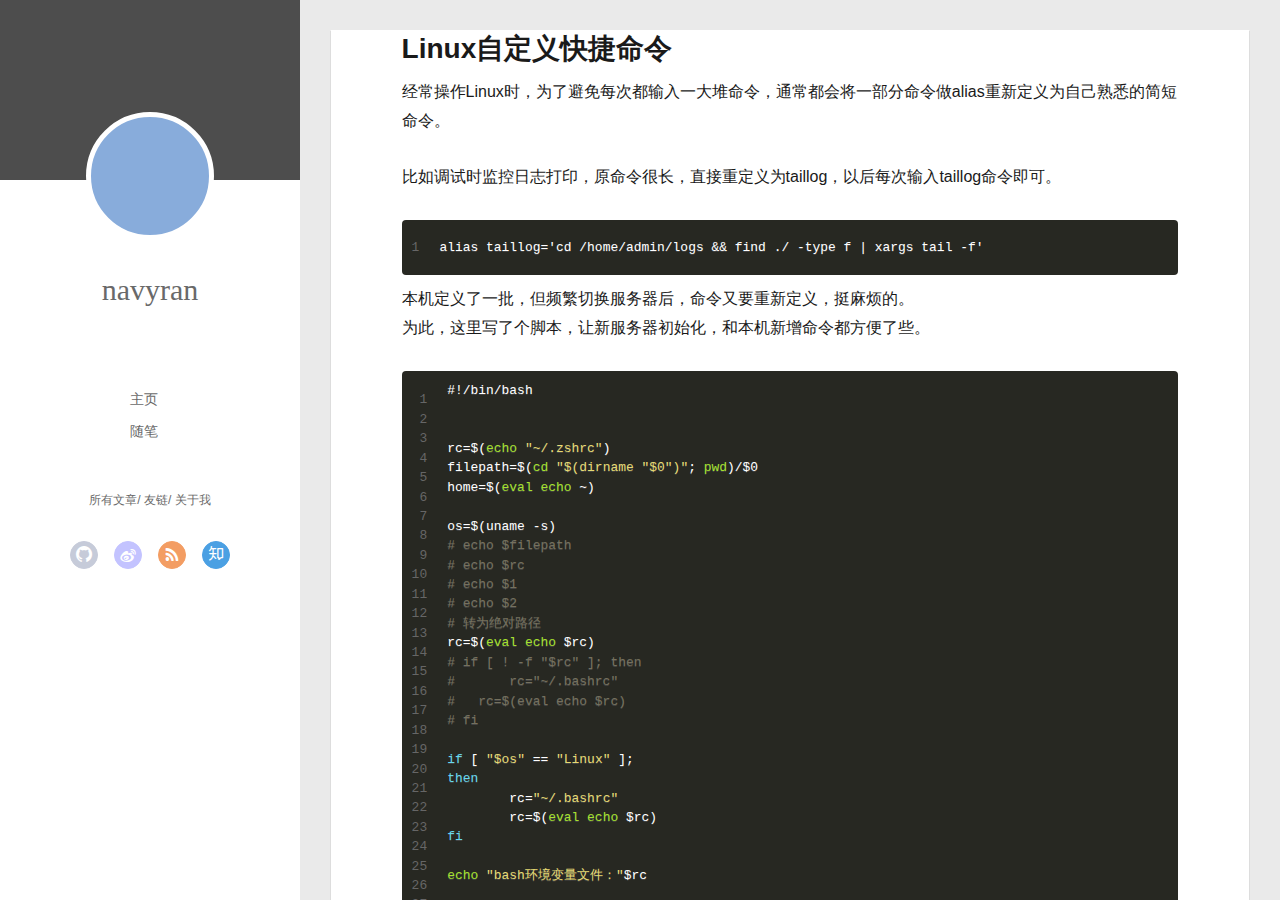
==== commit 690c8643: "Site updated: 2018-06-12 12:15:20" ====
--- a/index.html
+++ b/index.html
@@ -77,7 +77,7 @@
 		<nav class="header-nav">
 			<div class="social">
 				
-					<a class="github" target="_blank" href="#" title="github"><i class="icon-github"></i></a>
+					<a class="github" target="_blank" href="https://github.com/navyran" title="github"><i class="icon-github"></i></a>
 		        
 					<a class="weibo" target="_blank" href="#" title="weibo"><i class="icon-weibo"></i></a>
 		        
@@ -118,7 +118,7 @@
 			<nav class="header-nav">
 				<div class="social">
 					
-						<a class="github" target="_blank" href="#" title="github"><i class="icon-github"></i></a>
+						<a class="github" target="_blank" href="https://github.com/navyran" title="github"><i class="icon-github"></i></a>
 			        
 						<a class="weibo" target="_blank" href="#" title="weibo"><i class="icon-weibo"></i></a>
 			        
@@ -151,6 +151,62 @@
           </div>
           <div id="js-content" class="content-ll">
             
+  
+    <article id="post-Linux自定义快捷命令" class="article article-type-post  article-index" itemscope itemprop="blogPost">
+  <div class="article-inner">
+    
+    <div class="article-entry" itemprop="articleBody">
+      
+        <h1 id="Linux自定义快捷命令"><a href="#Linux自定义快捷命令" class="headerlink" title="Linux自定义快捷命令"></a>Linux自定义快捷命令</h1><p>经常操作Linux时，为了避免每次都输入一大堆命令，通常都会将一部分命令做alias重新定义为自己熟悉的简短命令。</p>
+<p>比如调试时监控日志打印，原命令很长，直接重定义为taillog，以后每次输入taillog命令即可。</p>
+<figure class="highlight plain"><table><tr><td class="gutter"><pre><span class="line">1</span><br></pre></td><td class="code"><pre><span class="line">alias taillog=&apos;cd /home/admin/logs &amp;&amp; find ./ -type f | xargs tail -f&apos;</span><br></pre></td></tr></table></figure>
+<p>本机定义了一批，但频繁切换服务器后，命令又要重新定义，挺麻烦的。<br>为此，这里写了个脚本，让新服务器初始化，和本机新增命令都方便了些。</p>
+<figure class="highlight sh"><table><tr><td class="gutter"><pre><span class="line">1</span><br><span class="line">2</span><br><span class="line">3</span><br><span class="line">4</span><br><span class="line">5</span><br><span class="line">6</span><br><span class="line">7</span><br><span class="line">8</span><br><span class="line">9</span><br><span class="line">10</span><br><span class="line">11</span><br><span class="line">12</span><br><span class="line">13</span><br><span class="line">14</span><br><span class="line">15</span><br><span class="line">16</span><br><span class="line">17</span><br><span class="line">18</span><br><span class="line">19</span><br><span class="line">20</span><br><span class="line">21</span><br><span class="line">22</span><br><span class="line">23</span><br><span class="line">24</span><br><span class="line">25</span><br><span class="line">26</span><br><span class="line">27</span><br><span class="line">28</span><br><span class="line">29</span><br><span class="line">30</span><br><span class="line">31</span><br><span class="line">32</span><br><span class="line">33</span><br><span class="line">34</span><br><span class="line">35</span><br><span class="line">36</span><br><span class="line">37</span><br><span class="line">38</span><br><span class="line">39</span><br><span class="line">40</span><br><span class="line">41</span><br><span class="line">42</span><br><span class="line">43</span><br><span class="line">44</span><br><span class="line">45</span><br><span class="line">46</span><br><span class="line">47</span><br><span class="line">48</span><br><span class="line">49</span><br><span class="line">50</span><br><span class="line">51</span><br><span class="line">52</span><br><span class="line">53</span><br><span class="line">54</span><br><span class="line">55</span><br><span class="line">56</span><br><span class="line">57</span><br><span class="line">58</span><br><span class="line">59</span><br><span class="line">60</span><br></pre></td><td class="code"><pre><span class="line"><span class="meta">#!/bin/bash</span></span><br><span class="line"></span><br><span class="line"></span><br><span class="line">rc=$(<span class="built_in">echo</span> <span class="string">"~/.zshrc"</span>)</span><br><span class="line">filepath=$(<span class="built_in">cd</span> <span class="string">"<span class="variable">$(dirname "$0")</span>"</span>; <span class="built_in">pwd</span>)/<span class="variable">$0</span></span><br><span class="line">home=$(<span class="built_in">eval</span> <span class="built_in">echo</span> ~)</span><br><span class="line"></span><br><span class="line">os=$(uname -s)</span><br><span class="line"><span class="comment"># echo $filepath</span></span><br><span class="line"><span class="comment"># echo $rc</span></span><br><span class="line"><span class="comment"># echo $1</span></span><br><span class="line"><span class="comment"># echo $2</span></span><br><span class="line"><span class="comment"># 转为绝对路径</span></span><br><span class="line">rc=$(<span class="built_in">eval</span> <span class="built_in">echo</span> <span class="variable">$rc</span>)</span><br><span class="line"><span class="comment"># if [ ! -f "$rc" ]; then </span></span><br><span class="line"><span class="comment"># 	rc="~/.bashrc"</span></span><br><span class="line"><span class="comment">#   rc=$(eval echo $rc)</span></span><br><span class="line"><span class="comment"># fi</span></span><br><span class="line"></span><br><span class="line"><span class="keyword">if</span> [ <span class="string">"<span class="variable">$os</span>"</span> == <span class="string">"Linux"</span> ];</span><br><span class="line"><span class="keyword">then</span></span><br><span class="line">	rc=<span class="string">"~/.bashrc"</span></span><br><span class="line">  	rc=$(<span class="built_in">eval</span> <span class="built_in">echo</span> <span class="variable">$rc</span>)</span><br><span class="line"><span class="keyword">fi</span></span><br><span class="line"></span><br><span class="line"><span class="built_in">echo</span> <span class="string">"bash环境变量文件："</span><span class="variable">$rc</span></span><br><span class="line"></span><br><span class="line"><span class="comment"># exit</span></span><br><span class="line"></span><br><span class="line"><span class="keyword">if</span> [ <span class="string">"<span class="variable">$1</span>"</span> == <span class="string">"init"</span> ];</span><br><span class="line"><span class="keyword">then</span></span><br><span class="line">	<span class="built_in">echo</span> <span class="string">"alias arc='<span class="variable">$filepath</span>'"</span> &gt;&gt; <span class="variable">$rc</span></span><br><span class="line">	<span class="built_in">echo</span> <span class="string">"alias taillog='cd /home/admin/logs &amp;&amp; find ./ -type f | xargs tail -f'"</span> &gt;&gt; <span class="variable">$rc</span></span><br><span class="line">	<span class="built_in">echo</span> <span class="string">"alias greplog='cd /home/admin/logs/ &amp;&amp; find ./ -type f | xargs grep '"</span> &gt;&gt; <span class="variable">$rc</span></span><br><span class="line"></span><br><span class="line">	</span><br><span class="line"><span class="keyword">elif</span> [ <span class="string">"<span class="variable">$1</span>"</span> == <span class="string">"view"</span> ] || [ <span class="string">"<span class="variable">$1</span>"</span> == <span class="string">""</span> ];</span><br><span class="line"><span class="keyword">then</span></span><br><span class="line">	cat <span class="variable">$rc</span> | grep <span class="built_in">alias</span></span><br><span class="line"></span><br><span class="line"><span class="keyword">elif</span> [ <span class="string">"<span class="variable">$1</span>"</span> == <span class="string">"add"</span> ];</span><br><span class="line"><span class="keyword">then</span></span><br><span class="line">	<span class="comment"># echo $2</span></span><br><span class="line">	<span class="built_in">echo</span> <span class="string">"<span class="variable">$2</span>"</span> &gt;&gt; <span class="variable">$rc</span></span><br><span class="line">	<span class="built_in">echo</span> <span class="string">"add success"</span></span><br><span class="line"></span><br><span class="line"><span class="keyword">elif</span> [ <span class="string">"<span class="variable">$1</span>"</span> == <span class="string">"-h"</span> ];</span><br><span class="line"><span class="keyword">then</span></span><br><span class="line">	<span class="built_in">echo</span> <span class="string">"arc , arc view : 显示所有自定义命令"</span></span><br><span class="line">	<span class="built_in">echo</span> <span class="string">""</span></span><br><span class="line">	<span class="built_in">echo</span> <span class="string">"新增自定义命令："</span></span><br><span class="line">	<span class="built_in">echo</span> <span class="string">"arc add \"alias taillog='cd /home/admin/logs &amp;&amp; find ./ -type f | xargs tail -f'\""</span></span><br><span class="line">	<span class="built_in">echo</span> <span class="string">""</span></span><br><span class="line">	<span class="built_in">echo</span> <span class="string">"初始化默认命令："</span></span><br><span class="line">	<span class="built_in">echo</span> <span class="string">"arc init"</span></span><br><span class="line"><span class="keyword">fi</span></span><br><span class="line"></span><br><span class="line"><span class="comment"># 脚本中source不会生效</span></span><br><span class="line"><span class="built_in">echo</span> <span class="string">"请手动执行命令，使别名生效： source "</span><span class="variable">$rc</span></span><br><span class="line"><span class="comment"># eval source "$rc"</span></span><br></pre></td></tr></table></figure>
+<p>##使用方法:</p>
+<figure class="highlight sh"><table><tr><td class="gutter"><pre><span class="line">1</span><br><span class="line">2</span><br><span class="line">3</span><br><span class="line">4</span><br><span class="line">5</span><br><span class="line">6</span><br><span class="line">7</span><br><span class="line">8</span><br></pre></td><td class="code"><pre><span class="line"><span class="comment"># 获取脚本并初始化</span></span><br><span class="line">wget -N https://navyran.oss-cn-shanghai.aliyuncs.com/tools/script/arc.sh &amp;&amp; chmod +x arc.sh &amp;&amp; ./arc.sh init &amp;&amp; ./arc.sh view</span><br><span class="line"></span><br><span class="line"><span class="comment"># 让当前shell生效</span></span><br><span class="line"><span class="built_in">source</span> ~/.bashrc</span><br><span class="line"></span><br><span class="line"><span class="comment"># 测试查看命令</span></span><br><span class="line">arc view</span><br></pre></td></tr></table></figure>
+<p>首次使用，可以通过./arc init 初始化命令到服务器上，需要初始化的命令就看你自己累积了，累积多了，一次性初始化到其他服务器，就方便多了。</p>
+<p>后期新增，./arc add “alias greplog=’cd /home/admin/logs/ &amp;&amp; find ./ -type f | xargs grep ‘“  这样也可以新增一条命令，新增后记得手动source ~/.bashrc</p>
+
+      
+
+      
+    </div>
+    <div class="article-info article-info-index">
+      
+      
+      
+
+      
+        <p class="article-more-link">
+          <a class="article-more-a" href="/2018/05/04/Linux自定义快捷命令/">展开全文 >></a>
+        </p>
+      
+
+      
+      <div class="clearfix"></div>
+    </div>
+  </div>
+</article>
+
+<aside class="wrap-side-operation">
+    <div class="mod-side-operation">
+        
+        <div class="jump-container" id="js-jump-container" style="display:none;">
+            <a href="javascript:void(0)" class="mod-side-operation__jump-to-top">
+                <i class="icon-font icon-back"></i>
+            </a>
+            <div id="js-jump-plan-container" class="jump-plan-container" style="top: -11px;">
+                <i class="icon-font icon-plane jump-plane"></i>
+            </div>
+        </div>
+        
+        
+    </div>
+</aside>
+
+
+
+
   
     <article id="post-Java常用框架及中间件方案" class="article article-type-post  article-index" itemscope itemprop="blogPost">
   <div class="article-inner">
@@ -181,11 +237,12 @@
 <h2 id="DevOps："><a href="#DevOps：" class="headerlink" title="DevOps："></a>DevOps：</h2><p>jenkins ：<a href="https://jenkins.io" target="_blank" rel="noopener">https://jenkins.io</a><br>hudson ：<a href="http://www.eclipse.org/hudson" target="_blank" rel="noopener">http://www.eclipse.org/hudson</a><br>rundeck ：<a href="https://github.com/rundeck/rundeck" target="_blank" rel="noopener">https://github.com/rundeck/rundeck</a><br>Hygieia ：<a href="https://github.com/capitalone/Hygieia" target="_blank" rel="noopener">https://github.com/capitalone/Hygieia</a></p>
 <h2 id="日志采集分析"><a href="#日志采集分析" class="headerlink" title="日志采集分析"></a>日志采集分析</h2><p>ELK+kafka: </p>
 <h2 id="应用安全："><a href="#应用安全：" class="headerlink" title="应用安全："></a>应用安全：</h2><p>openrasp ：<a href="https://github.com/baidu/openrasp" target="_blank" rel="noopener">https://github.com/baidu/openrasp</a><br>spring-security: <a href="http://projects.spring.io/spring-security" target="_blank" rel="noopener">http://projects.spring.io/spring-security</a><br>shiro: <a href="http://shiro.apache.org/" target="_blank" rel="noopener">http://shiro.apache.org/</a><br>kisso: <a href="https://www.oschina.net/p/kisso" target="_blank" rel="noopener">https://www.oschina.net/p/kisso</a></p>
-<h2 id="apm-："><a href="#apm-：" class="headerlink" title="apm ："></a>apm ：</h2><p>skywalking ：<a href="https://github.com/apache/incubator-skywalking" target="_blank" rel="noopener">https://github.com/apache/incubator-skywalking</a><br>pinpoint ：<a href="https://github.com/naver/pinpoint" target="_blank" rel="noopener">https://github.com/naver/pinpoint</a><br>zipkin ：<a href="https://github.com/openzipkin/zipkin" target="_blank" rel="noopener">https://github.com/openzipkin/zipkin</a><br>cat ：<a href="https://github.com/dianping/cat" target="_blank" rel="noopener">https://github.com/dianping/cat</a></p>
+<h2 id="apm-应用性能管理-："><a href="#apm-应用性能管理-：" class="headerlink" title="apm(应用性能管理) ："></a>apm(应用性能管理) ：</h2><p>skywalking ：<a href="https://github.com/apache/incubator-skywalking" target="_blank" rel="noopener">https://github.com/apache/incubator-skywalking</a><br>pinpoint ：<a href="https://github.com/naver/pinpoint" target="_blank" rel="noopener">https://github.com/naver/pinpoint</a><br>zipkin ：<a href="https://github.com/openzipkin/zipkin" target="_blank" rel="noopener">https://github.com/openzipkin/zipkin</a><br>cat ：<a href="https://github.com/dianping/cat" target="_blank" rel="noopener">https://github.com/dianping/cat</a></p>
 <h2 id="快速开发，微核心："><a href="#快速开发，微核心：" class="headerlink" title="快速开发，微核心："></a>快速开发，微核心：</h2><p>spring boot ：<a href="http://projects.spring.io/spring-boot/" target="_blank" rel="noopener">http://projects.spring.io/spring-boot/</a><br>jfinal ：<a href="https://gitee.com/jfinal/jfinal" target="_blank" rel="noopener">https://gitee.com/jfinal/jfinal</a><br>nutz ：<a href="https://github.com/nutzam/nutz" target="_blank" rel="noopener">https://github.com/nutzam/nutz</a></p>
 <h2 id="集成项目："><a href="#集成项目：" class="headerlink" title="集成项目："></a>集成项目：</h2><p>SpringBlade: <a href="https://gitee.com/smallc/SpringBlade" target="_blank" rel="noopener">https://gitee.com/smallc/SpringBlade</a><br>iBase4J：<a href="https://github.com/iBase4J/iBase4J" target="_blank" rel="noopener">https://github.com/iBase4J/iBase4J</a></p>
 <h2 id="日志采集："><a href="#日志采集：" class="headerlink" title="日志采集："></a>日志采集：</h2><p>logpipe ：<a href="https://github.com/calvinwilliams/logpipe" target="_blank" rel="noopener">https://github.com/calvinwilliams/logpipe</a><br>logstash ：<a href="https://github.com/elastic/logstash" target="_blank" rel="noopener">https://github.com/elastic/logstash</a></p>
 <h2 id="爬虫相关："><a href="#爬虫相关：" class="headerlink" title="爬虫相关："></a>爬虫相关：</h2><p>webmagic ：<a href="https://gitee.com/flashsword20/webmagic" target="_blank" rel="noopener">https://gitee.com/flashsword20/webmagic</a><br>WebCollector ：<a href="https://github.com/CrawlScript/WebCollector" target="_blank" rel="noopener">https://github.com/CrawlScript/WebCollector</a><br>jsoup ：<a href="https://github.com/jhy/jsoup" target="_blank" rel="noopener">https://github.com/jhy/jsoup</a></p>
+<h2 id="规则引擎："><a href="#规则引擎：" class="headerlink" title="规则引擎："></a>规则引擎：</h2><p>Drools：<br>Easy Rules：</p>
 <h2 id="工具类："><a href="#工具类：" class="headerlink" title="工具类："></a>工具类：</h2><h3 id="通用工具类："><a href="#通用工具类：" class="headerlink" title="通用工具类："></a>通用工具类：</h3><p>guava: <a href="https://github.com/google/guava" target="_blank" rel="noopener">https://github.com/google/guava</a><br>hutool： <a href="http://www.hutool.cn/" target="_blank" rel="noopener">http://www.hutool.cn/</a><br>jodd：<a href="https://www.oschina.net/p/jodd" target="_blank" rel="noopener">https://www.oschina.net/p/jodd</a><br>feilong： <a href="https://www.oschina.net/p/feilong-core" target="_blank" rel="noopener">https://www.oschina.net/p/feilong-core</a><br>jcake： <a href="https://www.oschina.net/p/jcake" target="_blank" rel="noopener">https://www.oschina.net/p/jcake</a><br>dew： <a href="https://www.oschina.net/p/dew-common" target="_blank" rel="noopener">https://www.oschina.net/p/dew-common</a><br>jUtils：<a href="https://www.oschina.net/p/jUtils" target="_blank" rel="noopener">https://www.oschina.net/p/jUtils</a><br>java-xutils：<a href="https://www.oschina.net/p/java-xutils" target="_blank" rel="noopener">https://www.oschina.net/p/java-xutils</a><br>skwish：<a href="https://www.oschina.net/p/skwish" target="_blank" rel="noopener">https://www.oschina.net/p/skwish</a><br>finalgather：<a href="https://www.oschina.net/p/finalgather" target="_blank" rel="noopener">https://www.oschina.net/p/finalgather</a><br>Apache Commons ： <a href="https://my.oschina.net/u/2391658/blog/713541" target="_blank" rel="noopener">https://my.oschina.net/u/2391658/blog/713541</a></p>
 <h3 id="脚本类："><a href="#脚本类：" class="headerlink" title="脚本类："></a>脚本类：</h3><p>mytools：<a href="https://www.oschina.net/p/mytools" target="_blank" rel="noopener">https://www.oschina.net/p/mytools</a></p>
 <h3 id="时间处理："><a href="#时间处理：" class="headerlink" title="时间处理："></a>时间处理：</h3><p>date4j：<a href="https://www.oschina.net/p/date4j" target="_blank" rel="noopener">https://www.oschina.net/p/date4j</a><br>jtimepiece：<a href="https://www.oschina.net/p/jtimepiece" target="_blank" rel="noopener">https://www.oschina.net/p/jtimepiece</a></p>
